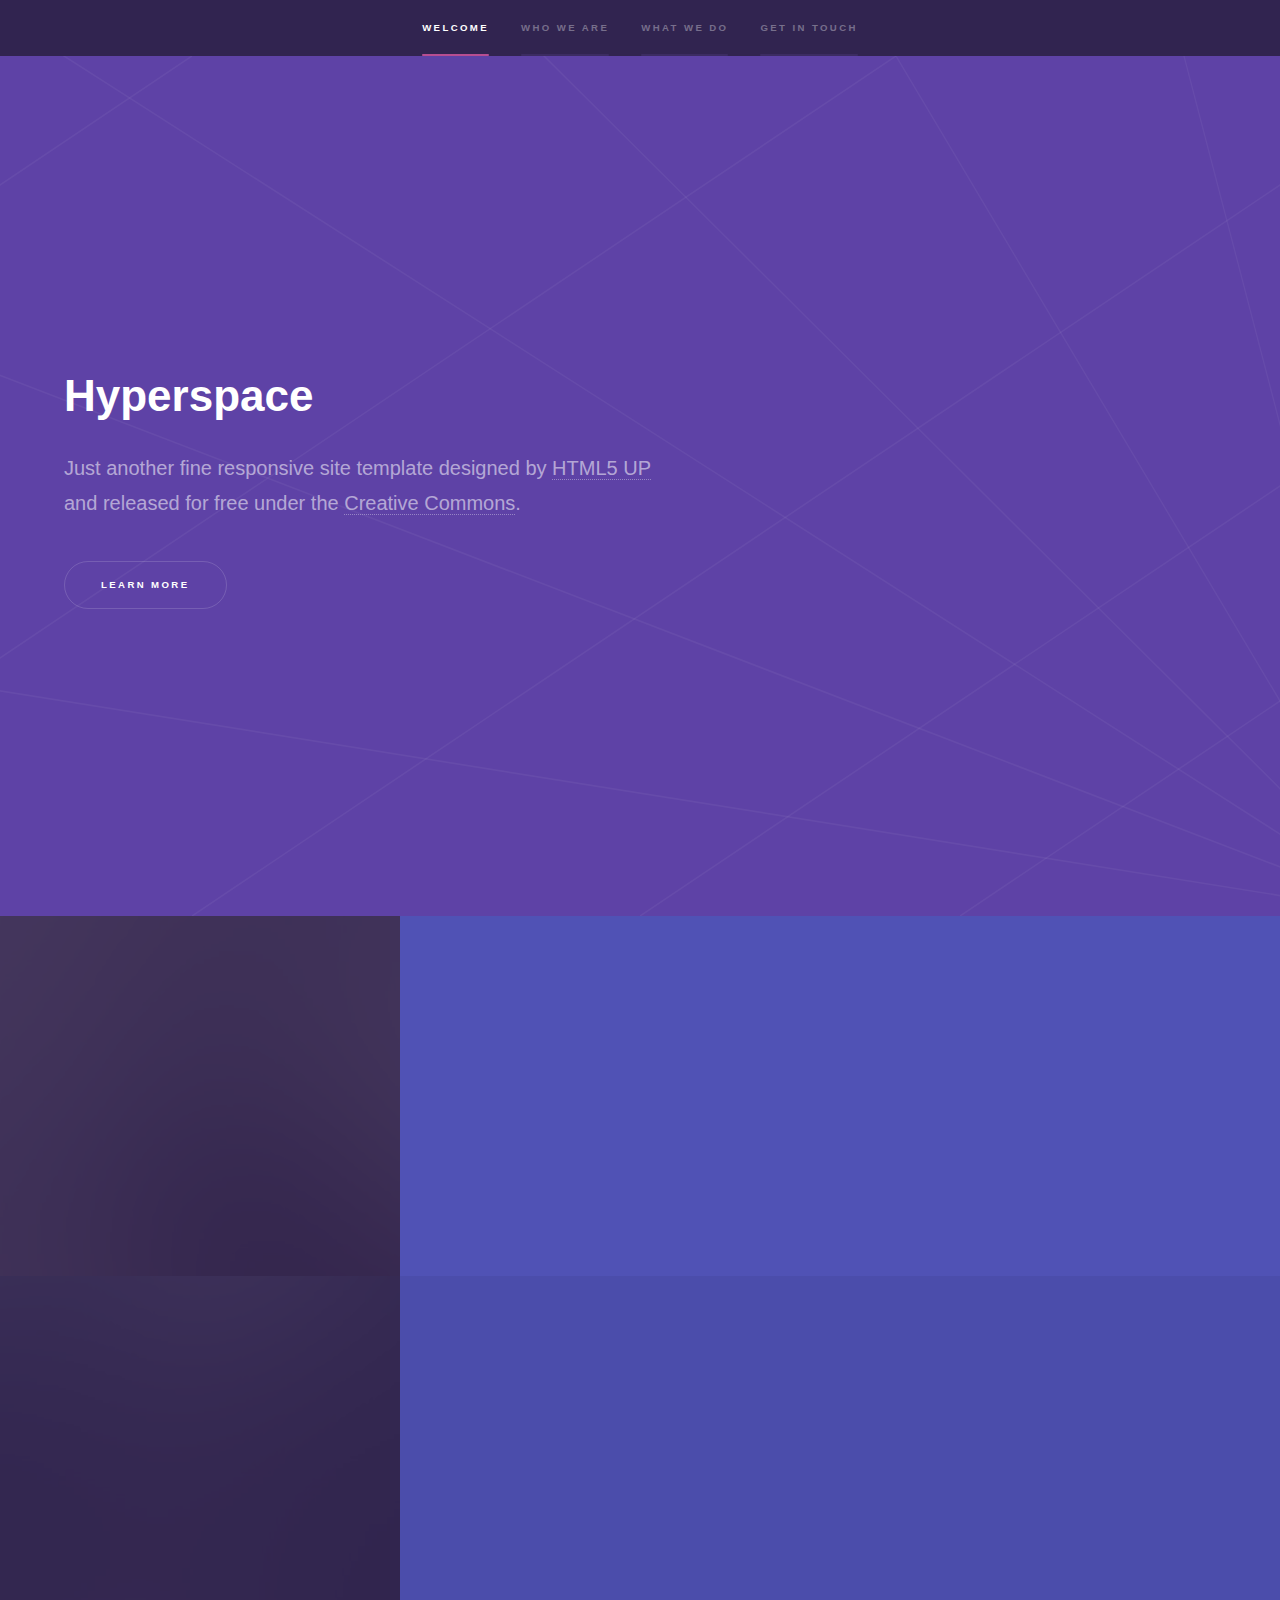
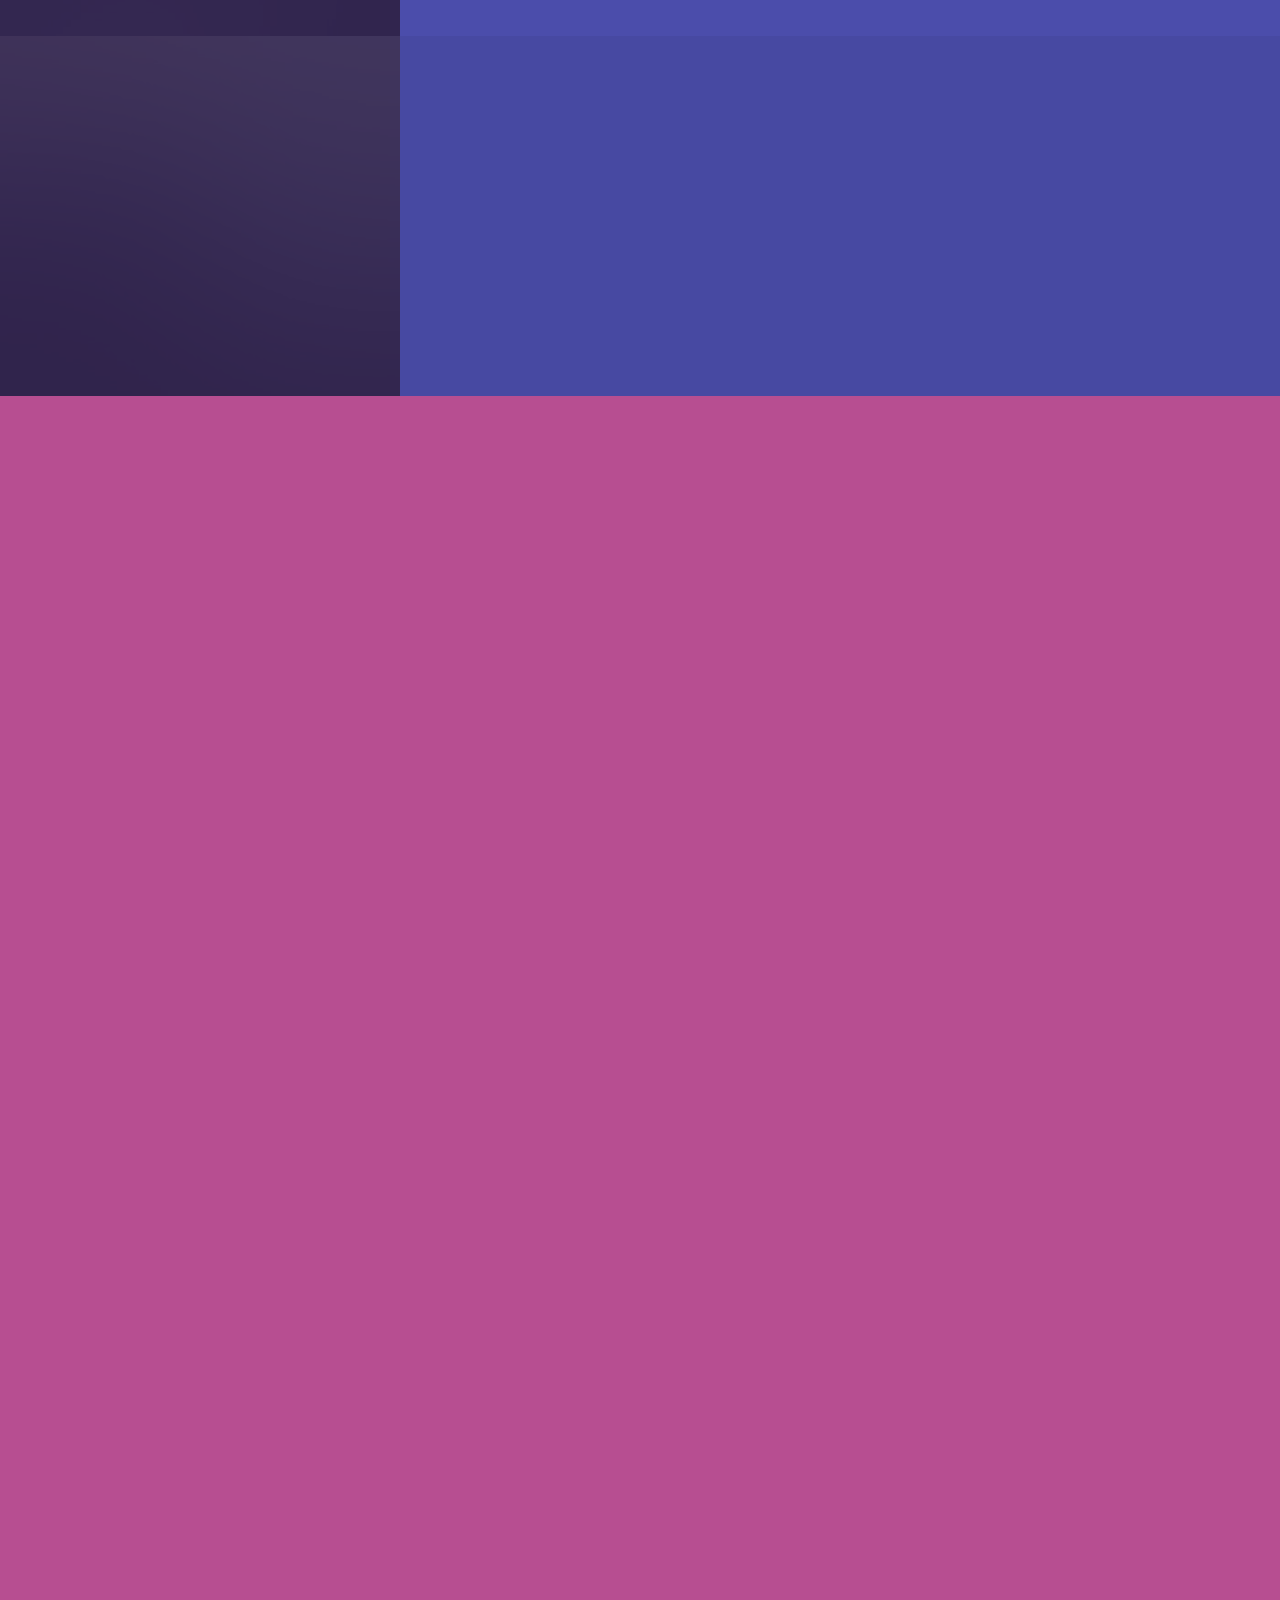
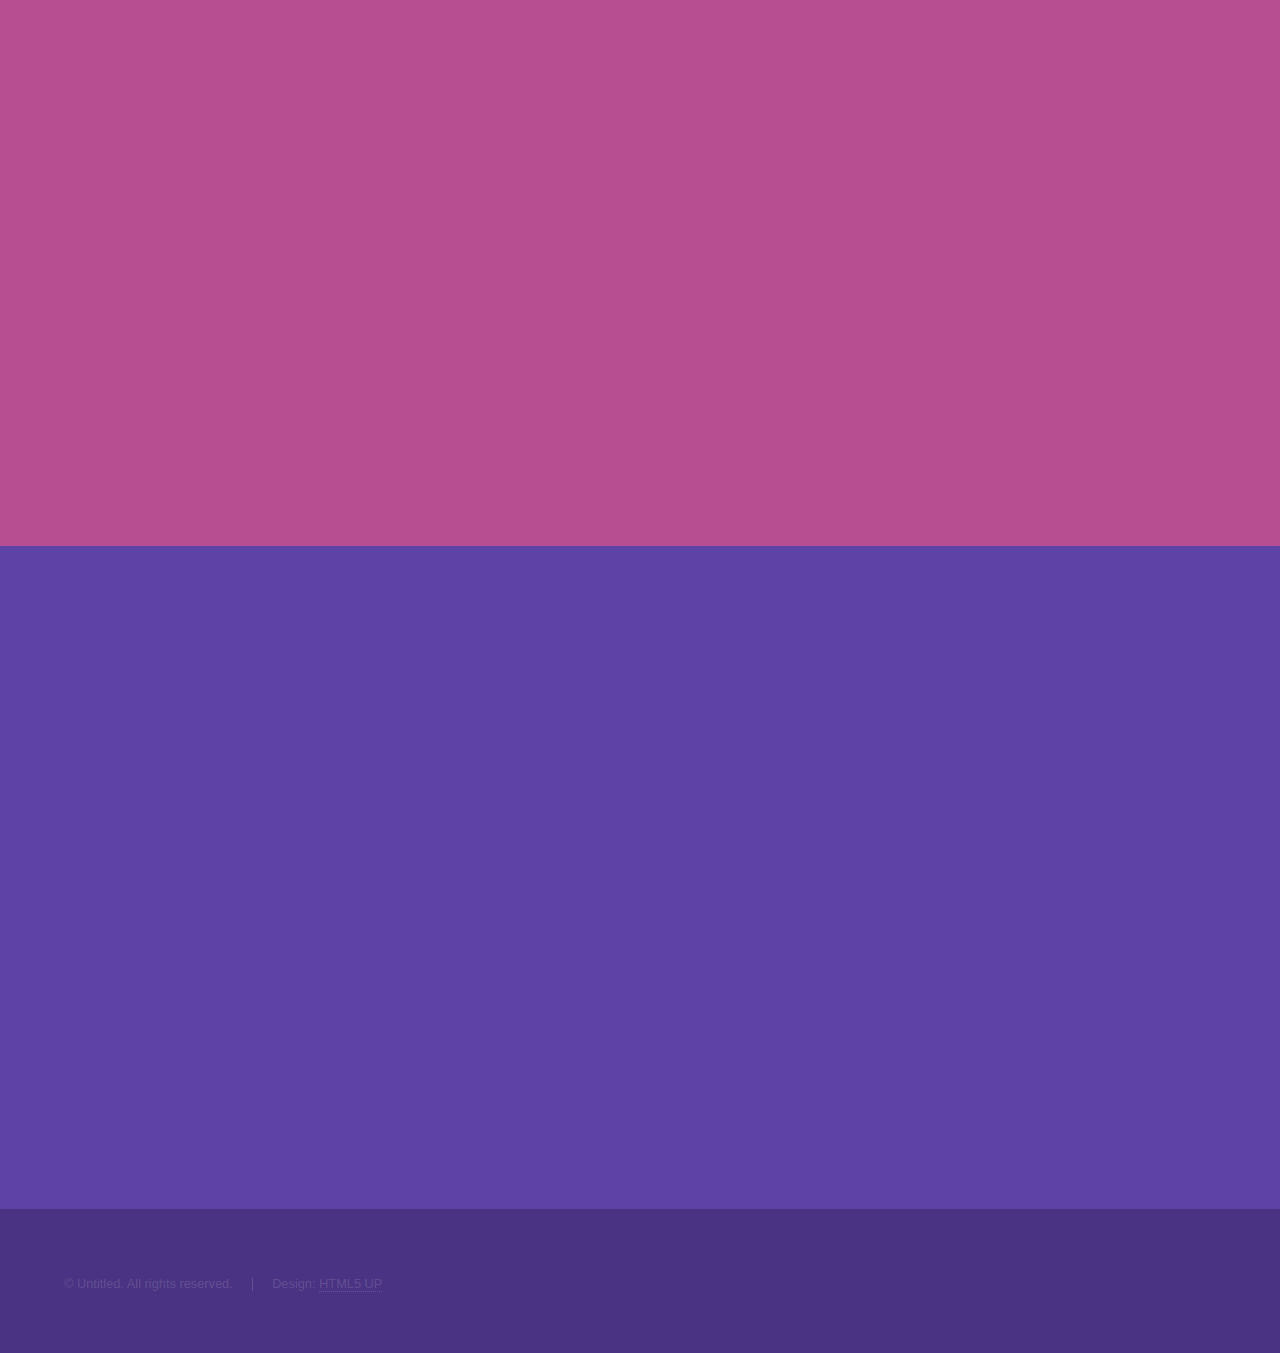
==== index.html @ 8314837f "init" ====
<!DOCTYPE HTML>
<!--
	Hyperspace by HTML5 UP
	html5up.net | @ajlkn
	Free for personal and commercial use under the CCA 3.0 license (html5up.net/license)
-->
<html>
	<head>
		<title>Hyperspace by HTML5 UP</title>
		<meta charset="utf-8" />
		<meta name="viewport" content="width=device-width, initial-scale=1, user-scalable=no" />
		<link rel="stylesheet" href="assets/css/main.css" />
		<noscript><link rel="stylesheet" href="assets/css/noscript.css" /></noscript>
	</head>
	<body class="is-preload">

		<!-- Sidebar -->
			<section id="sidebar">
				<div class="inner">
					<nav>
						<ul>
							<li><a href="#intro">Welcome</a></li>
							<li><a href="#one">Who we are</a></li>
							<li><a href="#two">What we do</a></li>
							<li><a href="#three">Get in touch</a></li>
						</ul>
					</nav>
				</div>
			</section>

		<!-- Wrapper -->
			<div id="wrapper">

				<!-- Intro -->
					<section id="intro" class="wrapper style1 fullscreen fade-up">
						<div class="inner">
							<h1>Hyperspace</h1>
							<p>Just another fine responsive site template designed by <a href="http://html5up.net">HTML5 UP</a><br />
							and released for free under the <a href="http://html5up.net/license">Creative Commons</a>.</p>
							<ul class="actions">
								<li><a href="#one" class="button scrolly">Learn more</a></li>
							</ul>
						</div>
					</section>

				<!-- One -->
					<section id="one" class="wrapper style2 spotlights">
						<section>
							<a href="#" class="image"><img src="images/pic01.jpg" alt="" data-position="center center" /></a>
							<div class="content">
								<div class="inner">
									<h2>Sed ipsum dolor</h2>
									<p>Phasellus convallis elit id ullamcorper pulvinar. Duis aliquam turpis mauris, eu ultricies erat malesuada quis. Aliquam dapibus.</p>
									<ul class="actions">
										<li><a href="generic.html" class="button">Learn more</a></li>
									</ul>
								</div>
							</div>
						</section>
						<section>
							<a href="#" class="image"><img src="images/pic02.jpg" alt="" data-position="top center" /></a>
							<div class="content">
								<div class="inner">
									<h2>Feugiat consequat</h2>
									<p>Phasellus convallis elit id ullamcorper pulvinar. Duis aliquam turpis mauris, eu ultricies erat malesuada quis. Aliquam dapibus.</p>
									<ul class="actions">
										<li><a href="generic.html" class="button">Learn more</a></li>
									</ul>
								</div>
							</div>
						</section>
						<section>
							<a href="#" class="image"><img src="images/pic03.jpg" alt="" data-position="25% 25%" /></a>
							<div class="content">
								<div class="inner">
									<h2>Ultricies aliquam</h2>
									<p>Phasellus convallis elit id ullamcorper pulvinar. Duis aliquam turpis mauris, eu ultricies erat malesuada quis. Aliquam dapibus.</p>
									<ul class="actions">
										<li><a href="generic.html" class="button">Learn more</a></li>
									</ul>
								</div>
							</div>
						</section>
					</section>

				<!-- Two -->
					<section id="two" class="wrapper style3 fade-up">

						<div class="inner">
							<h2>What we do</h2>
							<p>Phasellus convallis elit id ullamcorper pulvinar. Duis aliquam turpis mauris, eu ultricies erat malesuada quis. Aliquam dapibus, lacus eget hendrerit bibendum, urna est aliquam sem, sit amet imperdiet est velit quis lorem.</p>

							<iframe height="800" width="900" src="https://docs.google.com/document/d/e/2PACX-1vS1eN7bIe94E1QV0h5K6bO9Uxzx50GgYDRr_xEU417icMKMjq8u6ls8Ydh_TYJaxGNNdfI-uDJJi7a-/pub?embedded=true"></iframe>



							<div class="features">
								
								<section>
									<span class="icon solid major fa-code"></span>
									<h3>Lorem ipsum amet</h3>
									<p>Phasellus convallis elit id ullam corper amet et pulvinar. Duis aliquam turpis mauris, sed ultricies erat dapibus.</p>
								</section>
								<section>
									<span class="icon solid major fa-lock"></span>
									<h3>Aliquam sed nullam</h3>
									<p>Phasellus convallis elit id ullam corper amet et pulvinar. Duis aliquam turpis mauris, sed ultricies erat dapibus.</p>
								</section>
								<section>
									<span class="icon solid major fa-cog"></span>
									<h3>Sed erat ullam corper</h3>
									<p>Phasellus convallis elit id ullam corper amet et pulvinar. Duis aliquam turpis mauris, sed ultricies erat dapibus.</p>
								</section>
								<section>
									<span class="icon solid major fa-desktop"></span>
									<h3>Veroeros quis lorem</h3>
									<p>Phasellus convallis elit id ullam corper amet et pulvinar. Duis aliquam turpis mauris, sed ultricies erat dapibus.</p>
								</section>
								<section>
									<span class="icon solid major fa-link"></span>
									<h3>Urna quis bibendum</h3>
									<p>Phasellus convallis elit id ullam corper amet et pulvinar. Duis aliquam turpis mauris, sed ultricies erat dapibus.</p>
								</section>
								<section>
									<span class="icon major fa-gem"></span>
									<h3>Aliquam urna dapibus</h3>
									<p>Phasellus convallis elit id ullam corper amet et pulvinar. Duis aliquam turpis mauris, sed ultricies erat dapibus.</p>
								</section>
							</div>
							<ul class="actions">
								<li><a href="generic.html" class="button">Learn more</a></li>
							</ul>
						</div>
					</section>

				<!-- Three -->
					<section id="three" class="wrapper style1 fade-up">
						<div class="inner">
							<h2>Get in touch</h2>
							<p>Phasellus convallis elit id ullamcorper pulvinar. Duis aliquam turpis mauris, eu ultricies erat malesuada quis. Aliquam dapibus, lacus eget hendrerit bibendum, urna est aliquam sem, sit amet imperdiet est velit quis lorem.</p>
							<div class="split style1">
								<section>
									<form method="post" action="#">
										<div class="fields">
											<div class="field half">
												<label for="name">Name</label>
												<input type="text" name="name" id="name" />
											</div>
											<div class="field half">
												<label for="email">Email</label>
												<input type="text" name="email" id="email" />
											</div>
											<div class="field">
												<label for="message">Message</label>
												<textarea name="message" id="message" rows="5"></textarea>
											</div>
										</div>
										<ul class="actions">
											<li><a href="" class="button submit">Send Message</a></li>
										</ul>
									</form>
								</section>
								<section>
									<ul class="contact">
										<li>
											<h3>Address</h3>
											<span>12345 Somewhere Road #654<br />
											Nashville, TN 00000-0000<br />
											USA</span>
										</li>
										<li>
											<h3>Email</h3>
											<a href="#">user@untitled.tld</a>
										</li>
										<li>
											<h3>Phone</h3>
											<span>(000) 000-0000</span>
										</li>
										<li>
											<h3>Social</h3>
											<ul class="icons">
												<li><a href="#" class="icon brands fa-twitter"><span class="label">Twitter</span></a></li>
												<li><a href="#" class="icon brands fa-facebook-f"><span class="label">Facebook</span></a></li>
												<li><a href="#" class="icon brands fa-github"><span class="label">GitHub</span></a></li>
												<li><a href="#" class="icon brands fa-instagram"><span class="label">Instagram</span></a></li>
												<li><a href="#" class="icon brands fa-linkedin-in"><span class="label">LinkedIn</span></a></li>
											</ul>
										</li>
									</ul>
								</section>
							</div>
						</div>
					</section>

			</div>

		<!-- Footer -->
			<footer id="footer" class="wrapper style1-alt">
				<div class="inner">
					<ul class="menu">
						<li>&copy; Untitled. All rights reserved.</li><li>Design: <a href="http://html5up.net">HTML5 UP</a></li>
					</ul>
				</div>
			</footer>

		<!-- Scripts -->
			<script src="assets/js/jquery.min.js"></script>
			<script src="assets/js/jquery.scrollex.min.js"></script>
			<script src="assets/js/jquery.scrolly.min.js"></script>
			<script src="assets/js/browser.min.js"></script>
			<script src="assets/js/breakpoints.min.js"></script>
			<script src="assets/js/util.js"></script>
			<script src="assets/js/main.js"></script>

	</body>
</html>
---- assets/css/main.css ----
@import url(fontawesome-all.min.css);

/*
	Hyperspace by HTML5 UP
	html5up.net | @ajlkn
	Free for personal and commercial use under the CCA 3.0 license (html5up.net/license)
*/

html, body, div, span, applet, object,
iframe, h1, h2, h3, h4, h5, h6, p, blockquote,
pre, a, abbr, acronym, address, big, cite,
code, del, dfn, em, img, ins, kbd, q, s, samp,
small, strike, strong, sub, sup, tt, var, b,
u, i, center, dl, dt, dd, ol, ul, li, fieldset,
form, label, legend, table, caption, tbody,
tfoot, thead, tr, th, td, article, aside,
canvas, details, embed, figure, figcaption,
footer, header, hgroup, menu, nav, output, ruby,
section, summary, time, mark, audio, video {
	margin: 0;
	padding: 0;
	border: 0;
	font-size: 100%;
	font: inherit;
	vertical-align: baseline;}

article, aside, details, figcaption, figure,
footer, header, hgroup, menu, nav, section {
	display: block;}

body {
	line-height: 1;
}

ol, ul {
	list-style: none;
}

blockquote, q {
	quotes: none;
}

	blockquote:before, blockquote:after, q:before, q:after {
		content: '';
		content: none;
	}

table {
	border-collapse: collapse;
	border-spacing: 0;
}

body {
	-webkit-text-size-adjust: none;
}

mark {
	background-color: transparent;
	color: inherit;
}

input::-moz-focus-inner {
	border: 0;
	padding: 0;
}

input, select, textarea {
	-moz-appearance: none;
	-webkit-appearance: none;
	-ms-appearance: none;
	appearance: none;
}

/* Basic */

	@-ms-viewport {
		width: device-width;
	}

	body {
		-ms-overflow-style: scrollbar;
	}

	@media screen and (max-width: 480px) {

		html, body {
			min-width: 320px;
		}

	}

	html {
		box-sizing: border-box;
	}

	*, *:before, *:after {
		box-sizing: inherit;
	}

	body {
		background: #312450;
	}

		body.is-preload *, body.is-preload *:before, body.is-preload *:after {
			-moz-animation: none !important;
			-webkit-animation: none !important;
			-ms-animation: none !important;
			animation: none !important;
			-moz-transition: none !important;
			-webkit-transition: none !important;
			-ms-transition: none !important;
			transition: none !important;
		}

/* Type */

	body, input, select, textarea {
		color: rgba(255, 255, 255, 0.55);
		font-family: Arial, Helvetica, sans-serif;
		font-size: 16.5pt;
		font-weight: normal;
		line-height: 1.75;
	}

		@media screen and (max-width: 1680px) {

			body, input, select, textarea {
				font-size: 13pt;
			}

		}

		@media screen and (max-width: 1280px) {

			body, input, select, textarea {
				font-size: 12pt;
			}

		}

		@media screen and (max-width: 360px) {

			body, input, select, textarea {
				font-size: 11pt;
			}

		}

	a {
		-moz-transition: color 0.2s ease, border-bottom-color 0.2s ease;
		-webkit-transition: color 0.2s ease, border-bottom-color 0.2s ease;
		-ms-transition: color 0.2s ease, border-bottom-color 0.2s ease;
		transition: color 0.2s ease, border-bottom-color 0.2s ease;
		border-bottom: dotted 1px rgba(255, 255, 255, 0.35);
		color: inherit;
		text-decoration: none;
	}

		a:hover {
			border-bottom-color: transparent;
			color: #ffffff;
		}

	strong, b {
		color: #ffffff;
		font-weight: bold;
	}

	em, i {
		font-style: italic;
	}

	p {
		margin: 0 0 2em 0;
	}

	h1, h2, h3, h4, h5, h6 {
		color: #ffffff;
		font-weight: bold;
		line-height: 1.5;
		margin: 0 0 0.5em 0;
	}

		h1 a, h2 a, h3 a, h4 a, h5 a, h6 a {
			color: inherit;
			text-decoration: none;
		}

	h1 {
		font-size: 2.75em;
	}

		h1.major {
			margin: 0 0 1.3em 0;
			position: relative;
			padding-bottom: 0.35em;
		}

			h1.major:after {
				background-image: -moz-linear-gradient(to right, #5e42a6, #b74e91);
				background-image: -webkit-linear-gradient(to right, #5e42a6, #b74e91);
				background-image: -ms-linear-gradient(to right, #5e42a6, #b74e91);
				background-image: linear-gradient(to right, #5e42a6, #b74e91);
				-moz-transition: max-width 0.2s ease;
				-webkit-transition: max-width 0.2s ease;
				-ms-transition: max-width 0.2s ease;
				transition: max-width 0.2s ease;
				border-radius: 0.2em;
				bottom: 0;
				content: '';
				height: 0.05em;
				position: absolute;
				right: 0;
				width: 100%;
			}

	h2 {
		font-size: 1.75em;
	}

	h3 {
		font-size: 1.1em;
	}

	h4 {
		font-size: 1em;
	}

	h5 {
		font-size: 0.8em;
	}

	h6 {
		font-size: 0.6em;
	}

	@media screen and (max-width: 736px) {

		h1 {
			font-size: 2em;
		}

		h2 {
			font-size: 1.25em;
		}

		h3 {
			font-size: 1em;
		}

		h4 {
			font-size: 0.8em;
		}

		h5 {
			font-size: 0.6em;
		}

		h6 {
			font-size: 0.6em;
		}

	}

	sub {
		font-size: 0.8em;
		position: relative;
		top: 0.5em;
	}

	sup {
		font-size: 0.8em;
		position: relative;
		top: -0.5em;
	}

	blockquote {
		border-left: solid 4px rgba(255, 255, 255, 0.15);
		font-style: italic;
		margin: 0 0 2em 0;
		padding: 0.5em 0 0.5em 2em;
	}

	code {
		background: rgba(255, 255, 255, 0.05);
		border-radius: 0.25em;
		border: solid 1px rgba(255, 255, 255, 0.15);
		font-family: "Courier New", monospace;
		font-size: 0.9em;
		margin: 0 0.25em;
		padding: 0.25em 0.65em;
	}

	pre {
		-webkit-overflow-scrolling: touch;
		font-family: "Courier New", monospace;
		font-size: 0.9em;
		margin: 0 0 2em 0;
	}

		pre code {
			display: block;
			line-height: 1.75em;
			padding: 1em 1.5em;
			overflow-x: auto;
		}

	hr {
		border: 0;
		border-bottom: solid 1px rgba(255, 255, 255, 0.15);
		margin: 2em 0;
	}

		hr.major {
			margin: 3em 0;
		}

	.align-left {
		text-align: left;
	}

	.align-center {
		text-align: center;
	}

	.align-right {
		text-align: right;
	}

/* Row */

	.row {
		display: flex;
		flex-wrap: wrap;
		box-sizing: border-box;
		align-items: stretch;
	}

		.row > * {
			box-sizing: border-box;
		}

		.row.gtr-uniform > * > :last-child {
			margin-bottom: 0;
		}

		.row.aln-left {
			justify-content: flex-start;
		}

		.row.aln-center {
			justify-content: center;
		}

		.row.aln-right {
			justify-content: flex-end;
		}

		.row.aln-top {
			align-items: flex-start;
		}

		.row.aln-middle {
			align-items: center;
		}

		.row.aln-bottom {
			align-items: flex-end;
		}

		.row > .imp {
			order: -1;
		}

		.row > .col-1 {
			width: 8.33333%;
		}

		.row > .off-1 {
			margin-left: 8.33333%;
		}

		.row > .col-2 {
			width: 16.66667%;
		}

		.row > .off-2 {
			margin-left: 16.66667%;
		}

		.row > .col-3 {
			width: 25%;
		}

		.row > .off-3 {
			margin-left: 25%;
		}

		.row > .col-4 {
			width: 33.33333%;
		}

		.row > .off-4 {
			margin-left: 33.33333%;
		}

		.row > .col-5 {
			width: 41.66667%;
		}

		.row > .off-5 {
			margin-left: 41.66667%;
		}

		.row > .col-6 {
			width: 50%;
		}

		.row > .off-6 {
			margin-left: 50%;
		}

		.row > .col-7 {
			width: 58.33333%;
		}

		.row > .off-7 {
			margin-left: 58.33333%;
		}

		.row > .col-8 {
			width: 66.66667%;
		}

		.row > .off-8 {
			margin-left: 66.66667%;
		}

		.row > .col-9 {
			width: 75%;
		}

		.row > .off-9 {
			margin-left: 75%;
		}

		.row > .col-10 {
			width: 83.33333%;
		}

		.row > .off-10 {
			margin-left: 83.33333%;
		}

		.row > .col-11 {
			width: 91.66667%;
		}

		.row > .off-11 {
			margin-left: 91.66667%;
		}

		.row > .col-12 {
			width: 100%;
		}

		.row > .off-12 {
			margin-left: 100%;
		}

		.row.gtr-0 {
			margin-top: 0;
			margin-left: 0em;
		}

			.row.gtr-0 > * {
				padding: 0 0 0 0em;
			}

			.row.gtr-0.gtr-uniform {
				margin-top: 0em;
			}

				.row.gtr-0.gtr-uniform > * {
					padding-top: 0em;
				}

		.row.gtr-25 {
			margin-top: 0;
			margin-left: -0.375em;
		}

			.row.gtr-25 > * {
				padding: 0 0 0 0.375em;
			}

			.row.gtr-25.gtr-uniform {
				margin-top: -0.375em;
			}

				.row.gtr-25.gtr-uniform > * {
					padding-top: 0.375em;
				}

		.row.gtr-50 {
			margin-top: 0;
			margin-left: -0.75em;
		}

			.row.gtr-50 > * {
				padding: 0 0 0 0.75em;
			}

			.row.gtr-50.gtr-uniform {
				margin-top: -0.75em;
			}

				.row.gtr-50.gtr-uniform > * {
					padding-top: 0.75em;
				}

		.row {
			margin-top: 0;
			margin-left: -1.5em;
		}

			.row > * {
				padding: 0 0 0 1.5em;
			}

			.row.gtr-uniform {
				margin-top: -1.5em;
			}

				.row.gtr-uniform > * {
					padding-top: 1.5em;
				}

		.row.gtr-150 {
			margin-top: 0;
			margin-left: -2.25em;
		}

			.row.gtr-150 > * {
				padding: 0 0 0 2.25em;
			}

			.row.gtr-150.gtr-uniform {
				margin-top: -2.25em;
			}

				.row.gtr-150.gtr-uniform > * {
					padding-top: 2.25em;
				}

		.row.gtr-200 {
			margin-top: 0;
			margin-left: -3em;
		}

			.row.gtr-200 > * {
				padding: 0 0 0 3em;
			}

			.row.gtr-200.gtr-uniform {
				margin-top: -3em;
			}

				.row.gtr-200.gtr-uniform > * {
					padding-top: 3em;
				}

		@media screen and (max-width: 1680px) {

			.row {
				display: flex;
				flex-wrap: wrap;
				box-sizing: border-box;
				align-items: stretch;
			}

				.row > * {
					box-sizing: border-box;
				}

				.row.gtr-uniform > * > :last-child {
					margin-bottom: 0;
				}

				.row.aln-left {
					justify-content: flex-start;
				}

				.row.aln-center {
					justify-content: center;
				}

				.row.aln-right {
					justify-content: flex-end;
				}

				.row.aln-top {
					align-items: flex-start;
				}

				.row.aln-middle {
					align-items: center;
				}

				.row.aln-bottom {
					align-items: flex-end;
				}

				.row > .imp-xlarge {
					order: -1;
				}

				.row > .col-1-xlarge {
					width: 8.33333%;
				}

				.row > .off-1-xlarge {
					margin-left: 8.33333%;
				}

				.row > .col-2-xlarge {
					width: 16.66667%;
				}

				.row > .off-2-xlarge {
					margin-left: 16.66667%;
				}

				.row > .col-3-xlarge {
					width: 25%;
				}

				.row > .off-3-xlarge {
					margin-left: 25%;
				}

				.row > .col-4-xlarge {
					width: 33.33333%;
				}

				.row > .off-4-xlarge {
					margin-left: 33.33333%;
				}

				.row > .col-5-xlarge {
					width: 41.66667%;
				}

				.row > .off-5-xlarge {
					margin-left: 41.66667%;
				}

				.row > .col-6-xlarge {
					width: 50%;
				}

				.row > .off-6-xlarge {
					margin-left: 50%;
				}

				.row > .col-7-xlarge {
					width: 58.33333%;
				}

				.row > .off-7-xlarge {
					margin-left: 58.33333%;
				}

				.row > .col-8-xlarge {
					width: 66.66667%;
				}

				.row > .off-8-xlarge {
					margin-left: 66.66667%;
				}

				.row > .col-9-xlarge {
					width: 75%;
				}

				.row > .off-9-xlarge {
					margin-left: 75%;
				}

				.row > .col-10-xlarge {
					width: 83.33333%;
				}

				.row > .off-10-xlarge {
					margin-left: 83.33333%;
				}

				.row > .col-11-xlarge {
					width: 91.66667%;
				}

				.row > .off-11-xlarge {
					margin-left: 91.66667%;
				}

				.row > .col-12-xlarge {
					width: 100%;
				}

				.row > .off-12-xlarge {
					margin-left: 100%;
				}

				.row.gtr-0 {
					margin-top: 0;
					margin-left: 0em;
				}

					.row.gtr-0 > * {
						padding: 0 0 0 0em;
					}

					.row.gtr-0.gtr-uniform {
						margin-top: 0em;
					}

						.row.gtr-0.gtr-uniform > * {
							padding-top: 0em;
						}

				.row.gtr-25 {
					margin-top: 0;
					margin-left: -0.375em;
				}

					.row.gtr-25 > * {
						padding: 0 0 0 0.375em;
					}

					.row.gtr-25.gtr-uniform {
						margin-top: -0.375em;
					}

						.row.gtr-25.gtr-uniform > * {
							padding-top: 0.375em;
						}

				.row.gtr-50 {
					margin-top: 0;
					margin-left: -0.75em;
				}

					.row.gtr-50 > * {
						padding: 0 0 0 0.75em;
					}

					.row.gtr-50.gtr-uniform {
						margin-top: -0.75em;
					}

						.row.gtr-50.gtr-uniform > * {
							padding-top: 0.75em;
						}

				.row {
					margin-top: 0;
					margin-left: -1.5em;
				}

					.row > * {
						padding: 0 0 0 1.5em;
					}

					.row.gtr-uniform {
						margin-top: -1.5em;
					}

						.row.gtr-uniform > * {
							padding-top: 1.5em;
						}

				.row.gtr-150 {
					margin-top: 0;
					margin-left: -2.25em;
				}

					.row.gtr-150 > * {
						padding: 0 0 0 2.25em;
					}

					.row.gtr-150.gtr-uniform {
						margin-top: -2.25em;
					}

						.row.gtr-150.gtr-uniform > * {
							padding-top: 2.25em;
						}

				.row.gtr-200 {
					margin-top: 0;
					margin-left: -3em;
				}

					.row.gtr-200 > * {
						padding: 0 0 0 3em;
					}

					.row.gtr-200.gtr-uniform {
						margin-top: -3em;
					}

						.row.gtr-200.gtr-uniform > * {
							padding-top: 3em;
						}

		}

		@media screen and (max-width: 1280px) {

			.row {
				display: flex;
				flex-wrap: wrap;
				box-sizing: border-box;
				align-items: stretch;
			}

				.row > * {
					box-sizing: border-box;
				}

				.row.gtr-uniform > * > :last-child {
					margin-bottom: 0;
				}

				.row.aln-left {
					justify-content: flex-start;
				}

				.row.aln-center {
					justify-content: center;
				}

				.row.aln-right {
					justify-content: flex-end;
				}

				.row.aln-top {
					align-items: flex-start;
				}

				.row.aln-middle {
					align-items: center;
				}

				.row.aln-bottom {
					align-items: flex-end;
				}

				.row > .imp-large {
					order: -1;
				}

				.row > .col-1-large {
					width: 8.33333%;
				}

				.row > .off-1-large {
					margin-left: 8.33333%;
				}

				.row > .col-2-large {
					width: 16.66667%;
				}

				.row > .off-2-large {
					margin-left: 16.66667%;
				}

				.row > .col-3-large {
					width: 25%;
				}

				.row > .off-3-large {
					margin-left: 25%;
				}

				.row > .col-4-large {
					width: 33.33333%;
				}

				.row > .off-4-large {
					margin-left: 33.33333%;
				}

				.row > .col-5-large {
					width: 41.66667%;
				}

				.row > .off-5-large {
					margin-left: 41.66667%;
				}

				.row > .col-6-large {
					width: 50%;
				}

				.row > .off-6-large {
					margin-left: 50%;
				}

				.row > .col-7-large {
					width: 58.33333%;
				}

				.row > .off-7-large {
					margin-left: 58.33333%;
				}

				.row > .col-8-large {
					width: 66.66667%;
				}

				.row > .off-8-large {
					margin-left: 66.66667%;
				}

				.row > .col-9-large {
					width: 75%;
				}

				.row > .off-9-large {
					margin-left: 75%;
				}

				.row > .col-10-large {
					width: 83.33333%;
				}

				.row > .off-10-large {
					margin-left: 83.33333%;
				}

				.row > .col-11-large {
					width: 91.66667%;
				}

				.row > .off-11-large {
					margin-left: 91.66667%;
				}

				.row > .col-12-large {
					width: 100%;
				}

				.row > .off-12-large {
					margin-left: 100%;
				}

				.row.gtr-0 {
					margin-top: 0;
					margin-left: 0em;
				}

					.row.gtr-0 > * {
						padding: 0 0 0 0em;
					}

					.row.gtr-0.gtr-uniform {
						margin-top: 0em;
					}

						.row.gtr-0.gtr-uniform > * {
							padding-top: 0em;
						}

				.row.gtr-25 {
					margin-top: 0;
					margin-left: -0.375em;
				}

					.row.gtr-25 > * {
						padding: 0 0 0 0.375em;
					}

					.row.gtr-25.gtr-uniform {
						margin-top: -0.375em;
					}

						.row.gtr-25.gtr-uniform > * {
							padding-top: 0.375em;
						}

				.row.gtr-50 {
					margin-top: 0;
					margin-left: -0.75em;
				}

					.row.gtr-50 > * {
						padding: 0 0 0 0.75em;
					}

					.row.gtr-50.gtr-uniform {
						margin-top: -0.75em;
					}

						.row.gtr-50.gtr-uniform > * {
							padding-top: 0.75em;
						}

				.row {
					margin-top: 0;
					margin-left: -1.5em;
				}

					.row > * {
						padding: 0 0 0 1.5em;
					}

					.row.gtr-uniform {
						margin-top: -1.5em;
					}

						.row.gtr-uniform > * {
							padding-top: 1.5em;
						}

				.row.gtr-150 {
					margin-top: 0;
					margin-left: -2.25em;
				}

					.row.gtr-150 > * {
						padding: 0 0 0 2.25em;
					}

					.row.gtr-150.gtr-uniform {
						margin-top: -2.25em;
					}

						.row.gtr-150.gtr-uniform > * {
							padding-top: 2.25em;
						}

				.row.gtr-200 {
					margin-top: 0;
					margin-left: -3em;
				}

					.row.gtr-200 > * {
						padding: 0 0 0 3em;
					}

					.row.gtr-200.gtr-uniform {
						margin-top: -3em;
					}

						.row.gtr-200.gtr-uniform > * {
							padding-top: 3em;
						}

		}

		@media screen and (max-width: 980px) {

			.row {
				display: flex;
				flex-wrap: wrap;
				box-sizing: border-box;
				align-items: stretch;
			}

				.row > * {
					box-sizing: border-box;
				}

				.row.gtr-uniform > * > :last-child {
					margin-bottom: 0;
				}

				.row.aln-left {
					justify-content: flex-start;
				}

				.row.aln-center {
					justify-content: center;
				}

				.row.aln-right {
					justify-content: flex-end;
				}

				.row.aln-top {
					align-items: flex-start;
				}

				.row.aln-middle {
					align-items: center;
				}

				.row.aln-bottom {
					align-items: flex-end;
				}

				.row > .imp-medium {
					order: -1;
				}

				.row > .col-1-medium {
					width: 8.33333%;
				}

				.row > .off-1-medium {
					margin-left: 8.33333%;
				}

				.row > .col-2-medium {
					width: 16.66667%;
				}

				.row > .off-2-medium {
					margin-left: 16.66667%;
				}

				.row > .col-3-medium {
					width: 25%;
				}

				.row > .off-3-medium {
					margin-left: 25%;
				}

				.row > .col-4-medium {
					width: 33.33333%;
				}

				.row > .off-4-medium {
					margin-left: 33.33333%;
				}

				.row > .col-5-medium {
					width: 41.66667%;
				}

				.row > .off-5-medium {
					margin-left: 41.66667%;
				}

				.row > .col-6-medium {
					width: 50%;
				}

				.row > .off-6-medium {
					margin-left: 50%;
				}

				.row > .col-7-medium {
					width: 58.33333%;
				}

				.row > .off-7-medium {
					margin-left: 58.33333%;
				}

				.row > .col-8-medium {
					width: 66.66667%;
				}

				.row > .off-8-medium {
					margin-left: 66.66667%;
				}

				.row > .col-9-medium {
					width: 75%;
				}

				.row > .off-9-medium {
					margin-left: 75%;
				}

				.row > .col-10-medium {
					width: 83.33333%;
				}

				.row > .off-10-medium {
					margin-left: 83.33333%;
				}

				.row > .col-11-medium {
					width: 91.66667%;
				}

				.row > .off-11-medium {
					margin-left: 91.66667%;
				}

				.row > .col-12-medium {
					width: 100%;
				}

				.row > .off-12-medium {
					margin-left: 100%;
				}

				.row.gtr-0 {
					margin-top: 0;
					margin-left: 0em;
				}

					.row.gtr-0 > * {
						padding: 0 0 0 0em;
					}

					.row.gtr-0.gtr-uniform {
						margin-top: 0em;
					}

						.row.gtr-0.gtr-uniform > * {
							padding-top: 0em;
						}

				.row.gtr-25 {
					margin-top: 0;
					margin-left: -0.375em;
				}

					.row.gtr-25 > * {
						padding: 0 0 0 0.375em;
					}

					.row.gtr-25.gtr-uniform {
						margin-top: -0.375em;
					}

						.row.gtr-25.gtr-uniform > * {
							padding-top: 0.375em;
						}

				.row.gtr-50 {
					margin-top: 0;
					margin-left: -0.75em;
				}

					.row.gtr-50 > * {
						padding: 0 0 0 0.75em;
					}

					.row.gtr-50.gtr-uniform {
						margin-top: -0.75em;
					}

						.row.gtr-50.gtr-uniform > * {
							padding-top: 0.75em;
						}

				.row {
					margin-top: 0;
					margin-left: -1.5em;
				}

					.row > * {
						padding: 0 0 0 1.5em;
					}

					.row.gtr-uniform {
						margin-top: -1.5em;
					}

						.row.gtr-uniform > * {
							padding-top: 1.5em;
						}

				.row.gtr-150 {
					margin-top: 0;
					margin-left: -2.25em;
				}

					.row.gtr-150 > * {
						padding: 0 0 0 2.25em;
					}

					.row.gtr-150.gtr-uniform {
						margin-top: -2.25em;
					}

						.row.gtr-150.gtr-uniform > * {
							padding-top: 2.25em;
						}

				.row.gtr-200 {
					margin-top: 0;
					margin-left: -3em;
				}

					.row.gtr-200 > * {
						padding: 0 0 0 3em;
					}

					.row.gtr-200.gtr-uniform {
						margin-top: -3em;
					}

						.row.gtr-200.gtr-uniform > * {
							padding-top: 3em;
						}

		}

		@media screen and (max-width: 736px) {

			.row {
				display: flex;
				flex-wrap: wrap;
				box-sizing: border-box;
				align-items: stretch;
			}

				.row > * {
					box-sizing: border-box;
				}

				.row.gtr-uniform > * > :last-child {
					margin-bottom: 0;
				}

				.row.aln-left {
					justify-content: flex-start;
				}

				.row.aln-center {
					justify-content: center;
				}

				.row.aln-right {
					justify-content: flex-end;
				}

				.row.aln-top {
					align-items: flex-start;
				}

				.row.aln-middle {
					align-items: center;
				}

				.row.aln-bottom {
					align-items: flex-end;
				}

				.row > .imp-small {
					order: -1;
				}

				.row > .col-1-small {
					width: 8.33333%;
				}

				.row > .off-1-small {
					margin-left: 8.33333%;
				}

				.row > .col-2-small {
					width: 16.66667%;
				}

				.row > .off-2-small {
					margin-left: 16.66667%;
				}

				.row > .col-3-small {
					width: 25%;
				}

				.row > .off-3-small {
					margin-left: 25%;
				}

				.row > .col-4-small {
					width: 33.33333%;
				}

				.row > .off-4-small {
					margin-left: 33.33333%;
				}

				.row > .col-5-small {
					width: 41.66667%;
				}

				.row > .off-5-small {
					margin-left: 41.66667%;
				}

				.row > .col-6-small {
					width: 50%;
				}

				.row > .off-6-small {
					margin-left: 50%;
				}

				.row > .col-7-small {
					width: 58.33333%;
				}

				.row > .off-7-small {
					margin-left: 58.33333%;
				}

				.row > .col-8-small {
					width: 66.66667%;
				}

				.row > .off-8-small {
					margin-left: 66.66667%;
				}

				.row > .col-9-small {
					width: 75%;
				}

				.row > .off-9-small {
					margin-left: 75%;
				}

				.row > .col-10-small {
					width: 83.33333%;
				}

				.row > .off-10-small {
					margin-left: 83.33333%;
				}

				.row > .col-11-small {
					width: 91.66667%;
				}

				.row > .off-11-small {
					margin-left: 91.66667%;
				}

				.row > .col-12-small {
					width: 100%;
				}

				.row > .off-12-small {
					margin-left: 100%;
				}

				.row.gtr-0 {
					margin-top: 0;
					margin-left: 0em;
				}

					.row.gtr-0 > * {
						padding: 0 0 0 0em;
					}

					.row.gtr-0.gtr-uniform {
						margin-top: 0em;
					}

						.row.gtr-0.gtr-uniform > * {
							padding-top: 0em;
						}

				.row.gtr-25 {
					margin-top: 0;
					margin-left: -0.375em;
				}

					.row.gtr-25 > * {
						padding: 0 0 0 0.375em;
					}

					.row.gtr-25.gtr-uniform {
						margin-top: -0.375em;
					}

						.row.gtr-25.gtr-uniform > * {
							padding-top: 0.375em;
						}

				.row.gtr-50 {
					margin-top: 0;
					margin-left: -0.75em;
				}

					.row.gtr-50 > * {
						padding: 0 0 0 0.75em;
					}

					.row.gtr-50.gtr-uniform {
						margin-top: -0.75em;
					}

						.row.gtr-50.gtr-uniform > * {
							padding-top: 0.75em;
						}

				.row {
					margin-top: 0;
					margin-left: -1.5em;
				}

					.row > * {
						padding: 0 0 0 1.5em;
					}

					.row.gtr-uniform {
						margin-top: -1.5em;
					}

						.row.gtr-uniform > * {
							padding-top: 1.5em;
						}

				.row.gtr-150 {
					margin-top: 0;
					margin-left: -2.25em;
				}

					.row.gtr-150 > * {
						padding: 0 0 0 2.25em;
					}

					.row.gtr-150.gtr-uniform {
						margin-top: -2.25em;
					}

						.row.gtr-150.gtr-uniform > * {
							padding-top: 2.25em;
						}

				.row.gtr-200 {
					margin-top: 0;
					margin-left: -3em;
				}

					.row.gtr-200 > * {
						padding: 0 0 0 3em;
					}

					.row.gtr-200.gtr-uniform {
						margin-top: -3em;
					}

						.row.gtr-200.gtr-uniform > * {
							padding-top: 3em;
						}

		}

		@media screen and (max-width: 480px) {

			.row {
				display: flex;
				flex-wrap: wrap;
				box-sizing: border-box;
				align-items: stretch;
			}

				.row > * {
					box-sizing: border-box;
				}

				.row.gtr-uniform > * > :last-child {
					margin-bottom: 0;
				}

				.row.aln-left {
					justify-content: flex-start;
				}

				.row.aln-center {
					justify-content: center;
				}

				.row.aln-right {
					justify-content: flex-end;
				}

				.row.aln-top {
					align-items: flex-start;
				}

				.row.aln-middle {
					align-items: center;
				}

				.row.aln-bottom {
					align-items: flex-end;
				}

				.row > .imp-xsmall {
					order: -1;
				}

				.row > .col-1-xsmall {
					width: 8.33333%;
				}

				.row > .off-1-xsmall {
					margin-left: 8.33333%;
				}

				.row > .col-2-xsmall {
					width: 16.66667%;
				}

				.row > .off-2-xsmall {
					margin-left: 16.66667%;
				}

				.row > .col-3-xsmall {
					width: 25%;
				}

				.row > .off-3-xsmall {
					margin-left: 25%;
				}

				.row > .col-4-xsmall {
					width: 33.33333%;
				}

				.row > .off-4-xsmall {
					margin-left: 33.33333%;
				}

				.row > .col-5-xsmall {
					width: 41.66667%;
				}

				.row > .off-5-xsmall {
					margin-left: 41.66667%;
				}

				.row > .col-6-xsmall {
					width: 50%;
				}

				.row > .off-6-xsmall {
					margin-left: 50%;
				}

				.row > .col-7-xsmall {
					width: 58.33333%;
				}

				.row > .off-7-xsmall {
					margin-left: 58.33333%;
				}

				.row > .col-8-xsmall {
					width: 66.66667%;
				}

				.row > .off-8-xsmall {
					margin-left: 66.66667%;
				}

				.row > .col-9-xsmall {
					width: 75%;
				}

				.row > .off-9-xsmall {
					margin-left: 75%;
				}

				.row > .col-10-xsmall {
					width: 83.33333%;
				}

				.row > .off-10-xsmall {
					margin-left: 83.33333%;
				}

				.row > .col-11-xsmall {
					width: 91.66667%;
				}

				.row > .off-11-xsmall {
					margin-left: 91.66667%;
				}

				.row > .col-12-xsmall {
					width: 100%;
				}

				.row > .off-12-xsmall {
					margin-left: 100%;
				}

				.row.gtr-0 {
					margin-top: 0;
					margin-left: 0em;
				}

					.row.gtr-0 > * {
						padding: 0 0 0 0em;
					}

					.row.gtr-0.gtr-uniform {
						margin-top: 0em;
					}

						.row.gtr-0.gtr-uniform > * {
							padding-top: 0em;
						}

				.row.gtr-25 {
					margin-top: 0;
					margin-left: -0.375em;
				}

					.row.gtr-25 > * {
						padding: 0 0 0 0.375em;
					}

					.row.gtr-25.gtr-uniform {
						margin-top: -0.375em;
					}

						.row.gtr-25.gtr-uniform > * {
							padding-top: 0.375em;
						}

				.row.gtr-50 {
					margin-top: 0;
					margin-left: -0.75em;
				}

					.row.gtr-50 > * {
						padding: 0 0 0 0.75em;
					}

					.row.gtr-50.gtr-uniform {
						margin-top: -0.75em;
					}

						.row.gtr-50.gtr-uniform > * {
							padding-top: 0.75em;
						}

				.row {
					margin-top: 0;
					margin-left: -1.5em;
				}

					.row > * {
						padding: 0 0 0 1.5em;
					}

					.row.gtr-uniform {
						margin-top: -1.5em;
					}

						.row.gtr-uniform > * {
							padding-top: 1.5em;
						}

				.row.gtr-150 {
					margin-top: 0;
					margin-left: -2.25em;
				}

					.row.gtr-150 > * {
						padding: 0 0 0 2.25em;
					}

					.row.gtr-150.gtr-uniform {
						margin-top: -2.25em;
					}

						.row.gtr-150.gtr-uniform > * {
							padding-top: 2.25em;
						}

				.row.gtr-200 {
					margin-top: 0;
					margin-left: -3em;
				}

					.row.gtr-200 > * {
						padding: 0 0 0 3em;
					}

					.row.gtr-200.gtr-uniform {
						margin-top: -3em;
					}

						.row.gtr-200.gtr-uniform > * {
							padding-top: 3em;
						}

		}

/* Box */

	.box {
		border-radius: 0.25em;
		border: solid 1px rgba(255, 255, 255, 0.15);
		margin-bottom: 2em;
		padding: 1.5em;
	}

		.box > :last-child,
		.box > :last-child > :last-child,
		.box > :last-child > :last-child > :last-child {
			margin-bottom: 0;
		}

		.box.alt {
			border: 0;
			border-radius: 0;
			padding: 0;
		}

/* Button */

	input[type="submit"],
	input[type="reset"],
	input[type="button"],
	button,
	.button {
		-moz-appearance: none;
		-webkit-appearance: none;
		-ms-appearance: none;
		appearance: none;
		-moz-transition: border-color 0.2s ease;
		-webkit-transition: border-color 0.2s ease;
		-ms-transition: border-color 0.2s ease;
		transition: border-color 0.2s ease;
		background-color: transparent;
		border: solid 1px !important;
		border-color: rgba(255, 255, 255, 0.15) !important;
		border-radius: 3em;
		color: #ffffff !important;
		cursor: pointer;
		display: inline-block;
		font-size: 0.6em;
		font-weight: bold;
		height: calc(4.75em + 2px);
		letter-spacing: 0.25em;
		line-height: 4.75em;
		outline: 0;
		padding: 0 3.75em;
		position: relative;
		text-align: center;
		text-decoration: none;
		text-transform: uppercase;
		white-space: nowrap;
	}

		input[type="submit"]:after,
		input[type="reset"]:after,
		input[type="button"]:after,
		button:after,
		.button:after {
			-moz-transform: scale(0.25);
			-webkit-transform: scale(0.25);
			-ms-transform: scale(0.25);
			transform: scale(0.25);
			pointer-events: none;
			-moz-transition: opacity 0.2s ease, -moz-transform 0.2s ease;
			-webkit-transition: opacity 0.2s ease, -webkit-transform 0.2s ease;
			-ms-transition: opacity 0.2s ease, -ms-transform 0.2s ease;
			transition: opacity 0.2s ease, transform 0.2s ease;
			background: #ffffff;
			border-radius: 3em;
			content: '';
			height: 100%;
			left: 0;
			opacity: 0;
			position: absolute;
			top: 0;
			width: 100%;
		}

		input[type="submit"].icon:before,
		input[type="reset"].icon:before,
		input[type="button"].icon:before,
		button.icon:before,
		.button.icon:before {
			margin-right: 0.75em;
		}

		input[type="submit"].fit,
		input[type="reset"].fit,
		input[type="button"].fit,
		button.fit,
		.button.fit {
			width: 100%;
		}

		input[type="submit"].small,
		input[type="reset"].small,
		input[type="button"].small,
		button.small,
		.button.small {
			font-size: 0.4em;
		}

		input[type="submit"].large,
		input[type="reset"].large,
		input[type="button"].large,
		button.large,
		.button.large {
			font-size: 0.8em;
		}

		input[type="submit"].primary,
		input[type="reset"].primary,
		input[type="button"].primary,
		button.primary,
		.button.primary {
			background-color: #ffffff;
			color: #312450 !important;
		}

			input[type="submit"].primary:after,
			input[type="reset"].primary:after,
			input[type="button"].primary:after,
			button.primary:after,
			.button.primary:after {
				display: none;
			}

		input[type="submit"].disabled, input[type="submit"]:disabled,
		input[type="reset"].disabled,
		input[type="reset"]:disabled,
		input[type="button"].disabled,
		input[type="button"]:disabled,
		button.disabled,
		button:disabled,
		.button.disabled,
		.button:disabled {
			cursor: default;
			opacity: 0.5;
			pointer-events: none;
		}

		input[type="submit"]:hover,
		input[type="reset"]:hover,
		input[type="button"]:hover,
		button:hover,
		.button:hover {
			border-color: rgba(255, 255, 255, 0.55) !important;
		}

			input[type="submit"]:hover:after,
			input[type="reset"]:hover:after,
			input[type="button"]:hover:after,
			button:hover:after,
			.button:hover:after {
				opacity: 0.05;
				-moz-transform: scale(1);
				-webkit-transform: scale(1);
				-ms-transform: scale(1);
				transform: scale(1);
			}

			input[type="submit"]:hover:active,
			input[type="reset"]:hover:active,
			input[type="button"]:hover:active,
			button:hover:active,
			.button:hover:active {
				border-color: #ffffff !important;
			}

				input[type="submit"]:hover:active:after,
				input[type="reset"]:hover:active:after,
				input[type="button"]:hover:active:after,
				button:hover:active:after,
				.button:hover:active:after {
					opacity: 0.1;
				}

/* Features */

	.features {
		display: -moz-flex;
		display: -webkit-flex;
		display: -ms-flex;
		display: flex;
		-moz-flex-wrap: wrap;
		-webkit-flex-wrap: wrap;
		-ms-flex-wrap: wrap;
		flex-wrap: wrap;
		border-radius: 0.25em;
		border: solid 1px rgba(255, 255, 255, 0.15);
		background: rgba(255, 255, 255, 0.05);
		margin: 0 0 2em 0;
	}

		.features section {
			padding: 3.5em 3em 1em 7em ;
			width: 50%;
			border-top: solid 1px rgba(255, 255, 255, 0.15);
			position: relative;
		}

			.features section:nth-child(-n + 2) {
				border-top-width: 0;
			}

			.features section:nth-child(2n) {
				border-left: solid 1px rgba(255, 255, 255, 0.15);
			}

			.features section .icon {
				-moz-transition: opacity 0.5s ease, -moz-transform 0.5s ease;
				-webkit-transition: opacity 0.5s ease, -webkit-transform 0.5s ease;
				-ms-transition: opacity 0.5s ease, -ms-transform 0.5s ease;
				transition: opacity 0.5s ease, transform 0.5s ease;
				-moz-transition-delay: 1s;
				-webkit-transition-delay: 1s;
				-ms-transition-delay: 1s;
				transition-delay: 1s;
				-moz-transform: scale(1);
				-webkit-transform: scale(1);
				-ms-transform: scale(1);
				transform: scale(1);
				position: absolute;
				left: 3em;
				top: 3em;
				opacity: 1;
			}

			.features section:nth-child(1) .icon {
				-moz-transition-delay: 0.15s;
				-webkit-transition-delay: 0.15s;
				-ms-transition-delay: 0.15s;
				transition-delay: 0.15s;
			}

			.features section:nth-child(2) .icon {
				-moz-transition-delay: 0.3s;
				-webkit-transition-delay: 0.3s;
				-ms-transition-delay: 0.3s;
				transition-delay: 0.3s;
			}

			.features section:nth-child(3) .icon {
				-moz-transition-delay: 0.45s;
				-webkit-transition-delay: 0.45s;
				-ms-transition-delay: 0.45s;
				transition-delay: 0.45s;
			}

			.features section:nth-child(4) .icon {
				-moz-transition-delay: 0.6s;
				-webkit-transition-delay: 0.6s;
				-ms-transition-delay: 0.6s;
				transition-delay: 0.6s;
			}

			.features section:nth-child(5) .icon {
				-moz-transition-delay: 0.75s;
				-webkit-transition-delay: 0.75s;
				-ms-transition-delay: 0.75s;
				transition-delay: 0.75s;
			}

			.features section:nth-child(6) .icon {
				-moz-transition-delay: 0.9s;
				-webkit-transition-delay: 0.9s;
				-ms-transition-delay: 0.9s;
				transition-delay: 0.9s;
			}

			.features section:nth-child(7) .icon {
				-moz-transition-delay: 1.05s;
				-webkit-transition-delay: 1.05s;
				-ms-transition-delay: 1.05s;
				transition-delay: 1.05s;
			}

			.features section:nth-child(8) .icon {
				-moz-transition-delay: 1.2s;
				-webkit-transition-delay: 1.2s;
				-ms-transition-delay: 1.2s;
				transition-delay: 1.2s;
			}

			.features section:nth-child(9) .icon {
				-moz-transition-delay: 1.35s;
				-webkit-transition-delay: 1.35s;
				-ms-transition-delay: 1.35s;
				transition-delay: 1.35s;
			}

			.features section:nth-child(10) .icon {
				-moz-transition-delay: 1.5s;
				-webkit-transition-delay: 1.5s;
				-ms-transition-delay: 1.5s;
				transition-delay: 1.5s;
			}

			.features section:nth-child(11) .icon {
				-moz-transition-delay: 1.65s;
				-webkit-transition-delay: 1.65s;
				-ms-transition-delay: 1.65s;
				transition-delay: 1.65s;
			}

			.features section:nth-child(12) .icon {
				-moz-transition-delay: 1.8s;
				-webkit-transition-delay: 1.8s;
				-ms-transition-delay: 1.8s;
				transition-delay: 1.8s;
			}

			.features section:nth-child(13) .icon {
				-moz-transition-delay: 1.95s;
				-webkit-transition-delay: 1.95s;
				-ms-transition-delay: 1.95s;
				transition-delay: 1.95s;
			}

			.features section:nth-child(14) .icon {
				-moz-transition-delay: 2.1s;
				-webkit-transition-delay: 2.1s;
				-ms-transition-delay: 2.1s;
				transition-delay: 2.1s;
			}

			.features section:nth-child(15) .icon {
				-moz-transition-delay: 2.25s;
				-webkit-transition-delay: 2.25s;
				-ms-transition-delay: 2.25s;
				transition-delay: 2.25s;
			}

			.features section:nth-child(16) .icon {
				-moz-transition-delay: 2.4s;
				-webkit-transition-delay: 2.4s;
				-ms-transition-delay: 2.4s;
				transition-delay: 2.4s;
			}

			.features section:nth-child(17) .icon {
				-moz-transition-delay: 2.55s;
				-webkit-transition-delay: 2.55s;
				-ms-transition-delay: 2.55s;
				transition-delay: 2.55s;
			}

			.features section:nth-child(18) .icon {
				-moz-transition-delay: 2.7s;
				-webkit-transition-delay: 2.7s;
				-ms-transition-delay: 2.7s;
				transition-delay: 2.7s;
			}

			.features section:nth-child(19) .icon {
				-moz-transition-delay: 2.85s;
				-webkit-transition-delay: 2.85s;
				-ms-transition-delay: 2.85s;
				transition-delay: 2.85s;
			}

			.features section:nth-child(20) .icon {
				-moz-transition-delay: 3s;
				-webkit-transition-delay: 3s;
				-ms-transition-delay: 3s;
				transition-delay: 3s;
			}

		.features.inactive section .icon {
			-moz-transform: scale(0.5);
			-webkit-transform: scale(0.5);
			-ms-transform: scale(0.5);
			transform: scale(0.5);
			opacity: 0;
		}

		@media screen and (max-width: 980px) {

			.features {
				display: block;
			}

				.features section {
					border-top-width: 1px !important;
					border-left-width: 0 !important;
					width: 100%;
				}

					.features section:first-child {
						border-top-width: 0 !important;
					}

		}

		@media screen and (max-width: 736px) {

			.features section {
				padding: 2.5em 1.5em 0.1em 5.5em ;
			}

				.features section .icon {
					left: 1.5em;
					top: 2em;
				}

		}

		@media screen and (max-width: 480px) {

			.features section {
				padding: 2em 1.5em 0.1em 1.5em ;
			}

				.features section .icon {
					left: 0;
					position: relative;
					top: 0;
				}

		}

/* Form */

	form {
		margin: 0 0 2em 0;
	}

		form > :last-child {
			margin-bottom: 0;
		}

		form > .fields {
			display: -moz-flex;
			display: -webkit-flex;
			display: -ms-flex;
			display: flex;
			-moz-flex-wrap: wrap;
			-webkit-flex-wrap: wrap;
			-ms-flex-wrap: wrap;
			flex-wrap: wrap;
			width: calc(100% + 3em);
			margin: -1.5em 0 2em -1.5em;
		}

			form > .fields > .field {
				-moz-flex-grow: 0;
				-webkit-flex-grow: 0;
				-ms-flex-grow: 0;
				flex-grow: 0;
				-moz-flex-shrink: 0;
				-webkit-flex-shrink: 0;
				-ms-flex-shrink: 0;
				flex-shrink: 0;
				padding: 1.5em 0 0 1.5em;
				width: calc(100% - 1.5em);
			}

				form > .fields > .field.half {
					width: calc(50% - 0.75em);
				}

				form > .fields > .field.third {
					width: calc(100%/3 - 0.5em);
				}

				form > .fields > .field.quarter {
					width: calc(25% - 0.375em);
				}

		@media screen and (max-width: 480px) {

			form > .fields {
				width: calc(100% + 3em);
				margin: -1.5em 0 2em -1.5em;
			}

				form > .fields > .field {
					padding: 1.5em 0 0 1.5em;
					width: calc(100% - 1.5em);
				}

					form > .fields > .field.half {
						width: calc(100% - 1.5em);
					}

					form > .fields > .field.third {
						width: calc(100% - 1.5em);
					}

					form > .fields > .field.quarter {
						width: calc(100% - 1.5em);
					}

		}

	label {
		color: #ffffff;
		font-weight: bold;
		line-height: 1.5;
		margin: 0 0 0.7em 0;
		display: block;
		font-size: 1.1em;
	}

	input[type="text"],
	input[type="password"],
	input[type="email"],
	input[type="tel"],
	select,
	textarea {
		-moz-appearance: none;
		-webkit-appearance: none;
		-ms-appearance: none;
		appearance: none;
		background: rgba(255, 255, 255, 0.05);
		border-radius: 0.25em;
		border: none;
		border: solid 1px rgba(255, 255, 255, 0.15);
		color: inherit;
		display: block;
		outline: 0;
		padding: 0 1em;
		text-decoration: none;
		width: 100%;
	}

		input[type="text"]:invalid,
		input[type="password"]:invalid,
		input[type="email"]:invalid,
		input[type="tel"]:invalid,
		select:invalid,
		textarea:invalid {
			box-shadow: none;
		}

		input[type="text"]:focus,
		input[type="password"]:focus,
		input[type="email"]:focus,
		input[type="tel"]:focus,
		select:focus,
		textarea:focus {
			border-color: #ffffff;
			box-shadow: 0 0 0 1px #ffffff;
		}

	select {
		background-image: url("data:image/svg+xml;charset=utf8,%3Csvg xmlns='http://www.w3.org/2000/svg' width='40' height='40' preserveAspectRatio='none' viewBox='0 0 40 40'%3E%3Cpath d='M9.4,12.3l10.4,10.4l10.4-10.4c0.2-0.2,0.5-0.4,0.9-0.4c0.3,0,0.6,0.1,0.9,0.4l3.3,3.3c0.2,0.2,0.4,0.5,0.4,0.9 c0,0.4-0.1,0.6-0.4,0.9L20.7,31.9c-0.2,0.2-0.5,0.4-0.9,0.4c-0.3,0-0.6-0.1-0.9-0.4L4.3,17.3c-0.2-0.2-0.4-0.5-0.4-0.9 c0-0.4,0.1-0.6,0.4-0.9l3.3-3.3c0.2-0.2,0.5-0.4,0.9-0.4S9.1,12.1,9.4,12.3z' fill='rgba(255, 255, 255, 0.15)' /%3E%3C/svg%3E");
		background-size: 1.25rem;
		background-repeat: no-repeat;
		background-position: calc(100% - 1rem) center;
		height: 2.75em;
		padding-right: 2.75em;
		text-overflow: ellipsis;
	}

		select option {
			color: #ffffff;
			background: #312450;
		}

		select:focus::-ms-value {
			background-color: transparent;
		}

		select::-ms-expand {
			display: none;
		}

	input[type="text"],
	input[type="password"],
	input[type="email"],
	select {
		height: 2.75em;
	}

	textarea {
		padding: 0.75em 1em;
	}

		body.is-ie textarea {
			min-height: 10em;
		}

	input[type="checkbox"],
	input[type="radio"] {
		-moz-appearance: none;
		-webkit-appearance: none;
		-ms-appearance: none;
		appearance: none;
		display: block;
		float: left;
		margin-right: -2em;
		opacity: 0;
		width: 1em;
		z-index: -1;
	}

		input[type="checkbox"] + label,
		input[type="radio"] + label {
			text-decoration: none;
			color: rgba(255, 255, 255, 0.55);
			cursor: pointer;
			display: inline-block;
			font-size: 1em;
			font-weight: normal;
			padding-left: 2.4em;
			padding-right: 0.75em;
			position: relative;
		}

			input[type="checkbox"] + label:before,
			input[type="radio"] + label:before {
				-moz-osx-font-smoothing: grayscale;
				-webkit-font-smoothing: antialiased;
				display: inline-block;
				font-style: normal;
				font-variant: normal;
				text-rendering: auto;
				line-height: 1;
				text-transform: none !important;
				font-family: 'Font Awesome 5 Free';
				font-weight: 900;
			}

			input[type="checkbox"] + label:before,
			input[type="radio"] + label:before {
				background: rgba(255, 255, 255, 0.05);
				border-radius: 0.25em;
				border: solid 1px rgba(255, 255, 255, 0.15);
				content: '';
				display: inline-block;
				font-size: 0.8em;
				height: 2.0625em;
				left: 0;
				line-height: 2.0625em;
				position: absolute;
				text-align: center;
				top: 0;
				width: 2.0625em;
			}

		input[type="checkbox"]:checked + label:before,
		input[type="radio"]:checked + label:before {
			background: #ffffff;
			border-color: #ffffff;
			color: #b74e91;
			content: '\f00c';
		}

		input[type="checkbox"]:focus + label:before,
		input[type="radio"]:focus + label:before {
			border-color: #ffffff;
			box-shadow: 0 0 0 1px #ffffff;
		}

	input[type="checkbox"] + label:before {
		border-radius: 0.25em;
	}

	input[type="radio"] + label:before {
		border-radius: 100%;
	}

	::-webkit-input-placeholder {
		color: rgba(255, 255, 255, 0.35) !important;
		opacity: 1.0;
	}

	:-moz-placeholder {
		color: rgba(255, 255, 255, 0.35) !important;
		opacity: 1.0;
	}

	::-moz-placeholder {
		color: rgba(255, 255, 255, 0.35) !important;
		opacity: 1.0;
	}

	:-ms-input-placeholder {
		color: rgba(255, 255, 255, 0.35) !important;
		opacity: 1.0;
	}

/* Icon */

	.icon {
		text-decoration: none;
		border-bottom: none;
		position: relative;
	}

		.icon:before {
			-moz-osx-font-smoothing: grayscale;
			-webkit-font-smoothing: antialiased;
			display: inline-block;
			font-style: normal;
			font-variant: normal;
			text-rendering: auto;
			line-height: 1;
			text-transform: none !important;
			font-family: 'Font Awesome 5 Free';
			font-weight: 400;
		}

		.icon > .label {
			display: none;
		}

		.icon:before {
			line-height: inherit;
		}

		.icon.solid:before {
			font-weight: 900;
		}

		.icon.brands:before {
			font-family: 'Font Awesome 5 Brands';
		}

		.icon.major {
			width: 2.5em;
			height: 2.5em;
			display: block;
			background: #ffffff;
			border-radius: 100%;
			color: #312450;
			text-align: center;
			line-height: 2.5em;
			margin: 0 0 1.3em 0;
		}

			.icon.major:before {
				font-size: 1.25em;
			}

				.wrapper.style1 .icon.major:before {
					color: #5e42a6;
				}

				.wrapper.style1-alt .icon.major:before {
					color: #493382;
				}

				.wrapper.style2 .icon.major:before {
					color: #5052b5;
				}

				.wrapper.style2-alt .icon.major:before {
					color: #3e4094;
				}

				.wrapper.style3 .icon.major:before {
					color: #b74e91;
				}

				.wrapper.style3-alt .icon.major:before {
					color: #953d75;
				}

/* Image */

	.image {
		border-radius: 0.25em;
		border: 0;
		display: inline-block;
		position: relative;
	}

		.image img {
			border-radius: 0.25em;
			display: block;
		}

		.image.left, .image.right {
			max-width: 40%;
		}

			.image.left img, .image.right img {
				width: 100%;
			}

		.image.left {
			float: left;
			margin: 0 1.5em 1em 0;
			top: 0.25em;
		}

		.image.right {
			float: right;
			margin: 0 0 1em 1.5em;
			top: 0.25em;
		}

		.image.fit {
			display: block;
			margin: 0 0 2em 0;
			width: 100%;
		}

			.image.fit img {
				width: 100%;
			}

		.image.main {
			display: block;
			margin: 0 0 3em 0;
			width: 100%;
		}

			.image.main img {
				width: 100%;
			}

/* List */

	ol {
		list-style: decimal;
		margin: 0 0 2em 0;
		padding-left: 1.25em;
	}

		ol li {
			padding-left: 0.25em;
		}

	ul {
		list-style: disc;
		margin: 0 0 2em 0;
		padding-left: 1em;
	}

		ul li {
			padding-left: 0.5em;
		}

		ul.alt {
			list-style: none;
			padding-left: 0;
		}

			ul.alt li {
				border-top: solid 1px rgba(255, 255, 255, 0.15);
				padding: 0.5em 0;
			}

				ul.alt li:first-child {
					border-top: 0;
					padding-top: 0;
				}

	dl {
		margin: 0 0 2em 0;
	}

		dl dt {
			display: block;
			font-weight: bold;
			margin: 0 0 1em 0;
		}

		dl dd {
			margin-left: 2em;
		}

/* Actions */

	ul.actions {
		display: -moz-flex;
		display: -webkit-flex;
		display: -ms-flex;
		display: flex;
		cursor: default;
		list-style: none;
		margin-left: -1em;
		padding-left: 0;
	}

		ul.actions li {
			padding: 0 0 0 1em;
			vertical-align: middle;
		}

		ul.actions.special {
			-moz-justify-content: center;
			-webkit-justify-content: center;
			-ms-justify-content: center;
			justify-content: center;
			width: 100%;
			margin-left: 0;
		}

			ul.actions.special li:first-child {
				padding-left: 0;
			}

		ul.actions.stacked {
			-moz-flex-direction: column;
			-webkit-flex-direction: column;
			-ms-flex-direction: column;
			flex-direction: column;
			margin-left: 0;
		}

			ul.actions.stacked li {
				padding: 1.3em 0 0 0;
			}

				ul.actions.stacked li:first-child {
					padding-top: 0;
				}

		ul.actions.fit {
			width: calc(100% + 1em);
		}

			ul.actions.fit li {
				-moz-flex-grow: 1;
				-webkit-flex-grow: 1;
				-ms-flex-grow: 1;
				flex-grow: 1;
				-moz-flex-shrink: 1;
				-webkit-flex-shrink: 1;
				-ms-flex-shrink: 1;
				flex-shrink: 1;
				width: 100%;
			}

				ul.actions.fit li > * {
					width: 100%;
				}

			ul.actions.fit.stacked {
				width: 100%;
			}

		@media screen and (max-width: 480px) {

			ul.actions:not(.fixed) {
				-moz-flex-direction: column;
				-webkit-flex-direction: column;
				-ms-flex-direction: column;
				flex-direction: column;
				margin-left: 0;
				width: 100% !important;
			}

				ul.actions:not(.fixed) li {
					-moz-flex-grow: 1;
					-webkit-flex-grow: 1;
					-ms-flex-grow: 1;
					flex-grow: 1;
					-moz-flex-shrink: 1;
					-webkit-flex-shrink: 1;
					-ms-flex-shrink: 1;
					flex-shrink: 1;
					padding: 1em 0 0 0;
					text-align: center;
					width: 100%;
				}

					ul.actions:not(.fixed) li > * {
						width: 100%;
					}

					ul.actions:not(.fixed) li:first-child {
						padding-top: 0;
					}

					ul.actions:not(.fixed) li input[type="submit"],
					ul.actions:not(.fixed) li input[type="reset"],
					ul.actions:not(.fixed) li input[type="button"],
					ul.actions:not(.fixed) li button,
					ul.actions:not(.fixed) li .button {
						width: 100%;
					}

						ul.actions:not(.fixed) li input[type="submit"].icon:before,
						ul.actions:not(.fixed) li input[type="reset"].icon:before,
						ul.actions:not(.fixed) li input[type="button"].icon:before,
						ul.actions:not(.fixed) li button.icon:before,
						ul.actions:not(.fixed) li .button.icon:before {
							margin-left: -0.5rem;
						}

		}

/* Contact */

	ul.contact {
		list-style: none;
		padding: 0;
	}

		ul.contact > li {
			padding: 0;
			margin: 1.5em 0 0 0;
		}

			ul.contact > li:first-child {
				margin-top: 0;
			}

/* Icons */

	ul.icons {
		cursor: default;
		list-style: none;
		padding-left: 0;
	}

		ul.icons li {
			display: inline-block;
			padding: 0 0.75em 0 0;
		}

			ul.icons li:last-child {
				padding-right: 0;
			}

			ul.icons li > a, ul.icons li > span {
				border: 0;
			}

				ul.icons li > a .label, ul.icons li > span .label {
					display: none;
				}

/* Menu */

	ul.menu {
		list-style: none;
		padding: 0;
	}

		ul.menu > li {
			border-left: solid 1px rgba(255, 255, 255, 0.15);
			display: inline-block;
			line-height: 1;
			margin-left: 1.5em;
			padding: 0 0 0 1.5em;
		}

			ul.menu > li:first-child {
				border-left: 0;
				margin: 0;
				padding-left: 0;
			}

		@media screen and (max-width: 480px) {

			ul.menu > li {
				border-left: 0;
				display: block;
				line-height: inherit;
				margin: 0.5em 0 0 0;
				padding-left: 0;
			}

		}

/* Section/Article */

	section.special, article.special {
		text-align: center;
	}

	header p {
		color: rgba(255, 255, 255, 0.35);
		position: relative;
		margin: 0 0 1.5em 0;
	}

	header h2 + p {
		font-size: 1.25em;
		margin-top: -1em;
		line-height: 1.5em;
	}

	header h3 + p {
		font-size: 1.1em;
		margin-top: -0.8em;
		line-height: 1.5em;
	}

	header h4 + p,
	header h5 + p,
	header h6 + p {
		font-size: 0.9em;
		margin-top: -0.6em;
		line-height: 1.5em;
	}

/* Split */

	.split {
		display: -moz-flex;
		display: -webkit-flex;
		display: -ms-flex;
		display: flex;
	}

		.split > * {
			width: calc(50% - 2.5em);
		}

		.split > :nth-child(2n - 1) {
			padding-right: 2.5em;
			border-right: solid 1px rgba(255, 255, 255, 0.15);
		}

		.split > :nth-child(2n) {
			padding-left: 2.5em;
		}

		.split.style1 > :nth-child(2n - 1) {
			width: calc(66.66666% - 2.5em);
		}

		.split.style1 > :nth-child(2n) {
			width: calc(33.33333% - 2.5em);
		}

		@media screen and (max-width: 1680px) {

			.split > * {
				width: calc(50% - 2em);
			}

			.split > :nth-child(2n - 1) {
				padding-right: 2em;
			}

			.split > :nth-child(2n) {
				padding-left: 2em;
			}

			.split.style1 > :nth-child(2n - 1) {
				width: calc(66.66666% - 2em);
			}

			.split.style1 > :nth-child(2n) {
				width: calc(33.33333% - 2em);
			}

		}

		@media screen and (max-width: 980px) {

			.split {
				display: block;
			}

				.split > * {
					border-top: solid 1px rgba(255, 255, 255, 0.15);
					margin: 4em 0 0 0;
					padding: 4em 0 0 0;
					width: 100% !important;
				}

				.split > :nth-child(2n - 1) {
					border-right: 0;
					padding-right: 0;
				}

				.split > :nth-child(2n) {
					padding-left: 0;
				}

				.split > :first-child {
					border-top: 0;
					margin-top: 0;
					padding-top: 0;
				}

		}

		@media screen and (max-width: 736px) {

			.split > * {
				margin: 3em 0 0 0;
				padding: 3em 0 0 0;
			}

		}

/* Spotlights */

	.spotlights > section {
		display: -moz-flex;
		display: -webkit-flex;
		display: -ms-flex;
		display: flex;
		-moz-flex-direction: row;
		-webkit-flex-direction: row;
		-ms-flex-direction: row;
		flex-direction: row;
		min-height: 22.5em;
	}

		body.is-ie .spotlights > section {
			min-height: 0;
		}

		.spotlights > section > .image {
			background-position: center center;
			background-size: cover;
			border-radius: 0;
			display: block;
			position: relative;
			width: 25em;
		}

			.spotlights > section > .image img {
				border-radius: 0;
				display: block;
			}

			.spotlights > section > .image:before {
				-moz-transition: opacity 1s ease;
				-webkit-transition: opacity 1s ease;
				-ms-transition: opacity 1s ease;
				transition: opacity 1s ease;
				background: rgba(49, 36, 80, 0.9);
				content: '';
				display: block;
				height: 100%;
				left: 0;
				opacity: 0;
				position: absolute;
				top: 0;
				width: 100%;
			}

		.spotlights > section > .content {
			padding: 4em 5em 2em 5em ;
			display: -moz-flex;
			display: -webkit-flex;
			display: -ms-flex;
			display: flex;
			-moz-flex-direction: column;
			-webkit-flex-direction: column;
			-ms-flex-direction: column;
			flex-direction: column;
			-moz-justify-content: center;
			-webkit-justify-content: center;
			-ms-justify-content: center;
			justify-content: center;
			width: 50em;
			-ms-flex: 1;
		}

			.spotlights > section > .content > .inner {
				-moz-transform: translateX(0) translateY(0);
				-webkit-transform: translateX(0) translateY(0);
				-ms-transform: translateX(0) translateY(0);
				transform: translateX(0) translateY(0);
				-moz-transition: opacity 1s ease, -moz-transform 1s ease;
				-webkit-transition: opacity 1s ease, -webkit-transform 1s ease;
				-ms-transition: opacity 1s ease, -ms-transform 1s ease;
				transition: opacity 1s ease, transform 1s ease;
				opacity: 1;
			}

		.spotlights > section:nth-child(2) {
			background-color: rgba(0, 0, 0, 0.05);
		}

		.spotlights > section:nth-child(3) {
			background-color: rgba(0, 0, 0, 0.1);
		}

		.spotlights > section.inactive > .image:before,
		body.is-preload .spotlights > section > .image:before {
			opacity: 1;
		}

		.spotlights > section.inactive > .content > .inner,
		body.is-preload .spotlights > section > .content > .inner {
			-moz-transform: translateX(-1em);
			-webkit-transform: translateX(-1em);
			-ms-transform: translateX(-1em);
			transform: translateX(-1em);
			opacity: 0;
		}

		@media screen and (max-width: 1680px) {

			.spotlights > section > .content {
				padding: 4em 4em 2em 4em ;
			}

		}

		@media screen and (max-width: 980px) {

			.spotlights > section {
				display: block;
			}

				.spotlights > section > .image {
					width: 100%;
					height: 50vh;
				}

				.spotlights > section > .content {
					width: 100%;
				}

				.spotlights > section.inactive > .content > .inner,
				body.is-preload .spotlights > section > .content > .inner {
					-moz-transform: translateY(1em);
					-webkit-transform: translateY(1em);
					-ms-transform: translateY(1em);
					transform: translateY(1em);
				}

		}

		@media screen and (max-width: 736px) {

			.spotlights > section > .image {
				height: 50vh;
				min-height: 15em;
			}

			.spotlights > section > .content {
				padding: 3em 2em 1em 2em ;
			}

		}

/* Table */

	.table-wrapper {
		-webkit-overflow-scrolling: touch;
		overflow-x: auto;
	}

	table {
		margin: 0 0 2em 0;
		width: 100%;
	}

		table tbody tr {
			border: solid 1px rgba(255, 255, 255, 0.15);
			border-left: 0;
			border-right: 0;
		}

			table tbody tr:nth-child(2n + 1) {
				background-color: rgba(255, 255, 255, 0.05);
			}

		table td {
			padding: 0.75em 0.75em;
		}

		table th {
			color: #ffffff;
			font-size: 1em;
			font-weight: bold;
			padding: 0 0.75em 0.75em 0.75em;
			text-align: left;
		}

		table thead {
			border-bottom: solid 2px rgba(255, 255, 255, 0.15);
		}

		table tfoot {
			border-top: solid 2px rgba(255, 255, 255, 0.15);
		}

		table.alt {
			border-collapse: separate;
		}

			table.alt tbody tr td {
				border: solid 1px rgba(255, 255, 255, 0.15);
				border-left-width: 0;
				border-top-width: 0;
			}

				table.alt tbody tr td:first-child {
					border-left-width: 1px;
				}

			table.alt tbody tr:first-child td {
				border-top-width: 1px;
			}

			table.alt thead {
				border-bottom: 0;
			}

			table.alt tfoot {
				border-top: 0;
			}

/* Wrapper */

	.wrapper {
		position: relative;
	}

		.wrapper > .inner {
			padding: 5em 5em 3em 5em ;
			max-width: 100%;
			width: 75em;
		}

			@media screen and (max-width: 1680px) {

				.wrapper > .inner {
					padding: 4em 4em 2em 4em ;
				}

			}

			@media screen and (max-width: 1280px) {

				.wrapper > .inner {
					width: 100%;
				}

			}

			@media screen and (max-width: 736px) {

				.wrapper > .inner {
					padding: 3em 2em 1em 2em ;
				}

			}

		.wrapper.alt {
			background-color: #261c3e;
		}

		.wrapper.style1 {
			background-color: #5e42a6;
		}

		.wrapper.style1-alt {
			background-color: #493382;
		}

		.wrapper.style2 {
			background-color: #5052b5;
		}

		.wrapper.style2-alt {
			background-color: #3e4094;
		}

		.wrapper.style3 {
			background-color: #b74e91;
		}

		.wrapper.style3-alt {
			background-color: #953d75;
		}

		.wrapper.fullscreen {
			display: -moz-flex;
			display: -webkit-flex;
			display: -ms-flex;
			display: flex;
			-moz-flex-direction: column;
			-webkit-flex-direction: column;
			-ms-flex-direction: column;
			flex-direction: column;
			-moz-justify-content: center;
			-webkit-justify-content: center;
			-ms-justify-content: center;
			justify-content: center;
			min-height: 100vh;
		}

			body.is-ie .wrapper.fullscreen {
				height: 100vh;
			}

			@media screen and (max-width: 1280px) {

				.wrapper.fullscreen {
					min-height: calc(100vh - 2.5em);
				}

					body.is-ie .wrapper.fullscreen {
						height: calc(100vh - 2.5em);
					}

			}

			@media screen and (max-width: 736px) {

				.wrapper.fullscreen {
					padding: 2em 0;
					min-height: 0;
				}

					body.is-ie .wrapper.fullscreen {
						height: auto;
					}

			}

		.wrapper.fade-up > .inner {
			-moz-transform: translateY(0);
			-webkit-transform: translateY(0);
			-ms-transform: translateY(0);
			transform: translateY(0);
			-moz-transition: opacity 1s ease, -moz-transform 1s ease;
			-webkit-transition: opacity 1s ease, -webkit-transform 1s ease;
			-ms-transition: opacity 1s ease, -ms-transform 1s ease;
			transition: opacity 1s ease, transform 1s ease;
			opacity: 1.0;
		}

		.wrapper.fade-up.inactive > .inner,
		body.is-preload .wrapper.fade-up > .inner {
			opacity: 0;
			-moz-transform: translateY(1em);
			-webkit-transform: translateY(1em);
			-ms-transform: translateY(1em);
			transform: translateY(1em);
		}

		.wrapper.fade-down > .inner {
			-moz-transform: translateY(0);
			-webkit-transform: translateY(0);
			-ms-transform: translateY(0);
			transform: translateY(0);
			-moz-transition: opacity 1s ease, -moz-transform 1s ease;
			-webkit-transition: opacity 1s ease, -webkit-transform 1s ease;
			-ms-transition: opacity 1s ease, -ms-transform 1s ease;
			transition: opacity 1s ease, transform 1s ease;
			opacity: 1.0;
		}

		.wrapper.fade-down.inactive > .inner,
		body.is-preload .wrapper.fade-down > .inner {
			opacity: 0;
			-moz-transform: translateY(-1em);
			-webkit-transform: translateY(-1em);
			-ms-transform: translateY(-1em);
			transform: translateY(-1em);
		}

		.wrapper.fade > .inner {
			-moz-transition: opacity 1s ease;
			-webkit-transition: opacity 1s ease;
			-ms-transition: opacity 1s ease;
			transition: opacity 1s ease;
			opacity: 1.0;
		}

		.wrapper.fade.inactive > .inner,
		body.is-preload .wrapper.fade > .inner {
			opacity: 0;
		}

/* Header */

	#header {
		display: -moz-flex;
		display: -webkit-flex;
		display: -ms-flex;
		display: flex;
		background-color: #5e42a6;
		cursor: default;
		padding: 1.75em 2em;
	}

		#header > .title {
			border: 0;
			color: #ffffff;
			display: block;
			font-size: 1.25em;
			font-weight: bold;
		}

		#header > nav {
			-moz-flex: 1;
			-webkit-flex: 1;
			-ms-flex: 1;
			flex: 1;
			text-align: right;
		}

			#header > nav > ul {
				margin: 0;
				padding: 0;
			}

				#header > nav > ul > li {
					display: inline-block;
					margin-left: 1.75em;
					padding: 0;
					vertical-align: middle;
				}

					#header > nav > ul > li:first-child {
						margin-left: 0;
					}

					#header > nav > ul > li a {
						border: 0;
						color: rgba(255, 255, 255, 0.35);
						display: inline-block;
						font-size: 0.6em;
						font-weight: bold;
						letter-spacing: 0.25em;
						text-transform: uppercase;
					}

						#header > nav > ul > li a:hover {
							color: rgba(255, 255, 255, 0.55);
						}

						#header > nav > ul > li a.active {
							color: #ffffff;
						}

		@media screen and (max-width: 736px) {

			#header {
				padding: 1em 2em;
			}

		}

		@media screen and (max-width: 480px) {

			#header {
				display: block;
				padding: 0 2em;
				text-align: left;
			}

				#header .title {
					font-size: 1.25em;
					padding: 1em 0;
				}

				#header > nav {
					border-top: solid 1px rgba(255, 255, 255, 0.15);
					text-align: inherit;
				}

					#header > nav > ul > li {
						margin-left: 1.5em;
					}

						#header > nav > ul > li a {
							height: 6em;
							line-height: 6em;
						}

		}

/* Wrapper (main) */

	#sidebar + #wrapper {
		margin-left: 18em;
	}

		@media screen and (max-width: 1280px) {

			#sidebar + #wrapper {
				margin-left: 0;
				padding-top: 3.5em;
			}

		}

		@media screen and (max-width: 736px) {

			#sidebar + #wrapper {
				padding-top: 0;
			}

		}

	#header + #wrapper > .wrapper > .inner {
		margin: 0 auto;
	}

/* Footer */

	#sidebar + #wrapper + #footer {
		margin-left: 18em;
	}

		@media screen and (max-width: 1280px) {

			#sidebar + #wrapper + #footer {
				margin-left: 0;
			}

		}

	#footer > .inner a {
		border-bottom-color: rgba(255, 255, 255, 0.15);
	}

		#footer > .inner a:hover {
			border-bottom-color: transparent;
		}

	#footer > .inner .menu {
		font-size: 0.8em;
		color: rgba(255, 255, 255, 0.15);
	}

	#header + #wrapper + #footer > .inner {
		margin: 0 auto;
	}

/* Sidebar */

	#sidebar {
		padding: 2.5em 2.5em 0.5em 2.5em ;
		background: #312450;
		cursor: default;
		height: 100vh;
		left: 0;
		overflow-x: hidden;
		overflow-y: auto;
		position: fixed;
		text-align: right;
		top: 0;
		width: 18em;
		z-index: 10000;
	}

		#sidebar > .inner {
			display: -moz-flex;
			display: -webkit-flex;
			display: -ms-flex;
			display: flex;
			-moz-flex-direction: column;
			-webkit-flex-direction: column;
			-ms-flex-direction: column;
			flex-direction: column;
			-moz-justify-content: center;
			-webkit-justify-content: center;
			-ms-justify-content: center;
			justify-content: center;
			-moz-transform: translateY(0);
			-webkit-transform: translateY(0);
			-ms-transform: translateY(0);
			transform: translateY(0);
			-moz-transition: opacity 1s ease;
			-webkit-transition: opacity 1s ease;
			-ms-transition: opacity 1s ease;
			transition: opacity 1s ease;
			min-height: 100%;
			opacity: 1;
			width: 100%;
		}

			body.is-ie #sidebar > .inner {
				height: 100%;
			}

		#sidebar nav > ul {
			list-style: none;
			padding: 0;
		}

			#sidebar nav > ul > li {
				-moz-transform: translateY(0);
				-webkit-transform: translateY(0);
				-ms-transform: translateY(0);
				transform: translateY(0);
				-moz-transition: opacity 0.15s ease, -moz-transform 0.75s ease;
				-webkit-transition: opacity 0.15s ease, -webkit-transform 0.75s ease;
				-ms-transition: opacity 0.15s ease, -ms-transform 0.75s ease;
				transition: opacity 0.15s ease, transform 0.75s ease;
				margin: 1.5em 0 0 0;
				opacity: 1;
				padding: 0;
				position: relative;
			}

				#sidebar nav > ul > li:first-child {
					margin: 0;
				}

				#sidebar nav > ul > li:nth-child(1) {
					-moz-transition-delay: 0.45s;
					-webkit-transition-delay: 0.45s;
					-ms-transition-delay: 0.45s;
					transition-delay: 0.45s;
				}

				#sidebar nav > ul > li:nth-child(2) {
					-moz-transition-delay: 0.65s;
					-webkit-transition-delay: 0.65s;
					-ms-transition-delay: 0.65s;
					transition-delay: 0.65s;
				}

				#sidebar nav > ul > li:nth-child(3) {
					-moz-transition-delay: 0.85s;
					-webkit-transition-delay: 0.85s;
					-ms-transition-delay: 0.85s;
					transition-delay: 0.85s;
				}

				#sidebar nav > ul > li:nth-child(4) {
					-moz-transition-delay: 1.05s;
					-webkit-transition-delay: 1.05s;
					-ms-transition-delay: 1.05s;
					transition-delay: 1.05s;
				}

				#sidebar nav > ul > li:nth-child(5) {
					-moz-transition-delay: 1.25s;
					-webkit-transition-delay: 1.25s;
					-ms-transition-delay: 1.25s;
					transition-delay: 1.25s;
				}

				#sidebar nav > ul > li:nth-child(6) {
					-moz-transition-delay: 1.45s;
					-webkit-transition-delay: 1.45s;
					-ms-transition-delay: 1.45s;
					transition-delay: 1.45s;
				}

				#sidebar nav > ul > li:nth-child(7) {
					-moz-transition-delay: 1.65s;
					-webkit-transition-delay: 1.65s;
					-ms-transition-delay: 1.65s;
					transition-delay: 1.65s;
				}

				#sidebar nav > ul > li:nth-child(8) {
					-moz-transition-delay: 1.85s;
					-webkit-transition-delay: 1.85s;
					-ms-transition-delay: 1.85s;
					transition-delay: 1.85s;
				}

				#sidebar nav > ul > li:nth-child(9) {
					-moz-transition-delay: 2.05s;
					-webkit-transition-delay: 2.05s;
					-ms-transition-delay: 2.05s;
					transition-delay: 2.05s;
				}

				#sidebar nav > ul > li:nth-child(10) {
					-moz-transition-delay: 2.25s;
					-webkit-transition-delay: 2.25s;
					-ms-transition-delay: 2.25s;
					transition-delay: 2.25s;
				}

				#sidebar nav > ul > li:nth-child(11) {
					-moz-transition-delay: 2.45s;
					-webkit-transition-delay: 2.45s;
					-ms-transition-delay: 2.45s;
					transition-delay: 2.45s;
				}

				#sidebar nav > ul > li:nth-child(12) {
					-moz-transition-delay: 2.65s;
					-webkit-transition-delay: 2.65s;
					-ms-transition-delay: 2.65s;
					transition-delay: 2.65s;
				}

				#sidebar nav > ul > li:nth-child(13) {
					-moz-transition-delay: 2.85s;
					-webkit-transition-delay: 2.85s;
					-ms-transition-delay: 2.85s;
					transition-delay: 2.85s;
				}

				#sidebar nav > ul > li:nth-child(14) {
					-moz-transition-delay: 3.05s;
					-webkit-transition-delay: 3.05s;
					-ms-transition-delay: 3.05s;
					transition-delay: 3.05s;
				}

				#sidebar nav > ul > li:nth-child(15) {
					-moz-transition-delay: 3.25s;
					-webkit-transition-delay: 3.25s;
					-ms-transition-delay: 3.25s;
					transition-delay: 3.25s;
				}

				#sidebar nav > ul > li:nth-child(16) {
					-moz-transition-delay: 3.45s;
					-webkit-transition-delay: 3.45s;
					-ms-transition-delay: 3.45s;
					transition-delay: 3.45s;
				}

				#sidebar nav > ul > li:nth-child(17) {
					-moz-transition-delay: 3.65s;
					-webkit-transition-delay: 3.65s;
					-ms-transition-delay: 3.65s;
					transition-delay: 3.65s;
				}

				#sidebar nav > ul > li:nth-child(18) {
					-moz-transition-delay: 3.85s;
					-webkit-transition-delay: 3.85s;
					-ms-transition-delay: 3.85s;
					transition-delay: 3.85s;
				}

				#sidebar nav > ul > li:nth-child(19) {
					-moz-transition-delay: 4.05s;
					-webkit-transition-delay: 4.05s;
					-ms-transition-delay: 4.05s;
					transition-delay: 4.05s;
				}

				#sidebar nav > ul > li:nth-child(20) {
					-moz-transition-delay: 4.25s;
					-webkit-transition-delay: 4.25s;
					-ms-transition-delay: 4.25s;
					transition-delay: 4.25s;
				}

		#sidebar nav a {
			-moz-transition: color 0.2s ease;
			-webkit-transition: color 0.2s ease;
			-ms-transition: color 0.2s ease;
			transition: color 0.2s ease;
			border: 0;
			color: rgba(255, 255, 255, 0.35);
			display: block;
			font-size: 0.6em;
			font-weight: bold;
			letter-spacing: 0.25em;
			line-height: 1.75;
			outline: 0;
			padding: 1.35em 0;
			position: relative;
			text-decoration: none;
			text-transform: uppercase;
		}

			#sidebar nav a:before, #sidebar nav a:after {
				border-radius: 0.2em;
				bottom: 0;
				content: '';
				height: 0.2em;
				position: absolute;
				right: 0;
				width: 100%;
			}

			#sidebar nav a:before {
				background: #3c2c62;
			}

			#sidebar nav a:after {
				background-image: -moz-linear-gradient(to right, #5e42a6, #b74e91);
				background-image: -webkit-linear-gradient(to right, #5e42a6, #b74e91);
				background-image: -ms-linear-gradient(to right, #5e42a6, #b74e91);
				background-image: linear-gradient(to right, #5e42a6, #b74e91);
				-moz-transition: max-width 0.2s ease;
				-webkit-transition: max-width 0.2s ease;
				-ms-transition: max-width 0.2s ease;
				transition: max-width 0.2s ease;
				max-width: 0;
			}

			#sidebar nav a:hover {
				color: rgba(255, 255, 255, 0.55);
			}

			#sidebar nav a.active {
				color: #ffffff;
			}

				#sidebar nav a.active:after {
					max-width: 100%;
				}

		body.is-preload #sidebar > .inner {
			opacity: 0;
		}

		body.is-preload #sidebar nav ul li {
			-moz-transform: translateY(2em);
			-webkit-transform: translateY(2em);
			-ms-transform: translateY(2em);
			transform: translateY(2em);
			opacity: 0;
		}

		@media screen and (max-width: 1280px) {

			#sidebar {
				height: 3.5em;
				left: 0;
				line-height: 3.5em;
				overflow: hidden;
				padding: 0;
				text-align: center;
				top: 0;
				width: 100%;
			}

				#sidebar > .inner {
					-moz-flex-direction: row;
					-webkit-flex-direction: row;
					-ms-flex-direction: row;
					flex-direction: row;
					-moz-align-items: -moz-stretch;
					-webkit-align-items: -webkit-stretch;
					-ms-align-items: -ms-stretch;
					align-items: stretch;
					height: inherit;
					line-height: inherit;
				}

				#sidebar nav {
					height: inherit;
					line-height: inherit;
				}

					#sidebar nav ul {
						display: -moz-flex;
						display: -webkit-flex;
						display: -ms-flex;
						display: flex;
						height: inherit;
						line-height: inherit;
						margin: 0;
					}

						#sidebar nav ul li {
							display: block;
							height: inherit;
							line-height: inherit;
							margin: 0 0 0 2em;
							padding: 0;
						}

					#sidebar nav a {
						height: inherit;
						line-height: inherit;
						padding: 0;
					}

						#sidebar nav a:after {
							background-image: none;
							background-color: #b74e91;
						}

		}

		@media screen and (max-width: 736px) {

			#sidebar {
				display: none;
			}

		}

/* Intro */

	#intro {
		background-attachment: fixed;
		background-image: url("images/intro.svg");
		background-position: top right;
		background-repeat: no-repeat;
		background-size: 100% 100%;
	}

		#intro p {
			font-size: 1.25em;
		}

			@media screen and (max-width: 980px) {

				#intro p br {
					display: none;
				}

			}

			@media screen and (max-width: 736px) {

				#intro p {
					font-size: 1em;
				}

			}

		@media screen and (max-width: 1280px) {

			#intro {
				background-attachment: scroll;
			}

		}
---- assets/css/noscript.css ----
/*
	Hyperspace by HTML5 UP
	html5up.net | @ajlkn
	Free for personal and commercial use under the CCA 3.0 license (html5up.net/license)
*/

/* Spotlights */

	.spotlights > section > .image:before {
		opacity: 0 !important;
	}

	.spotlights > section > .content > .inner {
		-moz-transform: none !important;
		-webkit-transform: none !important;
		-ms-transform: none !important;
		transform: none !important;
		opacity: 1 !important;
	}

/* Wrapper */

	.wrapper > .inner {
		opacity: 1 !important;
		-moz-transform: none !important;
		-webkit-transform: none !important;
		-ms-transform: none !important;
		transform: none !important;
	}

/* Sidebar */

	#sidebar > .inner {
		opacity: 1 !important;
	}

	#sidebar nav > ul > li {
		-moz-transform: none !important;
		-webkit-transform: none !important;
		-ms-transform: none !important;
		transform: none !important;
		opacity: 1 !important;
	}
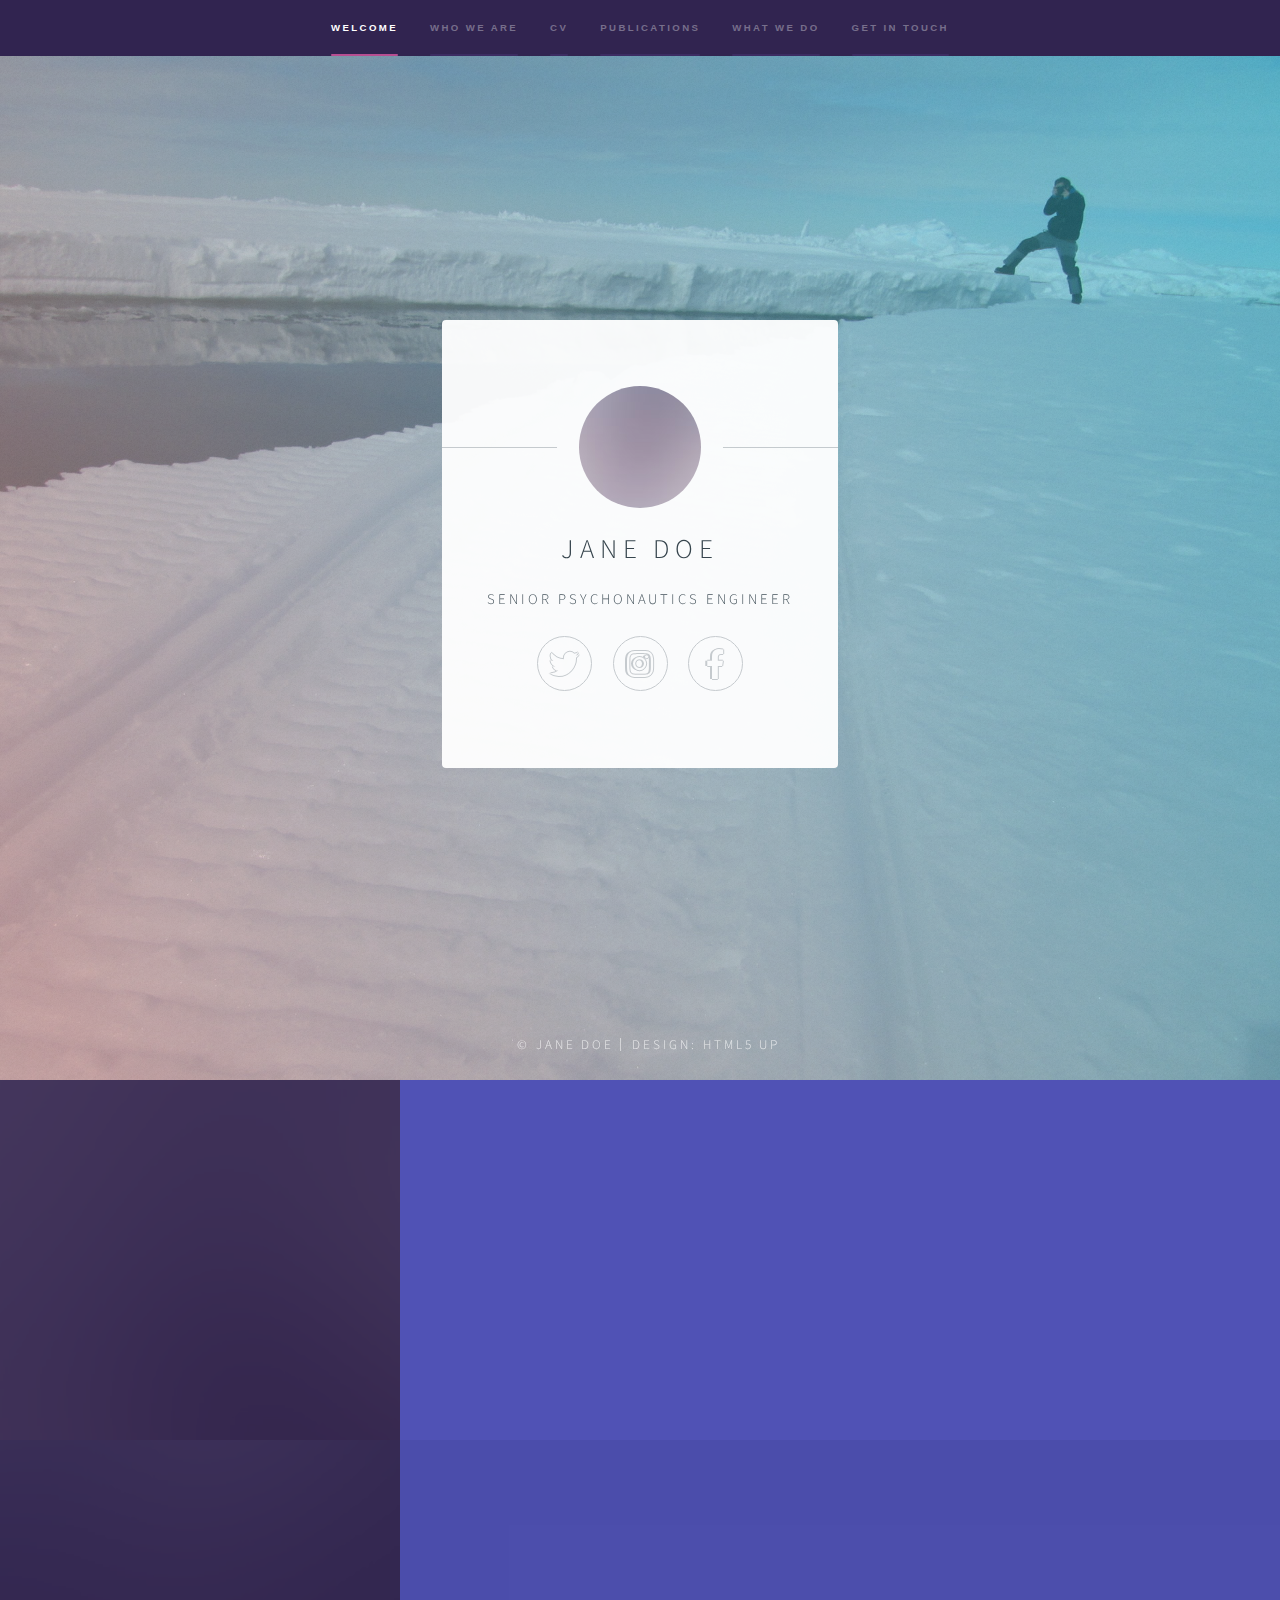
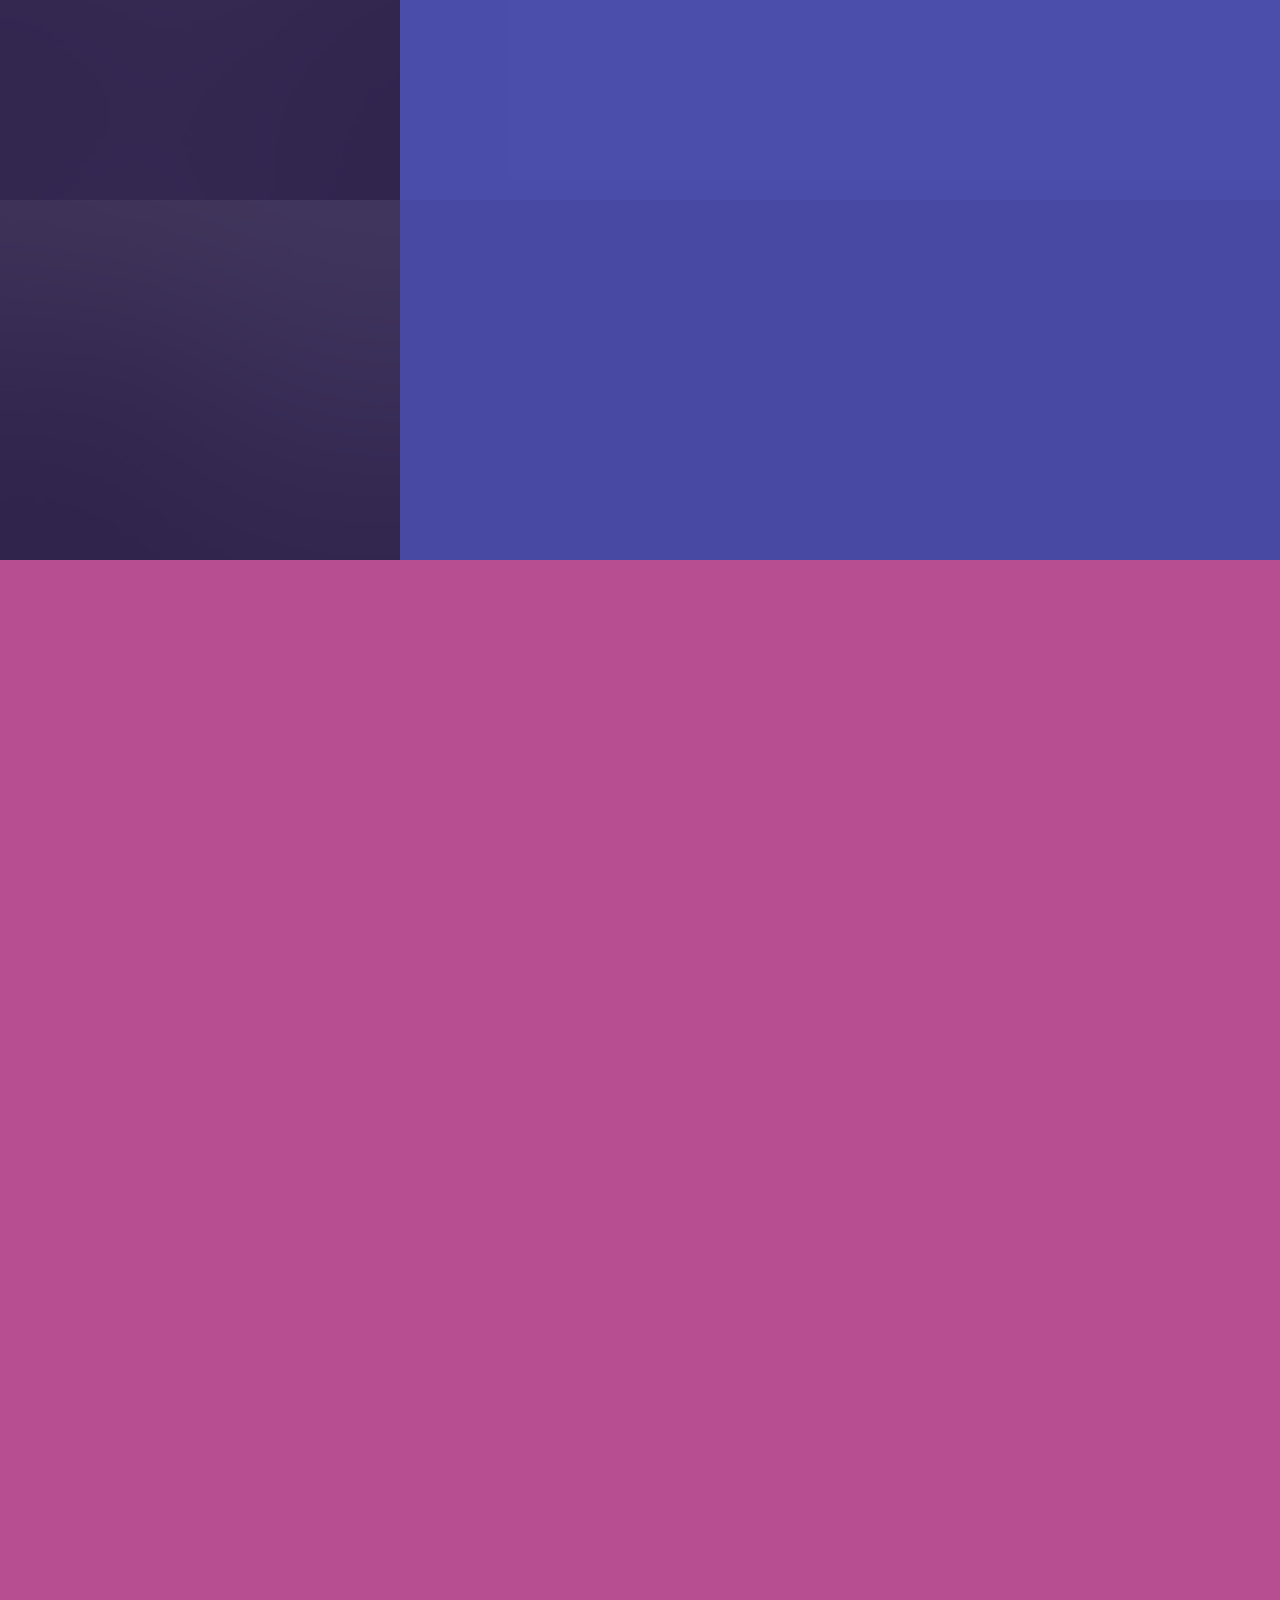
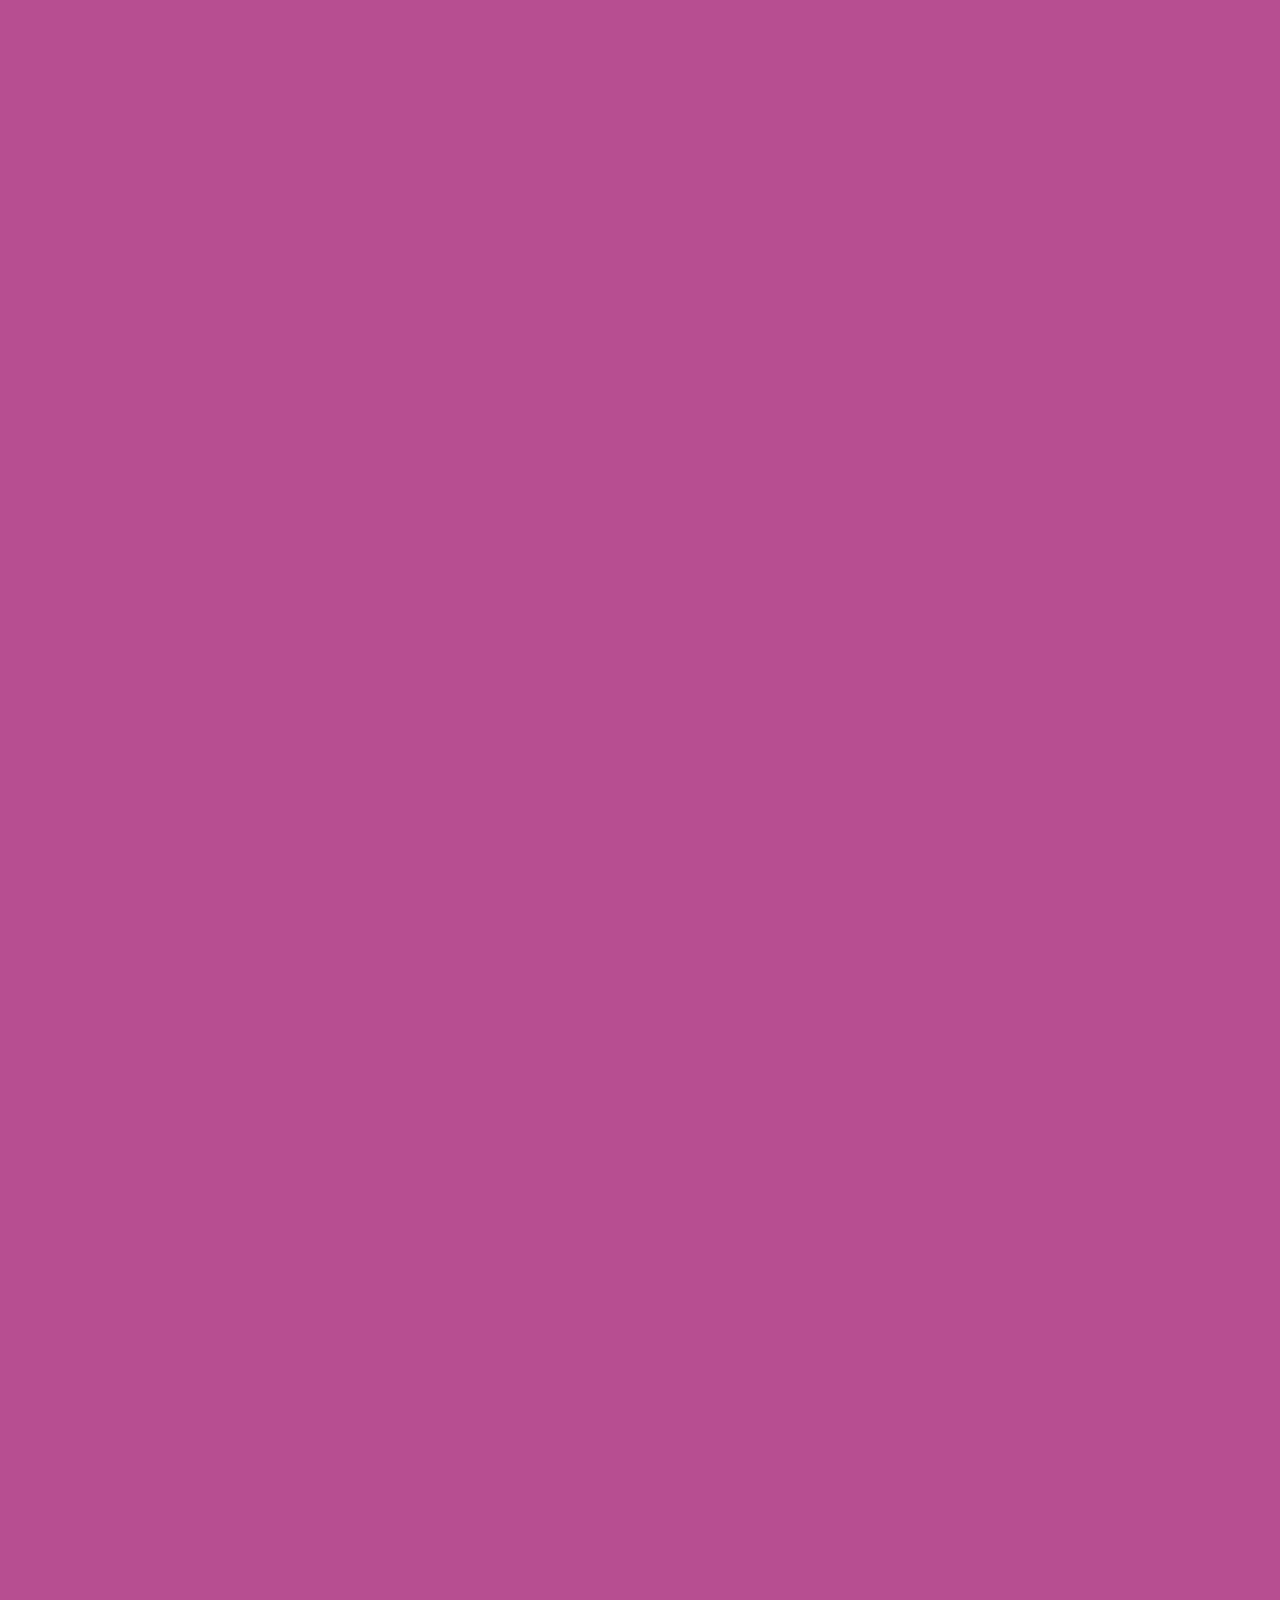
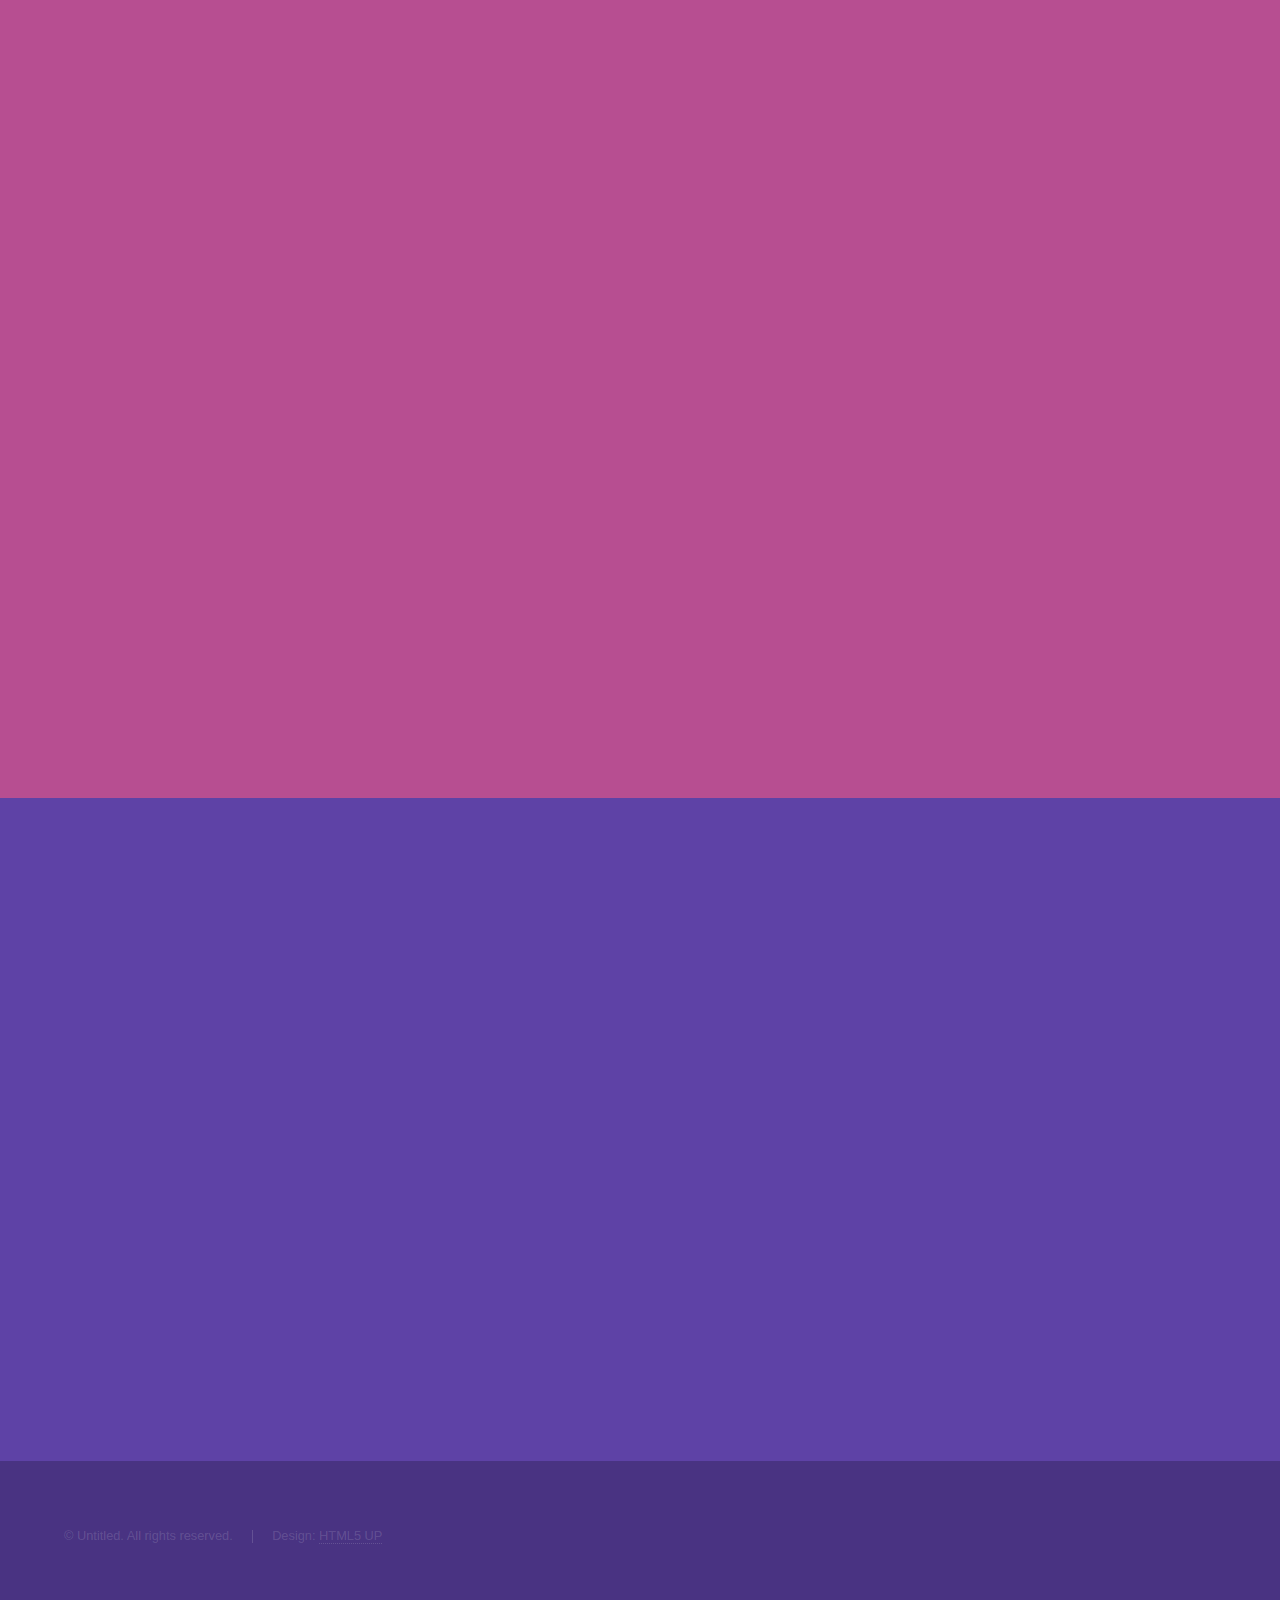
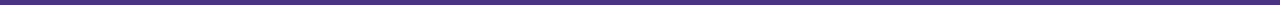
==== commit f617f077: "pl" ====
--- a/index.html
+++ b/index.html
@@ -21,6 +21,8 @@
 						<ul>
 							<li><a href="#intro">Welcome</a></li>
 							<li><a href="#one">Who we are</a></li>
+							<li><a href="#cv">CV</a></li>
+							<li><a href="#pubs">Publications</a></li>
 							<li><a href="#two">What we do</a></li>
 							<li><a href="#three">Get in touch</a></li>
 						</ul>
@@ -30,17 +32,26 @@
 
 		<!-- Wrapper -->
 			<div id="wrapper">
+				 
 
 				<!-- Intro -->
 					<section id="intro" class="wrapper style1 fullscreen fade-up">
-						<div class="inner">
+						<div class="containerZ">
+  					<iframe class="responsive-iframe" src="identity/identity.html"></iframe>
+						</div> 
+						<!--<div class="inner">
+							
+							<iframe src="identity/identity.html" width="800" height="900" frameborder="0"></iframe>
+							
 							<h1>Hyperspace</h1>
 							<p>Just another fine responsive site template designed by <a href="http://html5up.net">HTML5 UP</a><br />
 							and released for free under the <a href="http://html5up.net/license">Creative Commons</a>.</p>
 							<ul class="actions">
 								<li><a href="#one" class="button scrolly">Learn more</a></li>
 							</ul>
-						</div>
+						
+						</div>
+							-->
 					</section>
 
 				<!-- One -->
@@ -83,19 +94,60 @@
 						</section>
 					</section>
 
+					<!-- Two -->
+					<section id="cv" class="wrapper style3 fade-up">
+
+						<div class="inner">
+							<h2>CV</h2>
+							<p>Phasellus convallis elit id ullamcorper pulvinar. Duis aliquam turpis mauris, eu ultricies erat malesuada quis. Aliquam dapibus, lacus eget hendrerit bibendum, urna est aliquam sem, sit amet imperdiet est velit quis lorem.</p>
+
+							<!--
+							<iframe height="800" width="900" src="https://docs.google.com/document/d/e/2PACX-1vS1eN7bIe94E1QV0h5K6bO9Uxzx50GgYDRr_xEU417icMKMjq8u6ls8Ydh_TYJaxGNNdfI-uDJJi7a-/pub?embedded=true"></iframe>
+							-->
+							<div style="padding:10px;background:#000;webkit-border-radius: 15px;-moz-border-radius: 15px;border-radius: 15px;width:820px;margin:0 auto;overflow:hidden;">
+   								<iframe src="https://docs.google.com/document/d/e/2PACX-1vS5lyL0cdxFzVLL5TnpN-v8waXXbo-I_ApURs2HNUp16GmsdEZLNUved43pO_anMfXZ8dlKs23qKuER/pub?embedded=true" width="800" height="900" frameborder="0"></iframe>
+							</div>
+
+							<ul class="actions">
+								<li><a href="generic.html" class="button">Learn more</a></li>
+							</ul>
+						</div>
+					</section>
+
 				<!-- Two -->
+					<section id="pubs" class="wrapper style3 fade-up">
+
+						<div class="inner">
+							<h2>Publications</h2>
+							<p>Phasellus convallis elit id ullamcorper pulvinar. Duis aliquam turpis mauris, eu ultricies erat malesuada quis. Aliquam dapibus, lacus eget hendrerit bibendum, urna est aliquam sem, sit amet imperdiet est velit quis lorem.</p>
+
+							<!--
+							<iframe height="800" width="900" src="https://docs.google.com/document/d/e/2PACX-1vS1eN7bIe94E1QV0h5K6bO9Uxzx50GgYDRr_xEU417icMKMjq8u6ls8Ydh_TYJaxGNNdfI-uDJJi7a-/pub?embedded=true"></iframe>
+							-->
+							<div style="padding:10px;background:#000;webkit-border-radius: 15px;-moz-border-radius: 15px;border-radius: 15px;width:820px;margin:0 auto;overflow:hidden;">
+   								<iframe src="https://docs.google.com/document/d/e/2PACX-1vS1eN7bIe94E1QV0h5K6bO9Uxzx50GgYDRr_xEU417icMKMjq8u6ls8Ydh_TYJaxGNNdfI-uDJJi7a-/pub?embedded=true" width="800" height="900" frameborder="0"></iframe>
+							</div>
+
+
+							<ul class="actions">
+								<li><a href="generic.html" class="button">Learn more</a></li>
+							</ul>
+						</div>
+					</section>
+
+
+
+
+
+					<!-- Two -->
 					<section id="two" class="wrapper style3 fade-up">
 
 						<div class="inner">
 							<h2>What we do</h2>
 							<p>Phasellus convallis elit id ullamcorper pulvinar. Duis aliquam turpis mauris, eu ultricies erat malesuada quis. Aliquam dapibus, lacus eget hendrerit bibendum, urna est aliquam sem, sit amet imperdiet est velit quis lorem.</p>
 
-							<iframe height="800" width="900" src="https://docs.google.com/document/d/e/2PACX-1vS1eN7bIe94E1QV0h5K6bO9Uxzx50GgYDRr_xEU417icMKMjq8u6ls8Ydh_TYJaxGNNdfI-uDJJi7a-/pub?embedded=true"></iframe>
-
-
-
 							<div class="features">
-								
+
 								<section>
 									<span class="icon solid major fa-code"></span>
 									<h3>Lorem ipsum amet</h3>
--- a/assets/css/main.css
+++ b/assets/css/main.css
@@ -3906,4 +3906,44 @@
 				background-attachment: scroll;
 			}
 
-		}+		}
+
+/* iframe corners */
+
+#cv-wrapper{
+    border-radius:50%;  
+    border:solid 1px #999;
+    width:360px;
+    height:360px;
+    overflow:hidden;
+    position:absolute;
+    left:50%;
+    top:90px;
+    margin-left:-130px;
+    z-index:10;
+}
+#cv-wrapper iframe{
+    position:absolute;
+    left:50%;
+    margin-left:-320px; 
+    z-index:9;
+}
+
+
+.containerZ {
+  position: relative;
+  overflow: hidden;
+  width: 100%;
+  padding-top: 80%; /* 16:9 Aspect Ratio (divide 9 by 16 = 0.5625) */
+}
+
+/* Then style the iframe to fit in the container div with full height and width */
+.responsive-iframe {
+  position: absolute;
+  top: 0;
+  left: 0;
+  bottom: 0;
+  right: 0;
+  width: 100%;
+  height: 100%;
+}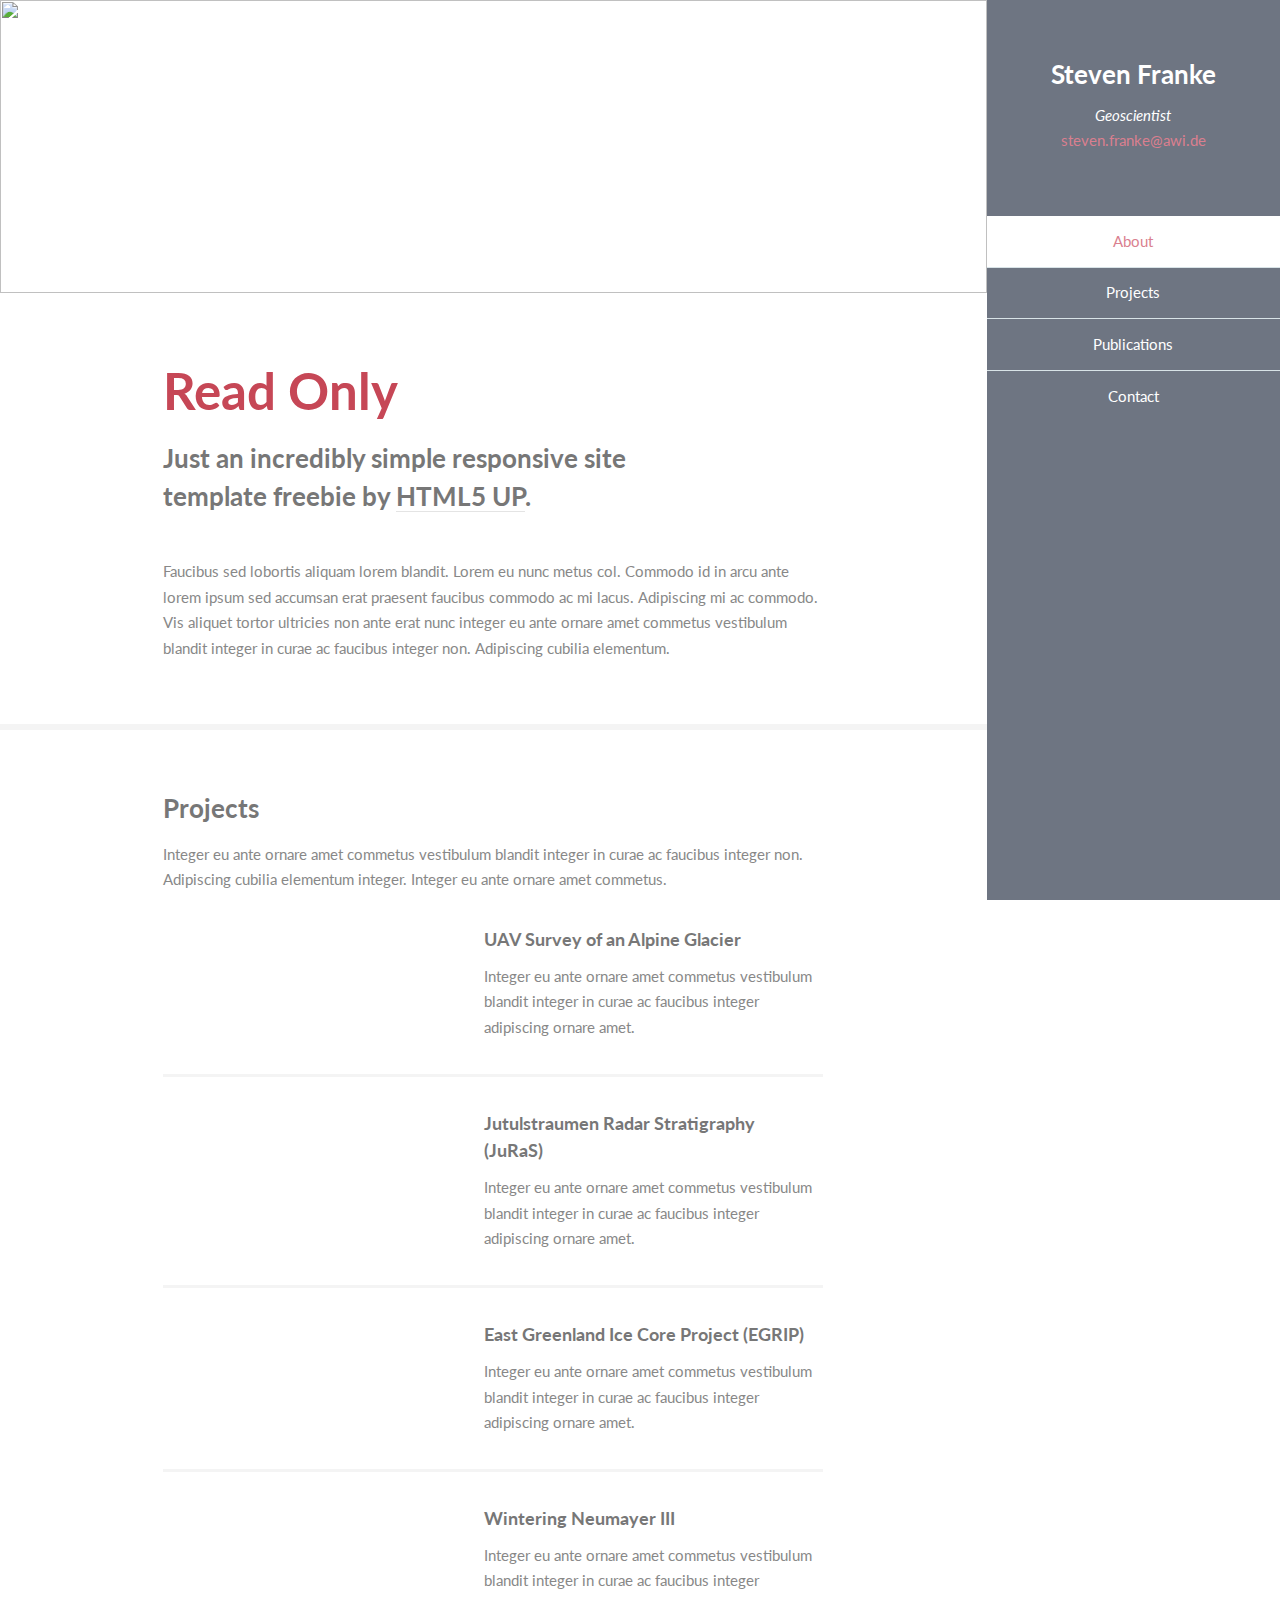
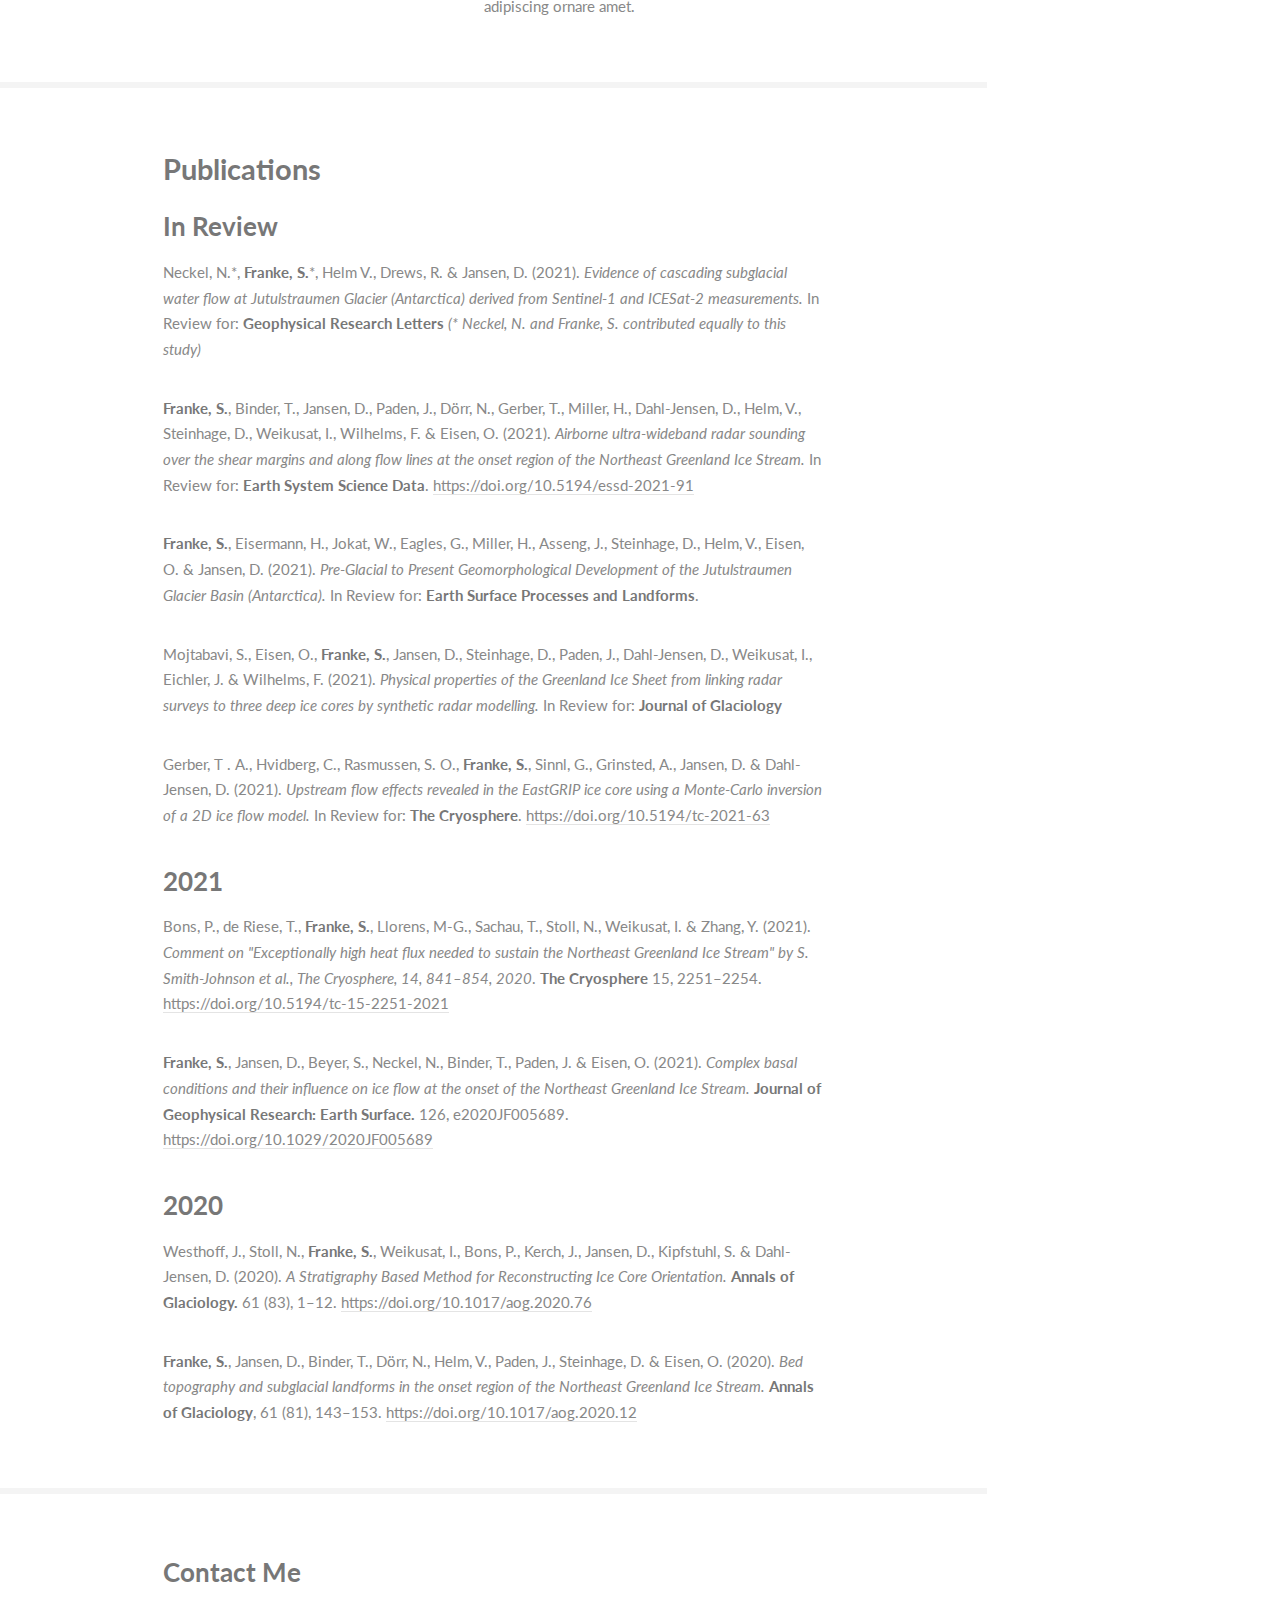
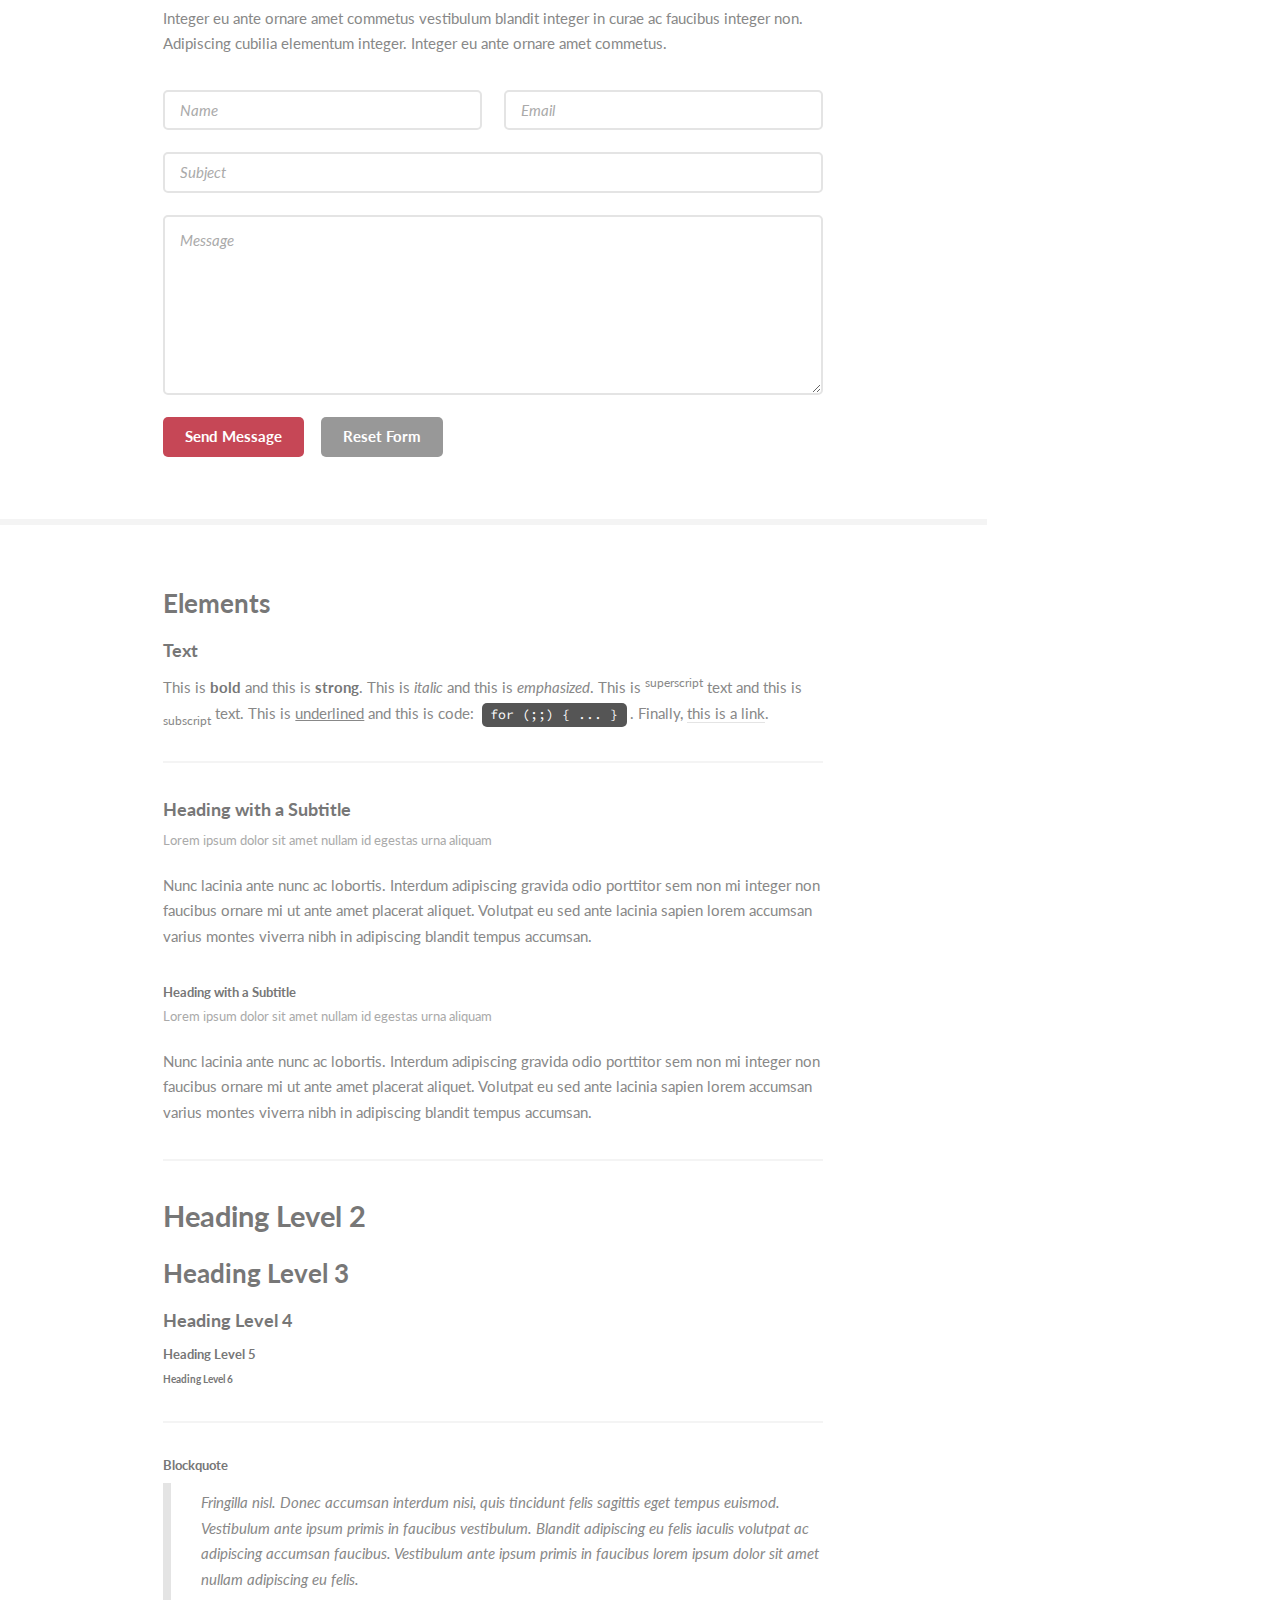
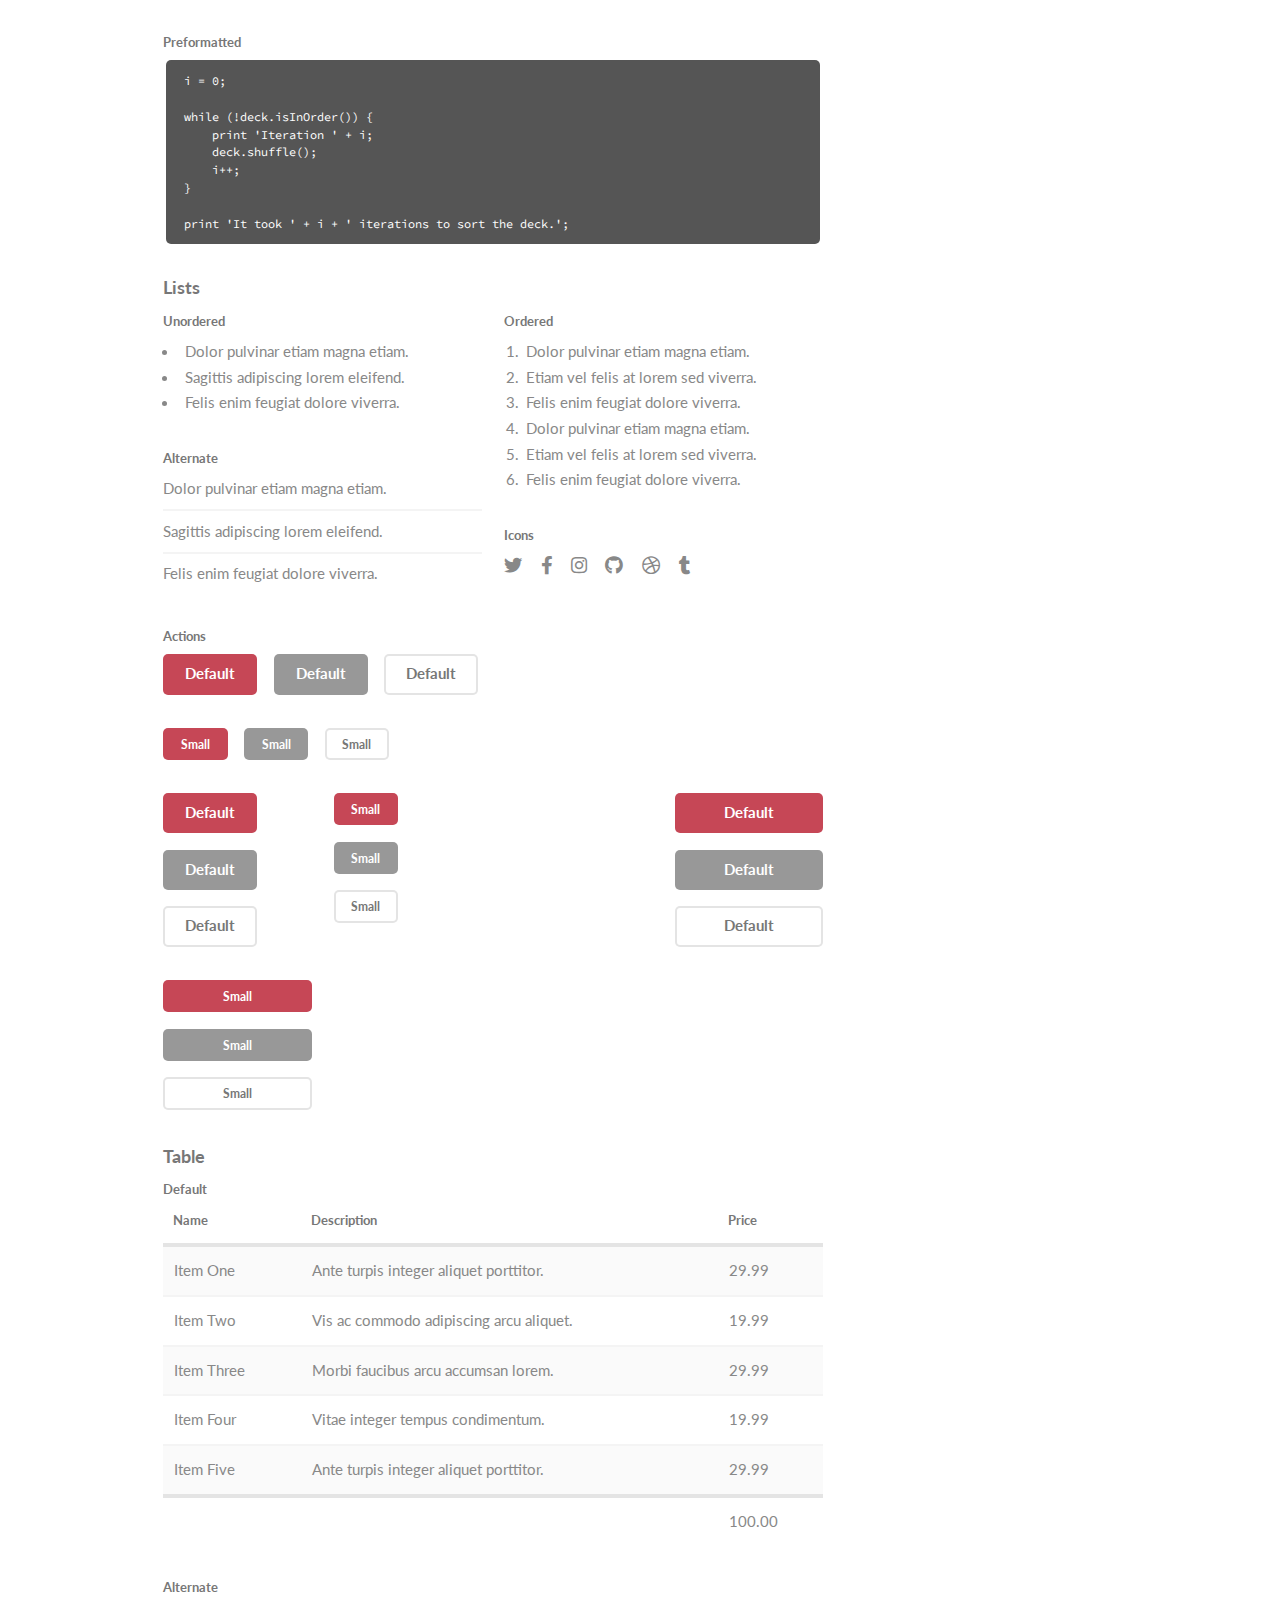
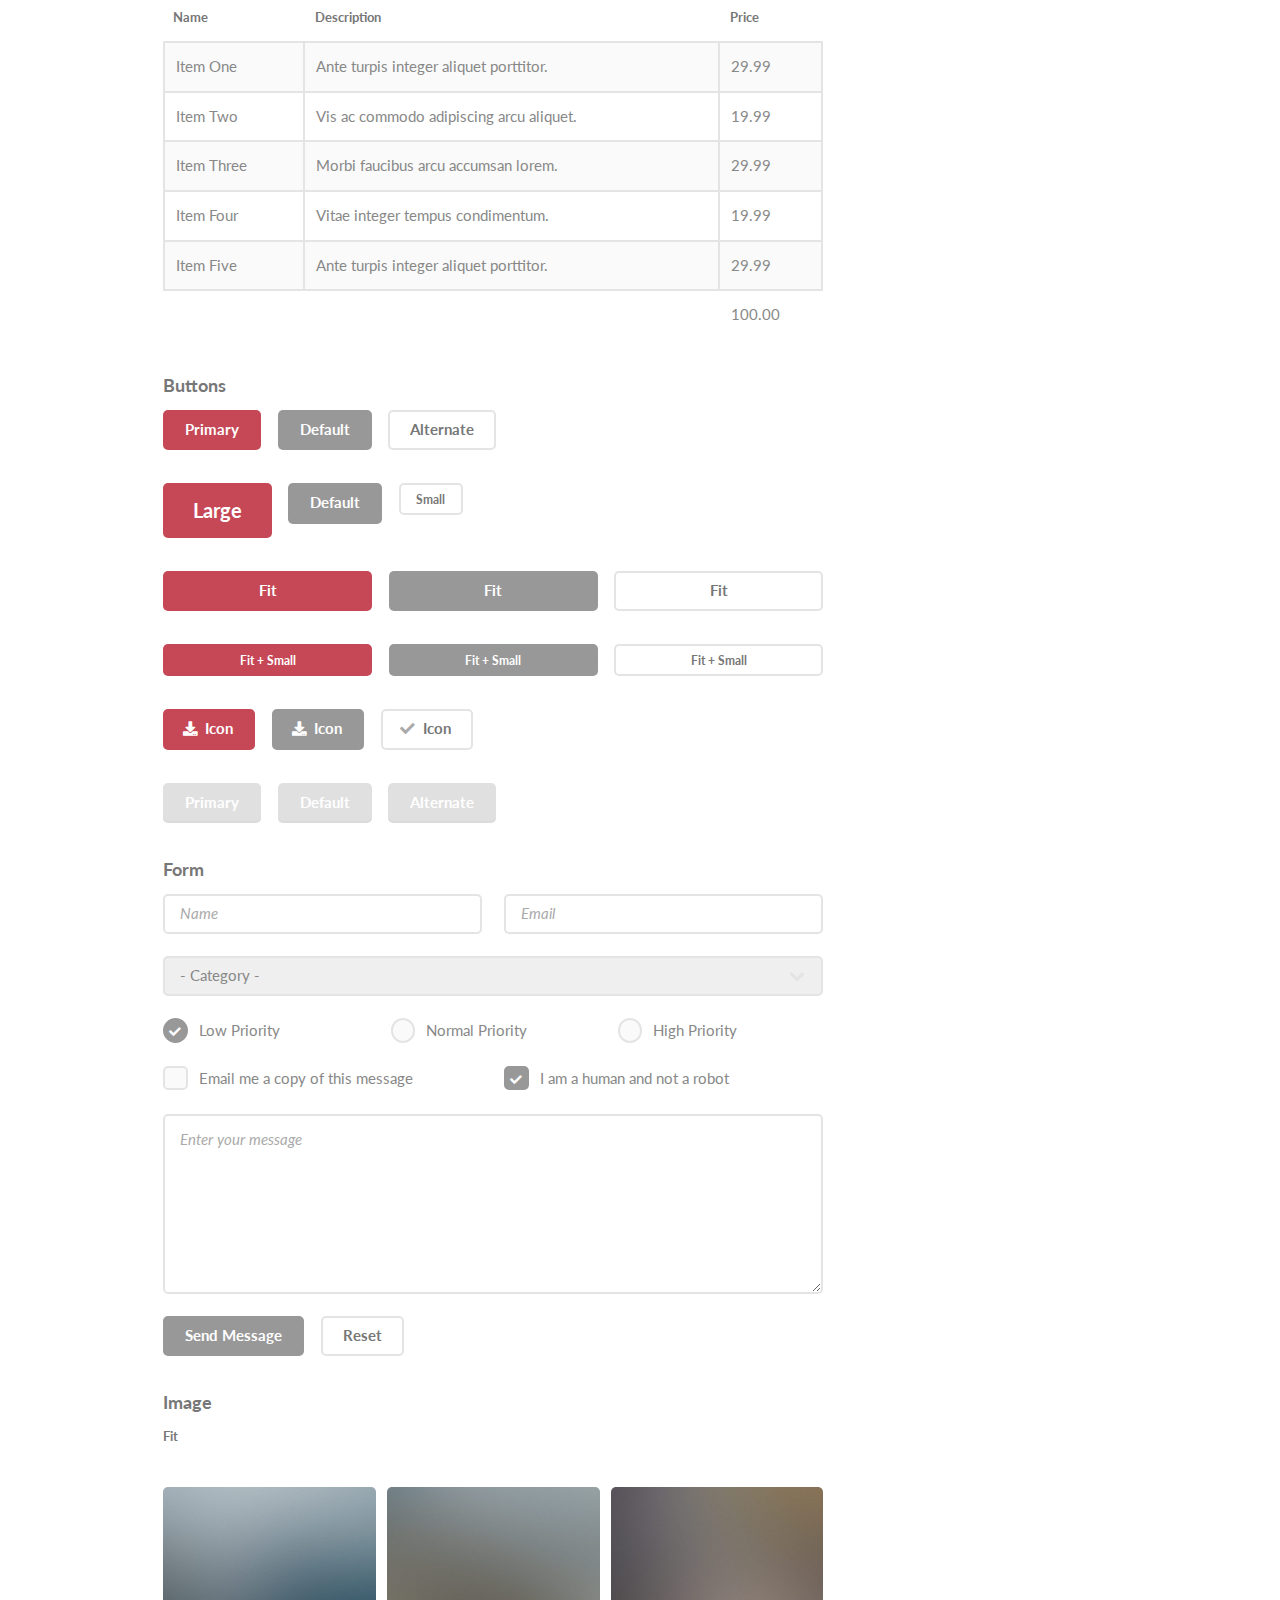
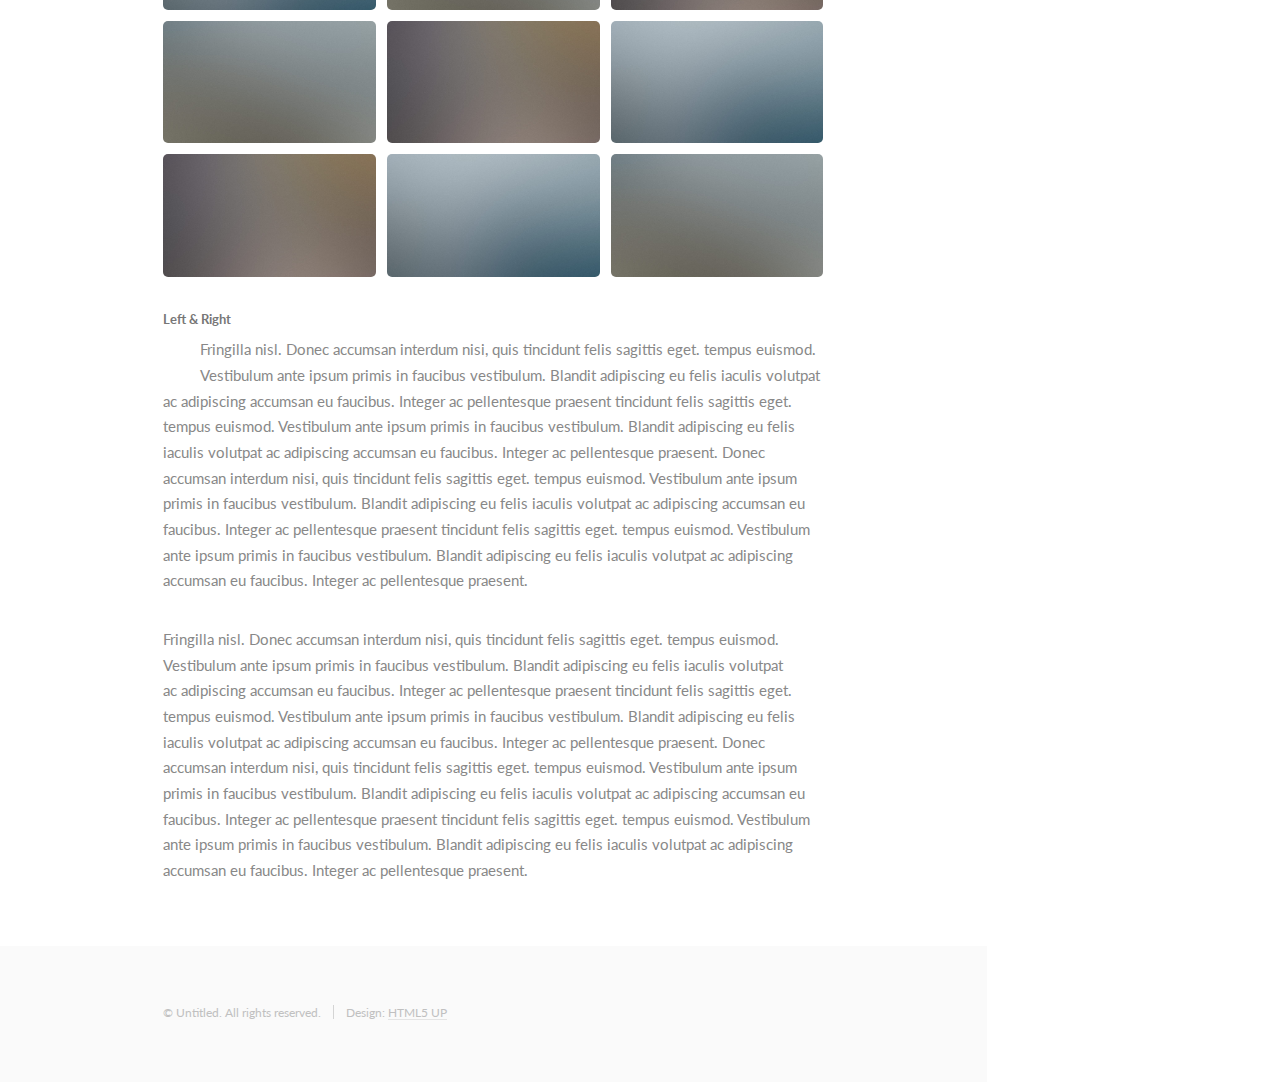
==== commit 34dce429: "wp init" ====
--- a/index.html
+++ b/index.html
@@ -1,268 +1,539 @@
-<!DOCTYPE HTML>
-<!--
-	Hyperspace by HTML5 UP
-	html5up.net | @ajlkn
-	Free for personal and commercial use under the CCA 3.0 license (html5up.net/license)
--->
-<html>
-	<head>
-		<title>Hyperspace by HTML5 UP</title>
-		<meta charset="utf-8" />
-		<meta name="viewport" content="width=device-width, initial-scale=1, user-scalable=no" />
-		<link rel="stylesheet" href="assets/css/main.css" />
-		<noscript><link rel="stylesheet" href="assets/css/noscript.css" /></noscript>
-	</head>
-	<body class="is-preload">
-
-		<!-- Sidebar -->
-			<section id="sidebar">
-				<div class="inner">
-					<nav>
-						<ul>
-							<li><a href="#intro">Welcome</a></li>
-							<li><a href="#one">Who we are</a></li>
-							<li><a href="#cv">CV</a></li>
-							<li><a href="#pubs">Publications</a></li>
-							<li><a href="#two">What we do</a></li>
-							<li><a href="#three">Get in touch</a></li>
-						</ul>
-					</nav>
-				</div>
-			</section>
-
-		<!-- Wrapper -->
-			<div id="wrapper">
-				 
-
-				<!-- Intro -->
-					<section id="intro" class="wrapper style1 fullscreen fade-up">
-						<div class="containerZ">
-  					<iframe class="responsive-iframe" src="identity/identity.html"></iframe>
-						</div> 
-						<!--<div class="inner">
-							
-							<iframe src="identity/identity.html" width="800" height="900" frameborder="0"></iframe>
-							
-							<h1>Hyperspace</h1>
-							<p>Just another fine responsive site template designed by <a href="http://html5up.net">HTML5 UP</a><br />
-							and released for free under the <a href="http://html5up.net/license">Creative Commons</a>.</p>
-							<ul class="actions">
-								<li><a href="#one" class="button scrolly">Learn more</a></li>
-							</ul>
-						
-						</div>
-							-->
-					</section>
-
-				<!-- One -->
-					<section id="one" class="wrapper style2 spotlights">
-						<section>
-							<a href="#" class="image"><img src="images/pic01.jpg" alt="" data-position="center center" /></a>
-							<div class="content">
-								<div class="inner">
-									<h2>Sed ipsum dolor</h2>
-									<p>Phasellus convallis elit id ullamcorper pulvinar. Duis aliquam turpis mauris, eu ultricies erat malesuada quis. Aliquam dapibus.</p>
-									<ul class="actions">
-										<li><a href="generic.html" class="button">Learn more</a></li>
-									</ul>
-								</div>
-							</div>
-						</section>
-						<section>
-							<a href="#" class="image"><img src="images/pic02.jpg" alt="" data-position="top center" /></a>
-							<div class="content">
-								<div class="inner">
-									<h2>Feugiat consequat</h2>
-									<p>Phasellus convallis elit id ullamcorper pulvinar. Duis aliquam turpis mauris, eu ultricies erat malesuada quis. Aliquam dapibus.</p>
-									<ul class="actions">
-										<li><a href="generic.html" class="button">Learn more</a></li>
-									</ul>
-								</div>
-							</div>
-						</section>
-						<section>
-							<a href="#" class="image"><img src="images/pic03.jpg" alt="" data-position="25% 25%" /></a>
-							<div class="content">
-								<div class="inner">
-									<h2>Ultricies aliquam</h2>
-									<p>Phasellus convallis elit id ullamcorper pulvinar. Duis aliquam turpis mauris, eu ultricies erat malesuada quis. Aliquam dapibus.</p>
-									<ul class="actions">
-										<li><a href="generic.html" class="button">Learn more</a></li>
-									</ul>
-								</div>
-							</div>
-						</section>
-					</section>
-
-					<!-- Two -->
-					<section id="cv" class="wrapper style3 fade-up">
-
-						<div class="inner">
-							<h2>CV</h2>
-							<p>Phasellus convallis elit id ullamcorper pulvinar. Duis aliquam turpis mauris, eu ultricies erat malesuada quis. Aliquam dapibus, lacus eget hendrerit bibendum, urna est aliquam sem, sit amet imperdiet est velit quis lorem.</p>
-
-							<!--
-							<iframe height="800" width="900" src="https://docs.google.com/document/d/e/2PACX-1vS1eN7bIe94E1QV0h5K6bO9Uxzx50GgYDRr_xEU417icMKMjq8u6ls8Ydh_TYJaxGNNdfI-uDJJi7a-/pub?embedded=true"></iframe>
-							-->
-							<div style="padding:10px;background:#000;webkit-border-radius: 15px;-moz-border-radius: 15px;border-radius: 15px;width:820px;margin:0 auto;overflow:hidden;">
-   								<iframe src="https://docs.google.com/document/d/e/2PACX-1vS5lyL0cdxFzVLL5TnpN-v8waXXbo-I_ApURs2HNUp16GmsdEZLNUved43pO_anMfXZ8dlKs23qKuER/pub?embedded=true" width="800" height="900" frameborder="0"></iframe>
-							</div>
-
-							<ul class="actions">
-								<li><a href="generic.html" class="button">Learn more</a></li>
-							</ul>
-						</div>
-					</section>
-
-				<!-- Two -->
-					<section id="pubs" class="wrapper style3 fade-up">
-
-						<div class="inner">
-							<h2>Publications</h2>
-							<p>Phasellus convallis elit id ullamcorper pulvinar. Duis aliquam turpis mauris, eu ultricies erat malesuada quis. Aliquam dapibus, lacus eget hendrerit bibendum, urna est aliquam sem, sit amet imperdiet est velit quis lorem.</p>
-
-							<!--
-							<iframe height="800" width="900" src="https://docs.google.com/document/d/e/2PACX-1vS1eN7bIe94E1QV0h5K6bO9Uxzx50GgYDRr_xEU417icMKMjq8u6ls8Ydh_TYJaxGNNdfI-uDJJi7a-/pub?embedded=true"></iframe>
-							-->
-							<div style="padding:10px;background:#000;webkit-border-radius: 15px;-moz-border-radius: 15px;border-radius: 15px;width:820px;margin:0 auto;overflow:hidden;">
-   								<iframe src="https://docs.google.com/document/d/e/2PACX-1vS1eN7bIe94E1QV0h5K6bO9Uxzx50GgYDRr_xEU417icMKMjq8u6ls8Ydh_TYJaxGNNdfI-uDJJi7a-/pub?embedded=true" width="800" height="900" frameborder="0"></iframe>
-							</div>
-
-
-							<ul class="actions">
-								<li><a href="generic.html" class="button">Learn more</a></li>
-							</ul>
-						</div>
-					</section>
-
-
-
-
-
-					<!-- Two -->
-					<section id="two" class="wrapper style3 fade-up">
-
-						<div class="inner">
-							<h2>What we do</h2>
-							<p>Phasellus convallis elit id ullamcorper pulvinar. Duis aliquam turpis mauris, eu ultricies erat malesuada quis. Aliquam dapibus, lacus eget hendrerit bibendum, urna est aliquam sem, sit amet imperdiet est velit quis lorem.</p>
-
-							<div class="features">
-
-								<section>
-									<span class="icon solid major fa-code"></span>
-									<h3>Lorem ipsum amet</h3>
-									<p>Phasellus convallis elit id ullam corper amet et pulvinar. Duis aliquam turpis mauris, sed ultricies erat dapibus.</p>
-								</section>
-								<section>
-									<span class="icon solid major fa-lock"></span>
-									<h3>Aliquam sed nullam</h3>
-									<p>Phasellus convallis elit id ullam corper amet et pulvinar. Duis aliquam turpis mauris, sed ultricies erat dapibus.</p>
-								</section>
-								<section>
-									<span class="icon solid major fa-cog"></span>
-									<h3>Sed erat ullam corper</h3>
-									<p>Phasellus convallis elit id ullam corper amet et pulvinar. Duis aliquam turpis mauris, sed ultricies erat dapibus.</p>
-								</section>
-								<section>
-									<span class="icon solid major fa-desktop"></span>
-									<h3>Veroeros quis lorem</h3>
-									<p>Phasellus convallis elit id ullam corper amet et pulvinar. Duis aliquam turpis mauris, sed ultricies erat dapibus.</p>
-								</section>
-								<section>
-									<span class="icon solid major fa-link"></span>
-									<h3>Urna quis bibendum</h3>
-									<p>Phasellus convallis elit id ullam corper amet et pulvinar. Duis aliquam turpis mauris, sed ultricies erat dapibus.</p>
-								</section>
-								<section>
-									<span class="icon major fa-gem"></span>
-									<h3>Aliquam urna dapibus</h3>
-									<p>Phasellus convallis elit id ullam corper amet et pulvinar. Duis aliquam turpis mauris, sed ultricies erat dapibus.</p>
-								</section>
-							</div>
-							<ul class="actions">
-								<li><a href="generic.html" class="button">Learn more</a></li>
-							</ul>
-						</div>
-					</section>
-
-				<!-- Three -->
-					<section id="three" class="wrapper style1 fade-up">
-						<div class="inner">
-							<h2>Get in touch</h2>
-							<p>Phasellus convallis elit id ullamcorper pulvinar. Duis aliquam turpis mauris, eu ultricies erat malesuada quis. Aliquam dapibus, lacus eget hendrerit bibendum, urna est aliquam sem, sit amet imperdiet est velit quis lorem.</p>
-							<div class="split style1">
-								<section>
-									<form method="post" action="#">
-										<div class="fields">
-											<div class="field half">
-												<label for="name">Name</label>
-												<input type="text" name="name" id="name" />
-											</div>
-											<div class="field half">
-												<label for="email">Email</label>
-												<input type="text" name="email" id="email" />
-											</div>
-											<div class="field">
-												<label for="message">Message</label>
-												<textarea name="message" id="message" rows="5"></textarea>
-											</div>
-										</div>
-										<ul class="actions">
-											<li><a href="" class="button submit">Send Message</a></li>
-										</ul>
-									</form>
-								</section>
-								<section>
-									<ul class="contact">
-										<li>
-											<h3>Address</h3>
-											<span>12345 Somewhere Road #654<br />
-											Nashville, TN 00000-0000<br />
-											USA</span>
-										</li>
-										<li>
-											<h3>Email</h3>
-											<a href="#">user@untitled.tld</a>
-										</li>
-										<li>
-											<h3>Phone</h3>
-											<span>(000) 000-0000</span>
-										</li>
-										<li>
-											<h3>Social</h3>
-											<ul class="icons">
-												<li><a href="#" class="icon brands fa-twitter"><span class="label">Twitter</span></a></li>
-												<li><a href="#" class="icon brands fa-facebook-f"><span class="label">Facebook</span></a></li>
-												<li><a href="#" class="icon brands fa-github"><span class="label">GitHub</span></a></li>
-												<li><a href="#" class="icon brands fa-instagram"><span class="label">Instagram</span></a></li>
-												<li><a href="#" class="icon brands fa-linkedin-in"><span class="label">LinkedIn</span></a></li>
-											</ul>
-										</li>
-									</ul>
-								</section>
-							</div>
-						</div>
-					</section>
-
-			</div>
-
-		<!-- Footer -->
-			<footer id="footer" class="wrapper style1-alt">
-				<div class="inner">
-					<ul class="menu">
-						<li>&copy; Untitled. All rights reserved.</li><li>Design: <a href="http://html5up.net">HTML5 UP</a></li>
-					</ul>
-				</div>
-			</footer>
-
-		<!-- Scripts -->
-			<script src="assets/js/jquery.min.js"></script>
-			<script src="assets/js/jquery.scrollex.min.js"></script>
-			<script src="assets/js/jquery.scrolly.min.js"></script>
-			<script src="assets/js/browser.min.js"></script>
-			<script src="assets/js/breakpoints.min.js"></script>
-			<script src="assets/js/util.js"></script>
-			<script src="assets/js/main.js"></script>
-
-	</body>
+<!DOCTYPE HTML>
+<!--
+	Read Only by HTML5 UP
+	html5up.net | @ajlkn
+	Free for personal and commercial use under the CCA 3.0 license (html5up.net/license)
+-->
+<html>
+	<head>
+		<title>Read Only by HTML5 UP</title>
+		<meta charset="utf-8" />
+		<meta name="viewport" content="width=device-width, initial-scale=1, user-scalable=no" />
+		<link rel="stylesheet" href="assets/css/main.css" />
+	</head>
+	<body class="is-preload">
+
+		<!-- Header -->
+			<section id="header">
+				<header>
+					<span class="image avatar"><img src="images/stevo_round.png" alt="" /></span>
+					<h1 id="logo"><a href="#">Steven Franke</a></h1>
+					<p>Geoscientist</p>
+					<ul class="icons">
+						<li><a href="mailto:steven.franke@awi.de" class="image">steven.franke@awi.de</a></li>
+					</ul>
+				</header>
+				<nav id="nav">
+					<ul>
+						<li><a href="#one" class="active">About</a></li>
+						<li><a href="#two">Projects</a></li>
+						<li><a href="#three">Publications</a></li>
+						<li><a href="#four">Contact</a></li>
+					</ul>
+				</nav>
+				<footer>
+					<ul class="icons">
+						<li><a href="#" class="image"><img src="images/orcid.png" width="35px" alt="" data-position="center center" /></a></li>
+							<li><a href="#" class="image"><img src="images/scopus.png" width="35px" alt="" data-position="center center" /></a></li>
+							<li><a href="#" class="image"><img src="images/rg.png" width="35px" alt="" data-position="center center" /></a></li>
+							<li><a href="#" class="image"><img src="images/github.png" width="35px" alt="" data-position="center center" /></a></li>
+					</ul>
+				</footer>
+			</section>
+
+		<!-- Wrapper -->
+			<div id="wrapper">
+
+				<!-- Main -->
+					<div id="main">
+
+						<!-- One -->
+							<section id="one">
+								<div class="image main" data-position="center">
+									<img src="images/banner.jpg" alt="" />
+								</div>
+								<div class="container">
+									<header class="major">
+										<h2>Read Only</h2>
+										<p>Just an incredibly simple responsive site<br />
+										template freebie by <a href="http://html5up.net">HTML5 UP</a>.</p>
+									</header>
+									<p>Faucibus sed lobortis aliquam lorem blandit. Lorem eu nunc metus col. Commodo id in arcu ante lorem ipsum sed accumsan erat praesent faucibus commodo ac mi lacus. Adipiscing mi ac commodo. Vis aliquet tortor ultricies non ante erat nunc integer eu ante ornare amet commetus vestibulum blandit integer in curae ac faucibus integer non. Adipiscing cubilia elementum.</p>
+								</div>
+							</section>
+
+
+						<!-- Three -->
+							<section id="two">
+								<div class="container">
+									<h3>Projects</h3>
+									<p>Integer eu ante ornare amet commetus vestibulum blandit integer in curae ac faucibus integer non. Adipiscing cubilia elementum integer. Integer eu ante ornare amet commetus.</p>
+									<div class="features">
+										<article>
+											<a href="#" class="image"><img src="images/uav.jpg" alt="" /></a>
+											<div class="inner">
+												<h4>UAV Survey of an Alpine Glacier</h4>
+												<p>Integer eu ante ornare amet commetus vestibulum blandit integer in curae ac faucibus integer adipiscing ornare amet.</p>
+											</div>
+										</article>
+										<article>
+											<a href="#" class="image"><img src="images/juras.jpg" alt="" /></a>
+											<div class="inner">
+												<h4>Jutulstraumen Radar Stratigraphy (JuRaS)</h4>
+												<p>Integer eu ante ornare amet commetus vestibulum blandit integer in curae ac faucibus integer adipiscing ornare amet.</p>
+											</div>
+										</article>
+										<article>
+											<a href="#" class="image"><img src="images/egrip.jpg" alt="" /></a>
+											<div class="inner">
+												<h4>East Greenland Ice Core Project (EGRIP)</h4>
+												<p>Integer eu ante ornare amet commetus vestibulum blandit integer in curae ac faucibus integer adipiscing ornare amet.</p>
+											</div>
+										</article>
+										<article>
+											<a href="#" class="image"><img src="images/nm3.jpg" alt="" /></a>
+											<div class="inner">
+												<h4>Wintering Neumayer III</h4>
+												<p>Integer eu ante ornare amet commetus vestibulum blandit integer in curae ac faucibus integer adipiscing ornare amet.</p>
+											</div>
+										</article>
+									</div>
+								</div>
+							</section>
+
+						<!-- Two -->
+							<section id="three">
+								<div class="container">
+
+
+									<h2>Publications</h2>
+
+									<h3>In Review</h3>
+
+									<p>
+										Neckel, N.*, <strong>Franke, S.</strong>*, Helm V., Drews, R. & Jansen, D. (2021). <em>Evidence of cascading subglacial water flow at Jutulstraumen Glacier (Antarctica) derived from Sentinel-1 and ICESat-2 measurements.</em>
+									In Review for: <strong>Geophysical Research Letters</strong>
+									<i>(* Neckel, N. and Franke, S. contributed equally to this study)</i>
+									</p>
+
+									<p>
+										<strong>Franke, S.</strong>, Binder, T., Jansen, D., Paden, J., Dörr, N., Gerber, T., Miller, H., Dahl-Jensen, D., Helm, V., Steinhage, D., Weikusat, I., Wilhelms, F. & Eisen, O. (2021). <em>Airborne ultra-wideband radar sounding over the shear margins and along flow lines at the onset region of the Northeast Greenland Ice Stream.</em>
+										In Review for: <strong>Earth System Science Data</strong>. <a href="https://doi.org/10.5194/essd-2021-91" target="blank">https://doi.org/10.5194/essd-2021-91</a>
+									</p>
+
+									<p>
+										<strong>Franke, S.</strong>, Eisermann, H., Jokat, W., Eagles, G., Miller, H., Asseng, J., Steinhage, D., Helm, V., Eisen, O. & Jansen, D. (2021). <em>Pre-Glacial to Present Geomorphological Development of the Jutulstraumen Glacier Basin (Antarctica). </em>In Review for: <strong>Earth Surface Processes and Landforms</strong>.
+									</p>
+
+									<p>
+										Mojtabavi, S., Eisen, O., <strong>Franke, S.</strong>, Jansen, D., Steinhage, D., Paden, J., Dahl-Jensen, D., Weikusat, I., Eichler, J. & Wilhelms, F. (2021). <em>Physical properties of the Greenland Ice Sheet from linking radar surveys to three deep ice cores by synthetic radar modelling.</em> In Review for: <strong>Journal of Glaciology</strong>
+									</p>
+
+									<p>
+										Gerber, T . A., Hvidberg, C., Rasmussen, S. O., <strong>Franke, S.</strong>, Sinnl, G., Grinsted, A., Jansen, D. & Dahl-Jensen, D. (2021). <em>Upstream flow effects revealed in the EastGRIP ice core using a Monte-Carlo inversion of a 2D ice flow model.</em> In Review for: <strong>The Cryosphere</strong>. <a href="https://doi.org/10.5194/tc-2021-63" target="blank">https://doi.org/10.5194/tc-2021-63</a>
+									</p>
+
+									<h3>2021</h3>
+									<p>
+										Bons, P., de Riese, T., <strong>Franke, S.</strong>, Llorens, M-G., Sachau, T., Stoll, N., Weikusat, I. & Zhang, Y. (2021). <em>Comment on "Exceptionally high heat flux needed to sustain the Northeast Greenland Ice Stream" by S. Smith-Johnson et al., The Cryosphere, 14, 841–854, 2020</em>. <b>The Cryosphere</b> 15, 2251–2254. <a href="https://doi.org/10.5194/tc-15-2251-2021" target="blank">https://doi.org/10.5194/tc-15-2251-2021</a>
+									</p>
+
+									<p>
+										<strong>Franke, S.</strong>, Jansen, D., Beyer, S., Neckel, N., Binder, T., Paden, J. & Eisen, O. (2021). <em>Complex basal conditions and their influence on ice flow at the onset of the Northeast Greenland Ice Stream.</em> <b>Journal of Geophysical Research: Earth Surface.</b> 126, e2020JF005689.  <a href="https://doi.org/10.1029/2020JF005689" target="blank">https://doi.org/10.1029/2020JF005689</a>
+									</p>							
+
+									<h3>2020</h3>
+
+									<p>
+										Westhoff, J., Stoll, N., <strong>Franke, S.</strong>, Weikusat, I., Bons, P., Kerch, J., Jansen, D., Kipfstuhl, S. & Dahl-Jensen, D. (2020). <em>A Stratigraphy Based Method for Reconstructing Ice Core Orientation.</em> <strong>Annals of Glaciology.</strong> 61 (83), 1–12. <a href="https://doi.org/10.1017/aog.2020.76" target="blank">https://doi.org/10.1017/aog.2020.76</a>
+									</p>
+
+									<p>
+										<strong>Franke, S.</strong>, Jansen, D., Binder, T., Dörr, N., Helm, V., Paden, J., Steinhage, D. & Eisen, O. (2020). <em> Bed topography and subglacial landforms in the onset region of the Northeast Greenland Ice Stream.</em> <strong>Annals of Glaciology</strong>, 61 (81), 143–153. <a href="https://doi.org/10.1017/aog.2020.12" target="blank">https://doi.org/10.1017/aog.2020.12</a>
+									</p>
+
+
+
+								
+								</div>
+							</section>
+
+						
+
+						<!-- Four -->
+							<section id="four">
+								<div class="container">
+									<h3>Contact Me</h3>
+									<p>Integer eu ante ornare amet commetus vestibulum blandit integer in curae ac faucibus integer non. Adipiscing cubilia elementum integer. Integer eu ante ornare amet commetus.</p>
+									<form method="post" action="#">
+										<div class="row gtr-uniform">
+											<div class="col-6 col-12-xsmall"><input type="text" name="name" id="name" placeholder="Name" /></div>
+											<div class="col-6 col-12-xsmall"><input type="email" name="email" id="email" placeholder="Email" /></div>
+											<div class="col-12"><input type="text" name="subject" id="subject" placeholder="Subject" /></div>
+											<div class="col-12"><textarea name="message" id="message" placeholder="Message" rows="6"></textarea></div>
+											<div class="col-12">
+												<ul class="actions">
+													<li><input type="submit" class="primary" value="Send Message" /></li>
+													<li><input type="reset" value="Reset Form" /></li>
+												</ul>
+											</div>
+										</div>
+									</form>
+								</div>
+							</section>
+
+						<!-- Five -->
+						
+							<section id="five">
+								<div class="container">
+									<h3>Elements</h3>
+
+									<section>
+										<h4>Text</h4>
+										<p>This is <b>bold</b> and this is <strong>strong</strong>. This is <i>italic</i> and this is <em>emphasized</em>.
+										This is <sup>superscript</sup> text and this is <sub>subscript</sub> text.
+										This is <u>underlined</u> and this is code: <code>for (;;) { ... }</code>. Finally, <a href="#">this is a link</a>.</p>
+										<hr />
+										<header>
+											<h4>Heading with a Subtitle</h4>
+											<p>Lorem ipsum dolor sit amet nullam id egestas urna aliquam</p>
+										</header>
+										<p>Nunc lacinia ante nunc ac lobortis. Interdum adipiscing gravida odio porttitor sem non mi integer non faucibus ornare mi ut ante amet placerat aliquet. Volutpat eu sed ante lacinia sapien lorem accumsan varius montes viverra nibh in adipiscing blandit tempus accumsan.</p>
+										<header>
+											<h5>Heading with a Subtitle</h5>
+											<p>Lorem ipsum dolor sit amet nullam id egestas urna aliquam</p>
+										</header>
+										<p>Nunc lacinia ante nunc ac lobortis. Interdum adipiscing gravida odio porttitor sem non mi integer non faucibus ornare mi ut ante amet placerat aliquet. Volutpat eu sed ante lacinia sapien lorem accumsan varius montes viverra nibh in adipiscing blandit tempus accumsan.</p>
+										<hr />
+										<h2>Heading Level 2</h2>
+										<h3>Heading Level 3</h3>
+										<h4>Heading Level 4</h4>
+										<h5>Heading Level 5</h5>
+										<h6>Heading Level 6</h6>
+										<hr />
+										<h5>Blockquote</h5>
+										<blockquote>Fringilla nisl. Donec accumsan interdum nisi, quis tincidunt felis sagittis eget tempus euismod. Vestibulum ante ipsum primis in faucibus vestibulum. Blandit adipiscing eu felis iaculis volutpat ac adipiscing accumsan faucibus. Vestibulum ante ipsum primis in faucibus lorem ipsum dolor sit amet nullam adipiscing eu felis.</blockquote>
+										<h5>Preformatted</h5>
+										<pre><code>i = 0;
+
+while (!deck.isInOrder()) {
+    print 'Iteration ' + i;
+    deck.shuffle();
+    i++;
+}
+
+print 'It took ' + i + ' iterations to sort the deck.';</code></pre>
+									</section>
+
+									<section>
+										<h4>Lists</h4>
+										<div class="row">
+											<div class="col-6 col-12-xsmall">
+												<h5>Unordered</h5>
+												<ul>
+													<li>Dolor pulvinar etiam magna etiam.</li>
+													<li>Sagittis adipiscing lorem eleifend.</li>
+													<li>Felis enim feugiat dolore viverra.</li>
+												</ul>
+												<h5>Alternate</h5>
+												<ul class="alt">
+													<li>Dolor pulvinar etiam magna etiam.</li>
+													<li>Sagittis adipiscing lorem eleifend.</li>
+													<li>Felis enim feugiat dolore viverra.</li>
+												</ul>
+											</div>
+											<div class="col-6 col-12-xsmall">
+												<h5>Ordered</h5>
+												<ol>
+													<li>Dolor pulvinar etiam magna etiam.</li>
+													<li>Etiam vel felis at lorem sed viverra.</li>
+													<li>Felis enim feugiat dolore viverra.</li>
+													<li>Dolor pulvinar etiam magna etiam.</li>
+													<li>Etiam vel felis at lorem sed viverra.</li>
+													<li>Felis enim feugiat dolore viverra.</li>
+												</ol>
+												<h5>Icons</h5>
+												<ul class="icons">
+													<li><a href="#" class="icon brands fa-twitter"><span class="label">Twitter</span></a></li>
+													<li><a href="#" class="icon brands fa-facebook-f"><span class="label">Facebook</span></a></li>
+													<li><a href="#" class="icon brands fa-instagram"><span class="label">Instagram</span></a></li>
+													<li><a href="#" class="icon brands fa-github"><span class="label">Github</span></a></li>
+													<li><a href="#" class="icon brands fa-dribbble"><span class="label">Dribbble</span></a></li>
+													<li><a href="#" class="icon brands fa-tumblr"><span class="label">Tumblr</span></a></li>
+												</ul>
+											</div>
+										</div>
+										<h5>Actions</h5>
+										<ul class="actions">
+											<li><a href="#" class="button primary">Default</a></li>
+											<li><a href="#" class="button">Default</a></li>
+											<li><a href="#" class="button alt">Default</a></li>
+										</ul>
+										<ul class="actions small">
+											<li><a href="#" class="button primary small">Small</a></li>
+											<li><a href="#" class="button small">Small</a></li>
+											<li><a href="#" class="button alt small">Small</a></li>
+										</ul>
+										<div class="row">
+											<div class="col-3 col-6-medium col-12-xsmall">
+												<ul class="actions stacked">
+													<li><a href="#" class="button primary">Default</a></li>
+													<li><a href="#" class="button">Default</a></li>
+													<li><a href="#" class="button alt">Default</a></li>
+												</ul>
+											</div>
+											<div class="col-3 col-6 col-12-xsmall">
+												<ul class="actions stacked">
+													<li><a href="#" class="button primary small">Small</a></li>
+													<li><a href="#" class="button small">Small</a></li>
+													<li><a href="#" class="button alt small">Small</a></li>
+												</ul>
+											</div>
+											<div class="col-3 col-6-medium col-12-xsmall">
+												<ul class="actions stacked">
+													<li><a href="#" class="button primary fit">Default</a></li>
+													<li><a href="#" class="button fit">Default</a></li>
+													<li><a href="#" class="button alt fit">Default</a></li>
+												</ul>
+											</div>
+											<div class="col-3 col-6-medium col-12-xsmall">
+												<ul class="actions stacked">
+													<li><a href="#" class="button primary small fit">Small</a></li>
+													<li><a href="#" class="button small fit">Small</a></li>
+													<li><a href="#" class="button alt small fit">Small</a></li>
+												</ul>
+											</div>
+										</div>
+									</section>
+
+									<section>
+										<h4>Table</h4>
+										<h5>Default</h5>
+										<div class="table-wrapper">
+											<table>
+												<thead>
+													<tr>
+														<th>Name</th>
+														<th>Description</th>
+														<th>Price</th>
+													</tr>
+												</thead>
+												<tbody>
+													<tr>
+														<td>Item One</td>
+														<td>Ante turpis integer aliquet porttitor.</td>
+														<td>29.99</td>
+													</tr>
+													<tr>
+														<td>Item Two</td>
+														<td>Vis ac commodo adipiscing arcu aliquet.</td>
+														<td>19.99</td>
+													</tr>
+													<tr>
+														<td>Item Three</td>
+														<td> Morbi faucibus arcu accumsan lorem.</td>
+														<td>29.99</td>
+													</tr>
+													<tr>
+														<td>Item Four</td>
+														<td>Vitae integer tempus condimentum.</td>
+														<td>19.99</td>
+													</tr>
+													<tr>
+														<td>Item Five</td>
+														<td>Ante turpis integer aliquet porttitor.</td>
+														<td>29.99</td>
+													</tr>
+												</tbody>
+												<tfoot>
+													<tr>
+														<td colspan="2"></td>
+														<td>100.00</td>
+													</tr>
+												</tfoot>
+											</table>
+										</div>
+
+										<h5>Alternate</h5>
+										<div class="table-wrapper">
+											<table class="alt">
+												<thead>
+													<tr>
+														<th>Name</th>
+														<th>Description</th>
+														<th>Price</th>
+													</tr>
+												</thead>
+												<tbody>
+													<tr>
+														<td>Item One</td>
+														<td>Ante turpis integer aliquet porttitor.</td>
+														<td>29.99</td>
+													</tr>
+													<tr>
+														<td>Item Two</td>
+														<td>Vis ac commodo adipiscing arcu aliquet.</td>
+														<td>19.99</td>
+													</tr>
+													<tr>
+														<td>Item Three</td>
+														<td> Morbi faucibus arcu accumsan lorem.</td>
+														<td>29.99</td>
+													</tr>
+													<tr>
+														<td>Item Four</td>
+														<td>Vitae integer tempus condimentum.</td>
+														<td>19.99</td>
+													</tr>
+													<tr>
+														<td>Item Five</td>
+														<td>Ante turpis integer aliquet porttitor.</td>
+														<td>29.99</td>
+													</tr>
+												</tbody>
+												<tfoot>
+													<tr>
+														<td colspan="2"></td>
+														<td>100.00</td>
+													</tr>
+												</tfoot>
+											</table>
+										</div>
+									</section>
+
+									<section>
+										<h4>Buttons</h4>
+										<ul class="actions">
+											<li><a href="#" class="button primary">Primary</a></li>
+											<li><a href="#" class="button">Default</a></li>
+											<li><a href="#" class="button alt">Alternate</a></li>
+										</ul>
+										<ul class="actions">
+											<li><a href="#" class="button primary large">Large</a></li>
+											<li><a href="#" class="button">Default</a></li>
+											<li><a href="#" class="button alt small">Small</a></li>
+										</ul>
+										<ul class="actions fit">
+											<li><a href="#" class="button primary fit">Fit</a></li>
+											<li><a href="#" class="button fit">Fit</a></li>
+											<li><a href="#" class="button alt fit">Fit</a></li>
+										</ul>
+										<ul class="actions fit small">
+											<li><a href="#" class="button primary fit small">Fit + Small</a></li>
+											<li><a href="#" class="button fit small">Fit + Small</a></li>
+											<li><a href="#" class="button alt fit small">Fit + Small</a></li>
+										</ul>
+										<ul class="actions">
+											<li><a href="#" class="button primary icon solid fa-download">Icon</a></li>
+											<li><a href="#" class="button icon solid fa-download">Icon</a></li>
+											<li><a href="#" class="button alt icon solid fa-check">Icon</a></li>
+										</ul>
+										<ul class="actions">
+											<li><span class="button primary disabled">Primary</span></li>
+											<li><span class="button disabled">Default</span></li>
+											<li><span class="button alt disabled">Alternate</span></li>
+										</ul>
+									</section>
+
+									<section>
+										<h4>Form</h4>
+										<form method="post" action="#">
+											<div class="row gtr-uniform">
+												<div class="col-6 col-12-xsmall">
+													<input type="text" name="demo-name" id="demo-name" value="" placeholder="Name" />
+												</div>
+												<div class="col-6 col-12-xsmall">
+													<input type="email" name="demo-email" id="demo-email" value="" placeholder="Email" />
+												</div>
+												<div class="col-12">
+													<select name="demo-category" id="demo-category">
+														<option value="">- Category -</option>
+														<option value="1">Manufacturing</option>
+														<option value="1">Shipping</option>
+														<option value="1">Administration</option>
+														<option value="1">Human Resources</option>
+													</select>
+												</div>
+												<div class="col-4 col-12-medium">
+													<input type="radio" id="demo-priority-low" name="demo-priority" checked>
+													<label for="demo-priority-low">Low Priority</label>
+												</div>
+												<div class="col-4 col-12-medium">
+													<input type="radio" id="demo-priority-normal" name="demo-priority">
+													<label for="demo-priority-normal">Normal Priority</label>
+												</div>
+												<div class="col-4 col-12-medium">
+													<input type="radio" id="demo-priority-high" name="demo-priority">
+													<label for="demo-priority-high">High Priority</label>
+												</div>
+												<div class="col-6 col-12-medium">
+													<input type="checkbox" id="demo-copy" name="demo-copy">
+													<label for="demo-copy">Email me a copy of this message</label>
+												</div>
+												<div class="col-6 col-12-medium">
+													<input type="checkbox" id="demo-human" name="demo-human" checked>
+													<label for="demo-human">I am a human and not a robot</label>
+												</div>
+												<div class="col-12">
+													<textarea name="demo-message" id="demo-message" placeholder="Enter your message" rows="6"></textarea>
+												</div>
+												<div class="col-12">
+													<ul class="actions">
+														<li><input type="submit" value="Send Message" /></li>
+														<li><input type="reset" value="Reset" class="alt" /></li>
+													</ul>
+												</div>
+											</div>
+										</form>
+									</section>
+
+									<section>
+										<h4>Image</h4>
+										<h5>Fit</h5>
+										<span class="image fit"><img src="images/banner.jpg" alt="" /></span>
+										<div class="box alt">
+											<div class="row gtr-50 gtr-uniform">
+												<div class="col-4"><span class="image fit"><img src="images/pic01.jpg" alt="" /></span></div>
+												<div class="col-4"><span class="image fit"><img src="images/pic02.jpg" alt="" /></span></div>
+												<div class="col-4"><span class="image fit"><img src="images/pic03.jpg" alt="" /></span></div>
+												<div class="col-4"><span class="image fit"><img src="images/pic02.jpg" alt="" /></span></div>
+												<div class="col-4"><span class="image fit"><img src="images/pic03.jpg" alt="" /></span></div>
+												<div class="col-4"><span class="image fit"><img src="images/pic01.jpg" alt="" /></span></div>
+												<div class="col-4"><span class="image fit"><img src="images/pic03.jpg" alt="" /></span></div>
+												<div class="col-4"><span class="image fit"><img src="images/pic01.jpg" alt="" /></span></div>
+												<div class="col-4"><span class="image fit"><img src="images/pic02.jpg" alt="" /></span></div>
+											</div>
+										</div>
+										<h5>Left &amp; Right</h5>
+										<p><span class="image left"><img src="images/avatar.jpg" alt="" /></span>Fringilla nisl. Donec accumsan interdum nisi, quis tincidunt felis sagittis eget. tempus euismod. Vestibulum ante ipsum primis in faucibus vestibulum. Blandit adipiscing eu felis iaculis volutpat ac adipiscing accumsan eu faucibus. Integer ac pellentesque praesent tincidunt felis sagittis eget. tempus euismod. Vestibulum ante ipsum primis in faucibus vestibulum. Blandit adipiscing eu felis iaculis volutpat ac adipiscing accumsan eu faucibus. Integer ac pellentesque praesent. Donec accumsan interdum nisi, quis tincidunt felis sagittis eget. tempus euismod. Vestibulum ante ipsum primis in faucibus vestibulum. Blandit adipiscing eu felis iaculis volutpat ac adipiscing accumsan eu faucibus. Integer ac pellentesque praesent tincidunt felis sagittis eget. tempus euismod. Vestibulum ante ipsum primis in faucibus vestibulum. Blandit adipiscing eu felis iaculis volutpat ac adipiscing accumsan eu faucibus. Integer ac pellentesque praesent.</p>
+										<p><span class="image right"><img src="images/avatar.jpg" alt="" /></span>Fringilla nisl. Donec accumsan interdum nisi, quis tincidunt felis sagittis eget. tempus euismod. Vestibulum ante ipsum primis in faucibus vestibulum. Blandit adipiscing eu felis iaculis volutpat ac adipiscing accumsan eu faucibus. Integer ac pellentesque praesent tincidunt felis sagittis eget. tempus euismod. Vestibulum ante ipsum primis in faucibus vestibulum. Blandit adipiscing eu felis iaculis volutpat ac adipiscing accumsan eu faucibus. Integer ac pellentesque praesent. Donec accumsan interdum nisi, quis tincidunt felis sagittis eget. tempus euismod. Vestibulum ante ipsum primis in faucibus vestibulum. Blandit adipiscing eu felis iaculis volutpat ac adipiscing accumsan eu faucibus. Integer ac pellentesque praesent tincidunt felis sagittis eget. tempus euismod. Vestibulum ante ipsum primis in faucibus vestibulum. Blandit adipiscing eu felis iaculis volutpat ac adipiscing accumsan eu faucibus. Integer ac pellentesque praesent.</p>
+									</section>
+
+								</div>
+							</section>
+						
+
+					</div>
+
+				<!-- Footer -->
+					<section id="footer">
+						<div class="container">
+							<ul class="copyright">
+								<li>&copy; Untitled. All rights reserved.</li><li>Design: <a href="http://html5up.net">HTML5 UP</a></li>
+							</ul>
+						</div>
+					</section>
+
+			</div>
+
+		<!-- Scripts -->
+			<script src="assets/js/jquery.min.js"></script>
+			<script src="assets/js/jquery.scrollex.min.js"></script>
+			<script src="assets/js/jquery.scrolly.min.js"></script>
+			<script src="assets/js/browser.min.js"></script>
+			<script src="assets/js/breakpoints.min.js"></script>
+			<script src="assets/js/util.js"></script>
+			<script src="assets/js/main.js"></script>
+
+	</body>
 </html>--- a/assets/css/main.css
+++ b/assets/css/main.css
@@ -1,7 +1,8 @@
-@import url(fontawesome-all.min.css);
+@import url("fontawesome-all.min.css");
+@import url("https://fonts.googleapis.com/css?family=Lato:400,400italic,700,700italic|Source+Code+Pro:400");
 
 /*
-	Hyperspace by HTML5 UP
+	Read Only by HTML5 UP
 	html5up.net | @ajlkn
 	Free for personal and commercial use under the CCA 3.0 license (html5up.net/license)
 */
@@ -73,22 +74,6 @@
 
 /* Basic */
 
-	@-ms-viewport {
-		width: device-width;
-	}
-
-	body {
-		-ms-overflow-style: scrollbar;
-	}
-
-	@media screen and (max-width: 480px) {
-
-		html, body {
-			min-width: 320px;
-		}
-
-	}
-
 	html {
 		box-sizing: border-box;
 	}
@@ -98,7 +83,7 @@
 	}
 
 	body {
-		background: #312450;
+		background: #fff;
 	}
 
 		body.is-preload *, body.is-preload *:before, body.is-preload *:after {
@@ -112,58 +97,32 @@
 			transition: none !important;
 		}
 
-/* Type */
-
 	body, input, select, textarea {
-		color: rgba(255, 255, 255, 0.55);
-		font-family: Arial, Helvetica, sans-serif;
-		font-size: 16.5pt;
-		font-weight: normal;
-		line-height: 1.75;
-	}
-
-		@media screen and (max-width: 1680px) {
-
-			body, input, select, textarea {
-				font-size: 13pt;
-			}
-
-		}
-
-		@media screen and (max-width: 1280px) {
-
-			body, input, select, textarea {
-				font-size: 12pt;
-			}
-
-		}
-
-		@media screen and (max-width: 360px) {
-
-			body, input, select, textarea {
-				font-size: 11pt;
-			}
-
-		}
+		color: #888;
+		font-family: "Lato", sans-serif;
+		font-size: 16pt;
+		font-weight: 400;
+		line-height: 1.75em;
+	}
 
 	a {
-		-moz-transition: color 0.2s ease, border-bottom-color 0.2s ease;
-		-webkit-transition: color 0.2s ease, border-bottom-color 0.2s ease;
-		-ms-transition: color 0.2s ease, border-bottom-color 0.2s ease;
-		transition: color 0.2s ease, border-bottom-color 0.2s ease;
-		border-bottom: dotted 1px rgba(255, 255, 255, 0.35);
+		-moz-transition: color 0.2s ease-in-out, border-color 0.2s ease-in-out;
+		-webkit-transition: color 0.2s ease-in-out, border-color 0.2s ease-in-out;
+		-ms-transition: color 0.2s ease-in-out, border-color 0.2s ease-in-out;
+		transition: color 0.2s ease-in-out, border-color 0.2s ease-in-out;
+		border-bottom: solid 1px #e4e4e4;
 		color: inherit;
 		text-decoration: none;
 	}
 
 		a:hover {
 			border-bottom-color: transparent;
-			color: #ffffff;
+			color: #C64756 !important;
 		}
 
 	strong, b {
-		color: #ffffff;
-		font-weight: bold;
+		color: #777;
+		font-weight: 700;
 	}
 
 	em, i {
@@ -171,95 +130,45 @@
 	}
 
 	p {
-		margin: 0 0 2em 0;
+		margin: 0 0 2.25em 0;
 	}
 
 	h1, h2, h3, h4, h5, h6 {
-		color: #ffffff;
-		font-weight: bold;
-		line-height: 1.5;
-		margin: 0 0 0.5em 0;
+		color: #777;
+		font-weight: 700;
+		line-height: 1em;
+		margin: 0 0 0.5625em 0;
 	}
 
 		h1 a, h2 a, h3 a, h4 a, h5 a, h6 a {
+			border: 0;
 			color: inherit;
 			text-decoration: none;
 		}
 
-	h1 {
-		font-size: 2.75em;
-	}
-
-		h1.major {
-			margin: 0 0 1.3em 0;
-			position: relative;
-			padding-bottom: 0.35em;
-		}
-
-			h1.major:after {
-				background-image: -moz-linear-gradient(to right, #5e42a6, #b74e91);
-				background-image: -webkit-linear-gradient(to right, #5e42a6, #b74e91);
-				background-image: -ms-linear-gradient(to right, #5e42a6, #b74e91);
-				background-image: linear-gradient(to right, #5e42a6, #b74e91);
-				-moz-transition: max-width 0.2s ease;
-				-webkit-transition: max-width 0.2s ease;
-				-ms-transition: max-width 0.2s ease;
-				transition: max-width 0.2s ease;
-				border-radius: 0.2em;
-				bottom: 0;
-				content: '';
-				height: 0.05em;
-				position: absolute;
-				right: 0;
-				width: 100%;
-			}
-
 	h2 {
+		font-size: 2em;
+		line-height: 1.5em;
+	}
+
+	h3 {
 		font-size: 1.75em;
-	}
-
-	h3 {
-		font-size: 1.1em;
+		line-height: 1.5em;
 	}
 
 	h4 {
-		font-size: 1em;
+		font-size: 1.25em;
+		line-height: 1.5em;
 	}
 
 	h5 {
-		font-size: 0.8em;
+		font-size: 0.9em;
+		line-height: 1.5em;
 	}
 
 	h6 {
-		font-size: 0.6em;
-	}
-
-	@media screen and (max-width: 736px) {
-
-		h1 {
-			font-size: 2em;
-		}
-
-		h2 {
-			font-size: 1.25em;
-		}
-
-		h3 {
-			font-size: 1em;
-		}
-
-		h4 {
-			font-size: 0.8em;
-		}
-
-		h5 {
-			font-size: 0.6em;
-		}
-
-		h6 {
-			font-size: 0.6em;
-		}
-
+		font-size: 0.7em;
+		line-height: 1.5em;
 	}
 
 	sub {
@@ -274,45 +183,45 @@
 		top: -0.5em;
 	}
 
+	hr {
+		border: 0;
+		border-bottom: solid 2px #f4f4f4;
+		margin: 2.25em 0;
+	}
+
+		hr.major {
+			margin: 3.375em 0;
+		}
+
 	blockquote {
-		border-left: solid 4px rgba(255, 255, 255, 0.15);
+		border-left: solid 8px #e4e4e4;
 		font-style: italic;
-		margin: 0 0 2em 0;
+		margin: 0 0 2.25em 0;
 		padding: 0.5em 0 0.5em 2em;
 	}
 
 	code {
-		background: rgba(255, 255, 255, 0.05);
-		border-radius: 0.25em;
-		border: solid 1px rgba(255, 255, 255, 0.15);
-		font-family: "Courier New", monospace;
+		background: #555;
+		border-radius: 5px;
+		color: #fff;
+		font-family: "Source Code Pro", monospace;
 		font-size: 0.9em;
 		margin: 0 0.25em;
 		padding: 0.25em 0.65em;
 	}
 
 	pre {
-		-webkit-overflow-scrolling: touch;
-		font-family: "Courier New", monospace;
+		font-family: "Source Code Pro", monospace;
 		font-size: 0.9em;
-		margin: 0 0 2em 0;
+		margin: 0 0 2.25em 0;
 	}
 
 		pre code {
+			-webkit-overflow-scrolling: touch;
 			display: block;
-			line-height: 1.75em;
+			line-height: 1.5em;
+			overflow-x: auto;
 			padding: 1em 1.5em;
-			overflow-x: auto;
-		}
-
-	hr {
-		border: 0;
-		border-bottom: solid 1px rgba(255, 255, 255, 0.15);
-		margin: 2em 0;
-	}
-
-		hr.major {
-			margin: 3em 0;
 		}
 
 	.align-left {
@@ -487,87 +396,87 @@
 
 		.row.gtr-25 {
 			margin-top: 0;
-			margin-left: -0.375em;
+			margin-left: -0.5em;
 		}
 
 			.row.gtr-25 > * {
-				padding: 0 0 0 0.375em;
+				padding: 0 0 0 0.5em;
 			}
 
 			.row.gtr-25.gtr-uniform {
-				margin-top: -0.375em;
+				margin-top: -0.5em;
 			}
 
 				.row.gtr-25.gtr-uniform > * {
-					padding-top: 0.375em;
+					padding-top: 0.5em;
 				}
 
 		.row.gtr-50 {
 			margin-top: 0;
-			margin-left: -0.75em;
+			margin-left: -1em;
 		}
 
 			.row.gtr-50 > * {
-				padding: 0 0 0 0.75em;
+				padding: 0 0 0 1em;
 			}
 
 			.row.gtr-50.gtr-uniform {
-				margin-top: -0.75em;
+				margin-top: -1em;
 			}
 
 				.row.gtr-50.gtr-uniform > * {
-					padding-top: 0.75em;
+					padding-top: 1em;
 				}
 
 		.row {
 			margin-top: 0;
-			margin-left: -1.5em;
+			margin-left: -2em;
 		}
 
 			.row > * {
-				padding: 0 0 0 1.5em;
+				padding: 0 0 0 2em;
 			}
 
 			.row.gtr-uniform {
-				margin-top: -1.5em;
+				margin-top: -2em;
 			}
 
 				.row.gtr-uniform > * {
-					padding-top: 1.5em;
+					padding-top: 2em;
 				}
 
 		.row.gtr-150 {
 			margin-top: 0;
-			margin-left: -2.25em;
+			margin-left: -3em;
 		}
 
 			.row.gtr-150 > * {
-				padding: 0 0 0 2.25em;
+				padding: 0 0 0 3em;
 			}
 
 			.row.gtr-150.gtr-uniform {
-				margin-top: -2.25em;
+				margin-top: -3em;
 			}
 
 				.row.gtr-150.gtr-uniform > * {
-					padding-top: 2.25em;
+					padding-top: 3em;
 				}
 
 		.row.gtr-200 {
 			margin-top: 0;
-			margin-left: -3em;
+			margin-left: -4em;
 		}
 
 			.row.gtr-200 > * {
-				padding: 0 0 0 3em;
+				padding: 0 0 0 4em;
 			}
 
 			.row.gtr-200.gtr-uniform {
-				margin-top: -3em;
+				margin-top: -4em;
 			}
 
 				.row.gtr-200.gtr-uniform > * {
-					padding-top: 3em;
+					padding-top: 4em;
 				}
 
 		@media screen and (max-width: 1680px) {
@@ -730,87 +639,87 @@
 
 				.row.gtr-25 {
 					margin-top: 0;
-					margin-left: -0.375em;
+					margin-left: -0.5em;
 				}
 
 					.row.gtr-25 > * {
-						padding: 0 0 0 0.375em;
+						padding: 0 0 0 0.5em;
 					}
 
 					.row.gtr-25.gtr-uniform {
-						margin-top: -0.375em;
+						margin-top: -0.5em;
 					}
 
 						.row.gtr-25.gtr-uniform > * {
-							padding-top: 0.375em;
+							padding-top: 0.5em;
 						}
 
 				.row.gtr-50 {
 					margin-top: 0;
-					margin-left: -0.75em;
+					margin-left: -1em;
 				}
 
 					.row.gtr-50 > * {
-						padding: 0 0 0 0.75em;
+						padding: 0 0 0 1em;
 					}
 
 					.row.gtr-50.gtr-uniform {
-						margin-top: -0.75em;
+						margin-top: -1em;
 					}
 
 						.row.gtr-50.gtr-uniform > * {
-							padding-top: 0.75em;
+							padding-top: 1em;
 						}
 
 				.row {
 					margin-top: 0;
-					margin-left: -1.5em;
+					margin-left: -2em;
 				}
 
 					.row > * {
-						padding: 0 0 0 1.5em;
+						padding: 0 0 0 2em;
 					}
 
 					.row.gtr-uniform {
-						margin-top: -1.5em;
+						margin-top: -2em;
 					}
 
 						.row.gtr-uniform > * {
-							padding-top: 1.5em;
+							padding-top: 2em;
 						}
 
 				.row.gtr-150 {
 					margin-top: 0;
-					margin-left: -2.25em;
+					margin-left: -3em;
 				}
 
 					.row.gtr-150 > * {
-						padding: 0 0 0 2.25em;
+						padding: 0 0 0 3em;
 					}
 
 					.row.gtr-150.gtr-uniform {
-						margin-top: -2.25em;
+						margin-top: -3em;
 					}
 
 						.row.gtr-150.gtr-uniform > * {
-							padding-top: 2.25em;
+							padding-top: 3em;
 						}
 
 				.row.gtr-200 {
 					margin-top: 0;
-					margin-left: -3em;
+					margin-left: -4em;
 				}
 
 					.row.gtr-200 > * {
-						padding: 0 0 0 3em;
+						padding: 0 0 0 4em;
 					}
 
 					.row.gtr-200.gtr-uniform {
-						margin-top: -3em;
+						margin-top: -4em;
 					}
 
 						.row.gtr-200.gtr-uniform > * {
-							padding-top: 3em;
+							padding-top: 4em;
 						}
 
 		}
@@ -1060,7 +969,7 @@
 
 		}
 
-		@media screen and (max-width: 980px) {
+		@media screen and (max-width: 1024px) {
 
 			.row {
 				display: flex;
@@ -1465,87 +1374,87 @@
 
 				.row.gtr-25 {
 					margin-top: 0;
-					margin-left: -0.375em;
+					margin-left: -0.3125em;
 				}
 
 					.row.gtr-25 > * {
-						padding: 0 0 0 0.375em;
+						padding: 0 0 0 0.3125em;
 					}
 
 					.row.gtr-25.gtr-uniform {
-						margin-top: -0.375em;
+						margin-top: -0.3125em;
 					}
 
 						.row.gtr-25.gtr-uniform > * {
-							padding-top: 0.375em;
+							padding-top: 0.3125em;
 						}
 
 				.row.gtr-50 {
 					margin-top: 0;
-					margin-left: -0.75em;
+					margin-left: -0.625em;
 				}
 
 					.row.gtr-50 > * {
-						padding: 0 0 0 0.75em;
+						padding: 0 0 0 0.625em;
 					}
 
 					.row.gtr-50.gtr-uniform {
-						margin-top: -0.75em;
+						margin-top: -0.625em;
 					}
 
 						.row.gtr-50.gtr-uniform > * {
-							padding-top: 0.75em;
+							padding-top: 0.625em;
 						}
 
 				.row {
 					margin-top: 0;
-					margin-left: -1.5em;
+					margin-left: -1.25em;
 				}
 
 					.row > * {
-						padding: 0 0 0 1.5em;
+						padding: 0 0 0 1.25em;
 					}
 
 					.row.gtr-uniform {
-						margin-top: -1.5em;
+						margin-top: -1.25em;
 					}
 
 						.row.gtr-uniform > * {
-							padding-top: 1.5em;
+							padding-top: 1.25em;
 						}
 
 				.row.gtr-150 {
 					margin-top: 0;
-					margin-left: -2.25em;
+					margin-left: -1.875em;
 				}
 
 					.row.gtr-150 > * {
-						padding: 0 0 0 2.25em;
+						padding: 0 0 0 1.875em;
 					}
 
 					.row.gtr-150.gtr-uniform {
-						margin-top: -2.25em;
+						margin-top: -1.875em;
 					}
 
 						.row.gtr-150.gtr-uniform > * {
-							padding-top: 2.25em;
+							padding-top: 1.875em;
 						}
 
 				.row.gtr-200 {
 					margin-top: 0;
-					margin-left: -3em;
+					margin-left: -2.5em;
 				}
 
 					.row.gtr-200 > * {
-						padding: 0 0 0 3em;
+						padding: 0 0 0 2.5em;
 					}
 
 					.row.gtr-200.gtr-uniform {
-						margin-top: -3em;
+						margin-top: -2.5em;
 					}
 
 						.row.gtr-200.gtr-uniform > * {
-							padding-top: 3em;
+							padding-top: 2.5em;
 						}
 
 		}
@@ -1710,613 +1619,214 @@
 
 				.row.gtr-25 {
 					margin-top: 0;
-					margin-left: -0.375em;
+					margin-left: -0.3125em;
 				}
 
 					.row.gtr-25 > * {
-						padding: 0 0 0 0.375em;
+						padding: 0 0 0 0.3125em;
 					}
 
 					.row.gtr-25.gtr-uniform {
-						margin-top: -0.375em;
+						margin-top: -0.3125em;
 					}
 
 						.row.gtr-25.gtr-uniform > * {
-							padding-top: 0.375em;
+							padding-top: 0.3125em;
 						}
 
 				.row.gtr-50 {
 					margin-top: 0;
-					margin-left: -0.75em;
+					margin-left: -0.625em;
 				}
 
 					.row.gtr-50 > * {
-						padding: 0 0 0 0.75em;
+						padding: 0 0 0 0.625em;
 					}
 
 					.row.gtr-50.gtr-uniform {
-						margin-top: -0.75em;
+						margin-top: -0.625em;
 					}
 
 						.row.gtr-50.gtr-uniform > * {
-							padding-top: 0.75em;
+							padding-top: 0.625em;
 						}
 
 				.row {
 					margin-top: 0;
-					margin-left: -1.5em;
+					margin-left: -1.25em;
 				}
 
 					.row > * {
-						padding: 0 0 0 1.5em;
+						padding: 0 0 0 1.25em;
 					}
 
 					.row.gtr-uniform {
-						margin-top: -1.5em;
+						margin-top: -1.25em;
 					}
 
 						.row.gtr-uniform > * {
-							padding-top: 1.5em;
+							padding-top: 1.25em;
 						}
 
 				.row.gtr-150 {
 					margin-top: 0;
-					margin-left: -2.25em;
+					margin-left: -1.875em;
 				}
 
 					.row.gtr-150 > * {
-						padding: 0 0 0 2.25em;
+						padding: 0 0 0 1.875em;
 					}
 
 					.row.gtr-150.gtr-uniform {
-						margin-top: -2.25em;
+						margin-top: -1.875em;
 					}
 
 						.row.gtr-150.gtr-uniform > * {
-							padding-top: 2.25em;
+							padding-top: 1.875em;
 						}
 
 				.row.gtr-200 {
 					margin-top: 0;
-					margin-left: -3em;
+					margin-left: -2.5em;
 				}
 
 					.row.gtr-200 > * {
-						padding: 0 0 0 3em;
+						padding: 0 0 0 2.5em;
 					}
 
 					.row.gtr-200.gtr-uniform {
-						margin-top: -3em;
+						margin-top: -2.5em;
 					}
 
 						.row.gtr-200.gtr-uniform > * {
-							padding-top: 3em;
+							padding-top: 2.5em;
 						}
 
 		}
 
-/* Box */
-
-	.box {
-		border-radius: 0.25em;
-		border: solid 1px rgba(255, 255, 255, 0.15);
-		margin-bottom: 2em;
-		padding: 1.5em;
-	}
-
-		.box > :last-child,
-		.box > :last-child > :last-child,
-		.box > :last-child > :last-child > :last-child {
-			margin-bottom: 0;
-		}
-
-		.box.alt {
-			border: 0;
-			border-radius: 0;
-			padding: 0;
-		}
-
-/* Button */
-
-	input[type="submit"],
-	input[type="reset"],
-	input[type="button"],
-	button,
-	.button {
-		-moz-appearance: none;
-		-webkit-appearance: none;
-		-ms-appearance: none;
-		appearance: none;
-		-moz-transition: border-color 0.2s ease;
-		-webkit-transition: border-color 0.2s ease;
-		-ms-transition: border-color 0.2s ease;
-		transition: border-color 0.2s ease;
-		background-color: transparent;
-		border: solid 1px !important;
-		border-color: rgba(255, 255, 255, 0.15) !important;
-		border-radius: 3em;
-		color: #ffffff !important;
-		cursor: pointer;
-		display: inline-block;
-		font-size: 0.6em;
-		font-weight: bold;
-		height: calc(4.75em + 2px);
-		letter-spacing: 0.25em;
-		line-height: 4.75em;
-		outline: 0;
-		padding: 0 3.75em;
+/* Container */
+
+	.container {
+		margin: 0 auto;
+		max-width: calc(100% - 4.5em);
+		width: 45em;
+	}
+
+		.container.xsmall {
+			width: 11.25em;
+		}
+
+		.container.small {
+			width: 22.5em;
+		}
+
+		.container.medium {
+			width: 33.75em;
+		}
+
+		.container.large {
+			width: 56.25em;
+		}
+
+		.container.xlarge {
+			width: 67.5em;
+		}
+
+		.container.max {
+			width: 100%;
+		}
+
+		@media screen and (max-width: 1024px) {
+
+			.container {
+				width: 100% !important;
+			}
+
+		}
+
+		@media screen and (max-width: 480px) {
+
+			.container {
+				max-width: calc(100% - 3.375em);
+			}
+
+		}
+
+/* Section/Article */
+
+	section.special, article.special {
+		text-align: center;
+	}
+
+	header p {
+		color: #aaa;
 		position: relative;
-		text-align: center;
-		text-decoration: none;
-		text-transform: uppercase;
-		white-space: nowrap;
-	}
-
-		input[type="submit"]:after,
-		input[type="reset"]:after,
-		input[type="button"]:after,
-		button:after,
-		.button:after {
-			-moz-transform: scale(0.25);
-			-webkit-transform: scale(0.25);
-			-ms-transform: scale(0.25);
-			transform: scale(0.25);
-			pointer-events: none;
-			-moz-transition: opacity 0.2s ease, -moz-transform 0.2s ease;
-			-webkit-transition: opacity 0.2s ease, -webkit-transform 0.2s ease;
-			-ms-transition: opacity 0.2s ease, -ms-transform 0.2s ease;
-			transition: opacity 0.2s ease, transform 0.2s ease;
-			background: #ffffff;
-			border-radius: 3em;
-			content: '';
-			height: 100%;
-			left: 0;
-			opacity: 0;
-			position: absolute;
-			top: 0;
-			width: 100%;
-		}
-
-		input[type="submit"].icon:before,
-		input[type="reset"].icon:before,
-		input[type="button"].icon:before,
-		button.icon:before,
-		.button.icon:before {
-			margin-right: 0.75em;
-		}
-
-		input[type="submit"].fit,
-		input[type="reset"].fit,
-		input[type="button"].fit,
-		button.fit,
-		.button.fit {
-			width: 100%;
-		}
-
-		input[type="submit"].small,
-		input[type="reset"].small,
-		input[type="button"].small,
-		button.small,
-		.button.small {
-			font-size: 0.4em;
-		}
-
-		input[type="submit"].large,
-		input[type="reset"].large,
-		input[type="button"].large,
-		button.large,
-		.button.large {
-			font-size: 0.8em;
-		}
-
-		input[type="submit"].primary,
-		input[type="reset"].primary,
-		input[type="button"].primary,
-		button.primary,
-		.button.primary {
-			background-color: #ffffff;
-			color: #312450 !important;
-		}
-
-			input[type="submit"].primary:after,
-			input[type="reset"].primary:after,
-			input[type="button"].primary:after,
-			button.primary:after,
-			.button.primary:after {
-				display: none;
-			}
-
-		input[type="submit"].disabled, input[type="submit"]:disabled,
-		input[type="reset"].disabled,
-		input[type="reset"]:disabled,
-		input[type="button"].disabled,
-		input[type="button"]:disabled,
-		button.disabled,
-		button:disabled,
-		.button.disabled,
-		.button:disabled {
-			cursor: default;
-			opacity: 0.5;
-			pointer-events: none;
-		}
-
-		input[type="submit"]:hover,
-		input[type="reset"]:hover,
-		input[type="button"]:hover,
-		button:hover,
-		.button:hover {
-			border-color: rgba(255, 255, 255, 0.55) !important;
-		}
-
-			input[type="submit"]:hover:after,
-			input[type="reset"]:hover:after,
-			input[type="button"]:hover:after,
-			button:hover:after,
-			.button:hover:after {
-				opacity: 0.05;
-				-moz-transform: scale(1);
-				-webkit-transform: scale(1);
-				-ms-transform: scale(1);
-				transform: scale(1);
-			}
-
-			input[type="submit"]:hover:active,
-			input[type="reset"]:hover:active,
-			input[type="button"]:hover:active,
-			button:hover:active,
-			.button:hover:active {
-				border-color: #ffffff !important;
-			}
-
-				input[type="submit"]:hover:active:after,
-				input[type="reset"]:hover:active:after,
-				input[type="button"]:hover:active:after,
-				button:hover:active:after,
-				.button:hover:active:after {
-					opacity: 0.1;
-				}
-
-/* Features */
-
-	.features {
-		display: -moz-flex;
-		display: -webkit-flex;
-		display: -ms-flex;
-		display: flex;
-		-moz-flex-wrap: wrap;
-		-webkit-flex-wrap: wrap;
-		-ms-flex-wrap: wrap;
-		flex-wrap: wrap;
-		border-radius: 0.25em;
-		border: solid 1px rgba(255, 255, 255, 0.15);
-		background: rgba(255, 255, 255, 0.05);
-		margin: 0 0 2em 0;
-	}
-
-		.features section {
-			padding: 3.5em 3em 1em 7em ;
-			width: 50%;
-			border-top: solid 1px rgba(255, 255, 255, 0.15);
-			position: relative;
-		}
-
-			.features section:nth-child(-n + 2) {
-				border-top-width: 0;
-			}
-
-			.features section:nth-child(2n) {
-				border-left: solid 1px rgba(255, 255, 255, 0.15);
-			}
-
-			.features section .icon {
-				-moz-transition: opacity 0.5s ease, -moz-transform 0.5s ease;
-				-webkit-transition: opacity 0.5s ease, -webkit-transform 0.5s ease;
-				-ms-transition: opacity 0.5s ease, -ms-transform 0.5s ease;
-				transition: opacity 0.5s ease, transform 0.5s ease;
-				-moz-transition-delay: 1s;
-				-webkit-transition-delay: 1s;
-				-ms-transition-delay: 1s;
-				transition-delay: 1s;
-				-moz-transform: scale(1);
-				-webkit-transform: scale(1);
-				-ms-transform: scale(1);
-				transform: scale(1);
-				position: absolute;
-				left: 3em;
-				top: 3em;
-				opacity: 1;
-			}
-
-			.features section:nth-child(1) .icon {
-				-moz-transition-delay: 0.15s;
-				-webkit-transition-delay: 0.15s;
-				-ms-transition-delay: 0.15s;
-				transition-delay: 0.15s;
-			}
-
-			.features section:nth-child(2) .icon {
-				-moz-transition-delay: 0.3s;
-				-webkit-transition-delay: 0.3s;
-				-ms-transition-delay: 0.3s;
-				transition-delay: 0.3s;
-			}
-
-			.features section:nth-child(3) .icon {
-				-moz-transition-delay: 0.45s;
-				-webkit-transition-delay: 0.45s;
-				-ms-transition-delay: 0.45s;
-				transition-delay: 0.45s;
-			}
-
-			.features section:nth-child(4) .icon {
-				-moz-transition-delay: 0.6s;
-				-webkit-transition-delay: 0.6s;
-				-ms-transition-delay: 0.6s;
-				transition-delay: 0.6s;
-			}
-
-			.features section:nth-child(5) .icon {
-				-moz-transition-delay: 0.75s;
-				-webkit-transition-delay: 0.75s;
-				-ms-transition-delay: 0.75s;
-				transition-delay: 0.75s;
-			}
-
-			.features section:nth-child(6) .icon {
-				-moz-transition-delay: 0.9s;
-				-webkit-transition-delay: 0.9s;
-				-ms-transition-delay: 0.9s;
-				transition-delay: 0.9s;
-			}
-
-			.features section:nth-child(7) .icon {
-				-moz-transition-delay: 1.05s;
-				-webkit-transition-delay: 1.05s;
-				-ms-transition-delay: 1.05s;
-				transition-delay: 1.05s;
-			}
-
-			.features section:nth-child(8) .icon {
-				-moz-transition-delay: 1.2s;
-				-webkit-transition-delay: 1.2s;
-				-ms-transition-delay: 1.2s;
-				transition-delay: 1.2s;
-			}
-
-			.features section:nth-child(9) .icon {
-				-moz-transition-delay: 1.35s;
-				-webkit-transition-delay: 1.35s;
-				-ms-transition-delay: 1.35s;
-				transition-delay: 1.35s;
-			}
-
-			.features section:nth-child(10) .icon {
-				-moz-transition-delay: 1.5s;
-				-webkit-transition-delay: 1.5s;
-				-ms-transition-delay: 1.5s;
-				transition-delay: 1.5s;
-			}
-
-			.features section:nth-child(11) .icon {
-				-moz-transition-delay: 1.65s;
-				-webkit-transition-delay: 1.65s;
-				-ms-transition-delay: 1.65s;
-				transition-delay: 1.65s;
-			}
-
-			.features section:nth-child(12) .icon {
-				-moz-transition-delay: 1.8s;
-				-webkit-transition-delay: 1.8s;
-				-ms-transition-delay: 1.8s;
-				transition-delay: 1.8s;
-			}
-
-			.features section:nth-child(13) .icon {
-				-moz-transition-delay: 1.95s;
-				-webkit-transition-delay: 1.95s;
-				-ms-transition-delay: 1.95s;
-				transition-delay: 1.95s;
-			}
-
-			.features section:nth-child(14) .icon {
-				-moz-transition-delay: 2.1s;
-				-webkit-transition-delay: 2.1s;
-				-ms-transition-delay: 2.1s;
-				transition-delay: 2.1s;
-			}
-
-			.features section:nth-child(15) .icon {
-				-moz-transition-delay: 2.25s;
-				-webkit-transition-delay: 2.25s;
-				-ms-transition-delay: 2.25s;
-				transition-delay: 2.25s;
-			}
-
-			.features section:nth-child(16) .icon {
-				-moz-transition-delay: 2.4s;
-				-webkit-transition-delay: 2.4s;
-				-ms-transition-delay: 2.4s;
-				transition-delay: 2.4s;
-			}
-
-			.features section:nth-child(17) .icon {
-				-moz-transition-delay: 2.55s;
-				-webkit-transition-delay: 2.55s;
-				-ms-transition-delay: 2.55s;
-				transition-delay: 2.55s;
-			}
-
-			.features section:nth-child(18) .icon {
-				-moz-transition-delay: 2.7s;
-				-webkit-transition-delay: 2.7s;
-				-ms-transition-delay: 2.7s;
-				transition-delay: 2.7s;
-			}
-
-			.features section:nth-child(19) .icon {
-				-moz-transition-delay: 2.85s;
-				-webkit-transition-delay: 2.85s;
-				-ms-transition-delay: 2.85s;
-				transition-delay: 2.85s;
-			}
-
-			.features section:nth-child(20) .icon {
-				-moz-transition-delay: 3s;
-				-webkit-transition-delay: 3s;
-				-ms-transition-delay: 3s;
-				transition-delay: 3s;
-			}
-
-		.features.inactive section .icon {
-			-moz-transform: scale(0.5);
-			-webkit-transform: scale(0.5);
-			-ms-transform: scale(0.5);
-			transform: scale(0.5);
-			opacity: 0;
-		}
-
-		@media screen and (max-width: 980px) {
-
-			.features {
-				display: block;
-			}
-
-				.features section {
-					border-top-width: 1px !important;
-					border-left-width: 0 !important;
-					width: 100%;
-				}
-
-					.features section:first-child {
-						border-top-width: 0 !important;
-					}
-
-		}
-
-		@media screen and (max-width: 736px) {
-
-			.features section {
-				padding: 2.5em 1.5em 0.1em 5.5em ;
-			}
-
-				.features section .icon {
-					left: 1.5em;
-					top: 2em;
-				}
-
-		}
-
-		@media screen and (max-width: 480px) {
-
-			.features section {
-				padding: 2em 1.5em 0.1em 1.5em ;
-			}
-
-				.features section .icon {
-					left: 0;
-					position: relative;
-					top: 0;
-				}
-
+		margin: 0 0 1.6875em 0;
+	}
+
+	header h2 + p {
+		font-size: 1.25em;
+		margin-top: -0.5em;
+		line-height: 1.5em;
+	}
+
+	header h3 + p {
+		font-size: 1.1em;
+		margin-top: -0.35em;
+		line-height: 1.5em;
+	}
+
+	header h4 + p,
+	header h5 + p,
+	header h6 + p {
+		font-size: 0.9em;
+		margin-top: -0.25em;
+		line-height: 1.5em;
+	}
+
+	header.major h2 {
+		color: #C64756;
+		font-size: 3.5em;
+	}
+
+		header.major h2 + p {
+			color: #777;
+			font-size: 1.75em;
+			font-weight: 700;
+			margin-top: -0.75em;
 		}
 
 /* Form */
 
 	form {
-		margin: 0 0 2em 0;
-	}
-
-		form > :last-child {
-			margin-bottom: 0;
-		}
-
-		form > .fields {
-			display: -moz-flex;
-			display: -webkit-flex;
-			display: -ms-flex;
-			display: flex;
-			-moz-flex-wrap: wrap;
-			-webkit-flex-wrap: wrap;
-			-ms-flex-wrap: wrap;
-			flex-wrap: wrap;
-			width: calc(100% + 3em);
-			margin: -1.5em 0 2em -1.5em;
-		}
-
-			form > .fields > .field {
-				-moz-flex-grow: 0;
-				-webkit-flex-grow: 0;
-				-ms-flex-grow: 0;
-				flex-grow: 0;
-				-moz-flex-shrink: 0;
-				-webkit-flex-shrink: 0;
-				-ms-flex-shrink: 0;
-				flex-shrink: 0;
-				padding: 1.5em 0 0 1.5em;
-				width: calc(100% - 1.5em);
-			}
-
-				form > .fields > .field.half {
-					width: calc(50% - 0.75em);
-				}
-
-				form > .fields > .field.third {
-					width: calc(100%/3 - 0.5em);
-				}
-
-				form > .fields > .field.quarter {
-					width: calc(25% - 0.375em);
-				}
-
-		@media screen and (max-width: 480px) {
-
-			form > .fields {
-				width: calc(100% + 3em);
-				margin: -1.5em 0 2em -1.5em;
-			}
-
-				form > .fields > .field {
-					padding: 1.5em 0 0 1.5em;
-					width: calc(100% - 1.5em);
-				}
-
-					form > .fields > .field.half {
-						width: calc(100% - 1.5em);
-					}
-
-					form > .fields > .field.third {
-						width: calc(100% - 1.5em);
-					}
-
-					form > .fields > .field.quarter {
-						width: calc(100% - 1.5em);
-					}
-
-		}
+		margin: 0 0 2.25em 0;
+	}
 
 	label {
-		color: #ffffff;
-		font-weight: bold;
-		line-height: 1.5;
-		margin: 0 0 0.7em 0;
+		color: #777;
 		display: block;
-		font-size: 1.1em;
+		font-size: 0.9em;
+		font-weight: 700;
+		margin: 0 0 1.125em 0;
+	}
+
+	input::-moz-focus-inner {
+		border: 0;
+		padding: 0;
 	}
 
 	input[type="text"],
 	input[type="password"],
 	input[type="email"],
-	input[type="tel"],
 	select,
 	textarea {
 		-moz-appearance: none;
 		-webkit-appearance: none;
 		-ms-appearance: none;
 		appearance: none;
-		background: rgba(255, 255, 255, 0.05);
-		border-radius: 0.25em;
+		border-radius: 5px;
 		border: none;
-		border: solid 1px rgba(255, 255, 255, 0.15);
+		border: solid 2px #e4e4e4;
 		color: inherit;
 		display: block;
 		outline: 0;
@@ -2328,7 +1838,6 @@
 		input[type="text"]:invalid,
 		input[type="password"]:invalid,
 		input[type="email"]:invalid,
-		input[type="tel"]:invalid,
 		select:invalid,
 		textarea:invalid {
 			box-shadow: none;
@@ -2337,26 +1846,24 @@
 		input[type="text"]:focus,
 		input[type="password"]:focus,
 		input[type="email"]:focus,
-		input[type="tel"]:focus,
 		select:focus,
 		textarea:focus {
-			border-color: #ffffff;
-			box-shadow: 0 0 0 1px #ffffff;
+			border-color: #C64756;
 		}
 
 	select {
-		background-image: url("data:image/svg+xml;charset=utf8,%3Csvg xmlns='http://www.w3.org/2000/svg' width='40' height='40' preserveAspectRatio='none' viewBox='0 0 40 40'%3E%3Cpath d='M9.4,12.3l10.4,10.4l10.4-10.4c0.2-0.2,0.5-0.4,0.9-0.4c0.3,0,0.6,0.1,0.9,0.4l3.3,3.3c0.2,0.2,0.4,0.5,0.4,0.9 c0,0.4-0.1,0.6-0.4,0.9L20.7,31.9c-0.2,0.2-0.5,0.4-0.9,0.4c-0.3,0-0.6-0.1-0.9-0.4L4.3,17.3c-0.2-0.2-0.4-0.5-0.4-0.9 c0-0.4,0.1-0.6,0.4-0.9l3.3-3.3c0.2-0.2,0.5-0.4,0.9-0.4S9.1,12.1,9.4,12.3z' fill='rgba(255, 255, 255, 0.15)' /%3E%3C/svg%3E");
-		background-size: 1.25rem;
+		background-image: url("data:image/svg+xml;charset=utf8,%3Csvg xmlns='http://www.w3.org/2000/svg' width='40' height='40' preserveAspectRatio='none' viewBox='0 0 40 40'%3E%3Cpath d='M9.4,12.3l10.4,10.4l10.4-10.4c0.2-0.2,0.5-0.4,0.9-0.4c0.3,0,0.6,0.1,0.9,0.4l3.3,3.3c0.2,0.2,0.4,0.5,0.4,0.9 c0,0.4-0.1,0.6-0.4,0.9L20.7,31.9c-0.2,0.2-0.5,0.4-0.9,0.4c-0.3,0-0.6-0.1-0.9-0.4L4.3,17.3c-0.2-0.2-0.4-0.5-0.4-0.9 c0-0.4,0.1-0.6,0.4-0.9l3.3-3.3c0.2-0.2,0.5-0.4,0.9-0.4S9.1,12.1,9.4,12.3z' fill='%23e4e4e4' /%3E%3C/svg%3E");
+		background-size: 1.25em;
 		background-repeat: no-repeat;
-		background-position: calc(100% - 1rem) center;
+		background-position: calc(100% - 1em) center;
 		height: 2.75em;
 		padding-right: 2.75em;
 		text-overflow: ellipsis;
 	}
 
 		select option {
-			color: #ffffff;
-			background: #312450;
+			color: #777;
+			background: #fff;
 		}
 
 		select:focus::-ms-value {
@@ -2377,10 +1884,6 @@
 	textarea {
 		padding: 0.75em 1em;
 	}
-
-		body.is-ie textarea {
-			min-height: 10em;
-		}
 
 	input[type="checkbox"],
 	input[type="radio"] {
@@ -2399,11 +1902,11 @@
 		input[type="checkbox"] + label,
 		input[type="radio"] + label {
 			text-decoration: none;
-			color: rgba(255, 255, 255, 0.55);
+			color: #888;
 			cursor: pointer;
 			display: inline-block;
 			font-size: 1em;
-			font-weight: normal;
+			font-weight: 400;
 			padding-left: 2.4em;
 			padding-right: 0.75em;
 			position: relative;
@@ -2425,9 +1928,9 @@
 
 			input[type="checkbox"] + label:before,
 			input[type="radio"] + label:before {
-				background: rgba(255, 255, 255, 0.05);
-				border-radius: 0.25em;
-				border: solid 1px rgba(255, 255, 255, 0.15);
+				background: #fafafa;
+				border-radius: 5px;
+				border: solid 2px #e4e4e4;
 				content: '';
 				display: inline-block;
 				font-size: 0.8em;
@@ -2442,20 +1945,19 @@
 
 		input[type="checkbox"]:checked + label:before,
 		input[type="radio"]:checked + label:before {
-			background: #ffffff;
-			border-color: #ffffff;
-			color: #b74e91;
+			background: #989898;
+			border-color: #989898;
+			color: #ffffff;
 			content: '\f00c';
 		}
 
 		input[type="checkbox"]:focus + label:before,
 		input[type="radio"]:focus + label:before {
-			border-color: #ffffff;
-			box-shadow: 0 0 0 1px #ffffff;
+			border-color: #C64756;
 		}
 
 	input[type="checkbox"] + label:before {
-		border-radius: 0.25em;
+		border-radius: 5px;
 	}
 
 	input[type="radio"] + label:before {
@@ -2463,24 +1965,49 @@
 	}
 
 	::-webkit-input-placeholder {
-		color: rgba(255, 255, 255, 0.35) !important;
+		color: #aaa !important;
+		font-style: italic;
 		opacity: 1.0;
 	}
 
 	:-moz-placeholder {
-		color: rgba(255, 255, 255, 0.35) !important;
+		color: #aaa !important;
+		font-style: italic;
 		opacity: 1.0;
 	}
 
 	::-moz-placeholder {
-		color: rgba(255, 255, 255, 0.35) !important;
+		color: #aaa !important;
+		font-style: italic;
 		opacity: 1.0;
 	}
 
 	:-ms-input-placeholder {
-		color: rgba(255, 255, 255, 0.35) !important;
+		color: #aaa !important;
+		font-style: italic;
 		opacity: 1.0;
 	}
+
+/* Box */
+
+	.box {
+		border-radius: 5px;
+		border: solid 2px #e4e4e4;
+		margin-bottom: 2.25em;
+		padding: 1.5em;
+	}
+
+		.box > :last-child,
+		.box > :last-child > :last-child,
+		.box > :last-child > :last-child > :last-child {
+			margin-bottom: 0;
+		}
+
+		.box.alt {
+			border: 0;
+			border-radius: 0;
+			padding: 0;
+		}
 
 /* Icon */
 
@@ -2519,105 +2046,173 @@
 			font-family: 'Font Awesome 5 Brands';
 		}
 
-		.icon.major {
-			width: 2.5em;
-			height: 2.5em;
-			display: block;
-			background: #ffffff;
-			border-radius: 100%;
-			color: #312450;
-			text-align: center;
-			line-height: 2.5em;
-			margin: 0 0 1.3em 0;
-		}
-
-			.icon.major:before {
-				font-size: 1.25em;
-			}
-
-				.wrapper.style1 .icon.major:before {
-					color: #5e42a6;
-				}
-
-				.wrapper.style1-alt .icon.major:before {
-					color: #493382;
-				}
-
-				.wrapper.style2 .icon.major:before {
-					color: #5052b5;
-				}
-
-				.wrapper.style2-alt .icon.major:before {
-					color: #3e4094;
-				}
-
-				.wrapper.style3 .icon.major:before {
-					color: #b74e91;
-				}
-
-				.wrapper.style3-alt .icon.major:before {
-					color: #953d75;
-				}
-
 /* Image */
 
 	.image {
-		border-radius: 0.25em;
+		border-radius: 5px;
 		border: 0;
 		display: inline-block;
 		position: relative;
 	}
 
+		.image[data-position] img {
+			-moz-object-fit: cover;
+			-webkit-object-fit: cover;
+			-ms-object-fit: cover;
+			object-fit: cover;
+			display: block;
+			position: absolute;
+			top: 0;
+			left: 0;
+			width: 100%;
+			height: 100%;
+		}
+
+		.image[data-position="top left"] img {
+			-moz-object-position: top left;
+			-webkit-object-position: top left;
+			-ms-object-position: top left;
+			object-position: top left;
+		}
+
+		.image[data-position="top"] img {
+			-moz-object-position: top;
+			-webkit-object-position: top;
+			-ms-object-position: top;
+			object-position: top;
+		}
+
+		.image[data-position="top right"] img {
+			-moz-object-position: top right;
+			-webkit-object-position: top right;
+			-ms-object-position: top right;
+			object-position: top right;
+		}
+
+		.image[data-position="right"] img {
+			-moz-object-position: right;
+			-webkit-object-position: right;
+			-ms-object-position: right;
+			object-position: right;
+		}
+
+		.image[data-position="bottom right"] img {
+			-moz-object-position: bottom right;
+			-webkit-object-position: bottom right;
+			-ms-object-position: bottom right;
+			object-position: bottom right;
+		}
+
+		.image[data-position="bottom"] img {
+			-moz-object-position: bottom;
+			-webkit-object-position: bottom;
+			-ms-object-position: bottom;
+			object-position: bottom;
+		}
+
+		.image[data-position="bottom left"] img {
+			-moz-object-position: bottom left;
+			-webkit-object-position: bottom left;
+			-ms-object-position: bottom left;
+			object-position: bottom left;
+		}
+
+		.image[data-position="left"] img {
+			-moz-object-position: left;
+			-webkit-object-position: left;
+			-ms-object-position: left;
+			object-position: left;
+		}
+
+		.image[data-position="center"] img {
+			-moz-object-position: center;
+			-webkit-object-position: center;
+			-ms-object-position: center;
+			object-position: center;
+		}
+
+		.image[data-position="25% 25%"] img {
+			-moz-object-position: 25% 25%;
+			-webkit-object-position: 25% 25%;
+			-ms-object-position: 25% 25%;
+			object-position: 25% 25%;
+		}
+
+		.image[data-position="75% 25%"] img {
+			-moz-object-position: 75% 25%;
+			-webkit-object-position: 75% 25%;
+			-ms-object-position: 75% 25%;
+			object-position: 75% 25%;
+		}
+
+		.image[data-position="75% 75%"] img {
+			-moz-object-position: 75% 75%;
+			-webkit-object-position: 75% 75%;
+			-ms-object-position: 75% 75%;
+			object-position: 75% 75%;
+		}
+
+		.image[data-position="25% 75%"] img {
+			-moz-object-position: 25% 75%;
+			-webkit-object-position: 25% 75%;
+			-ms-object-position: 25% 75%;
+			object-position: 25% 75%;
+		}
+
 		.image img {
-			border-radius: 0.25em;
+			border-radius: 5px;
 			display: block;
 		}
-
-		.image.left, .image.right {
-			max-width: 40%;
-		}
-
-			.image.left img, .image.right img {
-				width: 100%;
-			}
 
 		.image.left {
 			float: left;
-			margin: 0 1.5em 1em 0;
+			margin: 0 2.5em 2em 0;
 			top: 0.25em;
 		}
 
 		.image.right {
 			float: right;
-			margin: 0 0 1em 1.5em;
+			margin: 0 0 2em 2.5em;
 			top: 0.25em;
 		}
 
 		.image.fit {
 			display: block;
-			margin: 0 0 2em 0;
+			margin: 0 0 2.25em 0;
 			width: 100%;
 		}
 
 			.image.fit img {
+				display: block;
+				width: 100%;
+			}
+
+		.image.avatar {
+			border-radius: 100%;
+			overflow: hidden;
+		}
+
+			.image.avatar img {
+				border-radius: 100%;
+				display: block;
 				width: 100%;
 			}
 
 		.image.main {
 			display: block;
-			margin: 0 0 3em 0;
-			width: 100%;
+			height: 20em;
+			border-radius: 0;
 		}
 
 			.image.main img {
-				width: 100%;
+				border-radius: 0;
 			}
 
 /* List */
 
 	ol {
 		list-style: decimal;
-		margin: 0 0 2em 0;
+		margin: 0 0 2.25em 0;
 		padding-left: 1.25em;
 	}
 
@@ -2627,7 +2222,7 @@
 
 	ul {
 		list-style: disc;
-		margin: 0 0 2em 0;
+		margin: 0 0 2.25em 0;
 		padding-left: 1em;
 	}
 
@@ -2641,7 +2236,7 @@
 		}
 
 			ul.alt li {
-				border-top: solid 1px rgba(255, 255, 255, 0.15);
+				border-top: solid 2px #f4f4f4;
 				padding: 0.5em 0;
 			}
 
@@ -2651,18 +2246,8 @@
 				}
 
 	dl {
-		margin: 0 0 2em 0;
-	}
-
-		dl dt {
-			display: block;
-			font-weight: bold;
-			margin: 0 0 1em 0;
-		}
-
-		dl dd {
-			margin-left: 2em;
-		}
+		margin: 0 0 2.25em 0;
+	}
 
 /* Actions */
 
@@ -2673,12 +2258,12 @@
 		display: flex;
 		cursor: default;
 		list-style: none;
-		margin-left: -1em;
+		margin-left: -1.125em;
 		padding-left: 0;
 	}
 
 		ul.actions li {
-			padding: 0 0 0 1em;
+			padding: 0 0 0 1.125em;
 			vertical-align: middle;
 		}
 
@@ -2704,7 +2289,7 @@
 		}
 
 			ul.actions.stacked li {
-				padding: 1.3em 0 0 0;
+				padding: 1.125em 0 0 0;
 			}
 
 				ul.actions.stacked li:first-child {
@@ -2712,7 +2297,7 @@
 				}
 
 		ul.actions.fit {
-			width: calc(100% + 1em);
+			width: calc(100% + 1.125em);
 		}
 
 			ul.actions.fit li {
@@ -2755,7 +2340,7 @@
 					-webkit-flex-shrink: 1;
 					-ms-flex-shrink: 1;
 					flex-shrink: 1;
-					padding: 1em 0 0 0;
+					padding: 1.125em 0 0 0;
 					text-align: center;
 					width: 100%;
 				}
@@ -2786,20 +2371,48 @@
 
 		}
 
-/* Contact */
-
-	ul.contact {
+/* Feature Icons */
+
+	ul.feature-icons {
 		list-style: none;
-		padding: 0;
-	}
-
-		ul.contact > li {
-			padding: 0;
-			margin: 1.5em 0 0 0;
-		}
-
-			ul.contact > li:first-child {
-				margin-top: 0;
+		padding-left: 0;
+	}
+
+		ul.feature-icons li {
+			text-decoration: none;
+			display: inline-block;
+			margin: 0 0 1.6875em 0;
+			padding: 0.35em 0 0 3.5em;
+			position: relative;
+			vertical-align: top;
+			width: 48%;
+		}
+
+			ul.feature-icons li:before {
+				-moz-osx-font-smoothing: grayscale;
+				-webkit-font-smoothing: antialiased;
+				display: inline-block;
+				font-style: normal;
+				font-variant: normal;
+				text-rendering: auto;
+				line-height: 1;
+				text-transform: none !important;
+				font-family: 'Font Awesome 5 Free';
+				font-weight: 400;
+			}
+
+			ul.feature-icons li:before {
+				background: #C64756;
+				border-radius: 100%;
+				color: #ffffff;
+				display: block;
+				height: 2.5em;
+				left: 0;
+				line-height: 2.5em;
+				position: absolute;
+				text-align: center;
+				top: 0;
+				width: 2.5em;
 			}
 
 /* Icons */
@@ -2812,324 +2425,16 @@
 
 		ul.icons li {
 			display: inline-block;
-			padding: 0 0.75em 0 0;
+			padding: 0 1em 0 0;
 		}
 
 			ul.icons li:last-child {
-				padding-right: 0;
-			}
-
-			ul.icons li > a, ul.icons li > span {
-				border: 0;
-			}
-
-				ul.icons li > a .label, ul.icons li > span .label {
-					display: none;
-				}
-
-/* Menu */
-
-	ul.menu {
-		list-style: none;
-		padding: 0;
-	}
-
-		ul.menu > li {
-			border-left: solid 1px rgba(255, 255, 255, 0.15);
-			display: inline-block;
-			line-height: 1;
-			margin-left: 1.5em;
-			padding: 0 0 0 1.5em;
-		}
-
-			ul.menu > li:first-child {
-				border-left: 0;
-				margin: 0;
-				padding-left: 0;
-			}
-
-		@media screen and (max-width: 480px) {
-
-			ul.menu > li {
-				border-left: 0;
-				display: block;
-				line-height: inherit;
-				margin: 0.5em 0 0 0;
-				padding-left: 0;
-			}
-
-		}
-
-/* Section/Article */
-
-	section.special, article.special {
-		text-align: center;
-	}
-
-	header p {
-		color: rgba(255, 255, 255, 0.35);
-		position: relative;
-		margin: 0 0 1.5em 0;
-	}
-
-	header h2 + p {
-		font-size: 1.25em;
-		margin-top: -1em;
-		line-height: 1.5em;
-	}
-
-	header h3 + p {
-		font-size: 1.1em;
-		margin-top: -0.8em;
-		line-height: 1.5em;
-	}
-
-	header h4 + p,
-	header h5 + p,
-	header h6 + p {
-		font-size: 0.9em;
-		margin-top: -0.6em;
-		line-height: 1.5em;
-	}
-
-/* Split */
-
-	.split {
-		display: -moz-flex;
-		display: -webkit-flex;
-		display: -ms-flex;
-		display: flex;
-	}
-
-		.split > * {
-			width: calc(50% - 2.5em);
-		}
-
-		.split > :nth-child(2n - 1) {
-			padding-right: 2.5em;
-			border-right: solid 1px rgba(255, 255, 255, 0.15);
-		}
-
-		.split > :nth-child(2n) {
-			padding-left: 2.5em;
-		}
-
-		.split.style1 > :nth-child(2n - 1) {
-			width: calc(66.66666% - 2.5em);
-		}
-
-		.split.style1 > :nth-child(2n) {
-			width: calc(33.33333% - 2.5em);
-		}
-
-		@media screen and (max-width: 1680px) {
-
-			.split > * {
-				width: calc(50% - 2em);
-			}
-
-			.split > :nth-child(2n - 1) {
-				padding-right: 2em;
-			}
-
-			.split > :nth-child(2n) {
-				padding-left: 2em;
-			}
-
-			.split.style1 > :nth-child(2n - 1) {
-				width: calc(66.66666% - 2em);
-			}
-
-			.split.style1 > :nth-child(2n) {
-				width: calc(33.33333% - 2em);
-			}
-
-		}
-
-		@media screen and (max-width: 980px) {
-
-			.split {
-				display: block;
-			}
-
-				.split > * {
-					border-top: solid 1px rgba(255, 255, 255, 0.15);
-					margin: 4em 0 0 0;
-					padding: 4em 0 0 0;
-					width: 100% !important;
-				}
-
-				.split > :nth-child(2n - 1) {
-					border-right: 0;
-					padding-right: 0;
-				}
-
-				.split > :nth-child(2n) {
-					padding-left: 0;
-				}
-
-				.split > :first-child {
-					border-top: 0;
-					margin-top: 0;
-					padding-top: 0;
-				}
-
-		}
-
-		@media screen and (max-width: 736px) {
-
-			.split > * {
-				margin: 3em 0 0 0;
-				padding: 3em 0 0 0;
-			}
-
-		}
-
-/* Spotlights */
-
-	.spotlights > section {
-		display: -moz-flex;
-		display: -webkit-flex;
-		display: -ms-flex;
-		display: flex;
-		-moz-flex-direction: row;
-		-webkit-flex-direction: row;
-		-ms-flex-direction: row;
-		flex-direction: row;
-		min-height: 22.5em;
-	}
-
-		body.is-ie .spotlights > section {
-			min-height: 0;
-		}
-
-		.spotlights > section > .image {
-			background-position: center center;
-			background-size: cover;
-			border-radius: 0;
-			display: block;
-			position: relative;
-			width: 25em;
-		}
-
-			.spotlights > section > .image img {
-				border-radius: 0;
-				display: block;
-			}
-
-			.spotlights > section > .image:before {
-				-moz-transition: opacity 1s ease;
-				-webkit-transition: opacity 1s ease;
-				-ms-transition: opacity 1s ease;
-				transition: opacity 1s ease;
-				background: rgba(49, 36, 80, 0.9);
-				content: '';
-				display: block;
-				height: 100%;
-				left: 0;
-				opacity: 0;
-				position: absolute;
-				top: 0;
-				width: 100%;
-			}
-
-		.spotlights > section > .content {
-			padding: 4em 5em 2em 5em ;
-			display: -moz-flex;
-			display: -webkit-flex;
-			display: -ms-flex;
-			display: flex;
-			-moz-flex-direction: column;
-			-webkit-flex-direction: column;
-			-ms-flex-direction: column;
-			flex-direction: column;
-			-moz-justify-content: center;
-			-webkit-justify-content: center;
-			-ms-justify-content: center;
-			justify-content: center;
-			width: 50em;
-			-ms-flex: 1;
-		}
-
-			.spotlights > section > .content > .inner {
-				-moz-transform: translateX(0) translateY(0);
-				-webkit-transform: translateX(0) translateY(0);
-				-ms-transform: translateX(0) translateY(0);
-				transform: translateX(0) translateY(0);
-				-moz-transition: opacity 1s ease, -moz-transform 1s ease;
-				-webkit-transition: opacity 1s ease, -webkit-transform 1s ease;
-				-ms-transition: opacity 1s ease, -ms-transform 1s ease;
-				transition: opacity 1s ease, transform 1s ease;
-				opacity: 1;
-			}
-
-		.spotlights > section:nth-child(2) {
-			background-color: rgba(0, 0, 0, 0.05);
-		}
-
-		.spotlights > section:nth-child(3) {
-			background-color: rgba(0, 0, 0, 0.1);
-		}
-
-		.spotlights > section.inactive > .image:before,
-		body.is-preload .spotlights > section > .image:before {
-			opacity: 1;
-		}
-
-		.spotlights > section.inactive > .content > .inner,
-		body.is-preload .spotlights > section > .content > .inner {
-			-moz-transform: translateX(-1em);
-			-webkit-transform: translateX(-1em);
-			-ms-transform: translateX(-1em);
-			transform: translateX(-1em);
-			opacity: 0;
-		}
-
-		@media screen and (max-width: 1680px) {
-
-			.spotlights > section > .content {
-				padding: 4em 4em 2em 4em ;
-			}
-
-		}
-
-		@media screen and (max-width: 980px) {
-
-			.spotlights > section {
-				display: block;
-			}
-
-				.spotlights > section > .image {
-					width: 100%;
-					height: 50vh;
-				}
-
-				.spotlights > section > .content {
-					width: 100%;
-				}
-
-				.spotlights > section.inactive > .content > .inner,
-				body.is-preload .spotlights > section > .content > .inner {
-					-moz-transform: translateY(1em);
-					-webkit-transform: translateY(1em);
-					-ms-transform: translateY(1em);
-					transform: translateY(1em);
-				}
-
-		}
-
-		@media screen and (max-width: 736px) {
-
-			.spotlights > section > .image {
-				height: 50vh;
-				min-height: 15em;
-			}
-
-			.spotlights > section > .content {
-				padding: 3em 2em 1em 2em ;
-			}
-
-		}
+				padding-right: 0 !important;
+			}
+
+			ul.icons li .icon:before {
+				font-size: 1.25em;
+			}
 
 /* Table */
 
@@ -3139,18 +2444,18 @@
 	}
 
 	table {
-		margin: 0 0 2em 0;
+		margin: 0 0 2.25em 0;
 		width: 100%;
 	}
 
 		table tbody tr {
-			border: solid 1px rgba(255, 255, 255, 0.15);
+			border: solid 2px #f4f4f4;
 			border-left: 0;
 			border-right: 0;
 		}
 
 			table tbody tr:nth-child(2n + 1) {
-				background-color: rgba(255, 255, 255, 0.05);
+				background-color: #fafafa;
 			}
 
 		table td {
@@ -3158,19 +2463,19 @@
 		}
 
 		table th {
-			color: #ffffff;
-			font-size: 1em;
-			font-weight: bold;
+			color: #777;
+			font-size: 0.9em;
+			font-weight: 700;
 			padding: 0 0.75em 0.75em 0.75em;
 			text-align: left;
 		}
 
 		table thead {
-			border-bottom: solid 2px rgba(255, 255, 255, 0.15);
+			border-bottom: solid 4px #e4e4e4;
 		}
 
 		table tfoot {
-			border-top: solid 2px rgba(255, 255, 255, 0.15);
+			border-top: solid 4px #e4e4e4;
 		}
 
 		table.alt {
@@ -3178,17 +2483,17 @@
 		}
 
 			table.alt tbody tr td {
-				border: solid 1px rgba(255, 255, 255, 0.15);
+				border: solid 2px #e4e4e4;
 				border-left-width: 0;
 				border-top-width: 0;
 			}
 
 				table.alt tbody tr td:first-child {
-					border-left-width: 1px;
+					border-left-width: 2px;
 				}
 
 			table.alt tbody tr:first-child td {
-				border-top-width: 1px;
+				border-top-width: 2px;
 			}
 
 			table.alt thead {
@@ -3199,169 +2504,186 @@
 				border-top: 0;
 			}
 
-/* Wrapper */
-
-	.wrapper {
-		position: relative;
-	}
-
-		.wrapper > .inner {
-			padding: 5em 5em 3em 5em ;
-			max-width: 100%;
-			width: 75em;
-		}
-
-			@media screen and (max-width: 1680px) {
-
-				.wrapper > .inner {
-					padding: 4em 4em 2em 4em ;
-				}
-
-			}
-
-			@media screen and (max-width: 1280px) {
-
-				.wrapper > .inner {
-					width: 100%;
-				}
-
-			}
-
-			@media screen and (max-width: 736px) {
-
-				.wrapper > .inner {
-					padding: 3em 2em 1em 2em ;
-				}
-
-			}
-
-		.wrapper.alt {
-			background-color: #261c3e;
-		}
-
-		.wrapper.style1 {
-			background-color: #5e42a6;
-		}
-
-		.wrapper.style1-alt {
-			background-color: #493382;
-		}
-
-		.wrapper.style2 {
-			background-color: #5052b5;
-		}
-
-		.wrapper.style2-alt {
-			background-color: #3e4094;
-		}
-
-		.wrapper.style3 {
-			background-color: #b74e91;
-		}
-
-		.wrapper.style3-alt {
-			background-color: #953d75;
-		}
-
-		.wrapper.fullscreen {
-			display: -moz-flex;
-			display: -webkit-flex;
-			display: -ms-flex;
-			display: flex;
-			-moz-flex-direction: column;
-			-webkit-flex-direction: column;
-			-ms-flex-direction: column;
-			flex-direction: column;
-			-moz-justify-content: center;
-			-webkit-justify-content: center;
-			-ms-justify-content: center;
-			justify-content: center;
-			min-height: 100vh;
-		}
-
-			body.is-ie .wrapper.fullscreen {
-				height: 100vh;
-			}
-
-			@media screen and (max-width: 1280px) {
-
-				.wrapper.fullscreen {
-					min-height: calc(100vh - 2.5em);
-				}
-
-					body.is-ie .wrapper.fullscreen {
-						height: calc(100vh - 2.5em);
-					}
-
-			}
-
-			@media screen and (max-width: 736px) {
-
-				.wrapper.fullscreen {
-					padding: 2em 0;
-					min-height: 0;
-				}
-
-					body.is-ie .wrapper.fullscreen {
-						height: auto;
-					}
-
-			}
-
-		.wrapper.fade-up > .inner {
-			-moz-transform: translateY(0);
-			-webkit-transform: translateY(0);
-			-ms-transform: translateY(0);
-			transform: translateY(0);
-			-moz-transition: opacity 1s ease, -moz-transform 1s ease;
-			-webkit-transition: opacity 1s ease, -webkit-transform 1s ease;
-			-ms-transition: opacity 1s ease, -ms-transform 1s ease;
-			transition: opacity 1s ease, transform 1s ease;
-			opacity: 1.0;
-		}
-
-		.wrapper.fade-up.inactive > .inner,
-		body.is-preload .wrapper.fade-up > .inner {
-			opacity: 0;
-			-moz-transform: translateY(1em);
-			-webkit-transform: translateY(1em);
-			-ms-transform: translateY(1em);
-			transform: translateY(1em);
-		}
-
-		.wrapper.fade-down > .inner {
-			-moz-transform: translateY(0);
-			-webkit-transform: translateY(0);
-			-ms-transform: translateY(0);
-			transform: translateY(0);
-			-moz-transition: opacity 1s ease, -moz-transform 1s ease;
-			-webkit-transition: opacity 1s ease, -webkit-transform 1s ease;
-			-ms-transition: opacity 1s ease, -ms-transform 1s ease;
-			transition: opacity 1s ease, transform 1s ease;
-			opacity: 1.0;
-		}
-
-		.wrapper.fade-down.inactive > .inner,
-		body.is-preload .wrapper.fade-down > .inner {
-			opacity: 0;
-			-moz-transform: translateY(-1em);
-			-webkit-transform: translateY(-1em);
-			-ms-transform: translateY(-1em);
-			transform: translateY(-1em);
-		}
-
-		.wrapper.fade > .inner {
-			-moz-transition: opacity 1s ease;
-			-webkit-transition: opacity 1s ease;
-			-ms-transition: opacity 1s ease;
-			transition: opacity 1s ease;
-			opacity: 1.0;
-		}
-
-		.wrapper.fade.inactive > .inner,
-		body.is-preload .wrapper.fade > .inner {
-			opacity: 0;
-		}
+/* Button */
+
+	input[type="submit"],
+	input[type="reset"],
+	input[type="button"],
+	.button {
+		-moz-appearance: none;
+		-webkit-appearance: none;
+		-ms-appearance: none;
+		appearance: none;
+		-moz-transition: background-color 0.2s ease-in-out, color 0.2s ease-in-out;
+		-webkit-transition: background-color 0.2s ease-in-out, color 0.2s ease-in-out;
+		-ms-transition: background-color 0.2s ease-in-out, color 0.2s ease-in-out;
+		transition: background-color 0.2s ease-in-out, color 0.2s ease-in-out;
+		background-color: #989898;
+		border-radius: 5px;
+		border: 0;
+		color: #ffffff !important;
+		cursor: pointer;
+		display: inline-block;
+		font-weight: 700;
+		height: 2.75em;
+		line-height: 2.75em;
+		padding: 0 1.5em;
+		text-align: center;
+		text-decoration: none;
+		white-space: nowrap;
+	}
+
+		input[type="submit"]:hover,
+		input[type="reset"]:hover,
+		input[type="button"]:hover,
+		.button:hover {
+			background-color: #a5a5a5;
+			color: #ffffff !important;
+		}
+
+		input[type="submit"]:active,
+		input[type="reset"]:active,
+		input[type="button"]:active,
+		.button:active {
+			background-color: #8b8b8b;
+		}
+
+		input[type="submit"].icon,
+		input[type="reset"].icon,
+		input[type="button"].icon,
+		.button.icon {
+			padding-left: 1.35em;
+		}
+
+			input[type="submit"].icon:before,
+			input[type="reset"].icon:before,
+			input[type="button"].icon:before,
+			.button.icon:before {
+				margin-right: 0.5em;
+			}
+
+		input[type="submit"].fit,
+		input[type="reset"].fit,
+		input[type="button"].fit,
+		.button.fit {
+			width: 100%;
+		}
+
+		input[type="submit"].small,
+		input[type="reset"].small,
+		input[type="button"].small,
+		.button.small {
+			font-size: 0.8em;
+		}
+
+		input[type="submit"].large,
+		input[type="reset"].large,
+		input[type="button"].large,
+		.button.large {
+			font-size: 1.35em;
+		}
+
+		input[type="submit"].alt,
+		input[type="reset"].alt,
+		input[type="button"].alt,
+		.button.alt {
+			background-color: transparent;
+			box-shadow: inset 0 0 0 2px #e4e4e4;
+			color: #777 !important;
+		}
+
+			input[type="submit"].alt:hover,
+			input[type="reset"].alt:hover,
+			input[type="button"].alt:hover,
+			.button.alt:hover {
+				background-color: #f4f4f4;
+				color: #777 !important;
+			}
+
+			input[type="submit"].alt:active,
+			input[type="reset"].alt:active,
+			input[type="button"].alt:active,
+			.button.alt:active {
+				background-color: #eaeaea;
+			}
+
+			input[type="submit"].alt.icon:before,
+			input[type="reset"].alt.icon:before,
+			input[type="button"].alt.icon:before,
+			.button.alt.icon:before {
+				color: #aaa;
+			}
+
+		input[type="submit"].primary,
+		input[type="reset"].primary,
+		input[type="button"].primary,
+		.button.primary {
+			background-color: #C64756;
+			color: #ffffff !important;
+		}
+
+			input[type="submit"].primary:hover,
+			input[type="reset"].primary:hover,
+			input[type="button"].primary:hover,
+			.button.primary:hover {
+				background-color: #5ed0b1;
+			}
+
+			input[type="submit"].primary:active,
+			input[type="reset"].primary:active,
+			input[type="button"].primary:active,
+			.button.primary:active {
+				background-color: #39c29d;
+			}
+
+		input[type="submit"].disabled, input[type="submit"]:disabled,
+		input[type="reset"].disabled,
+		input[type="reset"]:disabled,
+		input[type="button"].disabled,
+		input[type="button"]:disabled,
+		.button.disabled,
+		.button:disabled {
+			background-color: #888 !important;
+			box-shadow: inset 0 -0.15em 0 0 rgba(0, 0, 0, 0.15);
+			color: #fff !important;
+			cursor: default;
+			opacity: 0.25;
+		}
+
+/* Features */
+
+	.features article {
+		border-top: solid 3px #f4f4f4;
+		margin-bottom: 2.25em;
+		padding-top: 2.25em;
+	}
+
+		.features article:first-child {
+			border-top: 0;
+			padding-top: 0;
+		}
+
+		.features article .image {
+			display: inline-block;
+			padding-right: 2.5em;
+			vertical-align: middle;
+			width: 48%;
+		}
+
+			.features article .image img {
+				display: block;
+				width: 100%;
+			}
+
+		.features article .inner {
+			display: inline-block;
+			vertical-align: middle;
+			width: 50%;
+		}
+
+			.features article .inner > :last-child {
+				margin-bottom: 0;
+			}
 
 /* Header */
 
@@ -3370,580 +2692,625 @@
 		display: -webkit-flex;
 		display: -ms-flex;
 		display: flex;
-		background-color: #5e42a6;
-		cursor: default;
-		padding: 1.75em 2em;
-	}
-
-		#header > .title {
-			border: 0;
+		-moz-flex-direction: column;
+		-webkit-flex-direction: column;
+		-ms-flex-direction: column;
+		flex-direction: column;
+		-moz-justify-content: space-between;
+		-webkit-justify-content: space-between;
+		-ms-justify-content: space-between;
+		justify-content: space-between;
+		background: #6E7582;
+		color: #DA7F8F;
+		height: 100%;
+		overflow-y: auto;
+		position: fixed;
+		text-align: center;
+		top: 0;
+		width: 23em;
+		right: 0;
+	}
+
+		#header h1, #header h2, #header h3, #header h4, #header h5, #header h6 {
 			color: #ffffff;
-			display: block;
-			font-size: 1.25em;
-			font-weight: bold;
-		}
+		}
+
+			#header h1 a, #header h2 a, #header h3 a, #header h4 a, #header h5 a, #header h6 a {
+				color: #ffffff;
+			}
+
+		#header header p {
+			color: #DA7F8F;
+		}
+
+		#header a {
+			color: #DA7F8F;
+		}
+
+			#header a:hover {
+				color: #ffffff !important;
+			}
+
+		#header > header {
+			-moz-flex-shrink: 0;
+			-webkit-flex-shrink: 0;
+			-ms-flex-shrink: 0;
+			flex-shrink: 0;
+			padding: 3em;
+		}
+
+			#header > header .avatar {
+				display: block;
+				margin: 0 auto 2.25em auto;
+				width: 8em;
+			}
+
+			#header > header h1 {
+				font-size: 1.75em;
+				margin: 0;
+			}
+
+			#header > header p {
+				color: #ffffff;
+				font-style: italic;
+				margin: 1em 0 0 0;
+			}
+
+		#header > footer {
+			-moz-flex-shrink: 0;
+			-webkit-flex-shrink: 0;
+			-ms-flex-shrink: 0;
+			flex-shrink: 0;
+			bottom: 0;
+			left: 0;
+			padding: 2em;
+			width: 100%;
+		}
+
+			#header > footer .icons {
+				margin: 0;
+			}
+
+				#header > footer .icons li a {
+					color: #b7eadc;
+				}
 
 		#header > nav {
-			-moz-flex: 1;
-			-webkit-flex: 1;
-			-ms-flex: 1;
-			flex: 1;
-			text-align: right;
-		}
-
-			#header > nav > ul {
+			-moz-flex-grow: 1;
+			-webkit-flex-grow: 1;
+			-ms-flex-grow: 1;
+			flex-grow: 1;
+		}
+
+			#header > nav ul {
+				list-style: none;
 				margin: 0;
 				padding: 0;
 			}
 
-				#header > nav > ul > li {
-					display: inline-block;
-					margin-left: 1.75em;
+				#header > nav ul li {
+					border-top: solid 1px #D8E3E7;
+					display: block;
 					padding: 0;
-					vertical-align: middle;
-				}
-
-					#header > nav > ul > li:first-child {
-						margin-left: 0;
-					}
-
-					#header > nav > ul > li a {
+				}
+
+					#header > nav ul li a {
+						-moz-transition: none;
+						-webkit-transition: none;
+						-ms-transition: none;
+						transition: none;
 						border: 0;
-						color: rgba(255, 255, 255, 0.35);
-						display: inline-block;
-						font-size: 0.6em;
-						font-weight: bold;
-						letter-spacing: 0.25em;
-						text-transform: uppercase;
-					}
-
-						#header > nav > ul > li a:hover {
-							color: rgba(255, 255, 255, 0.55);
+						color: #ffffff !important;
+						display: block;
+						padding: 0.85em 0;
+						text-decoration: none;
+					}
+
+						#header > nav ul li a.active {
+							background: #fff;
+							color: #DA7F8F !important;
 						}
 
-						#header > nav > ul > li a.active {
-							color: #ffffff;
-						}
-
-		@media screen and (max-width: 736px) {
-
-			#header {
-				padding: 1em 2em;
-			}
-
-		}
-
-		@media screen and (max-width: 480px) {
-
-			#header {
-				display: block;
-				padding: 0 2em;
-				text-align: left;
-			}
-
-				#header .title {
-					font-size: 1.25em;
-					padding: 1em 0;
-				}
-
-				#header > nav {
-					border-top: solid 1px rgba(255, 255, 255, 0.15);
-					text-align: inherit;
-				}
-
-					#header > nav > ul > li {
-						margin-left: 1.5em;
-					}
-
-						#header > nav > ul > li a {
-							height: 6em;
-							line-height: 6em;
-						}
-
-		}
-
-/* Wrapper (main) */
-
-	#sidebar + #wrapper {
-		margin-left: 18em;
-	}
-
-		@media screen and (max-width: 1280px) {
-
-			#sidebar + #wrapper {
-				margin-left: 0;
-				padding-top: 3.5em;
-			}
-
-		}
-
-		@media screen and (max-width: 736px) {
-
-			#sidebar + #wrapper {
-				padding-top: 0;
-			}
-
-		}
-
-	#header + #wrapper > .wrapper > .inner {
-		margin: 0 auto;
-	}
+					#header > nav ul li:first-child {
+						border-top: 0;
+					}
+
+/* Wrapper */
+
+	#wrapper {
+		background: #fff;
+		padding-right: 23em;
+	}
+
+/* Main */
+
+	#main > section {
+		border-top: solid 6px #f4f4f4;
+	}
+
+		#main > section > .container {
+			padding: 6em 0 4em 0;
+		}
+
+		#main > section:first-child {
+			border-top: 0;
+		}
 
 /* Footer */
 
-	#sidebar + #wrapper + #footer {
-		margin-left: 18em;
-	}
-
-		@media screen and (max-width: 1280px) {
-
-			#sidebar + #wrapper + #footer {
-				margin-left: 0;
-			}
-
-		}
-
-	#footer > .inner a {
-		border-bottom-color: rgba(255, 255, 255, 0.15);
-	}
-
-		#footer > .inner a:hover {
-			border-bottom-color: transparent;
-		}
-
-	#footer > .inner .menu {
-		font-size: 0.8em;
-		color: rgba(255, 255, 255, 0.15);
-	}
-
-	#header + #wrapper + #footer > .inner {
-		margin: 0 auto;
-	}
-
-/* Sidebar */
-
-	#sidebar {
-		padding: 2.5em 2.5em 0.5em 2.5em ;
-		background: #312450;
-		cursor: default;
-		height: 100vh;
-		left: 0;
-		overflow-x: hidden;
-		overflow-y: auto;
-		position: fixed;
-		text-align: right;
-		top: 0;
-		width: 18em;
-		z-index: 10000;
-	}
-
-		#sidebar > .inner {
-			display: -moz-flex;
-			display: -webkit-flex;
-			display: -ms-flex;
-			display: flex;
-			-moz-flex-direction: column;
-			-webkit-flex-direction: column;
-			-ms-flex-direction: column;
-			flex-direction: column;
-			-moz-justify-content: center;
-			-webkit-justify-content: center;
-			-ms-justify-content: center;
-			justify-content: center;
-			-moz-transform: translateY(0);
-			-webkit-transform: translateY(0);
-			-ms-transform: translateY(0);
-			transform: translateY(0);
-			-moz-transition: opacity 1s ease;
-			-webkit-transition: opacity 1s ease;
-			-ms-transition: opacity 1s ease;
-			transition: opacity 1s ease;
-			min-height: 100%;
-			opacity: 1;
-			width: 100%;
-		}
-
-			body.is-ie #sidebar > .inner {
-				height: 100%;
-			}
-
-		#sidebar nav > ul {
+	#footer {
+		background: #fafafa;
+		border-top: 0;
+		color: #c0c0c0;
+		overflow: hidden;
+		padding: 4em 0 2em 0;
+	}
+
+		#footer .copyright {
+			line-height: 1em;
 			list-style: none;
 			padding: 0;
 		}
 
-			#sidebar nav > ul > li {
-				-moz-transform: translateY(0);
-				-webkit-transform: translateY(0);
-				-ms-transform: translateY(0);
-				transform: translateY(0);
-				-moz-transition: opacity 0.15s ease, -moz-transform 0.75s ease;
-				-webkit-transition: opacity 0.15s ease, -webkit-transform 0.75s ease;
-				-ms-transition: opacity 0.15s ease, -ms-transform 0.75s ease;
-				transition: opacity 0.15s ease, transform 0.75s ease;
-				margin: 1.5em 0 0 0;
-				opacity: 1;
-				padding: 0;
-				position: relative;
-			}
-
-				#sidebar nav > ul > li:first-child {
-					margin: 0;
-				}
-
-				#sidebar nav > ul > li:nth-child(1) {
-					-moz-transition-delay: 0.45s;
-					-webkit-transition-delay: 0.45s;
-					-ms-transition-delay: 0.45s;
-					transition-delay: 0.45s;
-				}
-
-				#sidebar nav > ul > li:nth-child(2) {
-					-moz-transition-delay: 0.65s;
-					-webkit-transition-delay: 0.65s;
-					-ms-transition-delay: 0.65s;
-					transition-delay: 0.65s;
-				}
-
-				#sidebar nav > ul > li:nth-child(3) {
-					-moz-transition-delay: 0.85s;
-					-webkit-transition-delay: 0.85s;
-					-ms-transition-delay: 0.85s;
-					transition-delay: 0.85s;
-				}
-
-				#sidebar nav > ul > li:nth-child(4) {
-					-moz-transition-delay: 1.05s;
-					-webkit-transition-delay: 1.05s;
-					-ms-transition-delay: 1.05s;
-					transition-delay: 1.05s;
-				}
-
-				#sidebar nav > ul > li:nth-child(5) {
-					-moz-transition-delay: 1.25s;
-					-webkit-transition-delay: 1.25s;
-					-ms-transition-delay: 1.25s;
-					transition-delay: 1.25s;
-				}
-
-				#sidebar nav > ul > li:nth-child(6) {
-					-moz-transition-delay: 1.45s;
-					-webkit-transition-delay: 1.45s;
-					-ms-transition-delay: 1.45s;
-					transition-delay: 1.45s;
-				}
-
-				#sidebar nav > ul > li:nth-child(7) {
-					-moz-transition-delay: 1.65s;
-					-webkit-transition-delay: 1.65s;
-					-ms-transition-delay: 1.65s;
-					transition-delay: 1.65s;
-				}
-
-				#sidebar nav > ul > li:nth-child(8) {
-					-moz-transition-delay: 1.85s;
-					-webkit-transition-delay: 1.85s;
-					-ms-transition-delay: 1.85s;
-					transition-delay: 1.85s;
-				}
-
-				#sidebar nav > ul > li:nth-child(9) {
-					-moz-transition-delay: 2.05s;
-					-webkit-transition-delay: 2.05s;
-					-ms-transition-delay: 2.05s;
-					transition-delay: 2.05s;
-				}
-
-				#sidebar nav > ul > li:nth-child(10) {
-					-moz-transition-delay: 2.25s;
-					-webkit-transition-delay: 2.25s;
-					-ms-transition-delay: 2.25s;
-					transition-delay: 2.25s;
-				}
-
-				#sidebar nav > ul > li:nth-child(11) {
-					-moz-transition-delay: 2.45s;
-					-webkit-transition-delay: 2.45s;
-					-ms-transition-delay: 2.45s;
-					transition-delay: 2.45s;
-				}
-
-				#sidebar nav > ul > li:nth-child(12) {
-					-moz-transition-delay: 2.65s;
-					-webkit-transition-delay: 2.65s;
-					-ms-transition-delay: 2.65s;
-					transition-delay: 2.65s;
-				}
-
-				#sidebar nav > ul > li:nth-child(13) {
-					-moz-transition-delay: 2.85s;
-					-webkit-transition-delay: 2.85s;
-					-ms-transition-delay: 2.85s;
-					transition-delay: 2.85s;
-				}
-
-				#sidebar nav > ul > li:nth-child(14) {
-					-moz-transition-delay: 3.05s;
-					-webkit-transition-delay: 3.05s;
-					-ms-transition-delay: 3.05s;
-					transition-delay: 3.05s;
-				}
-
-				#sidebar nav > ul > li:nth-child(15) {
-					-moz-transition-delay: 3.25s;
-					-webkit-transition-delay: 3.25s;
-					-ms-transition-delay: 3.25s;
-					transition-delay: 3.25s;
-				}
-
-				#sidebar nav > ul > li:nth-child(16) {
-					-moz-transition-delay: 3.45s;
-					-webkit-transition-delay: 3.45s;
-					-ms-transition-delay: 3.45s;
-					transition-delay: 3.45s;
-				}
-
-				#sidebar nav > ul > li:nth-child(17) {
-					-moz-transition-delay: 3.65s;
-					-webkit-transition-delay: 3.65s;
-					-ms-transition-delay: 3.65s;
-					transition-delay: 3.65s;
-				}
-
-				#sidebar nav > ul > li:nth-child(18) {
-					-moz-transition-delay: 3.85s;
-					-webkit-transition-delay: 3.85s;
-					-ms-transition-delay: 3.85s;
-					transition-delay: 3.85s;
-				}
-
-				#sidebar nav > ul > li:nth-child(19) {
-					-moz-transition-delay: 4.05s;
-					-webkit-transition-delay: 4.05s;
-					-ms-transition-delay: 4.05s;
-					transition-delay: 4.05s;
-				}
-
-				#sidebar nav > ul > li:nth-child(20) {
-					-moz-transition-delay: 4.25s;
-					-webkit-transition-delay: 4.25s;
-					-ms-transition-delay: 4.25s;
-					transition-delay: 4.25s;
-				}
-
-		#sidebar nav a {
-			-moz-transition: color 0.2s ease;
-			-webkit-transition: color 0.2s ease;
-			-ms-transition: color 0.2s ease;
-			transition: color 0.2s ease;
-			border: 0;
-			color: rgba(255, 255, 255, 0.35);
-			display: block;
-			font-size: 0.6em;
-			font-weight: bold;
-			letter-spacing: 0.25em;
-			line-height: 1.75;
-			outline: 0;
-			padding: 1.35em 0;
-			position: relative;
-			text-decoration: none;
-			text-transform: uppercase;
-		}
-
-			#sidebar nav a:before, #sidebar nav a:after {
-				border-radius: 0.2em;
-				bottom: 0;
-				content: '';
-				height: 0.2em;
-				position: absolute;
+			#footer .copyright li {
+				border-left: solid 1px #d4d4d4;
+				display: inline-block;
+				font-size: 0.8em;
+				margin-left: 1em;
+				padding-left: 1em;
+			}
+
+				#footer .copyright li:first-child {
+					border-left: 0;
+					margin-left: 0;
+					padding-left: 0;
+				}
+
+				#footer .copyright li a {
+					color: inherit;
+				}
+
+/* XLarge */
+
+	@media screen and (max-width: 1680px) {
+
+		/* Basic */
+
+			body, input, select, textarea {
+				font-size: 13pt;
+			}
+
+		/* Header */
+
+			#header {
+				width: 21em;
+			}
+
+				#header > header {
+					padding: 2em;
+				}
+
+				#header > footer {
+					padding: 1.5em;
+				}
+
+		/* Wrapper */
+
+			#wrapper {
+				padding-right: 21em;
+			}
+
+		/* Main */
+
+			#main > section > .container {
+				padding: 4em 0 2em 0;
+			}
+
+	}
+
+/* Large */
+
+	@media screen and (max-width: 1280px) {
+
+		/* Basic */
+
+			body, input, select, textarea {
+				font-size: 11pt;
+			}
+
+		/* Header */
+
+			#header {
+				width: 20em;
+			}
+
+		/* Wrapper */
+
+			#wrapper {
+				padding-right: 20em;
+			}
+
+	}
+
+/* Medium */
+
+	#titleBar {
+		display: none;
+	}
+
+	@media screen and (max-width: 1024px) {
+
+		/* Basic */
+
+			html, body {
+				overflow-x: hidden;
+			}
+
+			body, input, select, textarea {
+				font-size: 12pt;
+			}
+
+		/* Image */
+
+			.image.left, .image.right {
+				max-width: 40%;
+			}
+
+				.image.left img, .image.right img {
+					width: 100%;
+				}
+
+			.image.main {
+				height: 20em;
+			}
+
+		/* Header */
+
+			#header {
+				-moz-backface-visibility: hidden;
+				-webkit-backface-visibility: hidden;
+				-ms-backface-visibility: hidden;
+				backface-visibility: hidden;
+				-moz-transition: -moz-transform 0.5s ease;
+				-webkit-transition: -webkit-transform 0.5s ease;
+				-ms-transition: -ms-transform 0.5s ease;
+				transition: transform 0.5s ease;
+				display: block;
+				height: 100%;
+				overflow-y: auto;
+				position: fixed;
+				top: 0;
+				width: 23em;
+				z-index: 10002;
+				-moz-transform: translateX(23em);
+				-webkit-transform: translateX(23em);
+				-ms-transform: translateX(23em);
+				transform: translateX(23em);
 				right: 0;
-				width: 100%;
-			}
-
-			#sidebar nav a:before {
-				background: #3c2c62;
-			}
-
-			#sidebar nav a:after {
-				background-image: -moz-linear-gradient(to right, #5e42a6, #b74e91);
-				background-image: -webkit-linear-gradient(to right, #5e42a6, #b74e91);
-				background-image: -ms-linear-gradient(to right, #5e42a6, #b74e91);
-				background-image: linear-gradient(to right, #5e42a6, #b74e91);
-				-moz-transition: max-width 0.2s ease;
-				-webkit-transition: max-width 0.2s ease;
-				-ms-transition: max-width 0.2s ease;
-				transition: max-width 0.2s ease;
-				max-width: 0;
-			}
-
-			#sidebar nav a:hover {
-				color: rgba(255, 255, 255, 0.55);
-			}
-
-			#sidebar nav a.active {
-				color: #ffffff;
-			}
-
-				#sidebar nav a.active:after {
-					max-width: 100%;
-				}
-
-		body.is-preload #sidebar > .inner {
-			opacity: 0;
-		}
-
-		body.is-preload #sidebar nav ul li {
-			-moz-transform: translateY(2em);
-			-webkit-transform: translateY(2em);
-			-ms-transform: translateY(2em);
-			transform: translateY(2em);
-			opacity: 0;
-		}
-
-		@media screen and (max-width: 1280px) {
-
-			#sidebar {
-				height: 3.5em;
+			}
+
+				#header > footer {
+					bottom: auto;
+					left: auto;
+					margin: 0.5em 0 0 0;
+					position: relative;
+					right: auto;
+					top: auto;
+				}
+
+		/* Wrapper */
+
+			#wrapper {
+				-moz-backface-visibility: hidden;
+				-webkit-backface-visibility: hidden;
+				-ms-backface-visibility: hidden;
+				backface-visibility: hidden;
+				-moz-transition: -moz-transform 0.5s ease;
+				-webkit-transition: -webkit-transform 0.5s ease;
+				-ms-transition: -ms-transform 0.5s ease;
+				transition: transform 0.5s ease;
+				padding: 44px 0 1px 0;
+			}
+
+		/* Header Panel */
+
+			#titleBar {
+				-moz-backface-visibility: hidden;
+				-webkit-backface-visibility: hidden;
+				-ms-backface-visibility: hidden;
+				backface-visibility: hidden;
+				-moz-transition: -moz-transform 0.5s ease;
+				-webkit-transition: -webkit-transform 0.5s ease;
+				-ms-transition: -ms-transform 0.5s ease;
+				transition: transform 0.5s ease;
+				display: block;
+				height: 44px;
 				left: 0;
-				line-height: 3.5em;
-				overflow: hidden;
-				padding: 0;
-				text-align: center;
+				position: fixed;
 				top: 0;
 				width: 100%;
-			}
-
-				#sidebar > .inner {
-					-moz-flex-direction: row;
-					-webkit-flex-direction: row;
-					-ms-flex-direction: row;
-					flex-direction: row;
-					-moz-align-items: -moz-stretch;
-					-webkit-align-items: -webkit-stretch;
-					-ms-align-items: -ms-stretch;
-					align-items: stretch;
-					height: inherit;
-					line-height: inherit;
-				}
-
-				#sidebar nav {
-					height: inherit;
-					line-height: inherit;
-				}
-
-					#sidebar nav ul {
-						display: -moz-flex;
-						display: -webkit-flex;
-						display: -ms-flex;
-						display: flex;
-						height: inherit;
-						line-height: inherit;
-						margin: 0;
-					}
-
-						#sidebar nav ul li {
-							display: block;
-							height: inherit;
-							line-height: inherit;
-							margin: 0 0 0 2em;
-							padding: 0;
+				z-index: 10001;
+				background: #222;
+				color: #fff;
+				min-width: 320px;
+			}
+
+				#titleBar .title {
+					color: #fff;
+					display: block;
+					font-weight: 700;
+					height: 44px;
+					line-height: 44px;
+					padding: 0 1em;
+					width: 100%;
+					text-align: left;
+				}
+
+					#titleBar .title a {
+						border: 0;
+						text-decoration: none;
+					}
+
+				#titleBar .toggle {
+					text-decoration: none;
+					height: 4em;
+					position: absolute;
+					top: 0;
+					width: 6em;
+					border: 0;
+					outline: 0;
+					right: 0;
+				}
+
+					#titleBar .toggle:before {
+						-moz-osx-font-smoothing: grayscale;
+						-webkit-font-smoothing: antialiased;
+						display: inline-block;
+						font-style: normal;
+						font-variant: normal;
+						text-rendering: auto;
+						line-height: 1;
+						text-transform: none !important;
+						font-family: 'Font Awesome 5 Free';
+						font-weight: 900;
+					}
+
+					#titleBar .toggle:before {
+						background: #C64756;
+						color: #ffffff;
+						content: '\f0c9';
+						display: block;
+						font-size: 18px;
+						height: 44px;
+						line-height: 44px;
+						position: absolute;
+						text-align: center;
+						top: 0;
+						width: 64px;
+						right: 0;
+					}
+
+			body.header-visible #wrapper, body.header-visible #titleBar {
+				-moz-transform: translateX(-23em);
+				-webkit-transform: translateX(-23em);
+				-ms-transform: translateX(-23em);
+				transform: translateX(-23em);
+			}
+
+			body.header-visible #header {
+				-moz-transform: translateX(0);
+				-webkit-transform: translateX(0);
+				-ms-transform: translateX(0);
+				transform: translateX(0);
+			}
+
+	}
+
+/* Small */
+
+	@media screen and (max-width: 736px) {
+
+		/* Basic */
+
+			body, input, select, textarea {
+				font-size: 12pt;
+			}
+
+			h1 br, h2 br, h3 br, h4 br, h5 br, h6 br {
+				display: none;
+			}
+
+			h2 {
+				font-size: 1.75em;
+			}
+
+			h3 {
+				font-size: 1.5em;
+			}
+
+			h4 {
+				font-size: 1em;
+			}
+
+		/* Image */
+
+			.image.left {
+				margin: 0 1.5em 1em 0;
+			}
+
+			.image.right {
+				margin: 0 0 1em 1.5em;
+			}
+
+			.image.main {
+				height: 12em;
+			}
+
+		/* Section/Article */
+
+			header br {
+				display: none;
+			}
+
+			header.major h2 {
+				font-size: 2.5em;
+			}
+
+				header.major h2 + p {
+					font-size: 1.5em;
+				}
+
+		/* Features */
+
+			.features article .image {
+				display: block;
+				margin: 0 0 2.25em 0;
+				padding-right: 0;
+				width: 100%;
+			}
+
+			.features article .inner {
+				display: block;
+				width: 100%;
+			}
+
+		/* Header */
+
+			#header {
+				width: 17em;
+				-moz-transform: translateX(17em);
+				-webkit-transform: translateX(17em);
+				-ms-transform: translateX(17em);
+				transform: translateX(17em);
+				right: 0;
+			}
+
+				#header > header {
+					padding: 2em;
+				}
+
+					#header > header .avatar {
+						margin: 0 auto 1.6875em auto;
+						width: 6em;
+					}
+
+					#header > header h1 {
+						font-size: 1.5em;
+					}
+
+					#header > header p {
+						margin: 1em 0 0 0;
+					}
+
+				#header > footer {
+					padding: 1.5em;
+				}
+
+		/* Main */
+
+			#main > section > .container {
+				padding: 2em 0 0 0;
+			}
+
+		/* Footer */
+
+			#footer {
+				text-align: center;
+			}
+
+				#footer .copyright li {
+					border-left: 0;
+					display: block;
+					line-height: 1.75em;
+					margin: 0.75em 0 0 0;
+					padding-left: 0;
+				}
+
+					#footer .copyright li:first-child {
+						margin-top: 0;
+					}
+
+		/* Header Panel */
+
+			#titleBar .toggle {
+				height: 4em;
+				width: 6em;
+			}
+
+				#titleBar .toggle:before {
+					font-size: 14px;
+					width: 44px;
+				}
+
+			body.header-visible #wrapper, body.header-visible #titleBar {
+				-moz-transform: translateX(-17em);
+				-webkit-transform: translateX(-17em);
+				-ms-transform: translateX(-17em);
+				transform: translateX(-17em);
+			}
+
+	}
+
+/* XSmall */
+
+	@media screen and (max-width: 480px) {
+
+		/* Basic */
+
+			html, body {
+				min-width: 320px;
+			}
+
+			body, input, select, textarea {
+				font-size: 12pt;
+			}
+
+		/* List */
+
+			ul.actions {
+				margin: 0 0 2.25em 0;
+			}
+
+				ul.actions li {
+					display: block;
+					padding: 1.125em 0 0 0;
+					text-align: center;
+					width: 100%;
+				}
+
+					ul.actions li:first-child {
+						padding-top: 0;
+					}
+
+					ul.actions li > * {
+						width: 100%;
+						margin: 0 !important;
+					}
+
+						ul.actions li > *.icon:before {
+							margin-left: -2em;
 						}
 
-					#sidebar nav a {
-						height: inherit;
-						line-height: inherit;
-						padding: 0;
-					}
-
-						#sidebar nav a:after {
-							background-image: none;
-							background-color: #b74e91;
-						}
-
-		}
-
-		@media screen and (max-width: 736px) {
-
-			#sidebar {
-				display: none;
-			}
-
-		}
-
-/* Intro */
-
-	#intro {
-		background-attachment: fixed;
-		background-image: url("images/intro.svg");
-		background-position: top right;
-		background-repeat: no-repeat;
-		background-size: 100% 100%;
-	}
-
-		#intro p {
-			font-size: 1.25em;
-		}
-
-			@media screen and (max-width: 980px) {
-
-				#intro p br {
-					display: none;
-				}
-
-			}
-
-			@media screen and (max-width: 736px) {
-
-				#intro p {
-					font-size: 1em;
-				}
-
-			}
-
-		@media screen and (max-width: 1280px) {
-
-			#intro {
-				background-attachment: scroll;
-			}
-
-		}
-
-/* iframe corners */
-
-#cv-wrapper{
-    border-radius:50%;  
-    border:solid 1px #999;
-    width:360px;
-    height:360px;
-    overflow:hidden;
-    position:absolute;
-    left:50%;
-    top:90px;
-    margin-left:-130px;
-    z-index:10;
-}
-#cv-wrapper iframe{
-    position:absolute;
-    left:50%;
-    margin-left:-320px; 
-    z-index:9;
-}
-
-
-.containerZ {
-  position: relative;
-  overflow: hidden;
-  width: 100%;
-  padding-top: 80%; /* 16:9 Aspect Ratio (divide 9 by 16 = 0.5625) */
-}
-
-/* Then style the iframe to fit in the container div with full height and width */
-.responsive-iframe {
-  position: absolute;
-  top: 0;
-  left: 0;
-  bottom: 0;
-  right: 0;
-  width: 100%;
-  height: 100%;
-}+				ul.actions.small li {
+					padding: 0.5625em 0 0 0;
+				}
+
+					ul.actions.small li:first-child {
+						padding-top: 0;
+					}
+
+			ul.feature-icons li {
+				display: block;
+				width: 100%;
+			}
+
+		/* Button */
+
+			input[type="submit"],
+			input[type="reset"],
+			input[type="button"],
+			.button {
+				padding: 0;
+			}
+
+	}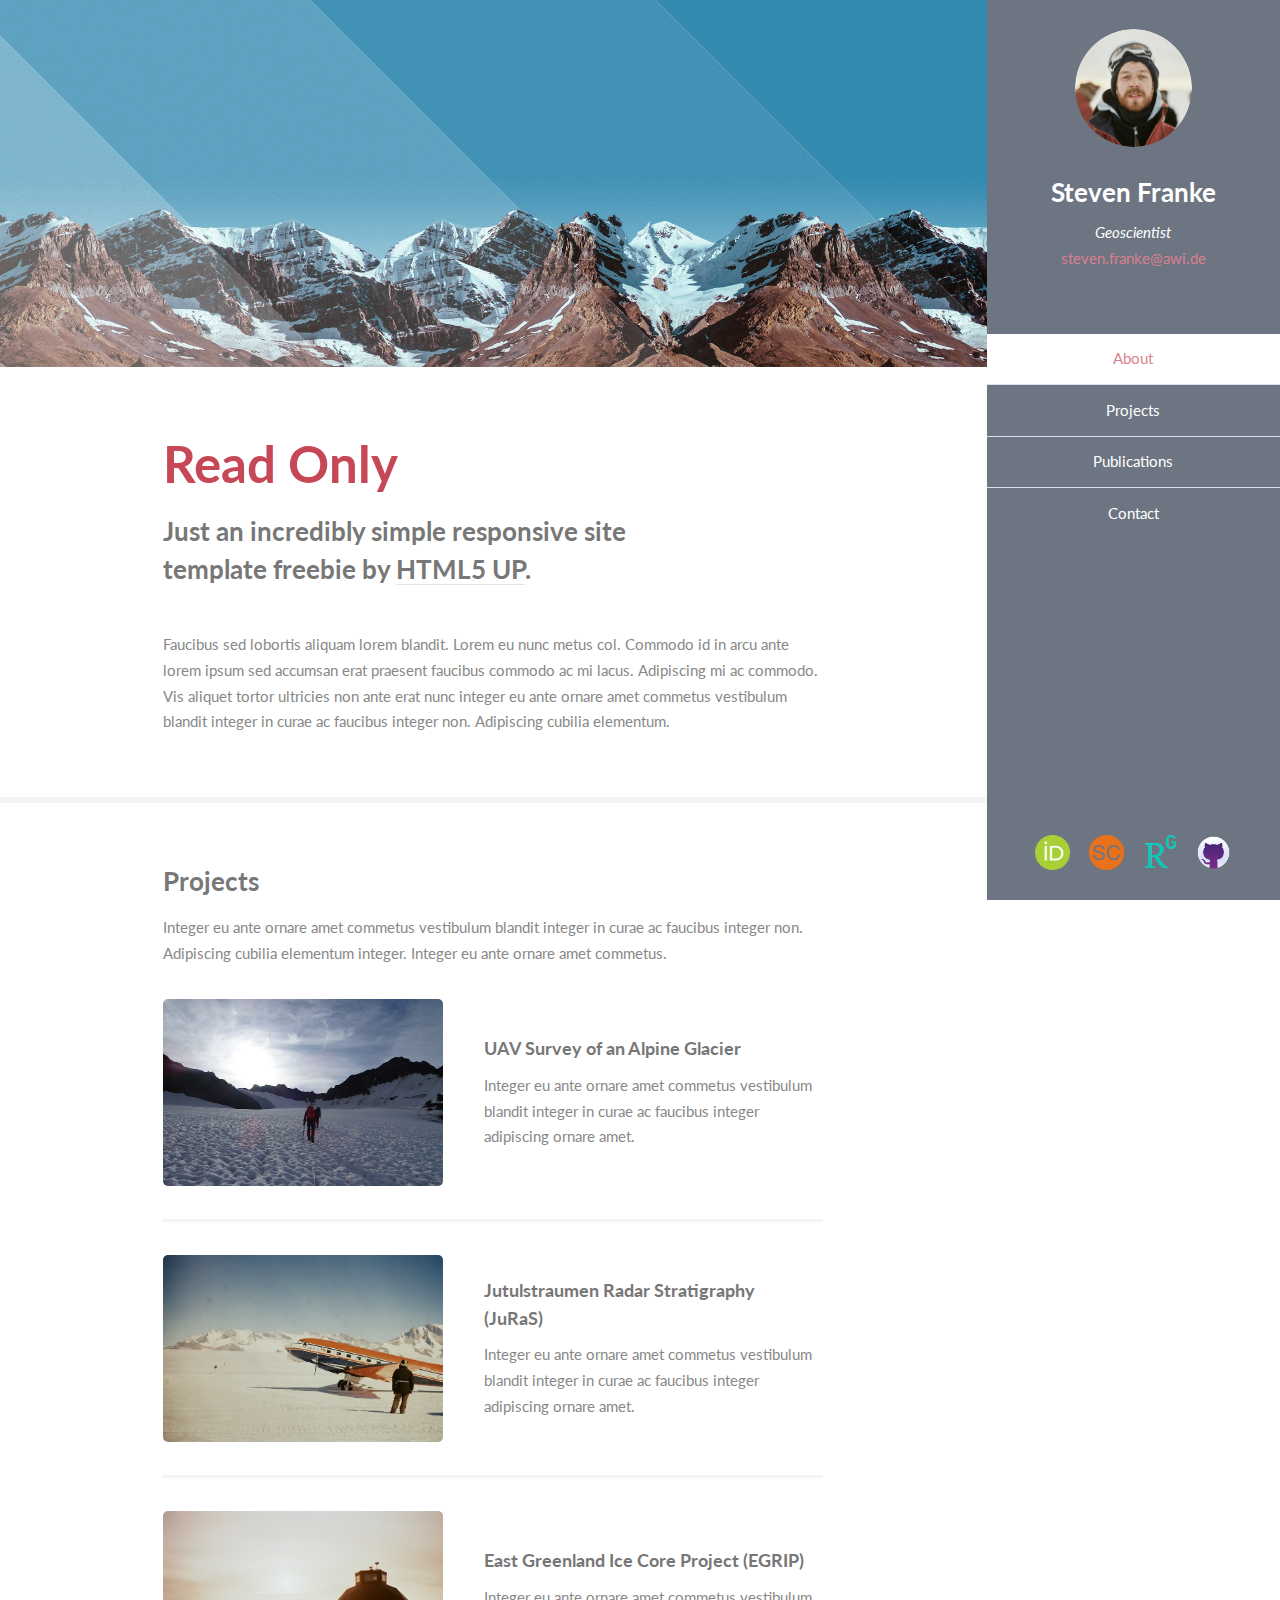
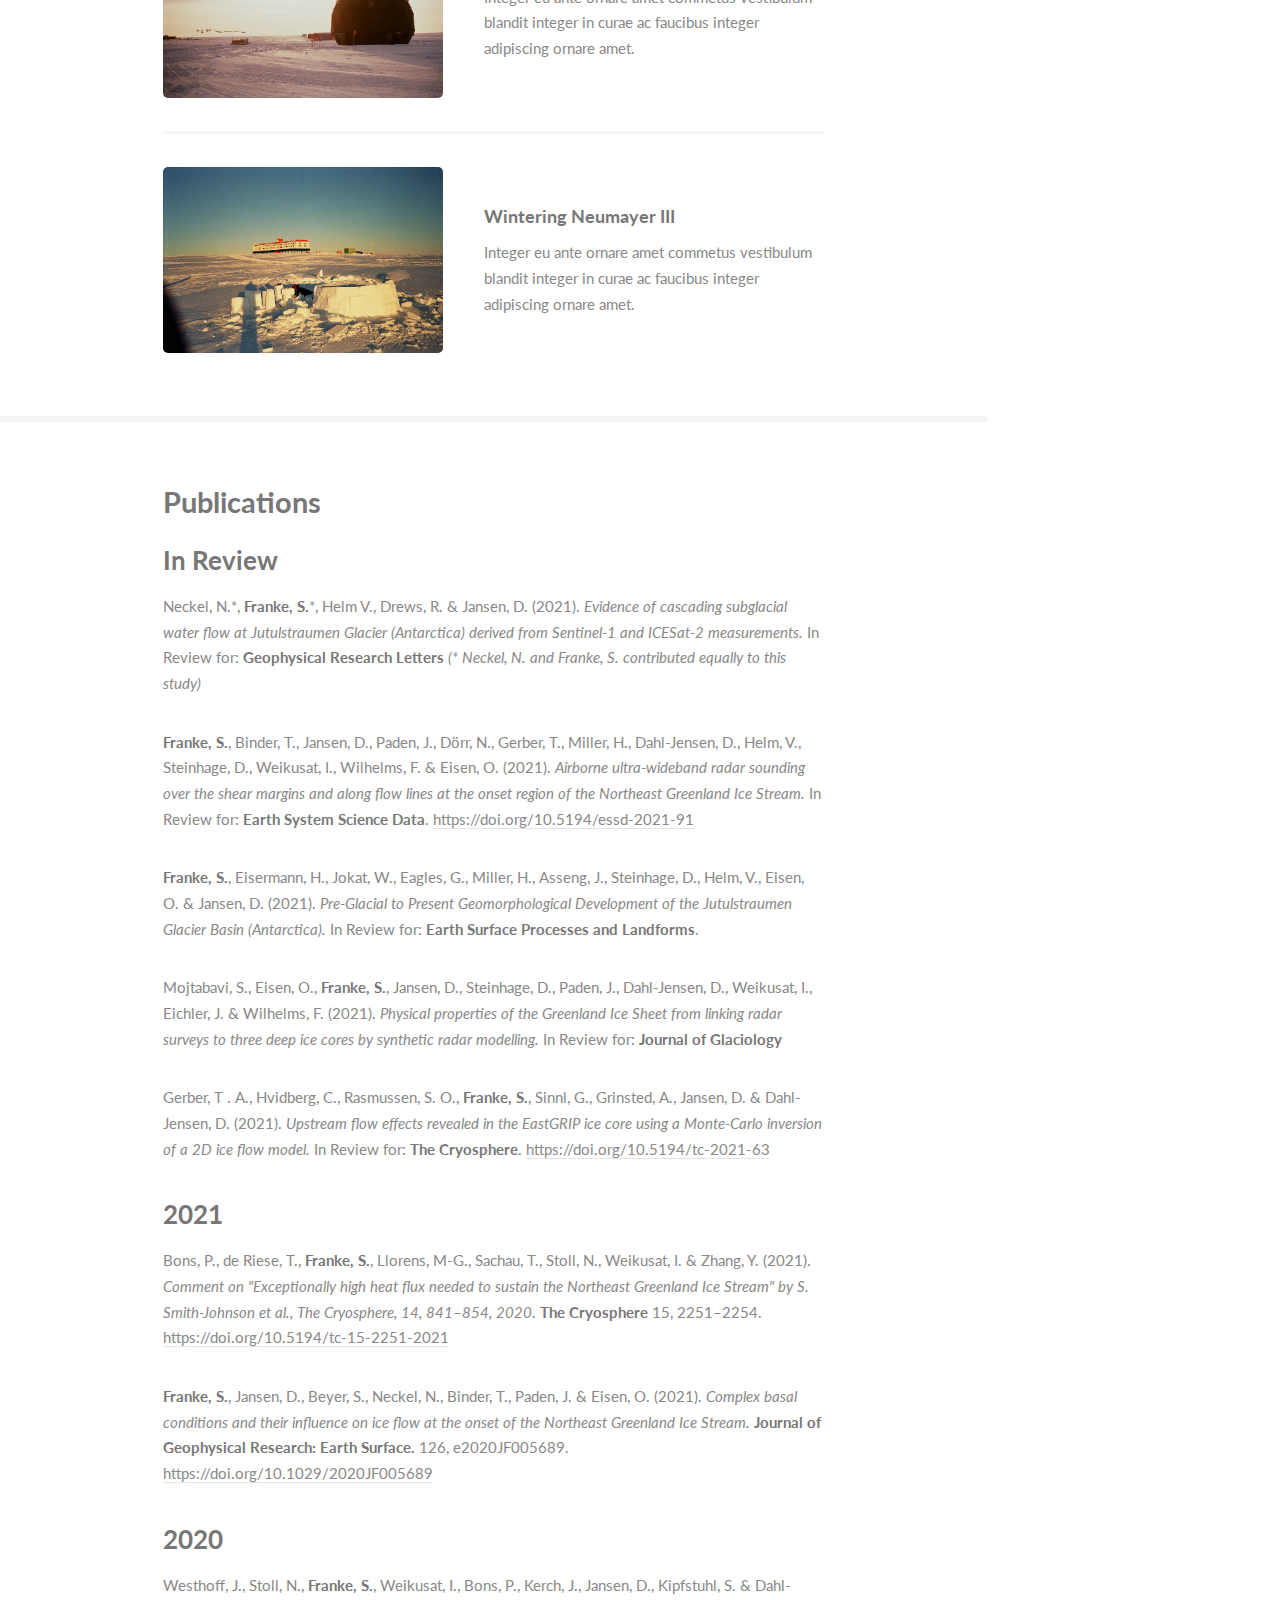
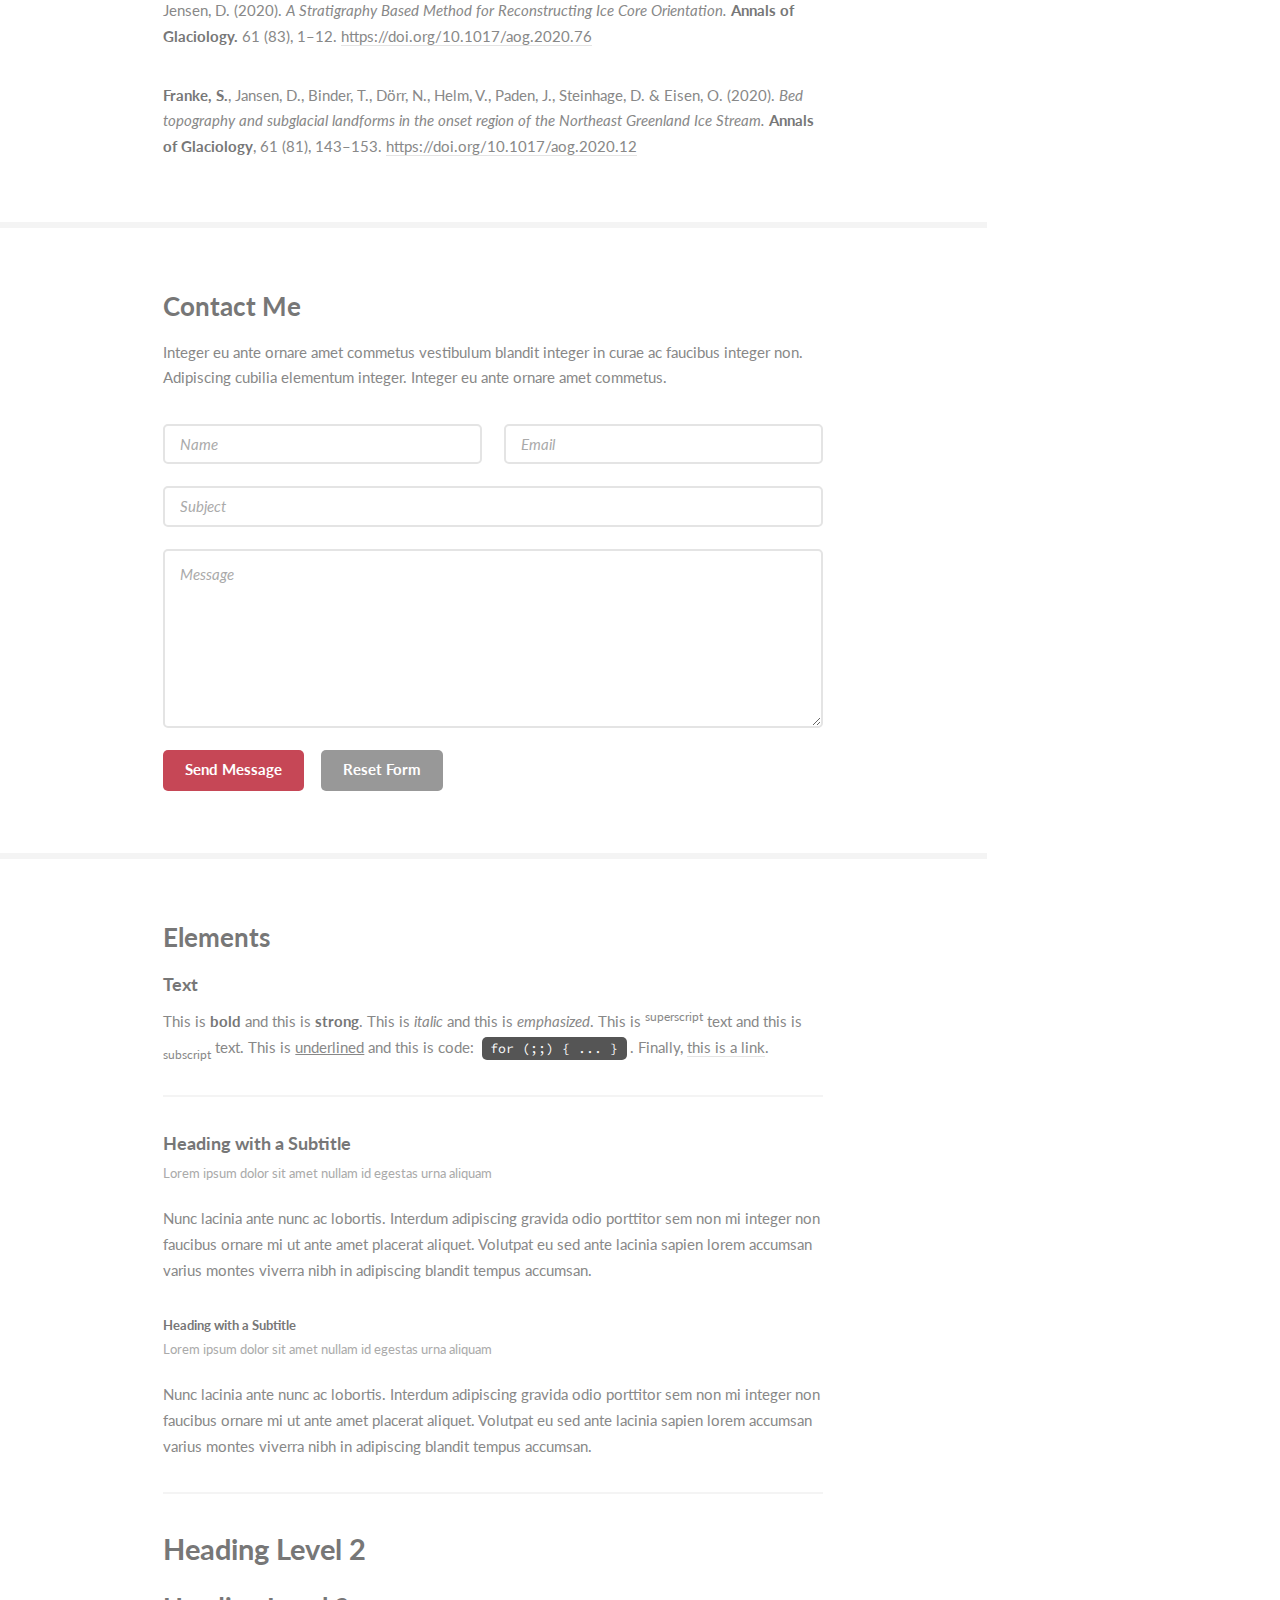
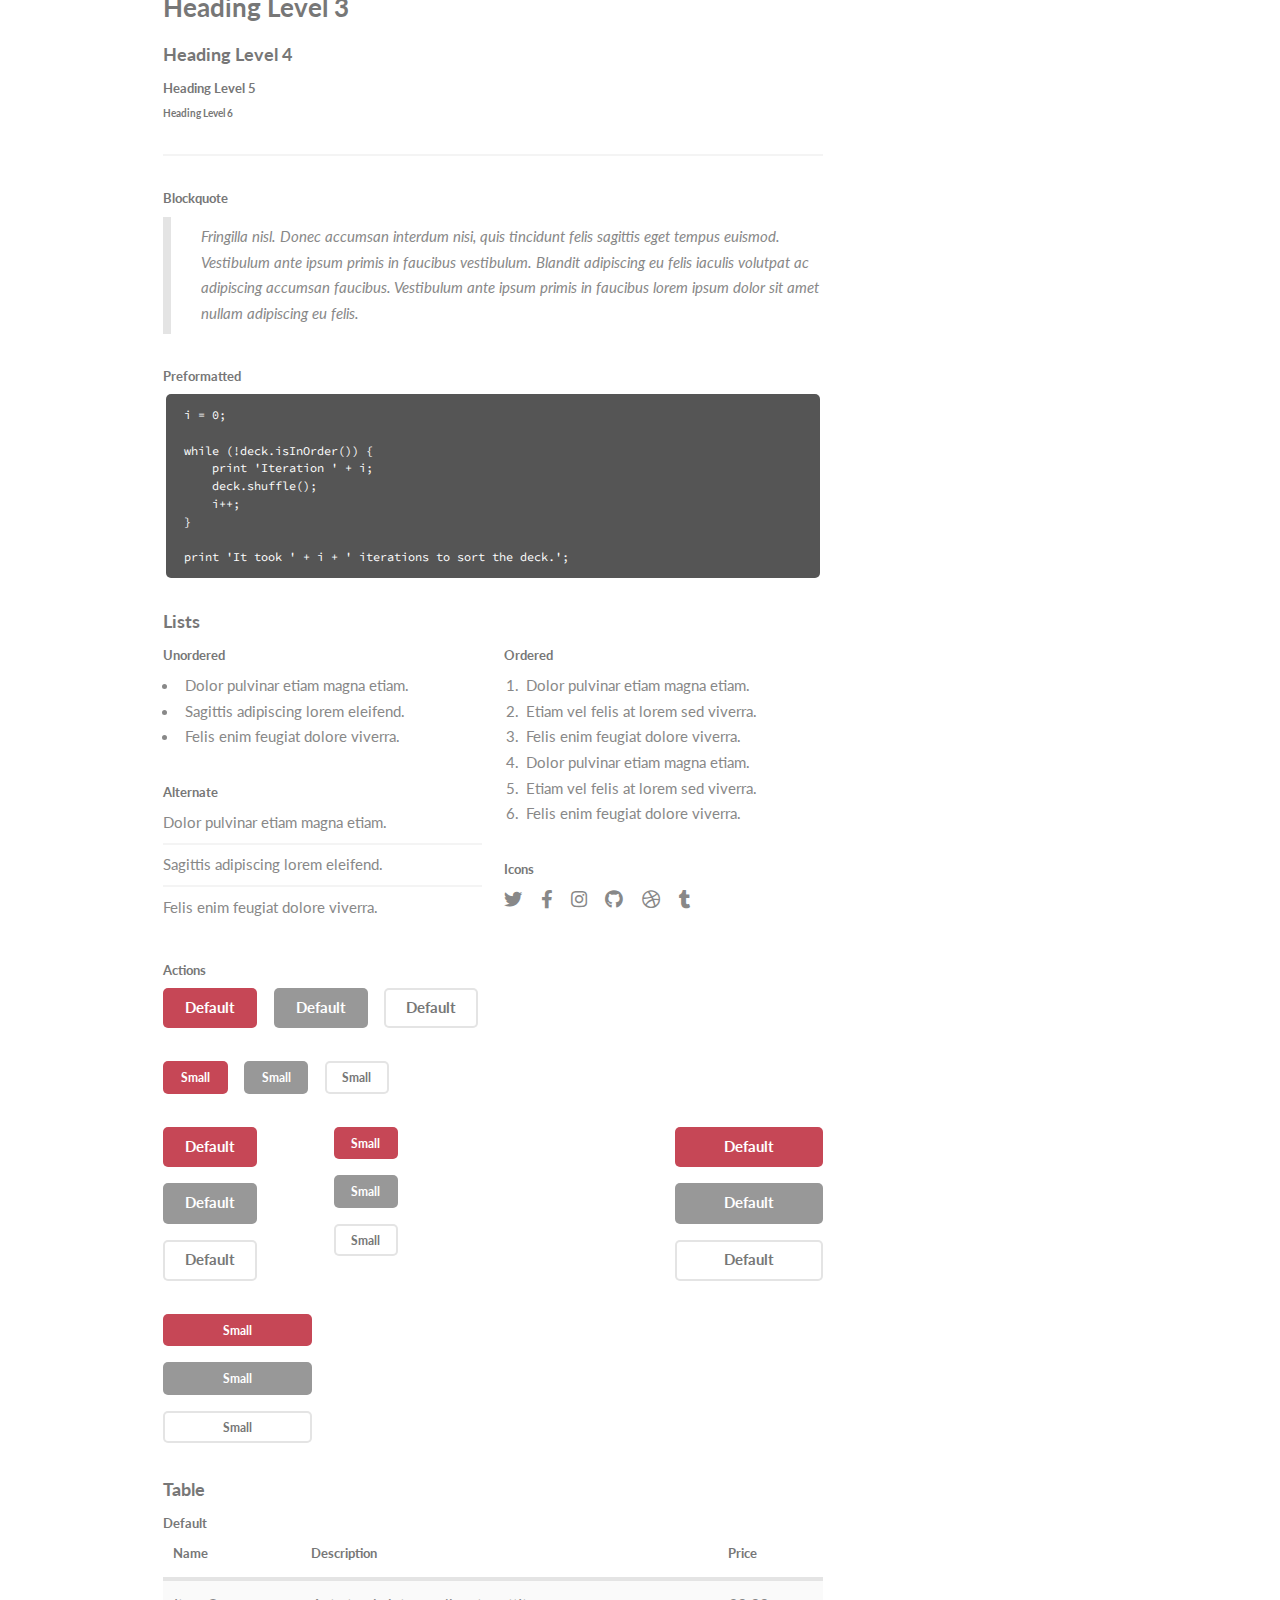
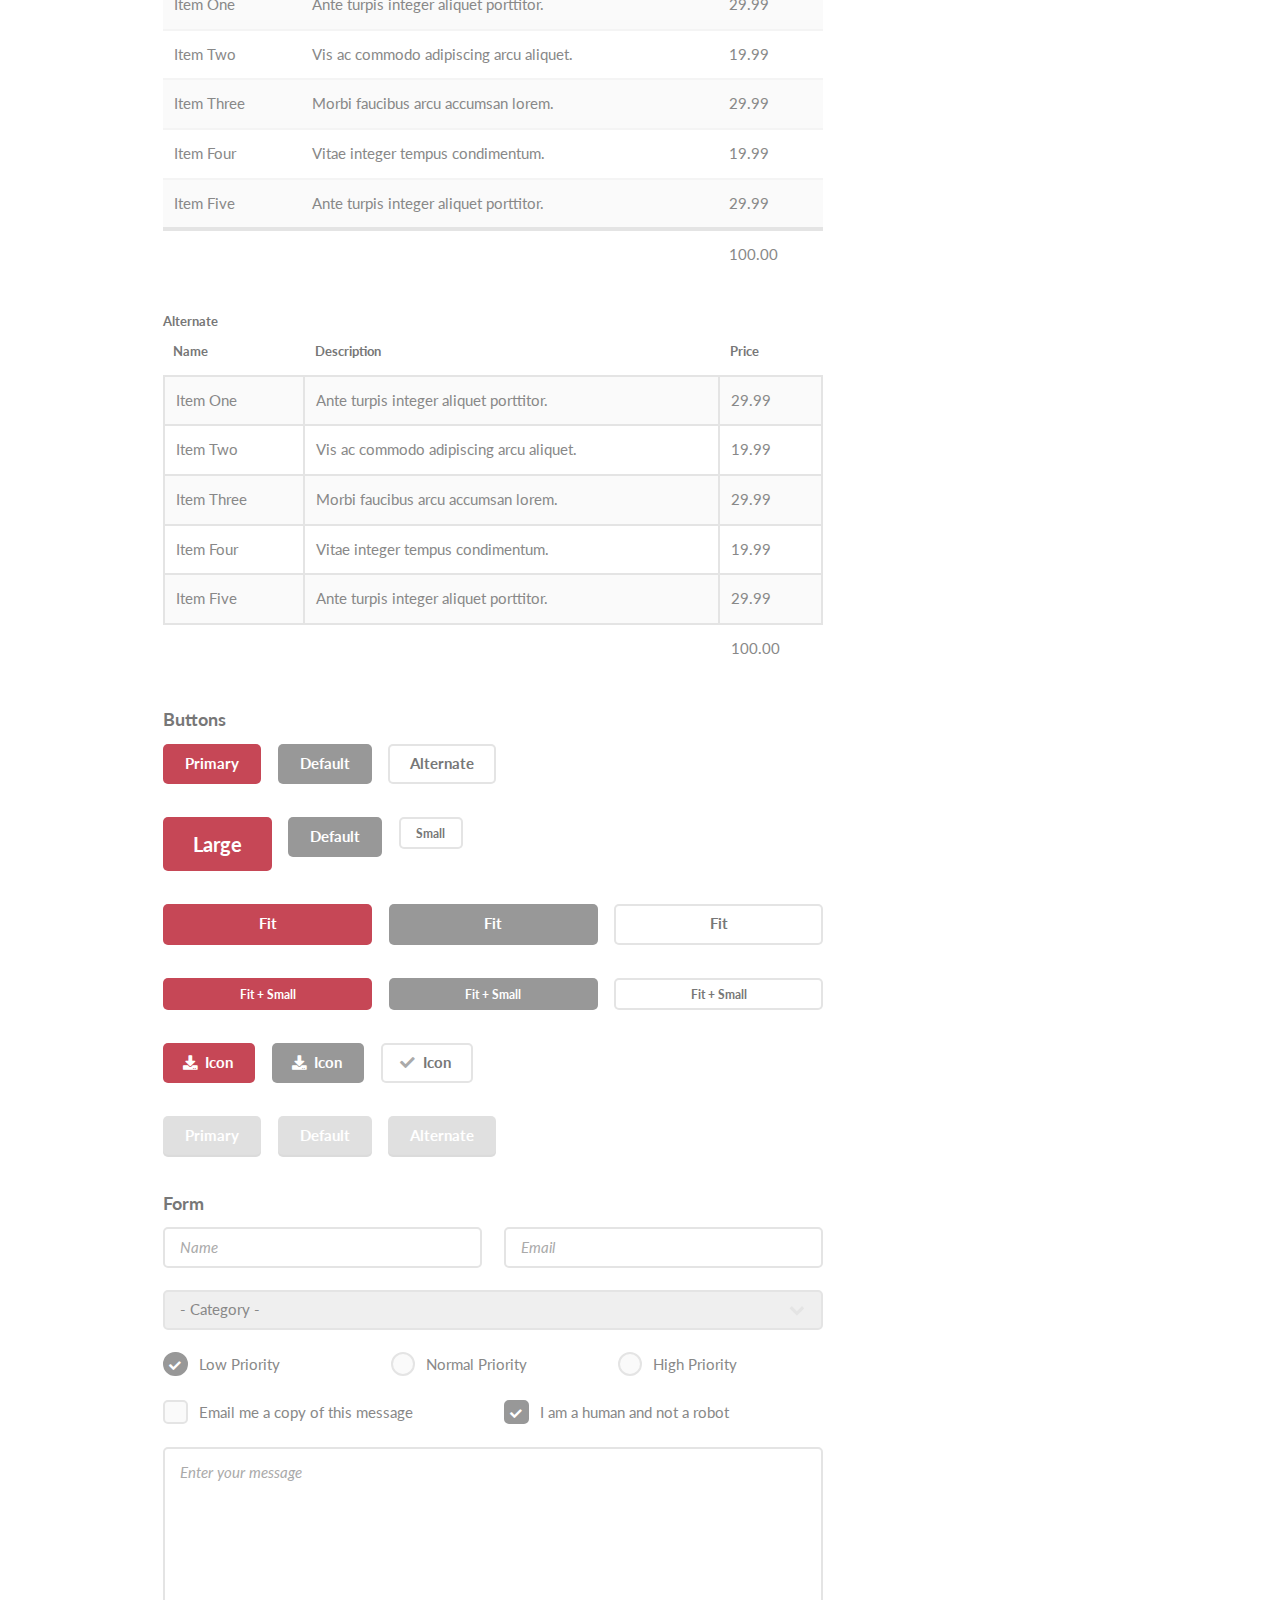
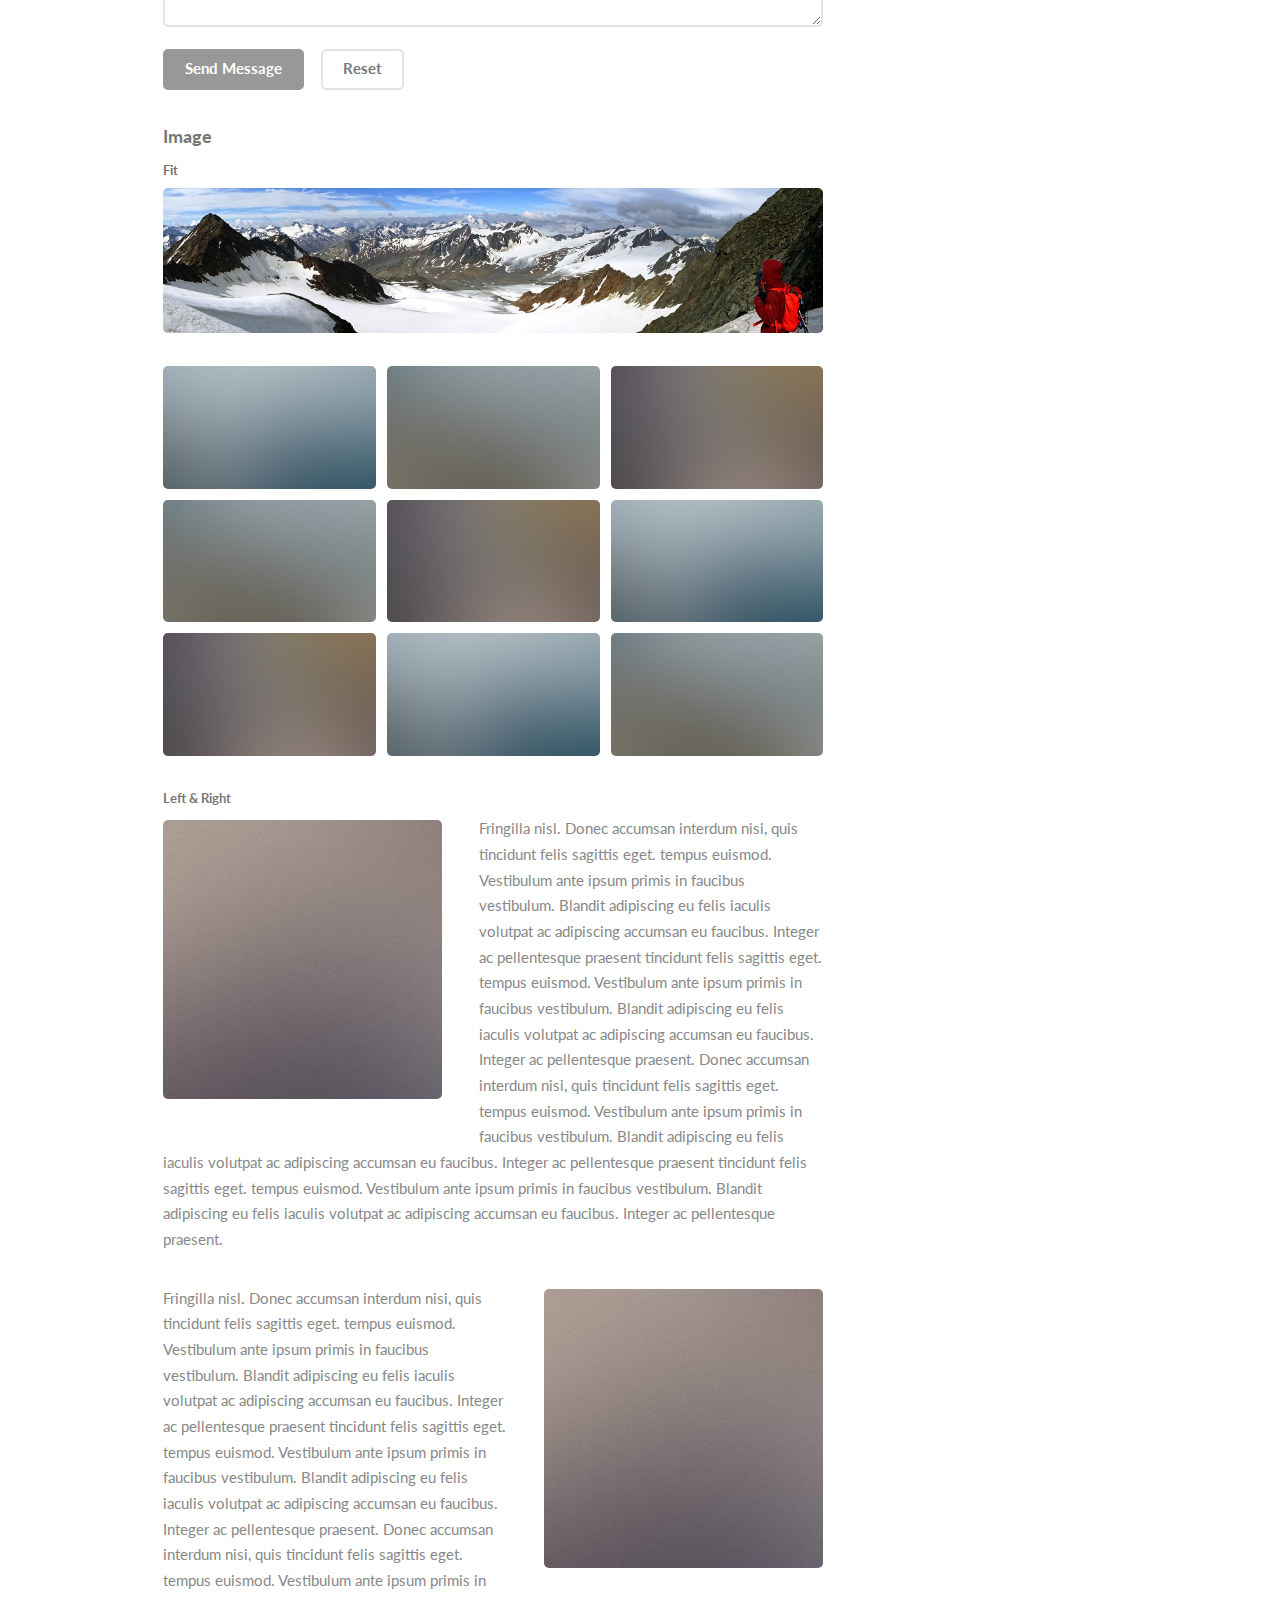
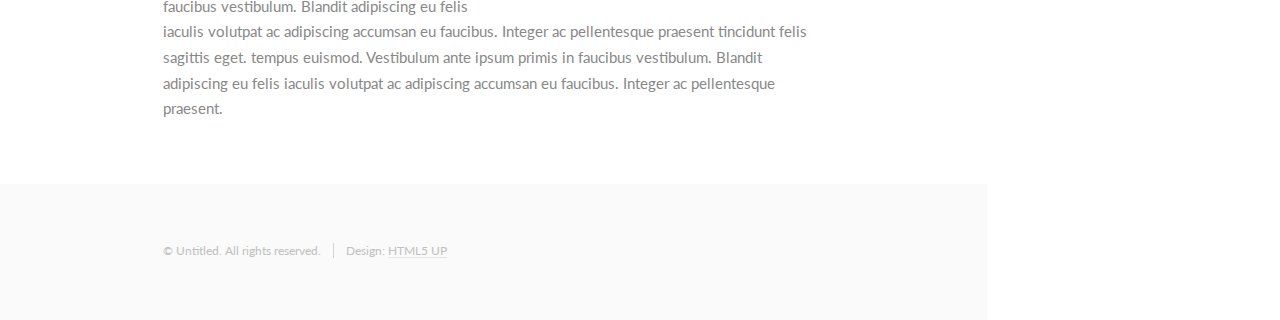
==== commit 804e4903: "aerial added" ====
--- a/index.html
+++ b/index.html
@@ -49,8 +49,10 @@
 
 						<!-- One -->
 							<section id="one">
-								<div class="image main" data-position="center">
-									<img src="images/banner.jpg" alt="" />
+								<div class="container_x">
+									 <iframe class="resp-iframe" src="./aerial/aerial.html" title=""></iframe> 
+
+									<!-- <img src="images/banner.jpg" alt="" /> -->
 								</div>
 								<div class="container">
 									<header class="major">
--- a/assets/css/main.css
+++ b/assets/css/main.css
@@ -1710,6 +1710,13 @@
 		margin: 0 auto;
 		max-width: calc(100% - 4.5em);
 		width: 45em;
+	}
+
+	.container_x {
+		margin: 0 auto;
+		max-width: 100%;
+		width: 100%;
+		height:  25em;
 	}
 
 		.container.xsmall {
@@ -3313,4 +3320,19 @@
 				padding: 0;
 			}
 
-	}+	}
+
+.resp-container {
+    position: relative;
+    overflow: hidden;
+    width:  100%;
+}
+
+.resp-iframe {
+    position: relative;
+    top: 0;
+    left: 0;
+    width: 100%;
+    height: 100%;
+    border: 0;
+}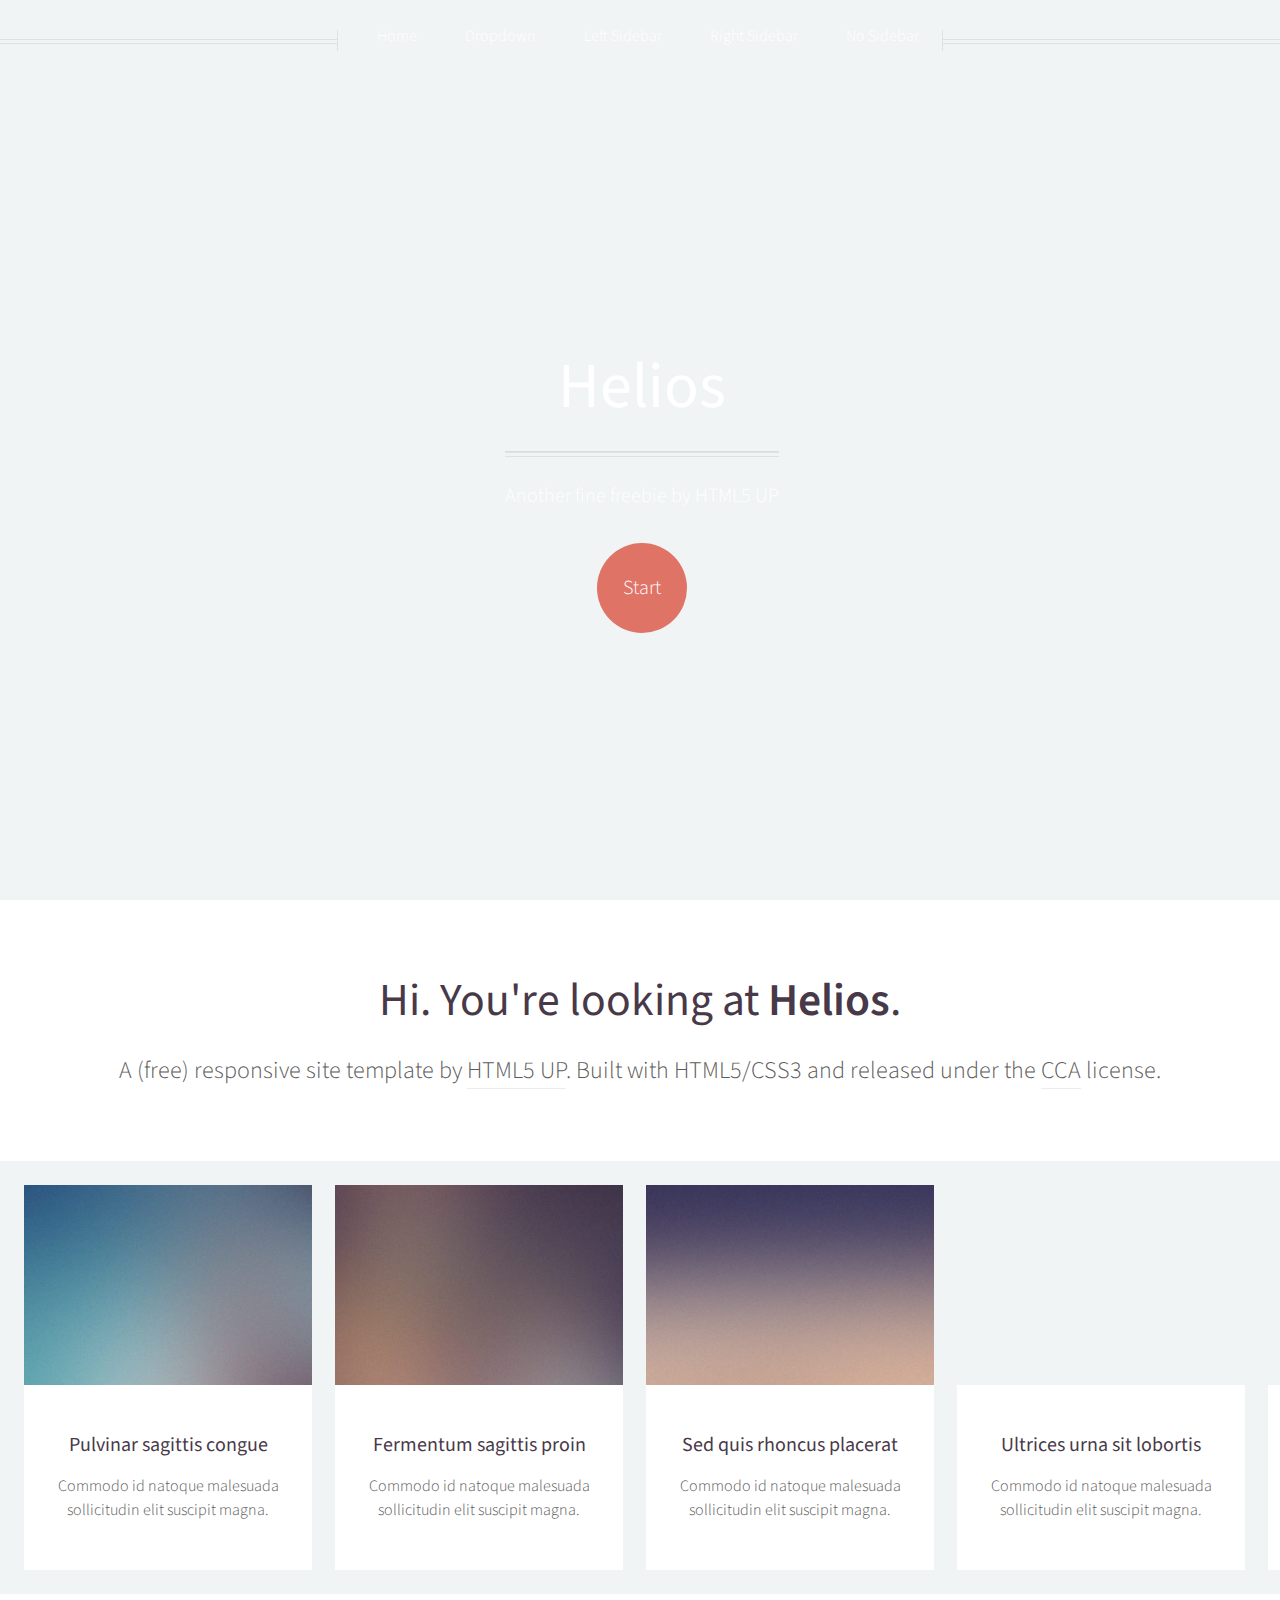
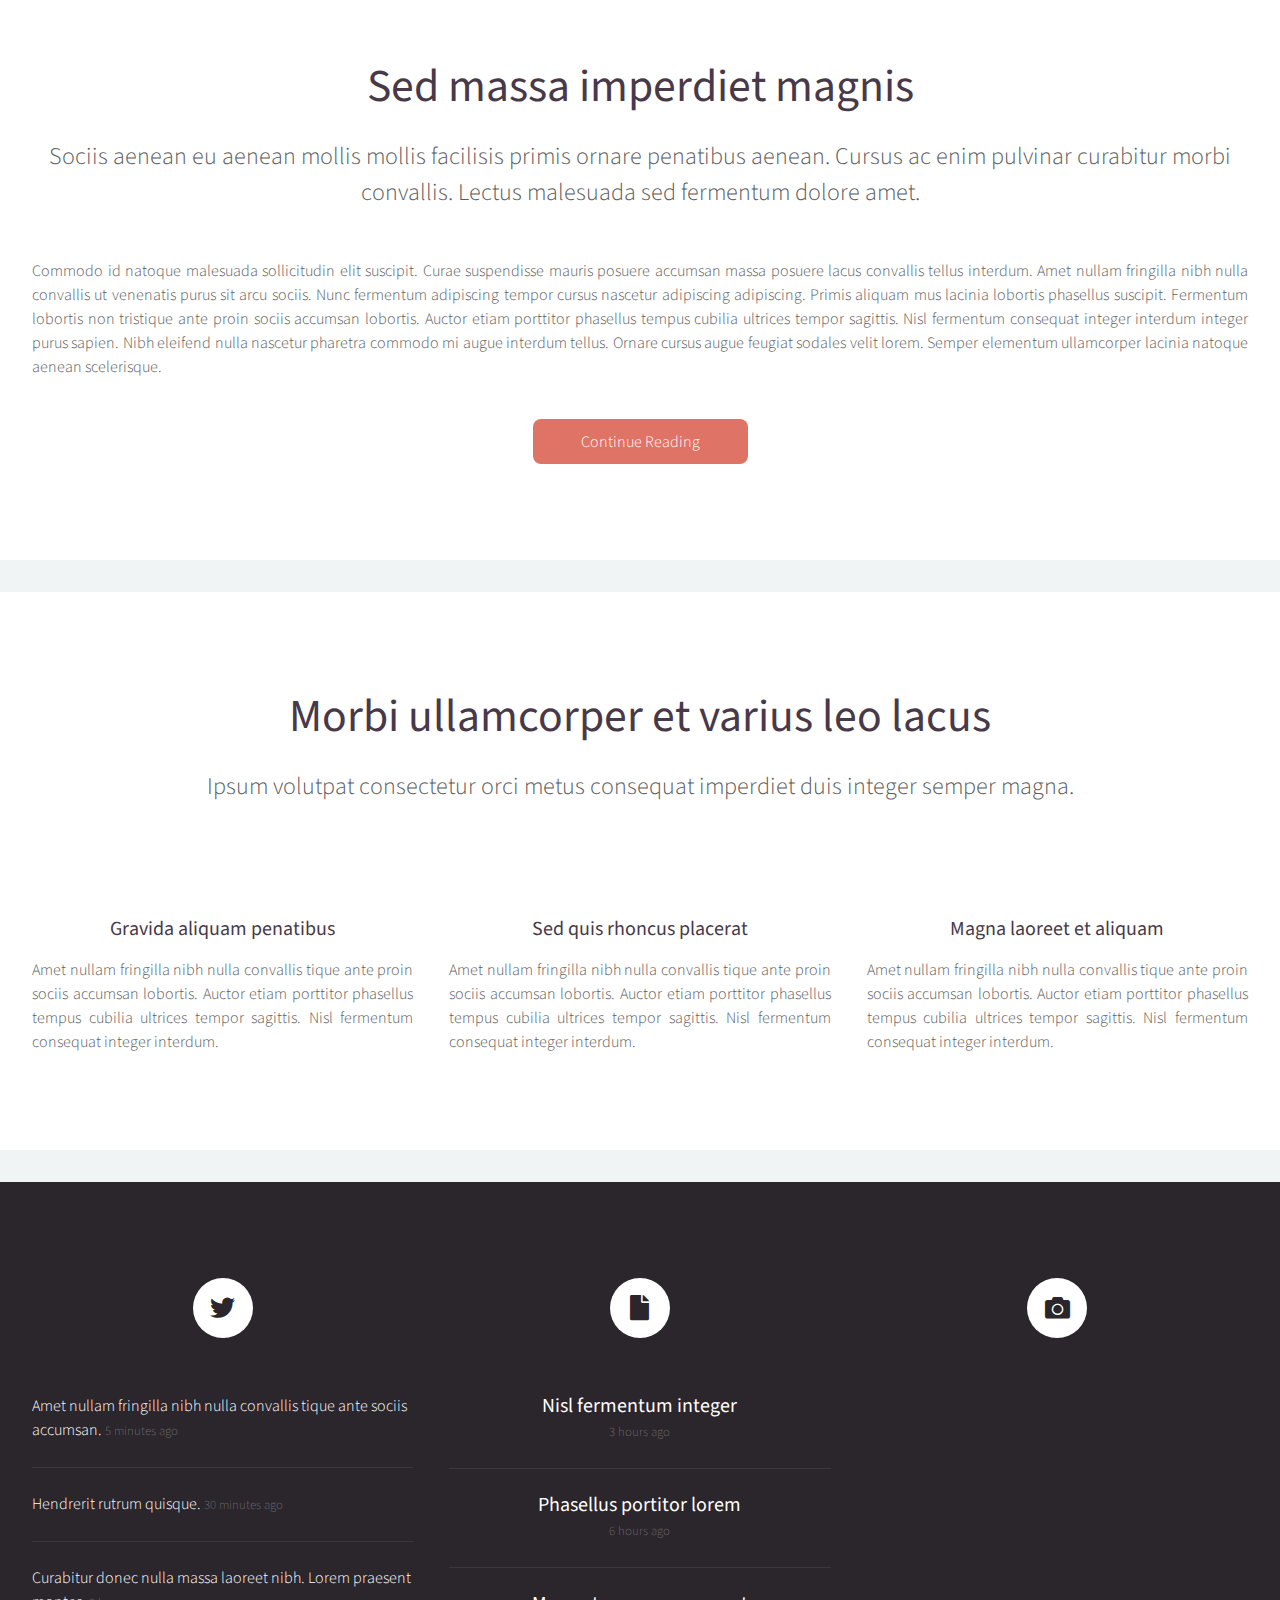
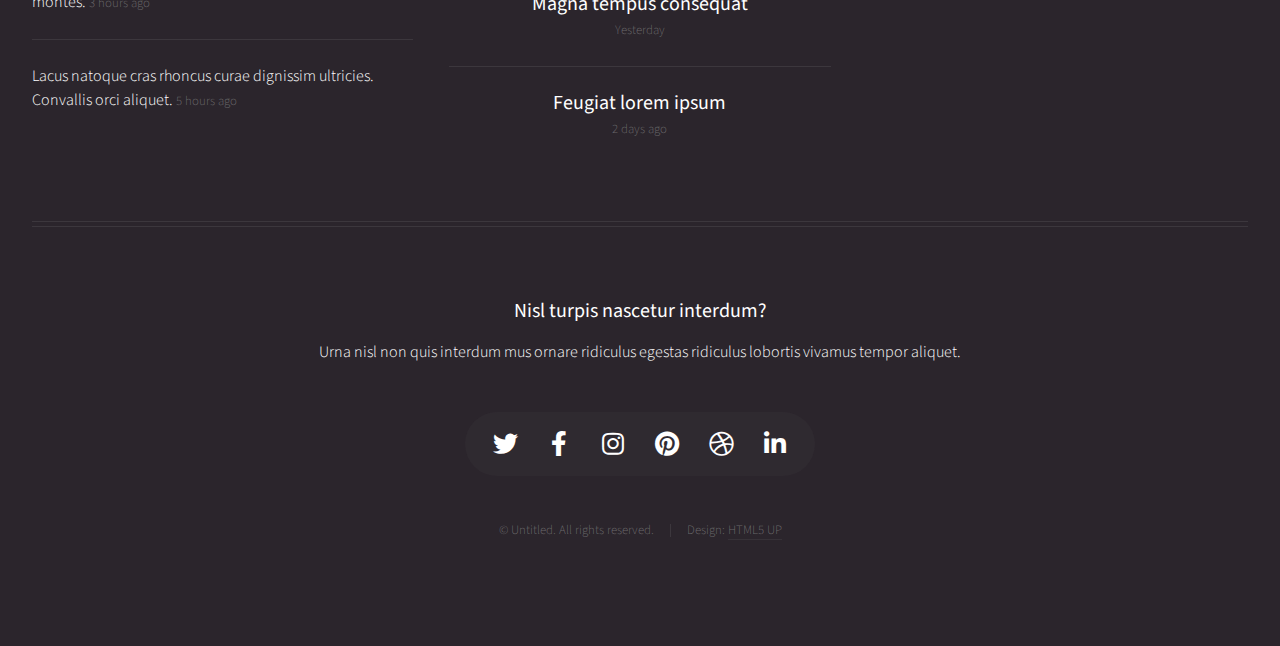
==== commit 0172b3de: "full makeover" ====
--- a/index.html
+++ b/index.html
@@ -1,537 +1,383 @@
 <!DOCTYPE HTML>
 <!--
-	Read Only by HTML5 UP
+	Helios by HTML5 UP
 	html5up.net | @ajlkn
 	Free for personal and commercial use under the CCA 3.0 license (html5up.net/license)
 -->
 <html>
 	<head>
-		<title>Read Only by HTML5 UP</title>
+		<title>Helios by HTML5 UP</title>
 		<meta charset="utf-8" />
 		<meta name="viewport" content="width=device-width, initial-scale=1, user-scalable=no" />
 		<link rel="stylesheet" href="assets/css/main.css" />
+		<noscript><link rel="stylesheet" href="assets/css/noscript.css" /></noscript>
 	</head>
-	<body class="is-preload">
-
-		<!-- Header -->
-			<section id="header">
-				<header>
-					<span class="image avatar"><img src="images/stevo_round.png" alt="" /></span>
-					<h1 id="logo"><a href="#">Steven Franke</a></h1>
-					<p>Geoscientist</p>
-					<ul class="icons">
-						<li><a href="mailto:steven.franke@awi.de" class="image">steven.franke@awi.de</a></li>
-					</ul>
-				</header>
-				<nav id="nav">
-					<ul>
-						<li><a href="#one" class="active">About</a></li>
-						<li><a href="#two">Projects</a></li>
-						<li><a href="#three">Publications</a></li>
-						<li><a href="#four">Contact</a></li>
-					</ul>
-				</nav>
-				<footer>
-					<ul class="icons">
-						<li><a href="#" class="image"><img src="images/orcid.png" width="35px" alt="" data-position="center center" /></a></li>
-							<li><a href="#" class="image"><img src="images/scopus.png" width="35px" alt="" data-position="center center" /></a></li>
-							<li><a href="#" class="image"><img src="images/rg.png" width="35px" alt="" data-position="center center" /></a></li>
-							<li><a href="#" class="image"><img src="images/github.png" width="35px" alt="" data-position="center center" /></a></li>
-					</ul>
-				</footer>
-			</section>
-
-		<!-- Wrapper -->
-			<div id="wrapper">
-
-				<!-- Main -->
-					<div id="main">
-
-						<!-- One -->
-							<section id="one">
-								<div class="container_x">
-									 <iframe class="resp-iframe" src="./aerial/aerial.html" title=""></iframe> 
-
-									<!-- <img src="images/banner.jpg" alt="" /> -->
-								</div>
-								<div class="container">
-									<header class="major">
-										<h2>Read Only</h2>
-										<p>Just an incredibly simple responsive site<br />
-										template freebie by <a href="http://html5up.net">HTML5 UP</a>.</p>
+	<body class="homepage is-preload">
+		<div id="page-wrapper">
+
+			<!-- Header -->
+				<div id="header">
+
+					<!-- Inner -->
+						<div class="inner">
+							<header>
+								<h1><a href="index.html" id="logo">Helios</a></h1>
+								<hr />
+								<p>Another fine freebie by HTML5 UP</p>
+							</header>
+							<footer>
+								<a href="#banner" class="button circled scrolly">Start</a>
+							</footer>
+						</div>
+
+					<!-- Nav -->
+						<nav id="nav">
+							<ul>
+								<li><a href="index.html">Home</a></li>
+								<li>
+									<a href="#">Dropdown</a>
+									<ul>
+										<li><a href="#">Lorem ipsum dolor</a></li>
+										<li><a href="#">Magna phasellus</a></li>
+										<li><a href="#">Etiam dolore nisl</a></li>
+										<li>
+											<a href="#">And a submenu &hellip;</a>
+											<ul>
+												<li><a href="#">Lorem ipsum dolor</a></li>
+												<li><a href="#">Phasellus consequat</a></li>
+												<li><a href="#">Magna phasellus</a></li>
+												<li><a href="#">Etiam dolore nisl</a></li>
+											</ul>
+										</li>
+										<li><a href="#">Veroeros feugiat</a></li>
+									</ul>
+								</li>
+								<li><a href="left-sidebar.html">Left Sidebar</a></li>
+								<li><a href="right-sidebar.html">Right Sidebar</a></li>
+								<li><a href="no-sidebar.html">No Sidebar</a></li>
+							</ul>
+						</nav>
+
+				</div>
+
+			<!-- Banner -->
+				<section id="banner">
+					<header>
+						<h2>Hi. You're looking at <strong>Helios</strong>.</h2>
+						<p>
+							A (free) responsive site template by <a href="http://html5up.net">HTML5 UP</a>.
+							Built with HTML5/CSS3 and released under the <a href="http://html5up.net/license">CCA</a> license.
+						</p>
+					</header>
+				</section>
+
+			<!-- Carousel -->
+				<section class="carousel">
+					<div class="reel">
+
+						<article>
+							<a href="#" class="image featured"><img src="images/pic01.jpg" alt="" /></a>
+							<header>
+								<h3><a href="#">Pulvinar sagittis congue</a></h3>
+							</header>
+							<p>Commodo id natoque malesuada sollicitudin elit suscipit magna.</p>
+						</article>
+
+						<article>
+							<a href="#" class="image featured"><img src="images/pic02.jpg" alt="" /></a>
+							<header>
+								<h3><a href="#">Fermentum sagittis proin</a></h3>
+							</header>
+							<p>Commodo id natoque malesuada sollicitudin elit suscipit magna.</p>
+						</article>
+
+						<article>
+							<a href="#" class="image featured"><img src="images/pic03.jpg" alt="" /></a>
+							<header>
+								<h3><a href="#">Sed quis rhoncus placerat</a></h3>
+							</header>
+							<p>Commodo id natoque malesuada sollicitudin elit suscipit magna.</p>
+						</article>
+
+						<article>
+							<a href="#" class="image featured"><img src="images/pic04.jpg" alt="" /></a>
+							<header>
+								<h3><a href="#">Ultrices urna sit lobortis</a></h3>
+							</header>
+							<p>Commodo id natoque malesuada sollicitudin elit suscipit magna.</p>
+						</article>
+
+						<article>
+							<a href="#" class="image featured"><img src="images/pic05.jpg" alt="" /></a>
+							<header>
+								<h3><a href="#">Varius magnis sollicitudin</a></h3>
+							</header>
+							<p>Commodo id natoque malesuada sollicitudin elit suscipit magna.</p>
+						</article>
+
+						<article>
+							<a href="#" class="image featured"><img src="images/pic01.jpg" alt="" /></a>
+							<header>
+								<h3><a href="#">Pulvinar sagittis congue</a></h3>
+							</header>
+							<p>Commodo id natoque malesuada sollicitudin elit suscipit magna.</p>
+						</article>
+
+						<article>
+							<a href="#" class="image featured"><img src="images/pic02.jpg" alt="" /></a>
+							<header>
+								<h3><a href="#">Fermentum sagittis proin</a></h3>
+							</header>
+							<p>Commodo id natoque malesuada sollicitudin elit suscipit magna.</p>
+						</article>
+
+						<article>
+							<a href="#" class="image featured"><img src="images/pic03.jpg" alt="" /></a>
+							<header>
+								<h3><a href="#">Sed quis rhoncus placerat</a></h3>
+							</header>
+							<p>Commodo id natoque malesuada sollicitudin elit suscipit magna.</p>
+						</article>
+
+						<article>
+							<a href="#" class="image featured"><img src="images/pic04.jpg" alt="" /></a>
+							<header>
+								<h3><a href="#">Ultrices urna sit lobortis</a></h3>
+							</header>
+							<p>Commodo id natoque malesuada sollicitudin elit suscipit magna.</p>
+						</article>
+
+						<article>
+							<a href="#" class="image featured"><img src="images/pic05.jpg" alt="" /></a>
+							<header>
+								<h3><a href="#">Varius magnis sollicitudin</a></h3>
+							</header>
+							<p>Commodo id natoque malesuada sollicitudin elit suscipit magna.</p>
+						</article>
+
+					</div>
+				</section>
+
+			<!-- Main -->
+				<div class="wrapper style2">
+
+					<article id="main" class="container special">
+						<a href="#" class="image featured"><img src="images/pic06.jpg" alt="" /></a>
+						<header>
+							<h2><a href="#">Sed massa imperdiet magnis</a></h2>
+							<p>
+								Sociis aenean eu aenean mollis mollis facilisis primis ornare penatibus aenean. Cursus ac enim
+								pulvinar curabitur morbi convallis. Lectus malesuada sed fermentum dolore amet.
+							</p>
+						</header>
+						<p>
+							Commodo id natoque malesuada sollicitudin elit suscipit. Curae suspendisse mauris posuere accumsan massa
+							posuere lacus convallis tellus interdum. Amet nullam fringilla nibh nulla convallis ut venenatis purus
+							sit arcu sociis. Nunc fermentum adipiscing tempor cursus nascetur adipiscing adipiscing. Primis aliquam
+							mus lacinia lobortis phasellus suscipit. Fermentum lobortis non tristique ante proin sociis accumsan
+							lobortis. Auctor etiam porttitor phasellus tempus cubilia ultrices tempor sagittis. Nisl fermentum
+							consequat integer interdum integer purus sapien. Nibh eleifend nulla nascetur pharetra commodo mi augue
+							interdum tellus. Ornare cursus augue feugiat sodales velit lorem. Semper elementum ullamcorper lacinia
+							natoque aenean scelerisque.
+						</p>
+						<footer>
+							<a href="#" class="button">Continue Reading</a>
+						</footer>
+					</article>
+
+				</div>
+
+			<!-- Features -->
+				<div class="wrapper style1">
+
+					<section id="features" class="container special">
+						<header>
+							<h2>Morbi ullamcorper et varius leo lacus</h2>
+							<p>Ipsum volutpat consectetur orci metus consequat imperdiet duis integer semper magna.</p>
+						</header>
+						<div class="row">
+							<article class="col-4 col-12-mobile special">
+								<a href="#" class="image featured"><img src="images/pic07.jpg" alt="" /></a>
+								<header>
+									<h3><a href="#">Gravida aliquam penatibus</a></h3>
+								</header>
+								<p>
+									Amet nullam fringilla nibh nulla convallis tique ante proin sociis accumsan lobortis. Auctor etiam
+									porttitor phasellus tempus cubilia ultrices tempor sagittis. Nisl fermentum consequat integer interdum.
+								</p>
+							</article>
+							<article class="col-4 col-12-mobile special">
+								<a href="#" class="image featured"><img src="images/pic08.jpg" alt="" /></a>
+								<header>
+									<h3><a href="#">Sed quis rhoncus placerat</a></h3>
+								</header>
+								<p>
+									Amet nullam fringilla nibh nulla convallis tique ante proin sociis accumsan lobortis. Auctor etiam
+									porttitor phasellus tempus cubilia ultrices tempor sagittis. Nisl fermentum consequat integer interdum.
+								</p>
+							</article>
+							<article class="col-4 col-12-mobile special">
+								<a href="#" class="image featured"><img src="images/pic09.jpg" alt="" /></a>
+								<header>
+									<h3><a href="#">Magna laoreet et aliquam</a></h3>
+								</header>
+								<p>
+									Amet nullam fringilla nibh nulla convallis tique ante proin sociis accumsan lobortis. Auctor etiam
+									porttitor phasellus tempus cubilia ultrices tempor sagittis. Nisl fermentum consequat integer interdum.
+								</p>
+							</article>
+						</div>
+					</section>
+
+				</div>
+
+			<!-- Footer -->
+				<div id="footer">
+					<div class="container">
+						<div class="row">
+
+							<!-- Tweets -->
+								<section class="col-4 col-12-mobile">
+									<header>
+										<h2 class="icon brands fa-twitter circled"><span class="label">Tweets</span></h2>
 									</header>
-									<p>Faucibus sed lobortis aliquam lorem blandit. Lorem eu nunc metus col. Commodo id in arcu ante lorem ipsum sed accumsan erat praesent faucibus commodo ac mi lacus. Adipiscing mi ac commodo. Vis aliquet tortor ultricies non ante erat nunc integer eu ante ornare amet commetus vestibulum blandit integer in curae ac faucibus integer non. Adipiscing cubilia elementum.</p>
-								</div>
-							</section>
-
-
-						<!-- Three -->
-							<section id="two">
-								<div class="container">
-									<h3>Projects</h3>
-									<p>Integer eu ante ornare amet commetus vestibulum blandit integer in curae ac faucibus integer non. Adipiscing cubilia elementum integer. Integer eu ante ornare amet commetus.</p>
-									<div class="features">
-										<article>
-											<a href="#" class="image"><img src="images/uav.jpg" alt="" /></a>
-											<div class="inner">
-												<h4>UAV Survey of an Alpine Glacier</h4>
-												<p>Integer eu ante ornare amet commetus vestibulum blandit integer in curae ac faucibus integer adipiscing ornare amet.</p>
-											</div>
-										</article>
-										<article>
-											<a href="#" class="image"><img src="images/juras.jpg" alt="" /></a>
-											<div class="inner">
-												<h4>Jutulstraumen Radar Stratigraphy (JuRaS)</h4>
-												<p>Integer eu ante ornare amet commetus vestibulum blandit integer in curae ac faucibus integer adipiscing ornare amet.</p>
-											</div>
-										</article>
-										<article>
-											<a href="#" class="image"><img src="images/egrip.jpg" alt="" /></a>
-											<div class="inner">
-												<h4>East Greenland Ice Core Project (EGRIP)</h4>
-												<p>Integer eu ante ornare amet commetus vestibulum blandit integer in curae ac faucibus integer adipiscing ornare amet.</p>
-											</div>
-										</article>
-										<article>
-											<a href="#" class="image"><img src="images/nm3.jpg" alt="" /></a>
-											<div class="inner">
-												<h4>Wintering Neumayer III</h4>
-												<p>Integer eu ante ornare amet commetus vestibulum blandit integer in curae ac faucibus integer adipiscing ornare amet.</p>
-											</div>
-										</article>
+									<ul class="divided">
+										<li>
+											<article class="tweet">
+												Amet nullam fringilla nibh nulla convallis tique ante sociis accumsan.
+												<span class="timestamp">5 minutes ago</span>
+											</article>
+										</li>
+										<li>
+											<article class="tweet">
+												Hendrerit rutrum quisque.
+												<span class="timestamp">30 minutes ago</span>
+											</article>
+										</li>
+										<li>
+											<article class="tweet">
+												Curabitur donec nulla massa laoreet nibh. Lorem praesent montes.
+												<span class="timestamp">3 hours ago</span>
+											</article>
+										</li>
+										<li>
+											<article class="tweet">
+												Lacus natoque cras rhoncus curae dignissim ultricies. Convallis orci aliquet.
+												<span class="timestamp">5 hours ago</span>
+											</article>
+										</li>
+									</ul>
+								</section>
+
+							<!-- Posts -->
+								<section class="col-4 col-12-mobile">
+									<header>
+										<h2 class="icon solid fa-file circled"><span class="label">Posts</span></h2>
+									</header>
+									<ul class="divided">
+										<li>
+											<article class="post stub">
+												<header>
+													<h3><a href="#">Nisl fermentum integer</a></h3>
+												</header>
+												<span class="timestamp">3 hours ago</span>
+											</article>
+										</li>
+										<li>
+											<article class="post stub">
+												<header>
+													<h3><a href="#">Phasellus portitor lorem</a></h3>
+												</header>
+												<span class="timestamp">6 hours ago</span>
+											</article>
+										</li>
+										<li>
+											<article class="post stub">
+												<header>
+													<h3><a href="#">Magna tempus consequat</a></h3>
+												</header>
+												<span class="timestamp">Yesterday</span>
+											</article>
+										</li>
+										<li>
+											<article class="post stub">
+												<header>
+													<h3><a href="#">Feugiat lorem ipsum</a></h3>
+												</header>
+												<span class="timestamp">2 days ago</span>
+											</article>
+										</li>
+									</ul>
+								</section>
+
+							<!-- Photos -->
+								<section class="col-4 col-12-mobile">
+									<header>
+										<h2 class="icon solid fa-camera circled"><span class="label">Photos</span></h2>
+									</header>
+									<div class="row gtr-25">
+										<div class="col-6">
+											<a href="#" class="image fit"><img src="images/pic10.jpg" alt="" /></a>
+										</div>
+										<div class="col-6">
+											<a href="#" class="image fit"><img src="images/pic11.jpg" alt="" /></a>
+										</div>
+										<div class="col-6">
+											<a href="#" class="image fit"><img src="images/pic12.jpg" alt="" /></a>
+										</div>
+										<div class="col-6">
+											<a href="#" class="image fit"><img src="images/pic13.jpg" alt="" /></a>
+										</div>
+										<div class="col-6">
+											<a href="#" class="image fit"><img src="images/pic14.jpg" alt="" /></a>
+										</div>
+										<div class="col-6">
+											<a href="#" class="image fit"><img src="images/pic15.jpg" alt="" /></a>
+										</div>
 									</div>
-								</div>
-							</section>
-
-						<!-- Two -->
-							<section id="three">
-								<div class="container">
-
-
-									<h2>Publications</h2>
-
-									<h3>In Review</h3>
-
-									<p>
-										Neckel, N.*, <strong>Franke, S.</strong>*, Helm V., Drews, R. & Jansen, D. (2021). <em>Evidence of cascading subglacial water flow at Jutulstraumen Glacier (Antarctica) derived from Sentinel-1 and ICESat-2 measurements.</em>
-									In Review for: <strong>Geophysical Research Letters</strong>
-									<i>(* Neckel, N. and Franke, S. contributed equally to this study)</i>
-									</p>
-
-									<p>
-										<strong>Franke, S.</strong>, Binder, T., Jansen, D., Paden, J., Dörr, N., Gerber, T., Miller, H., Dahl-Jensen, D., Helm, V., Steinhage, D., Weikusat, I., Wilhelms, F. & Eisen, O. (2021). <em>Airborne ultra-wideband radar sounding over the shear margins and along flow lines at the onset region of the Northeast Greenland Ice Stream.</em>
-										In Review for: <strong>Earth System Science Data</strong>. <a href="https://doi.org/10.5194/essd-2021-91" target="blank">https://doi.org/10.5194/essd-2021-91</a>
-									</p>
-
-									<p>
-										<strong>Franke, S.</strong>, Eisermann, H., Jokat, W., Eagles, G., Miller, H., Asseng, J., Steinhage, D., Helm, V., Eisen, O. & Jansen, D. (2021). <em>Pre-Glacial to Present Geomorphological Development of the Jutulstraumen Glacier Basin (Antarctica). </em>In Review for: <strong>Earth Surface Processes and Landforms</strong>.
-									</p>
-
-									<p>
-										Mojtabavi, S., Eisen, O., <strong>Franke, S.</strong>, Jansen, D., Steinhage, D., Paden, J., Dahl-Jensen, D., Weikusat, I., Eichler, J. & Wilhelms, F. (2021). <em>Physical properties of the Greenland Ice Sheet from linking radar surveys to three deep ice cores by synthetic radar modelling.</em> In Review for: <strong>Journal of Glaciology</strong>
-									</p>
-
-									<p>
-										Gerber, T . A., Hvidberg, C., Rasmussen, S. O., <strong>Franke, S.</strong>, Sinnl, G., Grinsted, A., Jansen, D. & Dahl-Jensen, D. (2021). <em>Upstream flow effects revealed in the EastGRIP ice core using a Monte-Carlo inversion of a 2D ice flow model.</em> In Review for: <strong>The Cryosphere</strong>. <a href="https://doi.org/10.5194/tc-2021-63" target="blank">https://doi.org/10.5194/tc-2021-63</a>
-									</p>
-
-									<h3>2021</h3>
-									<p>
-										Bons, P., de Riese, T., <strong>Franke, S.</strong>, Llorens, M-G., Sachau, T., Stoll, N., Weikusat, I. & Zhang, Y. (2021). <em>Comment on "Exceptionally high heat flux needed to sustain the Northeast Greenland Ice Stream" by S. Smith-Johnson et al., The Cryosphere, 14, 841–854, 2020</em>. <b>The Cryosphere</b> 15, 2251–2254. <a href="https://doi.org/10.5194/tc-15-2251-2021" target="blank">https://doi.org/10.5194/tc-15-2251-2021</a>
-									</p>
-
-									<p>
-										<strong>Franke, S.</strong>, Jansen, D., Beyer, S., Neckel, N., Binder, T., Paden, J. & Eisen, O. (2021). <em>Complex basal conditions and their influence on ice flow at the onset of the Northeast Greenland Ice Stream.</em> <b>Journal of Geophysical Research: Earth Surface.</b> 126, e2020JF005689.  <a href="https://doi.org/10.1029/2020JF005689" target="blank">https://doi.org/10.1029/2020JF005689</a>
-									</p>							
-
-									<h3>2020</h3>
-
-									<p>
-										Westhoff, J., Stoll, N., <strong>Franke, S.</strong>, Weikusat, I., Bons, P., Kerch, J., Jansen, D., Kipfstuhl, S. & Dahl-Jensen, D. (2020). <em>A Stratigraphy Based Method for Reconstructing Ice Core Orientation.</em> <strong>Annals of Glaciology.</strong> 61 (83), 1–12. <a href="https://doi.org/10.1017/aog.2020.76" target="blank">https://doi.org/10.1017/aog.2020.76</a>
-									</p>
-
-									<p>
-										<strong>Franke, S.</strong>, Jansen, D., Binder, T., Dörr, N., Helm, V., Paden, J., Steinhage, D. & Eisen, O. (2020). <em> Bed topography and subglacial landforms in the onset region of the Northeast Greenland Ice Stream.</em> <strong>Annals of Glaciology</strong>, 61 (81), 143–153. <a href="https://doi.org/10.1017/aog.2020.12" target="blank">https://doi.org/10.1017/aog.2020.12</a>
-									</p>
-
-
-
-								
-								</div>
-							</section>
-
-						
-
-						<!-- Four -->
-							<section id="four">
-								<div class="container">
-									<h3>Contact Me</h3>
-									<p>Integer eu ante ornare amet commetus vestibulum blandit integer in curae ac faucibus integer non. Adipiscing cubilia elementum integer. Integer eu ante ornare amet commetus.</p>
-									<form method="post" action="#">
-										<div class="row gtr-uniform">
-											<div class="col-6 col-12-xsmall"><input type="text" name="name" id="name" placeholder="Name" /></div>
-											<div class="col-6 col-12-xsmall"><input type="email" name="email" id="email" placeholder="Email" /></div>
-											<div class="col-12"><input type="text" name="subject" id="subject" placeholder="Subject" /></div>
-											<div class="col-12"><textarea name="message" id="message" placeholder="Message" rows="6"></textarea></div>
-											<div class="col-12">
-												<ul class="actions">
-													<li><input type="submit" class="primary" value="Send Message" /></li>
-													<li><input type="reset" value="Reset Form" /></li>
-												</ul>
-											</div>
-										</div>
-									</form>
-								</div>
-							</section>
-
-						<!-- Five -->
-						
-							<section id="five">
-								<div class="container">
-									<h3>Elements</h3>
-
-									<section>
-										<h4>Text</h4>
-										<p>This is <b>bold</b> and this is <strong>strong</strong>. This is <i>italic</i> and this is <em>emphasized</em>.
-										This is <sup>superscript</sup> text and this is <sub>subscript</sub> text.
-										This is <u>underlined</u> and this is code: <code>for (;;) { ... }</code>. Finally, <a href="#">this is a link</a>.</p>
-										<hr />
+								</section>
+
+						</div>
+						<hr />
+						<div class="row">
+							<div class="col-12">
+
+								<!-- Contact -->
+									<section class="contact">
 										<header>
-											<h4>Heading with a Subtitle</h4>
-											<p>Lorem ipsum dolor sit amet nullam id egestas urna aliquam</p>
+											<h3>Nisl turpis nascetur interdum?</h3>
 										</header>
-										<p>Nunc lacinia ante nunc ac lobortis. Interdum adipiscing gravida odio porttitor sem non mi integer non faucibus ornare mi ut ante amet placerat aliquet. Volutpat eu sed ante lacinia sapien lorem accumsan varius montes viverra nibh in adipiscing blandit tempus accumsan.</p>
-										<header>
-											<h5>Heading with a Subtitle</h5>
-											<p>Lorem ipsum dolor sit amet nullam id egestas urna aliquam</p>
-										</header>
-										<p>Nunc lacinia ante nunc ac lobortis. Interdum adipiscing gravida odio porttitor sem non mi integer non faucibus ornare mi ut ante amet placerat aliquet. Volutpat eu sed ante lacinia sapien lorem accumsan varius montes viverra nibh in adipiscing blandit tempus accumsan.</p>
-										<hr />
-										<h2>Heading Level 2</h2>
-										<h3>Heading Level 3</h3>
-										<h4>Heading Level 4</h4>
-										<h5>Heading Level 5</h5>
-										<h6>Heading Level 6</h6>
-										<hr />
-										<h5>Blockquote</h5>
-										<blockquote>Fringilla nisl. Donec accumsan interdum nisi, quis tincidunt felis sagittis eget tempus euismod. Vestibulum ante ipsum primis in faucibus vestibulum. Blandit adipiscing eu felis iaculis volutpat ac adipiscing accumsan faucibus. Vestibulum ante ipsum primis in faucibus lorem ipsum dolor sit amet nullam adipiscing eu felis.</blockquote>
-										<h5>Preformatted</h5>
-										<pre><code>i = 0;
-
-while (!deck.isInOrder()) {
-    print 'Iteration ' + i;
-    deck.shuffle();
-    i++;
-}
-
-print 'It took ' + i + ' iterations to sort the deck.';</code></pre>
-									</section>
-
-									<section>
-										<h4>Lists</h4>
-										<div class="row">
-											<div class="col-6 col-12-xsmall">
-												<h5>Unordered</h5>
-												<ul>
-													<li>Dolor pulvinar etiam magna etiam.</li>
-													<li>Sagittis adipiscing lorem eleifend.</li>
-													<li>Felis enim feugiat dolore viverra.</li>
-												</ul>
-												<h5>Alternate</h5>
-												<ul class="alt">
-													<li>Dolor pulvinar etiam magna etiam.</li>
-													<li>Sagittis adipiscing lorem eleifend.</li>
-													<li>Felis enim feugiat dolore viverra.</li>
-												</ul>
-											</div>
-											<div class="col-6 col-12-xsmall">
-												<h5>Ordered</h5>
-												<ol>
-													<li>Dolor pulvinar etiam magna etiam.</li>
-													<li>Etiam vel felis at lorem sed viverra.</li>
-													<li>Felis enim feugiat dolore viverra.</li>
-													<li>Dolor pulvinar etiam magna etiam.</li>
-													<li>Etiam vel felis at lorem sed viverra.</li>
-													<li>Felis enim feugiat dolore viverra.</li>
-												</ol>
-												<h5>Icons</h5>
-												<ul class="icons">
-													<li><a href="#" class="icon brands fa-twitter"><span class="label">Twitter</span></a></li>
-													<li><a href="#" class="icon brands fa-facebook-f"><span class="label">Facebook</span></a></li>
-													<li><a href="#" class="icon brands fa-instagram"><span class="label">Instagram</span></a></li>
-													<li><a href="#" class="icon brands fa-github"><span class="label">Github</span></a></li>
-													<li><a href="#" class="icon brands fa-dribbble"><span class="label">Dribbble</span></a></li>
-													<li><a href="#" class="icon brands fa-tumblr"><span class="label">Tumblr</span></a></li>
-												</ul>
-											</div>
-										</div>
-										<h5>Actions</h5>
-										<ul class="actions">
-											<li><a href="#" class="button primary">Default</a></li>
-											<li><a href="#" class="button">Default</a></li>
-											<li><a href="#" class="button alt">Default</a></li>
-										</ul>
-										<ul class="actions small">
-											<li><a href="#" class="button primary small">Small</a></li>
-											<li><a href="#" class="button small">Small</a></li>
-											<li><a href="#" class="button alt small">Small</a></li>
-										</ul>
-										<div class="row">
-											<div class="col-3 col-6-medium col-12-xsmall">
-												<ul class="actions stacked">
-													<li><a href="#" class="button primary">Default</a></li>
-													<li><a href="#" class="button">Default</a></li>
-													<li><a href="#" class="button alt">Default</a></li>
-												</ul>
-											</div>
-											<div class="col-3 col-6 col-12-xsmall">
-												<ul class="actions stacked">
-													<li><a href="#" class="button primary small">Small</a></li>
-													<li><a href="#" class="button small">Small</a></li>
-													<li><a href="#" class="button alt small">Small</a></li>
-												</ul>
-											</div>
-											<div class="col-3 col-6-medium col-12-xsmall">
-												<ul class="actions stacked">
-													<li><a href="#" class="button primary fit">Default</a></li>
-													<li><a href="#" class="button fit">Default</a></li>
-													<li><a href="#" class="button alt fit">Default</a></li>
-												</ul>
-											</div>
-											<div class="col-3 col-6-medium col-12-xsmall">
-												<ul class="actions stacked">
-													<li><a href="#" class="button primary small fit">Small</a></li>
-													<li><a href="#" class="button small fit">Small</a></li>
-													<li><a href="#" class="button alt small fit">Small</a></li>
-												</ul>
-											</div>
-										</div>
-									</section>
-
-									<section>
-										<h4>Table</h4>
-										<h5>Default</h5>
-										<div class="table-wrapper">
-											<table>
-												<thead>
-													<tr>
-														<th>Name</th>
-														<th>Description</th>
-														<th>Price</th>
-													</tr>
-												</thead>
-												<tbody>
-													<tr>
-														<td>Item One</td>
-														<td>Ante turpis integer aliquet porttitor.</td>
-														<td>29.99</td>
-													</tr>
-													<tr>
-														<td>Item Two</td>
-														<td>Vis ac commodo adipiscing arcu aliquet.</td>
-														<td>19.99</td>
-													</tr>
-													<tr>
-														<td>Item Three</td>
-														<td> Morbi faucibus arcu accumsan lorem.</td>
-														<td>29.99</td>
-													</tr>
-													<tr>
-														<td>Item Four</td>
-														<td>Vitae integer tempus condimentum.</td>
-														<td>19.99</td>
-													</tr>
-													<tr>
-														<td>Item Five</td>
-														<td>Ante turpis integer aliquet porttitor.</td>
-														<td>29.99</td>
-													</tr>
-												</tbody>
-												<tfoot>
-													<tr>
-														<td colspan="2"></td>
-														<td>100.00</td>
-													</tr>
-												</tfoot>
-											</table>
-										</div>
-
-										<h5>Alternate</h5>
-										<div class="table-wrapper">
-											<table class="alt">
-												<thead>
-													<tr>
-														<th>Name</th>
-														<th>Description</th>
-														<th>Price</th>
-													</tr>
-												</thead>
-												<tbody>
-													<tr>
-														<td>Item One</td>
-														<td>Ante turpis integer aliquet porttitor.</td>
-														<td>29.99</td>
-													</tr>
-													<tr>
-														<td>Item Two</td>
-														<td>Vis ac commodo adipiscing arcu aliquet.</td>
-														<td>19.99</td>
-													</tr>
-													<tr>
-														<td>Item Three</td>
-														<td> Morbi faucibus arcu accumsan lorem.</td>
-														<td>29.99</td>
-													</tr>
-													<tr>
-														<td>Item Four</td>
-														<td>Vitae integer tempus condimentum.</td>
-														<td>19.99</td>
-													</tr>
-													<tr>
-														<td>Item Five</td>
-														<td>Ante turpis integer aliquet porttitor.</td>
-														<td>29.99</td>
-													</tr>
-												</tbody>
-												<tfoot>
-													<tr>
-														<td colspan="2"></td>
-														<td>100.00</td>
-													</tr>
-												</tfoot>
-											</table>
-										</div>
-									</section>
-
-									<section>
-										<h4>Buttons</h4>
-										<ul class="actions">
-											<li><a href="#" class="button primary">Primary</a></li>
-											<li><a href="#" class="button">Default</a></li>
-											<li><a href="#" class="button alt">Alternate</a></li>
-										</ul>
-										<ul class="actions">
-											<li><a href="#" class="button primary large">Large</a></li>
-											<li><a href="#" class="button">Default</a></li>
-											<li><a href="#" class="button alt small">Small</a></li>
-										</ul>
-										<ul class="actions fit">
-											<li><a href="#" class="button primary fit">Fit</a></li>
-											<li><a href="#" class="button fit">Fit</a></li>
-											<li><a href="#" class="button alt fit">Fit</a></li>
-										</ul>
-										<ul class="actions fit small">
-											<li><a href="#" class="button primary fit small">Fit + Small</a></li>
-											<li><a href="#" class="button fit small">Fit + Small</a></li>
-											<li><a href="#" class="button alt fit small">Fit + Small</a></li>
-										</ul>
-										<ul class="actions">
-											<li><a href="#" class="button primary icon solid fa-download">Icon</a></li>
-											<li><a href="#" class="button icon solid fa-download">Icon</a></li>
-											<li><a href="#" class="button alt icon solid fa-check">Icon</a></li>
-										</ul>
-										<ul class="actions">
-											<li><span class="button primary disabled">Primary</span></li>
-											<li><span class="button disabled">Default</span></li>
-											<li><span class="button alt disabled">Alternate</span></li>
+										<p>Urna nisl non quis interdum mus ornare ridiculus egestas ridiculus lobortis vivamus tempor aliquet.</p>
+										<ul class="icons">
+											<li><a href="#" class="icon brands fa-twitter"><span class="label">Twitter</span></a></li>
+											<li><a href="#" class="icon brands fa-facebook-f"><span class="label">Facebook</span></a></li>
+											<li><a href="#" class="icon brands fa-instagram"><span class="label">Instagram</span></a></li>
+											<li><a href="#" class="icon brands fa-pinterest"><span class="label">Pinterest</span></a></li>
+											<li><a href="#" class="icon brands fa-dribbble"><span class="label">Dribbble</span></a></li>
+											<li><a href="#" class="icon brands fa-linkedin-in"><span class="label">Linkedin</span></a></li>
 										</ul>
 									</section>
 
-									<section>
-										<h4>Form</h4>
-										<form method="post" action="#">
-											<div class="row gtr-uniform">
-												<div class="col-6 col-12-xsmall">
-													<input type="text" name="demo-name" id="demo-name" value="" placeholder="Name" />
-												</div>
-												<div class="col-6 col-12-xsmall">
-													<input type="email" name="demo-email" id="demo-email" value="" placeholder="Email" />
-												</div>
-												<div class="col-12">
-													<select name="demo-category" id="demo-category">
-														<option value="">- Category -</option>
-														<option value="1">Manufacturing</option>
-														<option value="1">Shipping</option>
-														<option value="1">Administration</option>
-														<option value="1">Human Resources</option>
-													</select>
-												</div>
-												<div class="col-4 col-12-medium">
-													<input type="radio" id="demo-priority-low" name="demo-priority" checked>
-													<label for="demo-priority-low">Low Priority</label>
-												</div>
-												<div class="col-4 col-12-medium">
-													<input type="radio" id="demo-priority-normal" name="demo-priority">
-													<label for="demo-priority-normal">Normal Priority</label>
-												</div>
-												<div class="col-4 col-12-medium">
-													<input type="radio" id="demo-priority-high" name="demo-priority">
-													<label for="demo-priority-high">High Priority</label>
-												</div>
-												<div class="col-6 col-12-medium">
-													<input type="checkbox" id="demo-copy" name="demo-copy">
-													<label for="demo-copy">Email me a copy of this message</label>
-												</div>
-												<div class="col-6 col-12-medium">
-													<input type="checkbox" id="demo-human" name="demo-human" checked>
-													<label for="demo-human">I am a human and not a robot</label>
-												</div>
-												<div class="col-12">
-													<textarea name="demo-message" id="demo-message" placeholder="Enter your message" rows="6"></textarea>
-												</div>
-												<div class="col-12">
-													<ul class="actions">
-														<li><input type="submit" value="Send Message" /></li>
-														<li><input type="reset" value="Reset" class="alt" /></li>
-													</ul>
-												</div>
-											</div>
-										</form>
-									</section>
-
-									<section>
-										<h4>Image</h4>
-										<h5>Fit</h5>
-										<span class="image fit"><img src="images/banner.jpg" alt="" /></span>
-										<div class="box alt">
-											<div class="row gtr-50 gtr-uniform">
-												<div class="col-4"><span class="image fit"><img src="images/pic01.jpg" alt="" /></span></div>
-												<div class="col-4"><span class="image fit"><img src="images/pic02.jpg" alt="" /></span></div>
-												<div class="col-4"><span class="image fit"><img src="images/pic03.jpg" alt="" /></span></div>
-												<div class="col-4"><span class="image fit"><img src="images/pic02.jpg" alt="" /></span></div>
-												<div class="col-4"><span class="image fit"><img src="images/pic03.jpg" alt="" /></span></div>
-												<div class="col-4"><span class="image fit"><img src="images/pic01.jpg" alt="" /></span></div>
-												<div class="col-4"><span class="image fit"><img src="images/pic03.jpg" alt="" /></span></div>
-												<div class="col-4"><span class="image fit"><img src="images/pic01.jpg" alt="" /></span></div>
-												<div class="col-4"><span class="image fit"><img src="images/pic02.jpg" alt="" /></span></div>
-											</div>
-										</div>
-										<h5>Left &amp; Right</h5>
-										<p><span class="image left"><img src="images/avatar.jpg" alt="" /></span>Fringilla nisl. Donec accumsan interdum nisi, quis tincidunt felis sagittis eget. tempus euismod. Vestibulum ante ipsum primis in faucibus vestibulum. Blandit adipiscing eu felis iaculis volutpat ac adipiscing accumsan eu faucibus. Integer ac pellentesque praesent tincidunt felis sagittis eget. tempus euismod. Vestibulum ante ipsum primis in faucibus vestibulum. Blandit adipiscing eu felis iaculis volutpat ac adipiscing accumsan eu faucibus. Integer ac pellentesque praesent. Donec accumsan interdum nisi, quis tincidunt felis sagittis eget. tempus euismod. Vestibulum ante ipsum primis in faucibus vestibulum. Blandit adipiscing eu felis iaculis volutpat ac adipiscing accumsan eu faucibus. Integer ac pellentesque praesent tincidunt felis sagittis eget. tempus euismod. Vestibulum ante ipsum primis in faucibus vestibulum. Blandit adipiscing eu felis iaculis volutpat ac adipiscing accumsan eu faucibus. Integer ac pellentesque praesent.</p>
-										<p><span class="image right"><img src="images/avatar.jpg" alt="" /></span>Fringilla nisl. Donec accumsan interdum nisi, quis tincidunt felis sagittis eget. tempus euismod. Vestibulum ante ipsum primis in faucibus vestibulum. Blandit adipiscing eu felis iaculis volutpat ac adipiscing accumsan eu faucibus. Integer ac pellentesque praesent tincidunt felis sagittis eget. tempus euismod. Vestibulum ante ipsum primis in faucibus vestibulum. Blandit adipiscing eu felis iaculis volutpat ac adipiscing accumsan eu faucibus. Integer ac pellentesque praesent. Donec accumsan interdum nisi, quis tincidunt felis sagittis eget. tempus euismod. Vestibulum ante ipsum primis in faucibus vestibulum. Blandit adipiscing eu felis iaculis volutpat ac adipiscing accumsan eu faucibus. Integer ac pellentesque praesent tincidunt felis sagittis eget. tempus euismod. Vestibulum ante ipsum primis in faucibus vestibulum. Blandit adipiscing eu felis iaculis volutpat ac adipiscing accumsan eu faucibus. Integer ac pellentesque praesent.</p>
-									</section>
-
-								</div>
-							</section>
-						
-
+								<!-- Copyright -->
+									<div class="copyright">
+										<ul class="menu">
+											<li>&copy; Untitled. All rights reserved.</li><li>Design: <a href="http://html5up.net">HTML5 UP</a></li>
+										</ul>
+									</div>
+
+							</div>
+
+						</div>
 					</div>
-
-				<!-- Footer -->
-					<section id="footer">
-						<div class="container">
-							<ul class="copyright">
-								<li>&copy; Untitled. All rights reserved.</li><li>Design: <a href="http://html5up.net">HTML5 UP</a></li>
-							</ul>
-						</div>
-					</section>
-
-			</div>
+				</div>
+
+		</div>
 
 		<!-- Scripts -->
 			<script src="assets/js/jquery.min.js"></script>
+			<script src="assets/js/jquery.dropotron.min.js"></script>
+			<script src="assets/js/jquery.scrolly.min.js"></script>
 			<script src="assets/js/jquery.scrollex.min.js"></script>
-			<script src="assets/js/jquery.scrolly.min.js"></script>
 			<script src="assets/js/browser.min.js"></script>
 			<script src="assets/js/breakpoints.min.js"></script>
 			<script src="assets/js/util.js"></script>
--- a/assets/css/main.css
+++ b/assets/css/main.css
@@ -1,8 +1,8 @@
+@import url("https://fonts.googleapis.com/css?family=Source+Sans+Pro:300,300italic,400,400italic,600");
 @import url("fontawesome-all.min.css");
-@import url("https://fonts.googleapis.com/css?family=Lato:400,400italic,700,700italic|Source+Code+Pro:400");
 
 /*
-	Read Only by HTML5 UP
+	Helios by HTML5 UP
 	html5up.net | @ajlkn
 	Free for personal and commercial use under the CCA 3.0 license (html5up.net/license)
 */
@@ -83,7 +83,12 @@
 	}
 
 	body {
-		background: #fff;
+		background: #f0f4f4;
+		color: #5b5b5b;
+		font-size: 15pt;
+		line-height: 1.85em;
+		font-family: 'Source Sans Pro', sans-serif;
+		font-weight: 300;
 	}
 
 		body.is-preload *, body.is-preload *:before, body.is-preload *:after {
@@ -97,144 +102,177 @@
 			transition: none !important;
 		}
 
-	body, input, select, textarea {
-		color: #888;
-		font-family: "Lato", sans-serif;
-		font-size: 16pt;
+	input, textarea, select {
+		font-size: 15pt;
+		line-height: 1.85em;
+		font-family: 'Source Sans Pro', sans-serif;
+		font-weight: 300;
+	}
+
+	h1, h2, h3, h4, h5, h6 {
 		font-weight: 400;
-		line-height: 1.75em;
-	}
-
-	a {
-		-moz-transition: color 0.2s ease-in-out, border-color 0.2s ease-in-out;
-		-webkit-transition: color 0.2s ease-in-out, border-color 0.2s ease-in-out;
-		-ms-transition: color 0.2s ease-in-out, border-color 0.2s ease-in-out;
-		transition: color 0.2s ease-in-out, border-color 0.2s ease-in-out;
-		border-bottom: solid 1px #e4e4e4;
+		color: #483949;
+		line-height: 1.25em;
+	}
+
+	h1 a, h2 a, h3 a, h4 a, h5 a, h6 a {
 		color: inherit;
 		text-decoration: none;
-	}
-
-		a:hover {
-			border-bottom-color: transparent;
-			color: #C64756 !important;
-		}
+		border-bottom-color: transparent;
+	}
+
+	h1 strong, h2 strong, h3 strong, h4 strong, h5 strong, h6 strong {
+		font-weight: 600;
+	}
+
+	h2 {
+		font-size: 2.85em;
+	}
+
+	h3 {
+		font-size: 1.25em;
+	}
+
+	h4 {
+		font-size: 1em;
+		margin: 0 0 0.25em 0;
+	}
 
 	strong, b {
-		color: #777;
-		font-weight: 700;
+		font-weight: 400;
+		color: #483949;
 	}
 
 	em, i {
 		font-style: italic;
 	}
 
-	p {
-		margin: 0 0 2.25em 0;
-	}
-
-	h1, h2, h3, h4, h5, h6 {
-		color: #777;
-		font-weight: 700;
-		line-height: 1em;
-		margin: 0 0 0.5625em 0;
-	}
-
-		h1 a, h2 a, h3 a, h4 a, h5 a, h6 a {
-			border: 0;
-			color: inherit;
-			text-decoration: none;
-		}
-
-	h2 {
-		font-size: 2em;
-		line-height: 1.5em;
-	}
-
-	h3 {
-		font-size: 1.75em;
-		line-height: 1.5em;
-	}
-
-	h4 {
-		font-size: 1.25em;
-		line-height: 1.5em;
-	}
-
-	h5 {
-		font-size: 0.9em;
-		line-height: 1.5em;
-	}
-
-	h6 {
-		font-size: 0.7em;
-		line-height: 1.5em;
-	}
+	a {
+		color: inherit;
+		border-bottom: solid 1px rgba(128, 128, 128, 0.15);
+		text-decoration: none;
+		-moz-transition: background-color 0.35s ease-in-out, color 0.35s ease-in-out, border-bottom-color 0.35s ease-in-out;
+		-webkit-transition: background-color 0.35s ease-in-out, color 0.35s ease-in-out, border-bottom-color 0.35s ease-in-out;
+		-ms-transition: background-color 0.35s ease-in-out, color 0.35s ease-in-out, border-bottom-color 0.35s ease-in-out;
+		transition: background-color 0.35s ease-in-out, color 0.35s ease-in-out, border-bottom-color 0.35s ease-in-out;
+	}
+
+		a:hover {
+			color: #ef8376;
+			border-bottom-color: transparent;
+		}
 
 	sub {
-		font-size: 0.8em;
 		position: relative;
 		top: 0.5em;
+		font-size: 0.8em;
 	}
 
 	sup {
-		font-size: 0.8em;
 		position: relative;
 		top: -0.5em;
+		font-size: 0.8em;
+	}
+
+	blockquote {
+		border-left: solid 0.5em #ddd;
+		padding: 1em 0 1em 2em;
+		font-style: italic;
+	}
+
+	p, ul, ol, dl, table {
+		margin-bottom: 1em;
+	}
+
+	p {
+		text-align: justify;
+	}
+
+	br.clear {
+		clear: both;
 	}
 
 	hr {
+		position: relative;
+		display: block;
 		border: 0;
-		border-bottom: solid 2px #f4f4f4;
-		margin: 2.25em 0;
-	}
-
-		hr.major {
-			margin: 3.375em 0;
-		}
-
-	blockquote {
-		border-left: solid 8px #e4e4e4;
-		font-style: italic;
-		margin: 0 0 2.25em 0;
-		padding: 0.5em 0 0.5em 2em;
-	}
-
-	code {
-		background: #555;
-		border-radius: 5px;
-		color: #fff;
-		font-family: "Source Code Pro", monospace;
-		font-size: 0.9em;
-		margin: 0 0.25em;
-		padding: 0.25em 0.65em;
-	}
-
-	pre {
-		font-family: "Source Code Pro", monospace;
-		font-size: 0.9em;
-		margin: 0 0 2.25em 0;
-	}
-
-		pre code {
-			-webkit-overflow-scrolling: touch;
+		top: 4.5em;
+		margin-bottom: 9em;
+		height: 6px;
+		border-top: solid 1px rgba(128, 128, 128, 0.2);
+		border-bottom: solid 1px rgba(128, 128, 128, 0.2);
+	}
+
+		hr:before, hr:after {
+			content: '';
+			position: absolute;
+			top: -8px;
 			display: block;
-			line-height: 1.5em;
-			overflow-x: auto;
-			padding: 1em 1.5em;
-		}
-
-	.align-left {
-		text-align: left;
-	}
-
-	.align-center {
-		text-align: center;
-	}
-
-	.align-right {
-		text-align: right;
-	}
+			width: 1px;
+			height: 21px;
+			background: rgba(128, 128, 128, 0.2);
+		}
+
+		hr:before {
+			left: -1px;
+		}
+
+		hr:after {
+			right: -1px;
+		}
+
+	.timestamp {
+		color: rgba(128, 128, 128, 0.75);
+		font-size: 0.8em;
+	}
+
+/* Container */
+
+	.container {
+		margin: 0 auto;
+		max-width: 100%;
+		width: 1400px;
+	}
+
+		@media screen and (max-width: 1680px) {
+
+			.container {
+				width: 1200px;
+			}
+
+		}
+
+		@media screen and (max-width: 1280px) {
+
+			.container {
+				width: 100%;
+			}
+
+		}
+
+		@media screen and (max-width: 960px) {
+
+			.container {
+				width: 100%;
+			}
+
+		}
+
+		@media screen and (max-width: 840px) {
+
+			.container {
+				width: 100%;
+			}
+
+		}
+
+		@media screen and (max-width: 736px) {
+
+			.container {
+				width: 100%;
+			}
+
+		}
 
 /* Row */
 
@@ -378,105 +416,105 @@
 		}
 
 		.row.gtr-0 {
-			margin-top: 0;
-			margin-left: 0em;
+			margin-top: 0px;
+			margin-left: 0px;
 		}
 
 			.row.gtr-0 > * {
-				padding: 0 0 0 0em;
+				padding: 0px 0 0 0px;
 			}
 
 			.row.gtr-0.gtr-uniform {
-				margin-top: 0em;
+				margin-top: 0px;
 			}
 
 				.row.gtr-0.gtr-uniform > * {
-					padding-top: 0em;
+					padding-top: 0px;
 				}
 
 		.row.gtr-25 {
-			margin-top: 0;
-			margin-left: -0.5em;
+			margin-top: -10px;
+			margin-left: -10px;
 		}
 
 			.row.gtr-25 > * {
-				padding: 0 0 0 0.5em;
+				padding: 10px 0 0 10px;
 			}
 
 			.row.gtr-25.gtr-uniform {
-				margin-top: -0.5em;
+				margin-top: -10px;
 			}
 
 				.row.gtr-25.gtr-uniform > * {
-					padding-top: 0.5em;
+					padding-top: 10px;
 				}
 
 		.row.gtr-50 {
-			margin-top: 0;
-			margin-left: -1em;
+			margin-top: -20px;
+			margin-left: -20px;
 		}
 
 			.row.gtr-50 > * {
-				padding: 0 0 0 1em;
+				padding: 20px 0 0 20px;
 			}
 
 			.row.gtr-50.gtr-uniform {
-				margin-top: -1em;
+				margin-top: -20px;
 			}
 
 				.row.gtr-50.gtr-uniform > * {
-					padding-top: 1em;
+					padding-top: 20px;
 				}
 
 		.row {
-			margin-top: 0;
-			margin-left: -2em;
+			margin-top: -40px;
+			margin-left: -40px;
 		}
 
 			.row > * {
-				padding: 0 0 0 2em;
+				padding: 40px 0 0 40px;
 			}
 
 			.row.gtr-uniform {
-				margin-top: -2em;
+				margin-top: -40px;
 			}
 
 				.row.gtr-uniform > * {
-					padding-top: 2em;
+					padding-top: 40px;
 				}
 
 		.row.gtr-150 {
-			margin-top: 0;
-			margin-left: -3em;
+			margin-top: -60px;
+			margin-left: -60px;
 		}
 
 			.row.gtr-150 > * {
-				padding: 0 0 0 3em;
+				padding: 60px 0 0 60px;
 			}
 
 			.row.gtr-150.gtr-uniform {
-				margin-top: -3em;
+				margin-top: -60px;
 			}
 
 				.row.gtr-150.gtr-uniform > * {
-					padding-top: 3em;
+					padding-top: 60px;
 				}
 
 		.row.gtr-200 {
-			margin-top: 0;
-			margin-left: -4em;
+			margin-top: -80px;
+			margin-left: -80px;
 		}
 
 			.row.gtr-200 > * {
-				padding: 0 0 0 4em;
+				padding: 80px 0 0 80px;
 			}
 
 			.row.gtr-200.gtr-uniform {
-				margin-top: -4em;
+				margin-top: -80px;
 			}
 
 				.row.gtr-200.gtr-uniform > * {
-					padding-top: 4em;
+					padding-top: 80px;
 				}
 
 		@media screen and (max-width: 1680px) {
@@ -520,206 +558,206 @@
 					align-items: flex-end;
 				}
 
-				.row > .imp-xlarge {
+				.row > .imp-wide {
 					order: -1;
 				}
 
-				.row > .col-1-xlarge {
+				.row > .col-1-wide {
 					width: 8.33333%;
 				}
 
-				.row > .off-1-xlarge {
+				.row > .off-1-wide {
 					margin-left: 8.33333%;
 				}
 
-				.row > .col-2-xlarge {
+				.row > .col-2-wide {
 					width: 16.66667%;
 				}
 
-				.row > .off-2-xlarge {
+				.row > .off-2-wide {
 					margin-left: 16.66667%;
 				}
 
-				.row > .col-3-xlarge {
+				.row > .col-3-wide {
 					width: 25%;
 				}
 
-				.row > .off-3-xlarge {
+				.row > .off-3-wide {
 					margin-left: 25%;
 				}
 
-				.row > .col-4-xlarge {
+				.row > .col-4-wide {
 					width: 33.33333%;
 				}
 
-				.row > .off-4-xlarge {
+				.row > .off-4-wide {
 					margin-left: 33.33333%;
 				}
 
-				.row > .col-5-xlarge {
+				.row > .col-5-wide {
 					width: 41.66667%;
 				}
 
-				.row > .off-5-xlarge {
+				.row > .off-5-wide {
 					margin-left: 41.66667%;
 				}
 
-				.row > .col-6-xlarge {
+				.row > .col-6-wide {
 					width: 50%;
 				}
 
-				.row > .off-6-xlarge {
+				.row > .off-6-wide {
 					margin-left: 50%;
 				}
 
-				.row > .col-7-xlarge {
+				.row > .col-7-wide {
 					width: 58.33333%;
 				}
 
-				.row > .off-7-xlarge {
+				.row > .off-7-wide {
 					margin-left: 58.33333%;
 				}
 
-				.row > .col-8-xlarge {
+				.row > .col-8-wide {
 					width: 66.66667%;
 				}
 
-				.row > .off-8-xlarge {
+				.row > .off-8-wide {
 					margin-left: 66.66667%;
 				}
 
-				.row > .col-9-xlarge {
+				.row > .col-9-wide {
 					width: 75%;
 				}
 
-				.row > .off-9-xlarge {
+				.row > .off-9-wide {
 					margin-left: 75%;
 				}
 
-				.row > .col-10-xlarge {
+				.row > .col-10-wide {
 					width: 83.33333%;
 				}
 
-				.row > .off-10-xlarge {
+				.row > .off-10-wide {
 					margin-left: 83.33333%;
 				}
 
-				.row > .col-11-xlarge {
+				.row > .col-11-wide {
 					width: 91.66667%;
 				}
 
-				.row > .off-11-xlarge {
+				.row > .off-11-wide {
 					margin-left: 91.66667%;
 				}
 
-				.row > .col-12-xlarge {
+				.row > .col-12-wide {
 					width: 100%;
 				}
 
-				.row > .off-12-xlarge {
+				.row > .off-12-wide {
 					margin-left: 100%;
 				}
 
 				.row.gtr-0 {
-					margin-top: 0;
-					margin-left: 0em;
+					margin-top: 0px;
+					margin-left: 0px;
 				}
 
 					.row.gtr-0 > * {
-						padding: 0 0 0 0em;
+						padding: 0px 0 0 0px;
 					}
 
 					.row.gtr-0.gtr-uniform {
-						margin-top: 0em;
+						margin-top: 0px;
 					}
 
 						.row.gtr-0.gtr-uniform > * {
-							padding-top: 0em;
+							padding-top: 0px;
 						}
 
 				.row.gtr-25 {
-					margin-top: 0;
-					margin-left: -0.5em;
+					margin-top: -10px;
+					margin-left: -10px;
 				}
 
 					.row.gtr-25 > * {
-						padding: 0 0 0 0.5em;
+						padding: 10px 0 0 10px;
 					}
 
 					.row.gtr-25.gtr-uniform {
-						margin-top: -0.5em;
+						margin-top: -10px;
 					}
 
 						.row.gtr-25.gtr-uniform > * {
-							padding-top: 0.5em;
+							padding-top: 10px;
 						}
 
 				.row.gtr-50 {
-					margin-top: 0;
-					margin-left: -1em;
+					margin-top: -20px;
+					margin-left: -20px;
 				}
 
 					.row.gtr-50 > * {
-						padding: 0 0 0 1em;
+						padding: 20px 0 0 20px;
 					}
 
 					.row.gtr-50.gtr-uniform {
-						margin-top: -1em;
+						margin-top: -20px;
 					}
 
 						.row.gtr-50.gtr-uniform > * {
-							padding-top: 1em;
+							padding-top: 20px;
 						}
 
 				.row {
-					margin-top: 0;
-					margin-left: -2em;
+					margin-top: -40px;
+					margin-left: -40px;
 				}
 
 					.row > * {
-						padding: 0 0 0 2em;
+						padding: 40px 0 0 40px;
 					}
 
 					.row.gtr-uniform {
-						margin-top: -2em;
+						margin-top: -40px;
 					}
 
 						.row.gtr-uniform > * {
-							padding-top: 2em;
+							padding-top: 40px;
 						}
 
 				.row.gtr-150 {
-					margin-top: 0;
-					margin-left: -3em;
+					margin-top: -60px;
+					margin-left: -60px;
 				}
 
 					.row.gtr-150 > * {
-						padding: 0 0 0 3em;
+						padding: 60px 0 0 60px;
 					}
 
 					.row.gtr-150.gtr-uniform {
-						margin-top: -3em;
+						margin-top: -60px;
 					}
 
 						.row.gtr-150.gtr-uniform > * {
-							padding-top: 3em;
+							padding-top: 60px;
 						}
 
 				.row.gtr-200 {
-					margin-top: 0;
-					margin-left: -4em;
+					margin-top: -80px;
+					margin-left: -80px;
 				}
 
 					.row.gtr-200 > * {
-						padding: 0 0 0 4em;
+						padding: 80px 0 0 80px;
 					}
 
 					.row.gtr-200.gtr-uniform {
-						margin-top: -4em;
+						margin-top: -80px;
 					}
 
 						.row.gtr-200.gtr-uniform > * {
-							padding-top: 4em;
+							padding-top: 80px;
 						}
 
 		}
@@ -765,211 +803,211 @@
 					align-items: flex-end;
 				}
 
-				.row > .imp-large {
+				.row > .imp-normal {
 					order: -1;
 				}
 
-				.row > .col-1-large {
+				.row > .col-1-normal {
 					width: 8.33333%;
 				}
 
-				.row > .off-1-large {
+				.row > .off-1-normal {
 					margin-left: 8.33333%;
 				}
 
-				.row > .col-2-large {
+				.row > .col-2-normal {
 					width: 16.66667%;
 				}
 
-				.row > .off-2-large {
+				.row > .off-2-normal {
 					margin-left: 16.66667%;
 				}
 
-				.row > .col-3-large {
+				.row > .col-3-normal {
 					width: 25%;
 				}
 
-				.row > .off-3-large {
+				.row > .off-3-normal {
 					margin-left: 25%;
 				}
 
-				.row > .col-4-large {
+				.row > .col-4-normal {
 					width: 33.33333%;
 				}
 
-				.row > .off-4-large {
+				.row > .off-4-normal {
 					margin-left: 33.33333%;
 				}
 
-				.row > .col-5-large {
+				.row > .col-5-normal {
 					width: 41.66667%;
 				}
 
-				.row > .off-5-large {
+				.row > .off-5-normal {
 					margin-left: 41.66667%;
 				}
 
-				.row > .col-6-large {
+				.row > .col-6-normal {
 					width: 50%;
 				}
 
-				.row > .off-6-large {
+				.row > .off-6-normal {
 					margin-left: 50%;
 				}
 
-				.row > .col-7-large {
+				.row > .col-7-normal {
 					width: 58.33333%;
 				}
 
-				.row > .off-7-large {
+				.row > .off-7-normal {
 					margin-left: 58.33333%;
 				}
 
-				.row > .col-8-large {
+				.row > .col-8-normal {
 					width: 66.66667%;
 				}
 
-				.row > .off-8-large {
+				.row > .off-8-normal {
 					margin-left: 66.66667%;
 				}
 
-				.row > .col-9-large {
+				.row > .col-9-normal {
 					width: 75%;
 				}
 
-				.row > .off-9-large {
+				.row > .off-9-normal {
 					margin-left: 75%;
 				}
 
-				.row > .col-10-large {
+				.row > .col-10-normal {
 					width: 83.33333%;
 				}
 
-				.row > .off-10-large {
+				.row > .off-10-normal {
 					margin-left: 83.33333%;
 				}
 
-				.row > .col-11-large {
+				.row > .col-11-normal {
 					width: 91.66667%;
 				}
 
-				.row > .off-11-large {
+				.row > .off-11-normal {
 					margin-left: 91.66667%;
 				}
 
-				.row > .col-12-large {
+				.row > .col-12-normal {
 					width: 100%;
 				}
 
-				.row > .off-12-large {
+				.row > .off-12-normal {
 					margin-left: 100%;
 				}
 
 				.row.gtr-0 {
-					margin-top: 0;
-					margin-left: 0em;
+					margin-top: 0px;
+					margin-left: 0px;
 				}
 
 					.row.gtr-0 > * {
-						padding: 0 0 0 0em;
+						padding: 0px 0 0 0px;
 					}
 
 					.row.gtr-0.gtr-uniform {
-						margin-top: 0em;
+						margin-top: 0px;
 					}
 
 						.row.gtr-0.gtr-uniform > * {
-							padding-top: 0em;
+							padding-top: 0px;
 						}
 
 				.row.gtr-25 {
-					margin-top: 0;
-					margin-left: -0.375em;
+					margin-top: -9px;
+					margin-left: -9px;
 				}
 
 					.row.gtr-25 > * {
-						padding: 0 0 0 0.375em;
+						padding: 9px 0 0 9px;
 					}
 
 					.row.gtr-25.gtr-uniform {
-						margin-top: -0.375em;
+						margin-top: -9px;
 					}
 
 						.row.gtr-25.gtr-uniform > * {
-							padding-top: 0.375em;
+							padding-top: 9px;
 						}
 
 				.row.gtr-50 {
-					margin-top: 0;
-					margin-left: -0.75em;
+					margin-top: -18px;
+					margin-left: -18px;
 				}
 
 					.row.gtr-50 > * {
-						padding: 0 0 0 0.75em;
+						padding: 18px 0 0 18px;
 					}
 
 					.row.gtr-50.gtr-uniform {
-						margin-top: -0.75em;
+						margin-top: -18px;
 					}
 
 						.row.gtr-50.gtr-uniform > * {
-							padding-top: 0.75em;
+							padding-top: 18px;
 						}
 
 				.row {
-					margin-top: 0;
-					margin-left: -1.5em;
+					margin-top: -36px;
+					margin-left: -36px;
 				}
 
 					.row > * {
-						padding: 0 0 0 1.5em;
+						padding: 36px 0 0 36px;
 					}
 
 					.row.gtr-uniform {
-						margin-top: -1.5em;
+						margin-top: -36px;
 					}
 
 						.row.gtr-uniform > * {
-							padding-top: 1.5em;
+							padding-top: 36px;
 						}
 
 				.row.gtr-150 {
-					margin-top: 0;
-					margin-left: -2.25em;
+					margin-top: -54px;
+					margin-left: -54px;
 				}
 
 					.row.gtr-150 > * {
-						padding: 0 0 0 2.25em;
+						padding: 54px 0 0 54px;
 					}
 
 					.row.gtr-150.gtr-uniform {
-						margin-top: -2.25em;
+						margin-top: -54px;
 					}
 
 						.row.gtr-150.gtr-uniform > * {
-							padding-top: 2.25em;
+							padding-top: 54px;
 						}
 
 				.row.gtr-200 {
-					margin-top: 0;
-					margin-left: -3em;
+					margin-top: -72px;
+					margin-left: -72px;
 				}
 
 					.row.gtr-200 > * {
-						padding: 0 0 0 3em;
+						padding: 72px 0 0 72px;
 					}
 
 					.row.gtr-200.gtr-uniform {
-						margin-top: -3em;
+						margin-top: -72px;
 					}
 
 						.row.gtr-200.gtr-uniform > * {
-							padding-top: 3em;
+							padding-top: 72px;
 						}
 
 		}
 
-		@media screen and (max-width: 1024px) {
+		@media screen and (max-width: 960px) {
 
 			.row {
 				display: flex;
@@ -1010,211 +1048,211 @@
 					align-items: flex-end;
 				}
 
-				.row > .imp-medium {
+				.row > .imp-narrow {
 					order: -1;
 				}
 
-				.row > .col-1-medium {
+				.row > .col-1-narrow {
 					width: 8.33333%;
 				}
 
-				.row > .off-1-medium {
+				.row > .off-1-narrow {
 					margin-left: 8.33333%;
 				}
 
-				.row > .col-2-medium {
+				.row > .col-2-narrow {
 					width: 16.66667%;
 				}
 
-				.row > .off-2-medium {
+				.row > .off-2-narrow {
 					margin-left: 16.66667%;
 				}
 
-				.row > .col-3-medium {
+				.row > .col-3-narrow {
 					width: 25%;
 				}
 
-				.row > .off-3-medium {
+				.row > .off-3-narrow {
 					margin-left: 25%;
 				}
 
-				.row > .col-4-medium {
+				.row > .col-4-narrow {
 					width: 33.33333%;
 				}
 
-				.row > .off-4-medium {
+				.row > .off-4-narrow {
 					margin-left: 33.33333%;
 				}
 
-				.row > .col-5-medium {
+				.row > .col-5-narrow {
 					width: 41.66667%;
 				}
 
-				.row > .off-5-medium {
+				.row > .off-5-narrow {
 					margin-left: 41.66667%;
 				}
 
-				.row > .col-6-medium {
+				.row > .col-6-narrow {
 					width: 50%;
 				}
 
-				.row > .off-6-medium {
+				.row > .off-6-narrow {
 					margin-left: 50%;
 				}
 
-				.row > .col-7-medium {
+				.row > .col-7-narrow {
 					width: 58.33333%;
 				}
 
-				.row > .off-7-medium {
+				.row > .off-7-narrow {
 					margin-left: 58.33333%;
 				}
 
-				.row > .col-8-medium {
+				.row > .col-8-narrow {
 					width: 66.66667%;
 				}
 
-				.row > .off-8-medium {
+				.row > .off-8-narrow {
 					margin-left: 66.66667%;
 				}
 
-				.row > .col-9-medium {
+				.row > .col-9-narrow {
 					width: 75%;
 				}
 
-				.row > .off-9-medium {
+				.row > .off-9-narrow {
 					margin-left: 75%;
 				}
 
-				.row > .col-10-medium {
+				.row > .col-10-narrow {
 					width: 83.33333%;
 				}
 
-				.row > .off-10-medium {
+				.row > .off-10-narrow {
 					margin-left: 83.33333%;
 				}
 
-				.row > .col-11-medium {
+				.row > .col-11-narrow {
 					width: 91.66667%;
 				}
 
-				.row > .off-11-medium {
+				.row > .off-11-narrow {
 					margin-left: 91.66667%;
 				}
 
-				.row > .col-12-medium {
+				.row > .col-12-narrow {
 					width: 100%;
 				}
 
-				.row > .off-12-medium {
+				.row > .off-12-narrow {
 					margin-left: 100%;
 				}
 
 				.row.gtr-0 {
-					margin-top: 0;
-					margin-left: 0em;
+					margin-top: 0px;
+					margin-left: 0px;
 				}
 
 					.row.gtr-0 > * {
-						padding: 0 0 0 0em;
+						padding: 0px 0 0 0px;
 					}
 
 					.row.gtr-0.gtr-uniform {
-						margin-top: 0em;
+						margin-top: 0px;
 					}
 
 						.row.gtr-0.gtr-uniform > * {
-							padding-top: 0em;
+							padding-top: 0px;
 						}
 
 				.row.gtr-25 {
-					margin-top: 0;
-					margin-left: -0.375em;
+					margin-top: -8px;
+					margin-left: -8px;
 				}
 
 					.row.gtr-25 > * {
-						padding: 0 0 0 0.375em;
+						padding: 8px 0 0 8px;
 					}
 
 					.row.gtr-25.gtr-uniform {
-						margin-top: -0.375em;
+						margin-top: -8px;
 					}
 
 						.row.gtr-25.gtr-uniform > * {
-							padding-top: 0.375em;
+							padding-top: 8px;
 						}
 
 				.row.gtr-50 {
-					margin-top: 0;
-					margin-left: -0.75em;
+					margin-top: -16px;
+					margin-left: -16px;
 				}
 
 					.row.gtr-50 > * {
-						padding: 0 0 0 0.75em;
+						padding: 16px 0 0 16px;
 					}
 
 					.row.gtr-50.gtr-uniform {
-						margin-top: -0.75em;
+						margin-top: -16px;
 					}
 
 						.row.gtr-50.gtr-uniform > * {
-							padding-top: 0.75em;
+							padding-top: 16px;
 						}
 
 				.row {
-					margin-top: 0;
-					margin-left: -1.5em;
+					margin-top: -32px;
+					margin-left: -32px;
 				}
 
 					.row > * {
-						padding: 0 0 0 1.5em;
+						padding: 32px 0 0 32px;
 					}
 
 					.row.gtr-uniform {
-						margin-top: -1.5em;
+						margin-top: -32px;
 					}
 
 						.row.gtr-uniform > * {
-							padding-top: 1.5em;
+							padding-top: 32px;
 						}
 
 				.row.gtr-150 {
-					margin-top: 0;
-					margin-left: -2.25em;
+					margin-top: -48px;
+					margin-left: -48px;
 				}
 
 					.row.gtr-150 > * {
-						padding: 0 0 0 2.25em;
+						padding: 48px 0 0 48px;
 					}
 
 					.row.gtr-150.gtr-uniform {
-						margin-top: -2.25em;
+						margin-top: -48px;
 					}
 
 						.row.gtr-150.gtr-uniform > * {
-							padding-top: 2.25em;
+							padding-top: 48px;
 						}
 
 				.row.gtr-200 {
-					margin-top: 0;
-					margin-left: -3em;
+					margin-top: -64px;
+					margin-left: -64px;
 				}
 
 					.row.gtr-200 > * {
-						padding: 0 0 0 3em;
+						padding: 64px 0 0 64px;
 					}
 
 					.row.gtr-200.gtr-uniform {
-						margin-top: -3em;
+						margin-top: -64px;
 					}
 
 						.row.gtr-200.gtr-uniform > * {
-							padding-top: 3em;
+							padding-top: 64px;
 						}
 
 		}
 
-		@media screen and (max-width: 736px) {
+		@media screen and (max-width: 840px) {
 
 			.row {
 				display: flex;
@@ -1255,211 +1293,211 @@
 					align-items: flex-end;
 				}
 
-				.row > .imp-small {
+				.row > .imp-narrower {
 					order: -1;
 				}
 
-				.row > .col-1-small {
+				.row > .col-1-narrower {
 					width: 8.33333%;
 				}
 
-				.row > .off-1-small {
+				.row > .off-1-narrower {
 					margin-left: 8.33333%;
 				}
 
-				.row > .col-2-small {
+				.row > .col-2-narrower {
 					width: 16.66667%;
 				}
 
-				.row > .off-2-small {
+				.row > .off-2-narrower {
 					margin-left: 16.66667%;
 				}
 
-				.row > .col-3-small {
+				.row > .col-3-narrower {
 					width: 25%;
 				}
 
-				.row > .off-3-small {
+				.row > .off-3-narrower {
 					margin-left: 25%;
 				}
 
-				.row > .col-4-small {
+				.row > .col-4-narrower {
 					width: 33.33333%;
 				}
 
-				.row > .off-4-small {
+				.row > .off-4-narrower {
 					margin-left: 33.33333%;
 				}
 
-				.row > .col-5-small {
+				.row > .col-5-narrower {
 					width: 41.66667%;
 				}
 
-				.row > .off-5-small {
+				.row > .off-5-narrower {
 					margin-left: 41.66667%;
 				}
 
-				.row > .col-6-small {
+				.row > .col-6-narrower {
 					width: 50%;
 				}
 
-				.row > .off-6-small {
+				.row > .off-6-narrower {
 					margin-left: 50%;
 				}
 
-				.row > .col-7-small {
+				.row > .col-7-narrower {
 					width: 58.33333%;
 				}
 
-				.row > .off-7-small {
+				.row > .off-7-narrower {
 					margin-left: 58.33333%;
 				}
 
-				.row > .col-8-small {
+				.row > .col-8-narrower {
 					width: 66.66667%;
 				}
 
-				.row > .off-8-small {
+				.row > .off-8-narrower {
 					margin-left: 66.66667%;
 				}
 
-				.row > .col-9-small {
+				.row > .col-9-narrower {
 					width: 75%;
 				}
 
-				.row > .off-9-small {
+				.row > .off-9-narrower {
 					margin-left: 75%;
 				}
 
-				.row > .col-10-small {
+				.row > .col-10-narrower {
 					width: 83.33333%;
 				}
 
-				.row > .off-10-small {
+				.row > .off-10-narrower {
 					margin-left: 83.33333%;
 				}
 
-				.row > .col-11-small {
+				.row > .col-11-narrower {
 					width: 91.66667%;
 				}
 
-				.row > .off-11-small {
+				.row > .off-11-narrower {
 					margin-left: 91.66667%;
 				}
 
-				.row > .col-12-small {
+				.row > .col-12-narrower {
 					width: 100%;
 				}
 
-				.row > .off-12-small {
+				.row > .off-12-narrower {
 					margin-left: 100%;
 				}
 
 				.row.gtr-0 {
-					margin-top: 0;
-					margin-left: 0em;
+					margin-top: 0px;
+					margin-left: 0px;
 				}
 
 					.row.gtr-0 > * {
-						padding: 0 0 0 0em;
+						padding: 0px 0 0 0px;
 					}
 
 					.row.gtr-0.gtr-uniform {
-						margin-top: 0em;
+						margin-top: 0px;
 					}
 
 						.row.gtr-0.gtr-uniform > * {
-							padding-top: 0em;
+							padding-top: 0px;
 						}
 
 				.row.gtr-25 {
-					margin-top: 0;
-					margin-left: -0.3125em;
+					margin-top: -8px;
+					margin-left: -8px;
 				}
 
 					.row.gtr-25 > * {
-						padding: 0 0 0 0.3125em;
+						padding: 8px 0 0 8px;
 					}
 
 					.row.gtr-25.gtr-uniform {
-						margin-top: -0.3125em;
+						margin-top: -8px;
 					}
 
 						.row.gtr-25.gtr-uniform > * {
-							padding-top: 0.3125em;
+							padding-top: 8px;
 						}
 
 				.row.gtr-50 {
-					margin-top: 0;
-					margin-left: -0.625em;
+					margin-top: -16px;
+					margin-left: -16px;
 				}
 
 					.row.gtr-50 > * {
-						padding: 0 0 0 0.625em;
+						padding: 16px 0 0 16px;
 					}
 
 					.row.gtr-50.gtr-uniform {
-						margin-top: -0.625em;
+						margin-top: -16px;
 					}
 
 						.row.gtr-50.gtr-uniform > * {
-							padding-top: 0.625em;
+							padding-top: 16px;
 						}
 
 				.row {
-					margin-top: 0;
-					margin-left: -1.25em;
+					margin-top: -32px;
+					margin-left: -32px;
 				}
 
 					.row > * {
-						padding: 0 0 0 1.25em;
+						padding: 32px 0 0 32px;
 					}
 
 					.row.gtr-uniform {
-						margin-top: -1.25em;
+						margin-top: -32px;
 					}
 
 						.row.gtr-uniform > * {
-							padding-top: 1.25em;
+							padding-top: 32px;
 						}
 
 				.row.gtr-150 {
-					margin-top: 0;
-					margin-left: -1.875em;
+					margin-top: -48px;
+					margin-left: -48px;
 				}
 
 					.row.gtr-150 > * {
-						padding: 0 0 0 1.875em;
+						padding: 48px 0 0 48px;
 					}
 
 					.row.gtr-150.gtr-uniform {
-						margin-top: -1.875em;
+						margin-top: -48px;
 					}
 
 						.row.gtr-150.gtr-uniform > * {
-							padding-top: 1.875em;
+							padding-top: 48px;
 						}
 
 				.row.gtr-200 {
-					margin-top: 0;
-					margin-left: -2.5em;
+					margin-top: -64px;
+					margin-left: -64px;
 				}
 
 					.row.gtr-200 > * {
-						padding: 0 0 0 2.5em;
+						padding: 64px 0 0 64px;
 					}
 
 					.row.gtr-200.gtr-uniform {
-						margin-top: -2.5em;
+						margin-top: -64px;
 					}
 
 						.row.gtr-200.gtr-uniform > * {
-							padding-top: 2.5em;
+							padding-top: 64px;
 						}
 
 		}
 
-		@media screen and (max-width: 480px) {
+		@media screen and (max-width: 736px) {
 
 			.row {
 				display: flex;
@@ -1500,528 +1538,579 @@
 					align-items: flex-end;
 				}
 
-				.row > .imp-xsmall {
+				.row > .imp-mobile {
 					order: -1;
 				}
 
-				.row > .col-1-xsmall {
+				.row > .col-1-mobile {
 					width: 8.33333%;
 				}
 
-				.row > .off-1-xsmall {
+				.row > .off-1-mobile {
 					margin-left: 8.33333%;
 				}
 
-				.row > .col-2-xsmall {
+				.row > .col-2-mobile {
 					width: 16.66667%;
 				}
 
-				.row > .off-2-xsmall {
+				.row > .off-2-mobile {
 					margin-left: 16.66667%;
 				}
 
-				.row > .col-3-xsmall {
+				.row > .col-3-mobile {
 					width: 25%;
 				}
 
-				.row > .off-3-xsmall {
+				.row > .off-3-mobile {
 					margin-left: 25%;
 				}
 
-				.row > .col-4-xsmall {
+				.row > .col-4-mobile {
 					width: 33.33333%;
 				}
 
-				.row > .off-4-xsmall {
+				.row > .off-4-mobile {
 					margin-left: 33.33333%;
 				}
 
-				.row > .col-5-xsmall {
+				.row > .col-5-mobile {
 					width: 41.66667%;
 				}
 
-				.row > .off-5-xsmall {
+				.row > .off-5-mobile {
 					margin-left: 41.66667%;
 				}
 
-				.row > .col-6-xsmall {
+				.row > .col-6-mobile {
 					width: 50%;
 				}
 
-				.row > .off-6-xsmall {
+				.row > .off-6-mobile {
 					margin-left: 50%;
 				}
 
-				.row > .col-7-xsmall {
+				.row > .col-7-mobile {
 					width: 58.33333%;
 				}
 
-				.row > .off-7-xsmall {
+				.row > .off-7-mobile {
 					margin-left: 58.33333%;
 				}
 
-				.row > .col-8-xsmall {
+				.row > .col-8-mobile {
 					width: 66.66667%;
 				}
 
-				.row > .off-8-xsmall {
+				.row > .off-8-mobile {
 					margin-left: 66.66667%;
 				}
 
-				.row > .col-9-xsmall {
+				.row > .col-9-mobile {
 					width: 75%;
 				}
 
-				.row > .off-9-xsmall {
+				.row > .off-9-mobile {
 					margin-left: 75%;
 				}
 
-				.row > .col-10-xsmall {
+				.row > .col-10-mobile {
 					width: 83.33333%;
 				}
 
-				.row > .off-10-xsmall {
+				.row > .off-10-mobile {
 					margin-left: 83.33333%;
 				}
 
-				.row > .col-11-xsmall {
+				.row > .col-11-mobile {
 					width: 91.66667%;
 				}
 
-				.row > .off-11-xsmall {
+				.row > .off-11-mobile {
 					margin-left: 91.66667%;
 				}
 
-				.row > .col-12-xsmall {
+				.row > .col-12-mobile {
 					width: 100%;
 				}
 
-				.row > .off-12-xsmall {
+				.row > .off-12-mobile {
 					margin-left: 100%;
 				}
 
 				.row.gtr-0 {
-					margin-top: 0;
-					margin-left: 0em;
+					margin-top: 0px;
+					margin-left: 0px;
 				}
 
 					.row.gtr-0 > * {
-						padding: 0 0 0 0em;
+						padding: 0px 0 0 0px;
 					}
 
 					.row.gtr-0.gtr-uniform {
-						margin-top: 0em;
+						margin-top: 0px;
 					}
 
 						.row.gtr-0.gtr-uniform > * {
-							padding-top: 0em;
+							padding-top: 0px;
 						}
 
 				.row.gtr-25 {
-					margin-top: 0;
-					margin-left: -0.3125em;
+					margin-top: -5px;
+					margin-left: -5px;
 				}
 
 					.row.gtr-25 > * {
-						padding: 0 0 0 0.3125em;
+						padding: 5px 0 0 5px;
 					}
 
 					.row.gtr-25.gtr-uniform {
-						margin-top: -0.3125em;
+						margin-top: -5px;
 					}
 
 						.row.gtr-25.gtr-uniform > * {
-							padding-top: 0.3125em;
+							padding-top: 5px;
 						}
 
 				.row.gtr-50 {
-					margin-top: 0;
-					margin-left: -0.625em;
+					margin-top: -10px;
+					margin-left: -10px;
 				}
 
 					.row.gtr-50 > * {
-						padding: 0 0 0 0.625em;
+						padding: 10px 0 0 10px;
 					}
 
 					.row.gtr-50.gtr-uniform {
-						margin-top: -0.625em;
+						margin-top: -10px;
 					}
 
 						.row.gtr-50.gtr-uniform > * {
-							padding-top: 0.625em;
+							padding-top: 10px;
 						}
 
 				.row {
-					margin-top: 0;
-					margin-left: -1.25em;
+					margin-top: -20px;
+					margin-left: -20px;
 				}
 
 					.row > * {
-						padding: 0 0 0 1.25em;
+						padding: 20px 0 0 20px;
 					}
 
 					.row.gtr-uniform {
-						margin-top: -1.25em;
+						margin-top: -20px;
 					}
 
 						.row.gtr-uniform > * {
-							padding-top: 1.25em;
+							padding-top: 20px;
 						}
 
 				.row.gtr-150 {
-					margin-top: 0;
-					margin-left: -1.875em;
+					margin-top: -30px;
+					margin-left: -30px;
 				}
 
 					.row.gtr-150 > * {
-						padding: 0 0 0 1.875em;
+						padding: 30px 0 0 30px;
 					}
 
 					.row.gtr-150.gtr-uniform {
-						margin-top: -1.875em;
+						margin-top: -30px;
 					}
 
 						.row.gtr-150.gtr-uniform > * {
-							padding-top: 1.875em;
+							padding-top: 30px;
 						}
 
 				.row.gtr-200 {
-					margin-top: 0;
-					margin-left: -2.5em;
+					margin-top: -40px;
+					margin-left: -40px;
 				}
 
 					.row.gtr-200 > * {
-						padding: 0 0 0 2.5em;
+						padding: 40px 0 0 40px;
 					}
 
 					.row.gtr-200.gtr-uniform {
-						margin-top: -2.5em;
+						margin-top: -40px;
 					}
 
 						.row.gtr-200.gtr-uniform > * {
-							padding-top: 2.5em;
+							padding-top: 40px;
 						}
 
 		}
 
-/* Container */
-
-	.container {
-		margin: 0 auto;
-		max-width: calc(100% - 4.5em);
-		width: 45em;
-	}
-
-	.container_x {
-		margin: 0 auto;
-		max-width: 100%;
+/* Sections/Article */
+
+	section, article {
+		margin-bottom: 3em;
+	}
+
+		section > :last-child, section:last-child, article > :last-child, article:last-child {
+			margin-bottom: 0;
+		}
+
+		section.special > header, section.special > footer, article.special > header, article.special > footer {
+			text-align: center;
+		}
+
+	.row > section, .row > article {
+		margin-bottom: 0;
+	}
+
+	header {
+		margin: 0 0 1em 0;
+	}
+
+		header > p {
+			display: block;
+			font-size: 1.5em;
+			margin: 1em 0 2em 0;
+			line-height: 1.5em;
+			text-align: inherit;
+		}
+
+	footer {
+		margin: 2.5em 0 0 0;
+	}
+
+/* Image */
+
+	.image {
+		position: relative;
+		display: inline-block;
+		border: 0;
+		outline: 0;
+	}
+
+		.image img {
+			display: block;
+			width: 100%;
+		}
+
+		.image.fit {
+			display: block;
+			width: 100%;
+		}
+
+		.image.featured {
+			display: block;
+			width: 100%;
+			margin: 0 0 4em 0;
+		}
+
+		.image.left {
+			float: left;
+			margin: 0 2em 2em 0;
+		}
+
+		.image.centered {
+			display: block;
+			margin: 0 0 2em 0;
+		}
+
+			.image.centered img {
+				margin: 0 auto;
+				width: auto;
+			}
+
+/* List */
+
+	ul {
+		list-style: disc;
+		padding-left: 1em;
+	}
+
+		ul li {
+			padding-left: 0.5em;
+		}
+
+	ol {
+		list-style: decimal;
+		padding-left: 1.25em;
+	}
+
+		ol li {
+			padding-left: 0.25em;
+		}
+
+/* Actions */
+
+	ul.actions {
+		margin: 3em 0 0 0;
+		list-style: none;
+		padding-left: 0;
+	}
+
+		form ul.actions {
+			margin-top: 0;
+		}
+
+		ul.actions li {
+			display: inline-block;
+			margin: 0 0.75em 0 0.75em;
+			padding-left: 0;
+		}
+
+			ul.actions li:first-child {
+				margin-left: 0;
+			}
+
+			ul.actions li:last-child {
+				margin-right: 0;
+			}
+
+/* Divided */
+
+	ul.divided {
+		list-style: none;
+		padding-left: 0;
+	}
+
+		ul.divided li {
+			border-top: solid 1px rgba(128, 128, 128, 0.2);
+			padding-top: 1.5em;
+			margin-top: 1.5em;
+			padding-left: 0;
+		}
+
+			ul.divided li:first-child {
+				border-top: 0;
+				padding-top: 0;
+				margin-top: 0;
+			}
+
+/* Menu */
+
+	ul.menu {
+		height: 1em;
+		line-height: 1em;
+		list-style: none;
+		padding-left: 0;
+	}
+
+		ul.menu li {
+			display: inline-block;
+			border-left: solid 1px rgba(128, 128, 128, 0.2);
+			padding-left: 1.25em;
+			margin-left: 1.25em;
+		}
+
+			ul.menu li:first-child {
+				border-left: 0;
+				padding-left: 0;
+				margin-left: 0;
+			}
+
+/* Icons */
+
+	ul.icons {
+		position: relative;
+		background: rgba(128, 128, 128, 0.05);
+		border-radius: 4em;
+		display: inline-block;
+		padding: 0.35em 0.75em 0.35em 0.75em;
+		font-size: 1.25em;
+		cursor: default;
+		list-style: none;
+	}
+
+		ul.icons li {
+			display: inline-block;
+			padding-left: 0;
+		}
+
+			ul.icons li a {
+				display: inline-block;
+				background: none;
+				width: 2.5em;
+				height: 2.5em;
+				line-height: 2.5em;
+				text-align: center;
+				border-radius: 100%;
+				border: 0;
+				color: inherit;
+			}
+
+				ul.icons li a:hover {
+					color: #ef8376;
+				}
+
+/* Form */
+
+	form label {
+		display: block;
+		font-weight: 400;
+		color: #483949;
+		margin: 0 0 1em 0;
+	}
+
+	form input[type="text"],
+	form input[type="email"],
+	form input[type="password"],
+	form select,
+	form textarea {
+		-webkit-appearance: none;
+		display: block;
+		border: 0;
+		background: #fafafa;
 		width: 100%;
-		height:  25em;
-	}
-
-		.container.xsmall {
-			width: 11.25em;
-		}
-
-		.container.small {
-			width: 22.5em;
-		}
-
-		.container.medium {
-			width: 33.75em;
-		}
-
-		.container.large {
-			width: 56.25em;
-		}
-
-		.container.xlarge {
-			width: 67.5em;
-		}
-
-		.container.max {
+		border-radius: 0.5em;
+		border: solid 1px #E5E5E5;
+		padding: 1em;
+		-moz-transition: background-color 0.35s ease-in-out, border-color 0.35s ease-in-out;
+		-webkit-transition: background-color 0.35s ease-in-out, border-color 0.35s ease-in-out;
+		-ms-transition: background-color 0.35s ease-in-out, border-color 0.35s ease-in-out;
+		transition: background-color 0.35s ease-in-out, border-color 0.35s ease-in-out;
+	}
+
+		form input[type="text"]:focus,
+		form input[type="email"]:focus,
+		form input[type="password"]:focus,
+		form select:focus,
+		form textarea:focus {
+			background: #fff;
+			border-color: #df7366;
+		}
+
+	form input[type="text"],
+	form input[type="email"],
+	form input[type="password"],
+	form select {
+		line-height: 1em;
+	}
+
+	form textarea {
+		min-height: 9em;
+	}
+
+	form ::-webkit-input-placeholder {
+		color: #555 !important;
+	}
+
+	form :-moz-placeholder {
+		color: #555 !important;
+	}
+
+	form ::-moz-placeholder {
+		color: #555 !important;
+	}
+
+	form :-ms-input-placeholder {
+		color: #555 !important;
+	}
+
+	form ::-moz-focus-inner {
+		border: 0;
+	}
+
+/* Table */
+
+	table {
+		width: 100%;
+	}
+
+		table.default {
 			width: 100%;
 		}
 
-		@media screen and (max-width: 1024px) {
-
-			.container {
-				width: 100% !important;
-			}
-
-		}
-
-		@media screen and (max-width: 480px) {
-
-			.container {
-				max-width: calc(100% - 3.375em);
-			}
-
-		}
-
-/* Section/Article */
-
-	section.special, article.special {
+			table.default tbody tr {
+				border-top: solid 1px #e5e5e5;
+			}
+
+				table.default tbody tr:first-child {
+					border-top: 0;
+				}
+
+				table.default tbody tr:nth-child(2n+1) {
+					background: #fafafa;
+				}
+
+			table.default td {
+				padding: 0.5em 1em 0.5em 1em;
+			}
+
+			table.default th {
+				text-align: left;
+				font-weight: 400;
+				padding: 0.5em 1em 0.5em 1em;
+			}
+
+			table.default thead {
+				border-bottom: solid 2px #e5e5e5;
+			}
+
+			table.default tfoot {
+				border-top: solid 2px #e5e5e5;
+			}
+
+/* Button */
+
+	input[type="button"],
+	input[type="submit"],
+	input[type="reset"],
+	button,
+	.button {
+		position: relative;
+		display: inline-block;
+		background: #df7366;
+		color: #fff;
 		text-align: center;
-	}
-
-	header p {
-		color: #aaa;
-		position: relative;
-		margin: 0 0 1.6875em 0;
-	}
-
-	header h2 + p {
-		font-size: 1.25em;
-		margin-top: -0.5em;
-		line-height: 1.5em;
-	}
-
-	header h3 + p {
-		font-size: 1.1em;
-		margin-top: -0.35em;
-		line-height: 1.5em;
-	}
-
-	header h4 + p,
-	header h5 + p,
-	header h6 + p {
-		font-size: 0.9em;
-		margin-top: -0.25em;
-		line-height: 1.5em;
-	}
-
-	header.major h2 {
-		color: #C64756;
-		font-size: 3.5em;
-	}
-
-		header.major h2 + p {
-			color: #777;
-			font-size: 1.75em;
-			font-weight: 700;
-			margin-top: -0.75em;
-		}
-
-/* Form */
-
-	form {
-		margin: 0 0 2.25em 0;
-	}
-
-	label {
-		color: #777;
-		display: block;
-		font-size: 0.9em;
-		font-weight: 700;
-		margin: 0 0 1.125em 0;
-	}
-
-	input::-moz-focus-inner {
+		border-radius: 0.5em;
+		text-decoration: none;
+		padding: 0.65em 3em 0.65em 3em;
 		border: 0;
-		padding: 0;
-	}
-
-	input[type="text"],
-	input[type="password"],
-	input[type="email"],
-	select,
-	textarea {
-		-moz-appearance: none;
-		-webkit-appearance: none;
-		-ms-appearance: none;
-		appearance: none;
-		border-radius: 5px;
-		border: none;
-		border: solid 2px #e4e4e4;
-		color: inherit;
-		display: block;
+		cursor: pointer;
 		outline: 0;
-		padding: 0 1em;
-		text-decoration: none;
-		width: 100%;
-	}
-
-		input[type="text"]:invalid,
-		input[type="password"]:invalid,
-		input[type="email"]:invalid,
-		select:invalid,
-		textarea:invalid {
-			box-shadow: none;
-		}
-
-		input[type="text"]:focus,
-		input[type="password"]:focus,
-		input[type="email"]:focus,
-		select:focus,
-		textarea:focus {
-			border-color: #C64756;
-		}
-
-	select {
-		background-image: url("data:image/svg+xml;charset=utf8,%3Csvg xmlns='http://www.w3.org/2000/svg' width='40' height='40' preserveAspectRatio='none' viewBox='0 0 40 40'%3E%3Cpath d='M9.4,12.3l10.4,10.4l10.4-10.4c0.2-0.2,0.5-0.4,0.9-0.4c0.3,0,0.6,0.1,0.9,0.4l3.3,3.3c0.2,0.2,0.4,0.5,0.4,0.9 c0,0.4-0.1,0.6-0.4,0.9L20.7,31.9c-0.2,0.2-0.5,0.4-0.9,0.4c-0.3,0-0.6-0.1-0.9-0.4L4.3,17.3c-0.2-0.2-0.4-0.5-0.4-0.9 c0-0.4,0.1-0.6,0.4-0.9l3.3-3.3c0.2-0.2,0.5-0.4,0.9-0.4S9.1,12.1,9.4,12.3z' fill='%23e4e4e4' /%3E%3C/svg%3E");
-		background-size: 1.25em;
-		background-repeat: no-repeat;
-		background-position: calc(100% - 1em) center;
-		height: 2.75em;
-		padding-right: 2.75em;
-		text-overflow: ellipsis;
-	}
-
-		select option {
-			color: #777;
-			background: #fff;
-		}
-
-		select:focus::-ms-value {
-			background-color: transparent;
-		}
-
-		select::-ms-expand {
-			display: none;
-		}
-
-	input[type="text"],
-	input[type="password"],
-	input[type="email"],
-	select {
-		height: 2.75em;
-	}
-
-	textarea {
-		padding: 0.75em 1em;
-	}
-
-	input[type="checkbox"],
-	input[type="radio"] {
-		-moz-appearance: none;
-		-webkit-appearance: none;
-		-ms-appearance: none;
-		appearance: none;
-		display: block;
-		float: left;
-		margin-right: -2em;
-		opacity: 0;
-		width: 1em;
-		z-index: -1;
-	}
-
-		input[type="checkbox"] + label,
-		input[type="radio"] + label {
-			text-decoration: none;
-			color: #888;
-			cursor: pointer;
-			display: inline-block;
-			font-size: 1em;
-			font-weight: 400;
-			padding-left: 2.4em;
-			padding-right: 0.75em;
-			position: relative;
-		}
-
-			input[type="checkbox"] + label:before,
-			input[type="radio"] + label:before {
-				-moz-osx-font-smoothing: grayscale;
-				-webkit-font-smoothing: antialiased;
-				display: inline-block;
-				font-style: normal;
-				font-variant: normal;
-				text-rendering: auto;
-				line-height: 1;
-				text-transform: none !important;
-				font-family: 'Font Awesome 5 Free';
-				font-weight: 900;
-			}
-
-			input[type="checkbox"] + label:before,
-			input[type="radio"] + label:before {
-				background: #fafafa;
-				border-radius: 5px;
-				border: solid 2px #e4e4e4;
-				content: '';
-				display: inline-block;
-				font-size: 0.8em;
-				height: 2.0625em;
-				left: 0;
-				line-height: 2.0625em;
-				position: absolute;
-				text-align: center;
-				top: 0;
-				width: 2.0625em;
-			}
-
-		input[type="checkbox"]:checked + label:before,
-		input[type="radio"]:checked + label:before {
-			background: #989898;
-			border-color: #989898;
-			color: #ffffff;
-			content: '\f00c';
-		}
-
-		input[type="checkbox"]:focus + label:before,
-		input[type="radio"]:focus + label:before {
-			border-color: #C64756;
-		}
-
-	input[type="checkbox"] + label:before {
-		border-radius: 5px;
-	}
-
-	input[type="radio"] + label:before {
-		border-radius: 100%;
-	}
-
-	::-webkit-input-placeholder {
-		color: #aaa !important;
-		font-style: italic;
-		opacity: 1.0;
-	}
-
-	:-moz-placeholder {
-		color: #aaa !important;
-		font-style: italic;
-		opacity: 1.0;
-	}
-
-	::-moz-placeholder {
-		color: #aaa !important;
-		font-style: italic;
-		opacity: 1.0;
-	}
-
-	:-ms-input-placeholder {
-		color: #aaa !important;
-		font-style: italic;
-		opacity: 1.0;
-	}
-
-/* Box */
-
-	.box {
-		border-radius: 5px;
-		border: solid 2px #e4e4e4;
-		margin-bottom: 2.25em;
-		padding: 1.5em;
-	}
-
-		.box > :last-child,
-		.box > :last-child > :last-child,
-		.box > :last-child > :last-child > :last-child {
-			margin-bottom: 0;
-		}
-
-		.box.alt {
-			border: 0;
-			border-radius: 0;
-			padding: 0;
-		}
-
-/* Icon */
+		font-weight: 300;
+		-moz-transition: background-color 0.35s ease-in-out, color 0.35s ease-in-out, border-bottom-color 0.35s ease-in-out;
+		-webkit-transition: background-color 0.35s ease-in-out, color 0.35s ease-in-out, border-bottom-color 0.35s ease-in-out;
+		-ms-transition: background-color 0.35s ease-in-out, color 0.35s ease-in-out, border-bottom-color 0.35s ease-in-out;
+		transition: background-color 0.35s ease-in-out, color 0.35s ease-in-out, border-bottom-color 0.35s ease-in-out;
+	}
+
+		input[type="button"]:hover,
+		input[type="submit"]:hover,
+		input[type="reset"]:hover,
+		button:hover,
+		.button:hover {
+			color: #fff;
+			background: #ef8376;
+		}
+
+		input[type="button"].alt,
+		input[type="submit"].alt,
+		input[type="reset"].alt,
+		button.alt,
+		.button.alt {
+			background: #2B252C;
+		}
+
+			input[type="button"].alt:hover,
+			input[type="submit"].alt:hover,
+			input[type="reset"].alt:hover,
+			button.alt:hover,
+			.button.alt:hover {
+				background: #3B353C;
+			}
+
+/* Post */
+
+	.post.stub {
+		text-align: center;
+	}
+
+		.post.stub header {
+			margin: 0;
+		}
+
+/* Icons */
 
 	.icon {
 		text-decoration: none;
-		border-bottom: none;
-		position: relative;
+		text-decoration: none;
 	}
 
 		.icon:before {
@@ -2037,14 +2126,15 @@
 			font-weight: 400;
 		}
 
+		.icon:before {
+			line-height: inherit;
+			font-size: 1.25em;
+		}
+
 		.icon > .label {
 			display: none;
 		}
 
-		.icon:before {
-			line-height: inherit;
-		}
-
 		.icon.solid:before {
 			font-weight: 900;
 		}
@@ -2053,899 +2143,603 @@
 			font-family: 'Font Awesome 5 Brands';
 		}
 
-/* Image */
-
-	.image {
-		border-radius: 5px;
-		border: 0;
-		display: inline-block;
+		.icon.circled {
+			position: relative;
+			display: inline-block;
+			background: #2b252c;
+			color: #fff;
+			border-radius: 100%;
+			width: 3em;
+			height: 3em;
+			line-height: 3em;
+			text-align: center;
+			font-size: 1.25em;
+		}
+
+			header .icon.circled {
+				margin: 0 0 2em 0;
+			}
+
+/* Wrapper */
+
+	.wrapper {
+		background: #fff;
+		margin: 0 0 2em 0;
+		padding: 6em 0 6em 0;
+	}
+
+		.wrapper.style2 {
+			padding-top: 0;
+		}
+
+/* Header */
+
+	#header {
 		position: relative;
-	}
-
-		.image[data-position] img {
-			-moz-object-fit: cover;
-			-webkit-object-fit: cover;
-			-ms-object-fit: cover;
-			object-fit: cover;
+		background-image: url("../../images/header.jpg");
+		background-size: cover;
+		background-position: center center;
+		background-attachment: fixed;
+		color: #fff;
+		text-align: center;
+		padding: 7.5em 0 2em 0;
+		cursor: default;
+	}
+
+		#header:before {
+			content: '';
+			display: inline-block;
+			vertical-align: middle;
+			height: 100%;
+		}
+
+		#header .inner {
+			position: relative;
+			z-index: 1;
+			margin: 0;
+			display: inline-block;
+			vertical-align: middle;
+		}
+
+		#header header {
+			display: inline-block;
+		}
+
+			#header header > p {
+				font-size: 1.25em;
+				margin: 0;
+			}
+
+		#header h1 {
+			color: #fff;
+			font-size: 3em;
+			line-height: 1em;
+		}
+
+			#header h1 a {
+				color: inherit;
+			}
+
+		#header .button {
+			display: inline-block;
+			border-radius: 100%;
+			width: 4.5em;
+			height: 4.5em;
+			line-height: 4.5em;
+			text-align: center;
+			font-size: 1.25em;
+			padding: 0;
+		}
+
+		#header hr {
+			top: 1.5em;
+			margin-bottom: 3em;
+			border-bottom-color: rgba(192, 192, 192, 0.35);
+			box-shadow: inset 0 1px 0 0 rgba(192, 192, 192, 0.35);
+		}
+
+			#header hr:before, #header hr:after {
+				background: rgba(192, 192, 192, 0.35);
+			}
+
+		#header footer {
+			margin: 1em 0 0 0;
+		}
+
+	body.homepage #header {
+		height: 100vh;
+		min-height: 40em;
+	}
+
+		body.homepage #header h1 {
+			font-size: 4em;
+		}
+
+		body.homepage #header:after {
+			content: '';
+			background: #1C0920;
 			display: block;
 			position: absolute;
+			left: 0;
 			top: 0;
-			left: 0;
 			width: 100%;
 			height: 100%;
-		}
-
-		.image[data-position="top left"] img {
-			-moz-object-position: top left;
-			-webkit-object-position: top left;
-			-ms-object-position: top left;
-			object-position: top left;
-		}
-
-		.image[data-position="top"] img {
-			-moz-object-position: top;
-			-webkit-object-position: top;
-			-ms-object-position: top;
-			object-position: top;
-		}
-
-		.image[data-position="top right"] img {
-			-moz-object-position: top right;
-			-webkit-object-position: top right;
-			-ms-object-position: top right;
-			object-position: top right;
-		}
-
-		.image[data-position="right"] img {
-			-moz-object-position: right;
-			-webkit-object-position: right;
-			-ms-object-position: right;
-			object-position: right;
-		}
-
-		.image[data-position="bottom right"] img {
-			-moz-object-position: bottom right;
-			-webkit-object-position: bottom right;
-			-ms-object-position: bottom right;
-			object-position: bottom right;
-		}
-
-		.image[data-position="bottom"] img {
-			-moz-object-position: bottom;
-			-webkit-object-position: bottom;
-			-ms-object-position: bottom;
-			object-position: bottom;
-		}
-
-		.image[data-position="bottom left"] img {
-			-moz-object-position: bottom left;
-			-webkit-object-position: bottom left;
-			-ms-object-position: bottom left;
-			object-position: bottom left;
-		}
-
-		.image[data-position="left"] img {
-			-moz-object-position: left;
-			-webkit-object-position: left;
-			-ms-object-position: left;
-			object-position: left;
-		}
-
-		.image[data-position="center"] img {
-			-moz-object-position: center;
-			-webkit-object-position: center;
-			-ms-object-position: center;
-			object-position: center;
-		}
-
-		.image[data-position="25% 25%"] img {
-			-moz-object-position: 25% 25%;
-			-webkit-object-position: 25% 25%;
-			-ms-object-position: 25% 25%;
-			object-position: 25% 25%;
-		}
-
-		.image[data-position="75% 25%"] img {
-			-moz-object-position: 75% 25%;
-			-webkit-object-position: 75% 25%;
-			-ms-object-position: 75% 25%;
-			object-position: 75% 25%;
-		}
-
-		.image[data-position="75% 75%"] img {
-			-moz-object-position: 75% 75%;
-			-webkit-object-position: 75% 75%;
-			-ms-object-position: 75% 75%;
-			object-position: 75% 75%;
-		}
-
-		.image[data-position="25% 75%"] img {
-			-moz-object-position: 25% 75%;
-			-webkit-object-position: 25% 75%;
-			-ms-object-position: 25% 75%;
-			object-position: 25% 75%;
-		}
-
-		.image img {
-			border-radius: 5px;
-			display: block;
-		}
-
-		.image.left {
-			float: left;
-			margin: 0 2.5em 2em 0;
-			top: 0.25em;
-		}
-
-		.image.right {
-			float: right;
-			margin: 0 0 2em 2.5em;
-			top: 0.25em;
-		}
-
-		.image.fit {
-			display: block;
-			margin: 0 0 2.25em 0;
-			width: 100%;
-		}
-
-			.image.fit img {
+			opacity: 0;
+			-moz-transition: opacity 2.5s ease-in-out;
+			-webkit-transition: opacity 2.5s ease-in-out;
+			-ms-transition: opacity 2.5s ease-in-out;
+			transition: opacity 2.5s ease-in-out;
+			-moz-transition-delay: 0.5s;
+			-webkit-transition-delay: 0.5s;
+			-ms-transition-delay: 0.5s;
+			transition-delay: 0.5s;
+		}
+
+	body.homepage.is-preload #header:after {
+		opacity: 1;
+	}
+
+/* Nav */
+
+	#nav {
+		position: absolute;
+		top: 0;
+		left: 0;
+		width: 100%;
+		text-align: center;
+		padding: 1.5em 0 1.5em 0;
+		z-index: 1;
+		overflow: hidden;
+	}
+
+		#nav > ul {
+			line-height: 0px;
+			position: relative;
+			display: inline-block;
+			margin: 0;
+			height: 21px;
+			border-left: solid 1px rgba(192, 192, 192, 0.35);
+			border-right: solid 1px rgba(192, 192, 192, 0.35);
+		}
+
+			#nav > ul:before, #nav > ul:after {
+				content: '';
 				display: block;
-				width: 100%;
-			}
-
-		.image.avatar {
-			border-radius: 100%;
-			overflow: hidden;
-		}
-
-			.image.avatar img {
+				width: 300%;
+				position: absolute;
+				top: 50%;
+				margin-top: -2px;
+				height: 5px;
+				border-top: solid 1px rgba(192, 192, 192, 0.35);
+				border-bottom: solid 1px rgba(192, 192, 192, 0.35);
+			}
+
+			#nav > ul:before {
+				left: 100%;
+				margin-left: 1px;
+			}
+
+			#nav > ul:after {
+				right: 100%;
+				margin-right: 1px;
+			}
+
+			#nav > ul > li {
+				display: inline-block;
+				margin: -9px 0.5em 0 0.5em;
+				border-radius: 0.5em;
+				padding: 0.85em;
+				border: solid 1px transparent;
+				-moz-transition: color 0.35s ease-in-out, border-color 0.35s ease-in-out;
+				-webkit-transition: color 0.35s ease-in-out, border-color 0.35s ease-in-out;
+				-ms-transition: color 0.35s ease-in-out, border-color 0.35s ease-in-out;
+				transition: color 0.35s ease-in-out, border-color 0.35s ease-in-out;
+			}
+
+				#nav > ul > li.active {
+					border-color: rgba(192, 192, 192, 0.35);
+				}
+
+				#nav > ul > li > a, #nav > ul > li > span {
+					display: block;
+					color: inherit;
+					text-decoration: none;
+					border: 0;
+					outline: 0;
+				}
+
+				#nav > ul > li > ul {
+					display: none;
+				}
+
+	.dropotron {
+		background: rgba(255, 255, 255, 0.975);
+		padding: 1em 1.25em 1em 1.25em;
+		line-height: 1em;
+		height: auto;
+		text-align: left;
+		border-radius: 0.5em;
+		box-shadow: 0 0.15em 0.25em 0 rgba(0, 0, 0, 0.25);
+		min-width: 12em;
+		margin-top: -1em;
+		list-style: none;
+	}
+
+		.dropotron li {
+			border-top: solid 1px rgba(128, 128, 128, 0.2);
+			color: #5b5b5b;
+			padding-left: 0;
+		}
+
+			.dropotron li:first-child {
+				border-top: 0;
+			}
+
+			.dropotron li:hover {
+				color: #ef8376;
+			}
+
+			.dropotron li a, .dropotron li span {
+				display: block;
+				border: 0;
+				padding: 0.5em 0 0.5em 0;
+				-moz-transition: color 0.35s ease-in-out;
+				-webkit-transition: color 0.35s ease-in-out;
+				-ms-transition: color 0.35s ease-in-out;
+				transition: color 0.35s ease-in-out;
+			}
+
+		.dropotron.level-0 {
+			margin-top: 2em;
+			font-size: 0.9em;
+		}
+
+			.dropotron.level-0:before {
+				content: '';
+				position: absolute;
+				left: 50%;
+				top: -0.7em;
+				margin-left: -0.75em;
+				border-bottom: solid 0.75em rgba(255, 255, 255, 0.975);
+				border-left: solid 0.75em rgba(64, 64, 64, 0);
+				border-right: solid 0.75em rgba(64, 64, 64, 0);
+			}
+
+/* Banner */
+
+	#banner {
+		background: #fff;
+		text-align: center;
+		padding: 4.5em 0 4.5em 0;
+		margin-bottom: 0;
+	}
+
+		#banner header > p {
+			margin-bottom: 0;
+		}
+
+/* Content */
+
+	#content > hr {
+		top: 3em;
+		margin-bottom: 6em;
+	}
+
+	#content > section {
+		margin-bottom: 0;
+	}
+
+/* Sidebar */
+
+	#sidebar > hr {
+		top: 3em;
+		margin-bottom: 6em;
+	}
+
+		#sidebar > hr.first {
+			display: none;
+		}
+
+	#sidebar > section {
+		margin-bottom: 0;
+	}
+
+/* Main */
+
+	#main {
+		margin-bottom: 0;
+	}
+
+		#main section:first-of-type {
+			padding-top: 2em;
+		}
+
+/* Footer */
+
+	#footer {
+		position: relative;
+		overflow: hidden;
+		padding: 6em 0 6em 0;
+		background: #2b252c;
+		color: #fff;
+	}
+
+		#footer .icon.circled {
+			background: #fff;
+			color: #2b252c;
+		}
+
+		#footer header {
+			text-align: center;
+			cursor: default;
+		}
+
+		#footer h2, #footer h3, #footer h4, #footer h5, #footer h6 {
+			color: #fff;
+		}
+
+		#footer .contact {
+			text-align: center;
+		}
+
+			#footer .contact p {
+				text-align: center;
+				margin: 0 0 3em 0;
+			}
+
+		#footer .copyright {
+			text-align: center;
+			color: rgba(128, 128, 128, 0.75);
+			font-size: 0.8em;
+			cursor: default;
+		}
+
+			#footer .copyright a {
+				color: rgba(128, 128, 128, 0.75);
+			}
+
+				#footer .copyright a:hover {
+					color: rgba(212, 212, 212, 0.85);
+				}
+
+/* Carousel */
+
+	.carousel {
+		position: relative;
+		overflow: hidden;
+		padding: 2em 0 2em 0;
+		margin-bottom: 0;
+	}
+
+		.carousel .forward, .carousel .backward {
+			position: absolute;
+			top: 50%;
+			width: 6em;
+			height: 12em;
+			margin-top: -6em;
+			cursor: pointer;
+		}
+
+			.carousel .forward:before, .carousel .backward:before {
+				content: '';
+				display: block;
+				width: 6em;
+				height: 6em;
 				border-radius: 100%;
+				background-color: rgba(72, 57, 73, 0.5);
+				position: absolute;
+				top: 50%;
+				margin-top: -3em;
+				-moz-transition: background-color 0.35s ease-in-out;
+				-webkit-transition: background-color 0.35s ease-in-out;
+				-o-transition: background-color 0.35s ease-in-out;
+				-ms-transition: background-color 0.35s ease-in-out;
+				transition: background-color 0.35s ease-in-out;
+				-webkit-backface-visibility: hidden;
+			}
+
+			.carousel .forward:after, .carousel .backward:after {
+				content: '';
+				width: 3em;
+				height: 3em;
+				position: absolute;
+				top: 50%;
+				margin: -1.5em 0 0 0;
+				background: url("images/arrow.svg") no-repeat center center;
+			}
+
+			.carousel .forward:hover:before, .carousel .backward:hover:before {
+				background-color: rgba(239, 131, 118, 0.75);
+			}
+
+		.carousel .forward {
+			right: 0;
+		}
+
+			.carousel .forward:before {
+				right: -3em;
+			}
+
+			.carousel .forward:after {
+				right: -0.25em;
+			}
+
+		.carousel .backward {
+			left: 0;
+		}
+
+			.carousel .backward:before {
+				left: -3em;
+			}
+
+			.carousel .backward:after {
+				left: -0.25em;
+				-moz-transform: scaleX(-1);
+				-webkit-transform: scaleX(-1);
+				-ms-transform: scaleX(-1);
+				transform: scaleX(-1);
+			}
+
+		.carousel .reel {
+			white-space: nowrap;
+			position: relative;
+			-webkit-overflow-scrolling: touch;
+			padding: 0 2em 0 2em;
+		}
+
+		.carousel article {
+			display: inline-block;
+			width: 18em;
+			background: #fff;
+			text-align: center;
+			padding: 0 1em 3em 1em;
+			margin: 0 2em 0 0;
+			white-space: normal;
+			opacity: 1.0;
+			-moz-transition: opacity 0.75s ease-in-out;
+			-webkit-transition: opacity 0.75s ease-in-out;
+			-ms-transition: opacity 0.75s ease-in-out;
+			transition: opacity 0.75s ease-in-out;
+		}
+
+			.carousel article.loading {
+				opacity: 0;
+			}
+
+			.carousel article .image {
+				position: relative;
+				left: -1em;
+				top: 0;
+				width: auto;
+				margin-right: -2em;
+				margin-bottom: 3em;
+			}
+
+			.carousel article p {
+				text-align: center;
+			}
+
+/* Wide */
+
+	@media screen and (max-width: 1680px) {
+
+		/* Basic */
+
+			body, input, textarea, select {
+				font-size: 14pt;
+				line-height: 1.75em;
+			}
+
+		/* Carousel */
+
+			.carousel {
+				padding: 1.5em 0 1.5em 0;
+			}
+
+				.carousel .reel {
+					padding: 0 1.5em 0 1.5em;
+				}
+
+				.carousel article {
+					width: 18em;
+					margin: 0 1.25em 0 0;
+				}
+
+	}
+
+/* Normal */
+
+	@media screen and (max-width: 1280px) {
+
+		/* Basic */
+
+			body, input, textarea, select {
+				font-size: 12pt;
+				line-height: 1.5em;
+			}
+
+		/* Wrapper */
+
+			.wrapper {
+				padding-left: 2em;
+				padding-right: 2em;
+			}
+
+		/* Header */
+
+			#header {
+				background-attachment: scroll;
+			}
+
+				#header .inner {
+					padding-left: 2em;
+					padding-right: 2em;
+				}
+
+		/* Banner */
+
+			#banner {
+				padding-left: 2em;
+				padding-right: 2em;
+			}
+
+		/* Footer */
+
+			#footer {
+				padding-left: 2em;
+				padding-right: 2em;
+			}
+
+	}
+
+/* Narrow */
+
+/* Narrower */
+
+	@media screen and (max-width: 840px) {
+
+		/* Basic */
+
+			body, input, textarea, select {
+				font-size: 13pt;
+				line-height: 1.65em;
+			}
+
+			.tweet {
+				text-align: center;
+			}
+
+			.timestamp {
 				display: block;
-				width: 100%;
-			}
-
-		.image.main {
-			display: block;
-			height: 20em;
-			border-radius: 0;
-		}
-
-			.image.main img {
-				border-radius: 0;
-			}
-
-/* List */
-
-	ol {
-		list-style: decimal;
-		margin: 0 0 2.25em 0;
-		padding-left: 1.25em;
-	}
-
-		ol li {
-			padding-left: 0.25em;
-		}
-
-	ul {
-		list-style: disc;
-		margin: 0 0 2.25em 0;
-		padding-left: 1em;
-	}
-
-		ul li {
-			padding-left: 0.5em;
-		}
-
-		ul.alt {
-			list-style: none;
-			padding-left: 0;
-		}
-
-			ul.alt li {
-				border-top: solid 2px #f4f4f4;
-				padding: 0.5em 0;
-			}
-
-				ul.alt li:first-child {
-					border-top: 0;
-					padding-top: 0;
-				}
-
-	dl {
-		margin: 0 0 2.25em 0;
-	}
-
-/* Actions */
-
-	ul.actions {
-		display: -moz-flex;
-		display: -webkit-flex;
-		display: -ms-flex;
-		display: flex;
-		cursor: default;
-		list-style: none;
-		margin-left: -1.125em;
-		padding-left: 0;
-	}
-
-		ul.actions li {
-			padding: 0 0 0 1.125em;
-			vertical-align: middle;
-		}
-
-		ul.actions.special {
-			-moz-justify-content: center;
-			-webkit-justify-content: center;
-			-ms-justify-content: center;
-			justify-content: center;
-			width: 100%;
-			margin-left: 0;
-		}
-
-			ul.actions.special li:first-child {
-				padding-left: 0;
-			}
-
-		ul.actions.stacked {
-			-moz-flex-direction: column;
-			-webkit-flex-direction: column;
-			-ms-flex-direction: column;
-			flex-direction: column;
-			margin-left: 0;
-		}
-
-			ul.actions.stacked li {
-				padding: 1.125em 0 0 0;
-			}
-
-				ul.actions.stacked li:first-child {
-					padding-top: 0;
-				}
-
-		ul.actions.fit {
-			width: calc(100% + 1.125em);
-		}
-
-			ul.actions.fit li {
-				-moz-flex-grow: 1;
-				-webkit-flex-grow: 1;
-				-ms-flex-grow: 1;
-				flex-grow: 1;
-				-moz-flex-shrink: 1;
-				-webkit-flex-shrink: 1;
-				-ms-flex-shrink: 1;
-				flex-shrink: 1;
-				width: 100%;
-			}
-
-				ul.actions.fit li > * {
-					width: 100%;
-				}
-
-			ul.actions.fit.stacked {
-				width: 100%;
-			}
-
-		@media screen and (max-width: 480px) {
-
-			ul.actions:not(.fixed) {
-				-moz-flex-direction: column;
-				-webkit-flex-direction: column;
-				-ms-flex-direction: column;
-				flex-direction: column;
-				margin-left: 0;
-				width: 100% !important;
-			}
-
-				ul.actions:not(.fixed) li {
-					-moz-flex-grow: 1;
-					-webkit-flex-grow: 1;
-					-ms-flex-grow: 1;
-					flex-grow: 1;
-					-moz-flex-shrink: 1;
-					-webkit-flex-shrink: 1;
-					-ms-flex-shrink: 1;
-					flex-shrink: 1;
-					padding: 1.125em 0 0 0;
-					text-align: center;
-					width: 100%;
-				}
-
-					ul.actions:not(.fixed) li > * {
-						width: 100%;
-					}
-
-					ul.actions:not(.fixed) li:first-child {
-						padding-top: 0;
-					}
-
-					ul.actions:not(.fixed) li input[type="submit"],
-					ul.actions:not(.fixed) li input[type="reset"],
-					ul.actions:not(.fixed) li input[type="button"],
-					ul.actions:not(.fixed) li button,
-					ul.actions:not(.fixed) li .button {
-						width: 100%;
-					}
-
-						ul.actions:not(.fixed) li input[type="submit"].icon:before,
-						ul.actions:not(.fixed) li input[type="reset"].icon:before,
-						ul.actions:not(.fixed) li input[type="button"].icon:before,
-						ul.actions:not(.fixed) li button.icon:before,
-						ul.actions:not(.fixed) li .button.icon:before {
-							margin-left: -0.5rem;
-						}
-
-		}
-
-/* Feature Icons */
-
-	ul.feature-icons {
-		list-style: none;
-		padding-left: 0;
-	}
-
-		ul.feature-icons li {
-			text-decoration: none;
-			display: inline-block;
-			margin: 0 0 1.6875em 0;
-			padding: 0.35em 0 0 3.5em;
-			position: relative;
-			vertical-align: top;
-			width: 48%;
-		}
-
-			ul.feature-icons li:before {
-				-moz-osx-font-smoothing: grayscale;
-				-webkit-font-smoothing: antialiased;
-				display: inline-block;
-				font-style: normal;
-				font-variant: normal;
-				text-rendering: auto;
-				line-height: 1;
-				text-transform: none !important;
-				font-family: 'Font Awesome 5 Free';
-				font-weight: 400;
-			}
-
-			ul.feature-icons li:before {
-				background: #C64756;
-				border-radius: 100%;
-				color: #ffffff;
-				display: block;
-				height: 2.5em;
-				left: 0;
-				line-height: 2.5em;
-				position: absolute;
 				text-align: center;
-				top: 0;
-				width: 2.5em;
-			}
-
-/* Icons */
-
-	ul.icons {
-		cursor: default;
-		list-style: none;
-		padding-left: 0;
-	}
-
-		ul.icons li {
-			display: inline-block;
-			padding: 0 1em 0 0;
-		}
-
-			ul.icons li:last-child {
-				padding-right: 0 !important;
-			}
-
-			ul.icons li .icon:before {
-				font-size: 1.25em;
-			}
-
-/* Table */
-
-	.table-wrapper {
-		-webkit-overflow-scrolling: touch;
-		overflow-x: auto;
-	}
-
-	table {
-		margin: 0 0 2.25em 0;
-		width: 100%;
-	}
-
-		table tbody tr {
-			border: solid 2px #f4f4f4;
-			border-left: 0;
-			border-right: 0;
-		}
-
-			table tbody tr:nth-child(2n + 1) {
-				background-color: #fafafa;
-			}
-
-		table td {
-			padding: 0.75em 0.75em;
-		}
-
-		table th {
-			color: #777;
-			font-size: 0.9em;
-			font-weight: 700;
-			padding: 0 0.75em 0.75em 0.75em;
-			text-align: left;
-		}
-
-		table thead {
-			border-bottom: solid 4px #e4e4e4;
-		}
-
-		table tfoot {
-			border-top: solid 4px #e4e4e4;
-		}
-
-		table.alt {
-			border-collapse: separate;
-		}
-
-			table.alt tbody tr td {
-				border: solid 2px #e4e4e4;
-				border-left-width: 0;
-				border-top-width: 0;
-			}
-
-				table.alt tbody tr td:first-child {
-					border-left-width: 2px;
-				}
-
-			table.alt tbody tr:first-child td {
-				border-top-width: 2px;
-			}
-
-			table.alt thead {
-				border-bottom: 0;
-			}
-
-			table.alt tfoot {
-				border-top: 0;
-			}
-
-/* Button */
-
-	input[type="submit"],
-	input[type="reset"],
-	input[type="button"],
-	.button {
-		-moz-appearance: none;
-		-webkit-appearance: none;
-		-ms-appearance: none;
-		appearance: none;
-		-moz-transition: background-color 0.2s ease-in-out, color 0.2s ease-in-out;
-		-webkit-transition: background-color 0.2s ease-in-out, color 0.2s ease-in-out;
-		-ms-transition: background-color 0.2s ease-in-out, color 0.2s ease-in-out;
-		transition: background-color 0.2s ease-in-out, color 0.2s ease-in-out;
-		background-color: #989898;
-		border-radius: 5px;
-		border: 0;
-		color: #ffffff !important;
-		cursor: pointer;
-		display: inline-block;
-		font-weight: 700;
-		height: 2.75em;
-		line-height: 2.75em;
-		padding: 0 1.5em;
-		text-align: center;
-		text-decoration: none;
-		white-space: nowrap;
-	}
-
-		input[type="submit"]:hover,
-		input[type="reset"]:hover,
-		input[type="button"]:hover,
-		.button:hover {
-			background-color: #a5a5a5;
-			color: #ffffff !important;
-		}
-
-		input[type="submit"]:active,
-		input[type="reset"]:active,
-		input[type="button"]:active,
-		.button:active {
-			background-color: #8b8b8b;
-		}
-
-		input[type="submit"].icon,
-		input[type="reset"].icon,
-		input[type="button"].icon,
-		.button.icon {
-			padding-left: 1.35em;
-		}
-
-			input[type="submit"].icon:before,
-			input[type="reset"].icon:before,
-			input[type="button"].icon:before,
-			.button.icon:before {
-				margin-right: 0.5em;
-			}
-
-		input[type="submit"].fit,
-		input[type="reset"].fit,
-		input[type="button"].fit,
-		.button.fit {
-			width: 100%;
-		}
-
-		input[type="submit"].small,
-		input[type="reset"].small,
-		input[type="button"].small,
-		.button.small {
-			font-size: 0.8em;
-		}
-
-		input[type="submit"].large,
-		input[type="reset"].large,
-		input[type="button"].large,
-		.button.large {
-			font-size: 1.35em;
-		}
-
-		input[type="submit"].alt,
-		input[type="reset"].alt,
-		input[type="button"].alt,
-		.button.alt {
-			background-color: transparent;
-			box-shadow: inset 0 0 0 2px #e4e4e4;
-			color: #777 !important;
-		}
-
-			input[type="submit"].alt:hover,
-			input[type="reset"].alt:hover,
-			input[type="button"].alt:hover,
-			.button.alt:hover {
-				background-color: #f4f4f4;
-				color: #777 !important;
-			}
-
-			input[type="submit"].alt:active,
-			input[type="reset"].alt:active,
-			input[type="button"].alt:active,
-			.button.alt:active {
-				background-color: #eaeaea;
-			}
-
-			input[type="submit"].alt.icon:before,
-			input[type="reset"].alt.icon:before,
-			input[type="button"].alt.icon:before,
-			.button.alt.icon:before {
-				color: #aaa;
-			}
-
-		input[type="submit"].primary,
-		input[type="reset"].primary,
-		input[type="button"].primary,
-		.button.primary {
-			background-color: #C64756;
-			color: #ffffff !important;
-		}
-
-			input[type="submit"].primary:hover,
-			input[type="reset"].primary:hover,
-			input[type="button"].primary:hover,
-			.button.primary:hover {
-				background-color: #5ed0b1;
-			}
-
-			input[type="submit"].primary:active,
-			input[type="reset"].primary:active,
-			input[type="button"].primary:active,
-			.button.primary:active {
-				background-color: #39c29d;
-			}
-
-		input[type="submit"].disabled, input[type="submit"]:disabled,
-		input[type="reset"].disabled,
-		input[type="reset"]:disabled,
-		input[type="button"].disabled,
-		input[type="button"]:disabled,
-		.button.disabled,
-		.button:disabled {
-			background-color: #888 !important;
-			box-shadow: inset 0 -0.15em 0 0 rgba(0, 0, 0, 0.15);
-			color: #fff !important;
-			cursor: default;
-			opacity: 0.25;
-		}
-
-/* Features */
-
-	.features article {
-		border-top: solid 3px #f4f4f4;
-		margin-bottom: 2.25em;
-		padding-top: 2.25em;
-	}
-
-		.features article:first-child {
-			border-top: 0;
-			padding-top: 0;
-		}
-
-		.features article .image {
-			display: inline-block;
-			padding-right: 2.5em;
-			vertical-align: middle;
-			width: 48%;
-		}
-
-			.features article .image img {
-				display: block;
-				width: 100%;
-			}
-
-		.features article .inner {
-			display: inline-block;
-			vertical-align: middle;
-			width: 50%;
-		}
-
-			.features article .inner > :last-child {
-				margin-bottom: 0;
-			}
-
-/* Header */
-
-	#header {
-		display: -moz-flex;
-		display: -webkit-flex;
-		display: -ms-flex;
-		display: flex;
-		-moz-flex-direction: column;
-		-webkit-flex-direction: column;
-		-ms-flex-direction: column;
-		flex-direction: column;
-		-moz-justify-content: space-between;
-		-webkit-justify-content: space-between;
-		-ms-justify-content: space-between;
-		justify-content: space-between;
-		background: #6E7582;
-		color: #DA7F8F;
-		height: 100%;
-		overflow-y: auto;
-		position: fixed;
-		text-align: center;
-		top: 0;
-		width: 23em;
-		right: 0;
-	}
-
-		#header h1, #header h2, #header h3, #header h4, #header h5, #header h6 {
-			color: #ffffff;
-		}
-
-			#header h1 a, #header h2 a, #header h3 a, #header h4 a, #header h5 a, #header h6 a {
-				color: #ffffff;
-			}
-
-		#header header p {
-			color: #DA7F8F;
-		}
-
-		#header a {
-			color: #DA7F8F;
-		}
-
-			#header a:hover {
-				color: #ffffff !important;
-			}
-
-		#header > header {
-			-moz-flex-shrink: 0;
-			-webkit-flex-shrink: 0;
-			-ms-flex-shrink: 0;
-			flex-shrink: 0;
-			padding: 3em;
-		}
-
-			#header > header .avatar {
-				display: block;
-				margin: 0 auto 2.25em auto;
-				width: 8em;
-			}
-
-			#header > header h1 {
-				font-size: 1.75em;
-				margin: 0;
-			}
-
-			#header > header p {
-				color: #ffffff;
-				font-style: italic;
-				margin: 1em 0 0 0;
-			}
-
-		#header > footer {
-			-moz-flex-shrink: 0;
-			-webkit-flex-shrink: 0;
-			-ms-flex-shrink: 0;
-			flex-shrink: 0;
-			bottom: 0;
-			left: 0;
-			padding: 2em;
-			width: 100%;
-		}
-
-			#header > footer .icons {
-				margin: 0;
-			}
-
-				#header > footer .icons li a {
-					color: #b7eadc;
-				}
-
-		#header > nav {
-			-moz-flex-grow: 1;
-			-webkit-flex-grow: 1;
-			-ms-flex-grow: 1;
-			flex-grow: 1;
-		}
-
-			#header > nav ul {
-				list-style: none;
-				margin: 0;
-				padding: 0;
-			}
-
-				#header > nav ul li {
-					border-top: solid 1px #D8E3E7;
-					display: block;
-					padding: 0;
-				}
-
-					#header > nav ul li a {
-						-moz-transition: none;
-						-webkit-transition: none;
-						-ms-transition: none;
-						transition: none;
-						border: 0;
-						color: #ffffff !important;
-						display: block;
-						padding: 0.85em 0;
-						text-decoration: none;
-					}
-
-						#header > nav ul li a.active {
-							background: #fff;
-							color: #DA7F8F !important;
-						}
-
-					#header > nav ul li:first-child {
-						border-top: 0;
-					}
-
-/* Wrapper */
-
-	#wrapper {
-		background: #fff;
-		padding-right: 23em;
-	}
-
-/* Main */
-
-	#main > section {
-		border-top: solid 6px #f4f4f4;
-	}
-
-		#main > section > .container {
-			padding: 6em 0 4em 0;
-		}
-
-		#main > section:first-child {
-			border-top: 0;
-		}
-
-/* Footer */
-
-	#footer {
-		background: #fafafa;
-		border-top: 0;
-		color: #c0c0c0;
-		overflow: hidden;
-		padding: 4em 0 2em 0;
-	}
-
-		#footer .copyright {
-			line-height: 1em;
-			list-style: none;
-			padding: 0;
-		}
-
-			#footer .copyright li {
-				border-left: solid 1px #d4d4d4;
-				display: inline-block;
-				font-size: 0.8em;
-				margin-left: 1em;
-				padding-left: 1em;
-			}
-
-				#footer .copyright li:first-child {
-					border-left: 0;
-					margin-left: 0;
-					padding-left: 0;
-				}
-
-				#footer .copyright li a {
-					color: inherit;
-				}
-
-/* XLarge */
-
-	@media screen and (max-width: 1680px) {
-
-		/* Basic */
-
-			body, input, select, textarea {
-				font-size: 13pt;
-			}
-
-		/* Header */
-
-			#header {
-				width: 21em;
-			}
-
-				#header > header {
-					padding: 2em;
-				}
-
-				#header > footer {
-					padding: 1.5em;
-				}
-
-		/* Wrapper */
-
-			#wrapper {
-				padding-right: 21em;
-			}
-
-		/* Main */
-
-			#main > section > .container {
-				padding: 4em 0 2em 0;
-			}
-
-	}
-
-/* Large */
-
-	@media screen and (max-width: 1280px) {
-
-		/* Basic */
-
-			body, input, select, textarea {
-				font-size: 11pt;
-			}
-
-		/* Header */
-
-			#header {
-				width: 20em;
-			}
-
-		/* Wrapper */
-
-			#wrapper {
-				padding-right: 20em;
-			}
-
-	}
-
-/* Medium */
-
-	#titleBar {
+			}
+
+		/* Footer */
+
+			#footer {
+				padding: 4em 2em 4em 2em;
+			}
+
+		/* Carousel */
+
+			.carousel {
+				padding: 1.25em 0 1.25em 0;
+			}
+
+				.carousel article {
+					width: 18em;
+					margin: 0 1em 0 0;
+				}
+
+	}
+
+/* Mobile */
+
+	#navPanel, #titleBar {
 		display: none;
 	}
 
-	@media screen and (max-width: 1024px) {
+	@media screen and (max-width: 736px) {
 
 		/* Basic */
 
@@ -2953,27 +2747,116 @@
 				overflow-x: hidden;
 			}
 
-			body, input, select, textarea {
-				font-size: 12pt;
+			body, input, textarea, select {
+				font-size: 12.5pt;
+				line-height: 1.5em;
+			}
+
+			h2 {
+				font-size: 1.75em;
+			}
+
+			h3 {
+				font-size: 1.25em;
+			}
+
+			hr {
+				top: 3em;
+				margin-bottom: 6em;
+			}
+
+		/* Section/Article */
+
+			section, article {
+				margin-bottom: 2em;
+			}
+
+				section:last-child, article:last-child {
+					margin-bottom: 0;
+				}
+
+			.row > section, .row > article {
+				margin-bottom: 2em;
+			}
+
+			header > p {
+				font-size: 1.25em;
 			}
 
 		/* Image */
 
-			.image.left, .image.right {
-				max-width: 40%;
-			}
-
-				.image.left img, .image.right img {
-					width: 100%;
-				}
-
-			.image.main {
-				height: 20em;
-			}
-
-		/* Header */
-
-			#header {
+			.image.featured {
+				margin: 0 0 2em 0;
+			}
+
+			.image.left {
+				margin: 0 1em 1em 0;
+			}
+
+			.image.centered {
+				margin: 0 0 1em 0;
+			}
+
+		/* Actions */
+
+			form ul.actions {
+				margin-top: 0;
+			}
+
+			ul.actions li {
+				display: block;
+				margin: 0.75em 0 0 0;
+			}
+
+				ul.actions li:first-child {
+					margin-top: 0;
+				}
+
+		/* Menu */
+
+			ul.menu {
+				height: auto;
+				text-align: center;
+			}
+
+				ul.menu li {
+					display: block;
+					border: 0;
+					padding: 0.75em 0 0 0;
+					margin: 0;
+				}
+
+					ul.menu li:first-child {
+						padding-top: 0;
+					}
+
+		/* Icons */
+
+			ul.icons {
+				font-size: 1em;
+				padding: 0.35em 0.5em 0.35em 0.5em;
+			}
+
+				ul.icons li a {
+					width: 2.25em;
+				}
+
+		/* Button */
+
+			input[type="button"],
+			input[type="submit"],
+			input[type="reset"],
+			button,
+			.button {
+				display: block;
+				padding: 0;
+				line-height: 3em;
+				width: 100%;
+			}
+
+		/* Nav */
+
+			#page-wrapper {
 				-moz-backface-visibility: hidden;
 				-webkit-backface-visibility: hidden;
 				-ms-backface-visibility: hidden;
@@ -2982,46 +2865,10 @@
 				-webkit-transition: -webkit-transform 0.5s ease;
 				-ms-transition: -ms-transform 0.5s ease;
 				transition: transform 0.5s ease;
-				display: block;
-				height: 100%;
-				overflow-y: auto;
-				position: fixed;
-				top: 0;
-				width: 23em;
-				z-index: 10002;
-				-moz-transform: translateX(23em);
-				-webkit-transform: translateX(23em);
-				-ms-transform: translateX(23em);
-				transform: translateX(23em);
-				right: 0;
-			}
-
-				#header > footer {
-					bottom: auto;
-					left: auto;
-					margin: 0.5em 0 0 0;
-					position: relative;
-					right: auto;
-					top: auto;
-				}
-
-		/* Wrapper */
-
-			#wrapper {
-				-moz-backface-visibility: hidden;
-				-webkit-backface-visibility: hidden;
-				-ms-backface-visibility: hidden;
-				backface-visibility: hidden;
-				-moz-transition: -moz-transform 0.5s ease;
-				-webkit-transition: -webkit-transform 0.5s ease;
-				-ms-transition: -ms-transform 0.5s ease;
-				transition: transform 0.5s ease;
-				padding: 44px 0 1px 0;
-			}
-
-		/* Header Panel */
-
-			#titleBar {
+				padding-bottom: 1px;
+			}
+
+			#navButton {
 				-moz-backface-visibility: hidden;
 				-webkit-backface-visibility: hidden;
 				-ms-backface-visibility: hidden;
@@ -3037,39 +2884,20 @@
 				top: 0;
 				width: 100%;
 				z-index: 10001;
-				background: #222;
-				color: #fff;
-				min-width: 320px;
-			}
-
-				#titleBar .title {
-					color: #fff;
-					display: block;
-					font-weight: 700;
-					height: 44px;
-					line-height: 44px;
-					padding: 0 1em;
+			}
+
+				#navButton .toggle {
+					text-decoration: none;
+					position: absolute;
+					left: 0;
+					top: 0;
 					width: 100%;
-					text-align: left;
-				}
-
-					#titleBar .title a {
-						border: 0;
-						text-decoration: none;
-					}
-
-				#titleBar .toggle {
-					text-decoration: none;
-					height: 4em;
-					position: absolute;
-					top: 0;
-					width: 6em;
+					height: 100%;
 					border: 0;
 					outline: 0;
-					right: 0;
-				}
-
-					#titleBar .toggle:before {
+				}
+
+					#navButton .toggle:before {
 						-moz-osx-font-smoothing: grayscale;
 						-webkit-font-smoothing: antialiased;
 						display: inline-block;
@@ -3082,257 +2910,229 @@
 						font-weight: 900;
 					}
 
-					#titleBar .toggle:before {
-						background: #C64756;
-						color: #ffffff;
+					#navButton .toggle:before {
+						text-decoration: none;
+						font-style: normal;
 						content: '\f0c9';
+						color: #fff;
+						color: rgba(255, 255, 255, 0.75);
+						text-align: center;
 						display: block;
-						font-size: 18px;
-						height: 44px;
-						line-height: 44px;
+						font-size: 14px;
+						width: 80px;
+						height: 30px;
+						line-height: 30px;
 						position: absolute;
-						text-align: center;
-						top: 0;
-						width: 64px;
-						right: 0;
-					}
-
-			body.header-visible #wrapper, body.header-visible #titleBar {
-				-moz-transform: translateX(-23em);
-				-webkit-transform: translateX(-23em);
-				-ms-transform: translateX(-23em);
-				transform: translateX(-23em);
-			}
-
-			body.header-visible #header {
-				-moz-transform: translateX(0);
-				-webkit-transform: translateX(0);
-				-ms-transform: translateX(0);
-				transform: translateX(0);
-			}
-
-	}
-
-/* Small */
-
-	@media screen and (max-width: 736px) {
-
-		/* Basic */
-
-			body, input, select, textarea {
-				font-size: 12pt;
-			}
-
-			h1 br, h2 br, h3 br, h4 br, h5 br, h6 br {
+						left: 50%;
+						margin-left: -40px;
+						background: rgba(132, 128, 136, 0.75);
+						border-top: 0;
+						border-radius: 0 0 0.35em 0.35em;
+					}
+
+			#navPanel {
+				-moz-backface-visibility: hidden;
+				-webkit-backface-visibility: hidden;
+				-ms-backface-visibility: hidden;
+				backface-visibility: hidden;
+				-moz-transform: translateY(-50vh);
+				-webkit-transform: translateY(-50vh);
+				-ms-transform: translateY(-50vh);
+				transform: translateY(-50vh);
+				-moz-transition: -moz-transform 0.5s ease;
+				-webkit-transition: -webkit-transform 0.5s ease;
+				-ms-transition: -ms-transform 0.5s ease;
+				transition: transform 0.5s ease;
+				display: block;
+				height: 50vh;
+				left: 0;
+				overflow-y: auto;
+				position: fixed;
+				top: 0;
+				width: 100%;
+				z-index: 10002;
+				background: #1f1920;
+				box-shadow: inset 0px -2px 5px 0px rgba(0, 0, 0, 0.25);
+				font-size: 1em;
+			}
+
+				#navPanel:before {
+					content: '';
+					display: block;
+					position: absolute;
+					left: 0;
+					top: 0;
+					width: 100%;
+					height: 100%;
+					background: url("images/overlay.png");
+					background-size: 128px 128px;
+				}
+
+				#navPanel .link {
+					position: relative;
+					z-index: 1;
+					display: block;
+					text-decoration: none;
+					padding: 0.5em;
+					color: #ddd;
+					border: 0;
+					border-top: dotted 1px rgba(255, 255, 255, 0.05);
+				}
+
+					#navPanel .link:first-child {
+						border-top: 0;
+					}
+
+					#navPanel .link.depth-0 {
+						color: #fff;
+						font-weight: 600;
+					}
+
+				#navPanel .indent-1 {
+					display: inline-block;
+					width: 1em;
+				}
+
+				#navPanel .indent-2 {
+					display: inline-block;
+					width: 2em;
+				}
+
+				#navPanel .indent-3 {
+					display: inline-block;
+					width: 3em;
+				}
+
+				#navPanel .indent-4 {
+					display: inline-block;
+					width: 4em;
+				}
+
+				#navPanel .indent-5 {
+					display: inline-block;
+					width: 5em;
+				}
+
+				#navPanel .depth-0 {
+					color: #fff;
+				}
+
+			body.navPanel-visible #page-wrapper {
+				-moz-transform: translateY(50vh);
+				-webkit-transform: translateY(50vh);
+				-ms-transform: translateY(50vh);
+				transform: translateY(50vh);
+			}
+
+			body.navPanel-visible #navButton {
+				-moz-transform: translateY(50vh);
+				-webkit-transform: translateY(50vh);
+				-ms-transform: translateY(50vh);
+				transform: translateY(50vh);
+			}
+
+			body.navPanel-visible #navPanel {
+				-moz-transform: translateY(0);
+				-webkit-transform: translateY(0);
+				-ms-transform: translateY(0);
+				transform: translateY(0);
+			}
+
+		/* Wrapper */
+
+			.wrapper {
+				padding: 3em 1em 3em 1em;
+			}
+
+		/* Header */
+
+			#header {
+				background-attachment: scroll;
+				padding: 2.5em 0 0 0;
+			}
+
+				#header .inner {
+					padding-top: 1.5em;
+					padding-left: 1em;
+					padding-right: 1em;
+				}
+
+				#header header > p {
+					font-size: 1em;
+				}
+
+				#header h1 {
+					font-size: 1.75em;
+				}
+
+				#header hr {
+					top: 1em;
+					margin-bottom: 2.5em;
+				}
+
+			body.homepage #header {
+				min-height: 0;
+				padding: 5.5em 0 5em 0;
+				height: auto;
+			}
+
+				body.homepage #header:before {
+					display: none;
+				}
+
+				body.homepage #header h1 {
+					font-size: 2.5em;
+				}
+
+		/* Nav */
+
+			#nav {
 				display: none;
 			}
 
-			h2 {
-				font-size: 1.75em;
-			}
-
-			h3 {
-				font-size: 1.5em;
-			}
-
-			h4 {
-				font-size: 1em;
-			}
-
-		/* Image */
-
-			.image.left {
-				margin: 0 1.5em 1em 0;
-			}
-
-			.image.right {
-				margin: 0 0 1em 1.5em;
-			}
-
-			.image.main {
-				height: 12em;
-			}
-
-		/* Section/Article */
-
-			header br {
-				display: none;
-			}
-
-			header.major h2 {
-				font-size: 2.5em;
-			}
-
-				header.major h2 + p {
-					font-size: 1.5em;
-				}
-
-		/* Features */
-
-			.features article .image {
+		/* Banner */
+
+			#banner {
+				padding: 3em 2em 3em 2em;
+			}
+
+		/* Sidebar */
+
+			#sidebar > hr:first-of-type {
 				display: block;
-				margin: 0 0 2.25em 0;
-				padding-right: 0;
-				width: 100%;
-			}
-
-			.features article .inner {
-				display: block;
-				width: 100%;
-			}
-
-		/* Header */
-
-			#header {
-				width: 17em;
-				-moz-transform: translateX(17em);
-				-webkit-transform: translateX(17em);
-				-ms-transform: translateX(17em);
-				transform: translateX(17em);
-				right: 0;
-			}
-
-				#header > header {
-					padding: 2em;
-				}
-
-					#header > header .avatar {
-						margin: 0 auto 1.6875em auto;
-						width: 6em;
-					}
-
-					#header > header h1 {
-						font-size: 1.5em;
-					}
-
-					#header > header p {
-						margin: 1em 0 0 0;
-					}
-
-				#header > footer {
-					padding: 1.5em;
-				}
+			}
 
 		/* Main */
 
-			#main > section > .container {
-				padding: 2em 0 0 0;
+			#main > header {
+				text-align: center;
 			}
 
 		/* Footer */
 
 			#footer {
-				text-align: center;
-			}
-
-				#footer .copyright li {
-					border-left: 0;
-					display: block;
-					line-height: 1.75em;
-					margin: 0.75em 0 0 0;
-					padding-left: 0;
-				}
-
-					#footer .copyright li:first-child {
-						margin-top: 0;
-					}
-
-		/* Header Panel */
-
-			#titleBar .toggle {
-				height: 4em;
-				width: 6em;
-			}
-
-				#titleBar .toggle:before {
-					font-size: 14px;
-					width: 44px;
-				}
-
-			body.header-visible #wrapper, body.header-visible #titleBar {
-				-moz-transform: translateX(-17em);
-				-webkit-transform: translateX(-17em);
-				-ms-transform: translateX(-17em);
-				transform: translateX(-17em);
-			}
-
-	}
-
-/* XSmall */
-
-	@media screen and (max-width: 480px) {
-
-		/* Basic */
-
-			html, body {
-				min-width: 320px;
-			}
-
-			body, input, select, textarea {
-				font-size: 12pt;
-			}
-
-		/* List */
-
-			ul.actions {
-				margin: 0 0 2.25em 0;
-			}
-
-				ul.actions li {
-					display: block;
-					padding: 1.125em 0 0 0;
-					text-align: center;
-					width: 100%;
-				}
-
-					ul.actions li:first-child {
-						padding-top: 0;
-					}
-
-					ul.actions li > * {
-						width: 100%;
-						margin: 0 !important;
-					}
-
-						ul.actions li > *.icon:before {
-							margin-left: -2em;
-						}
-
-				ul.actions.small li {
-					padding: 0.5625em 0 0 0;
-				}
-
-					ul.actions.small li:first-child {
-						padding-top: 0;
-					}
-
-			ul.feature-icons li {
-				display: block;
-				width: 100%;
-			}
-
-		/* Button */
-
-			input[type="submit"],
-			input[type="reset"],
-			input[type="button"],
-			.button {
-				padding: 0;
-			}
-
-	}
-
-.resp-container {
-    position: relative;
-    overflow: hidden;
-    width:  100%;
-}
-
-.resp-iframe {
-    position: relative;
-    top: 0;
-    left: 0;
-    width: 100%;
-    height: 100%;
-    border: 0;
-}+				padding-left: 1em;
+				padding-right: 1em;
+			}
+
+		/* Carousel */
+
+			.carousel {
+				padding: 0.5em 0 0.5em 0;
+			}
+
+				.carousel .reel {
+					padding: 0 0.5em 0 0.5em;
+				}
+
+				.carousel article {
+					width: 14em;
+					padding-bottom: 2em;
+					margin: 0 0.5em 0 0;
+				}
+
+					.carousel article .image {
+						margin-bottom: 2em;
+					}
+
+	}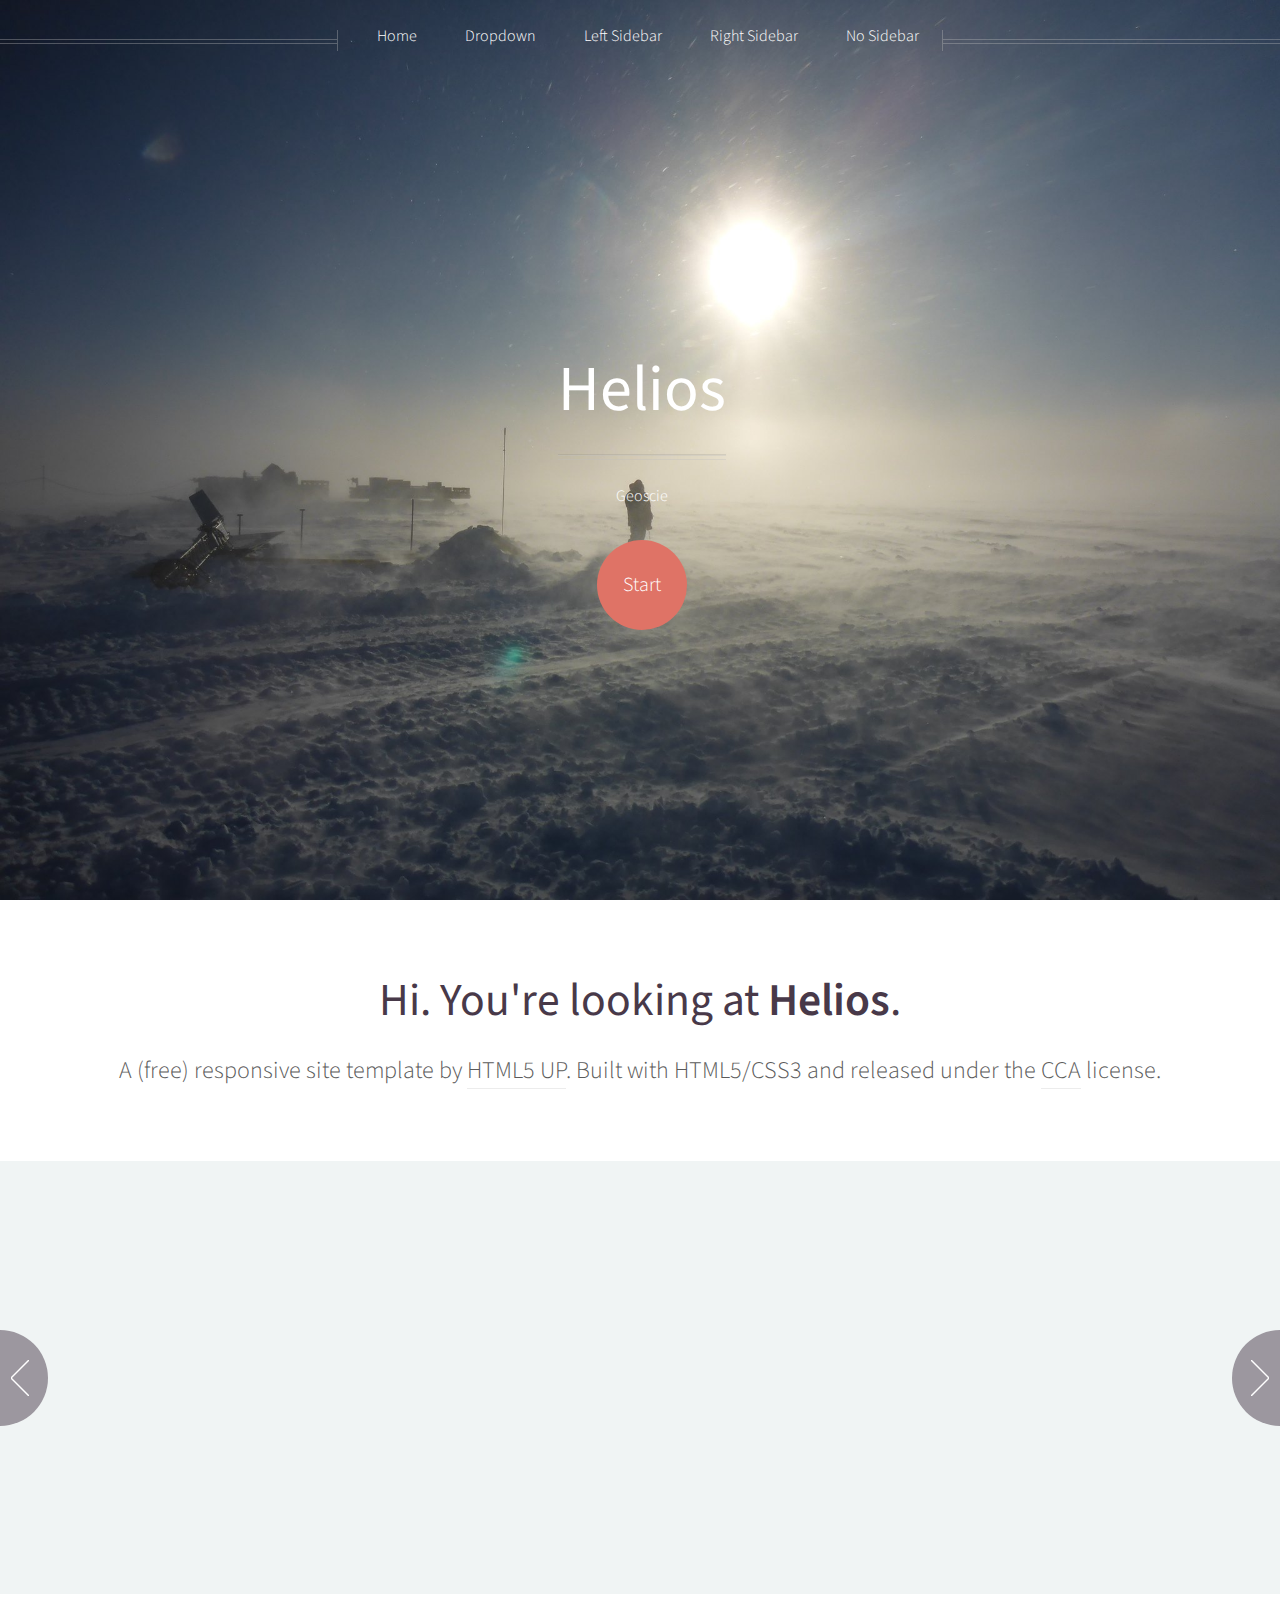
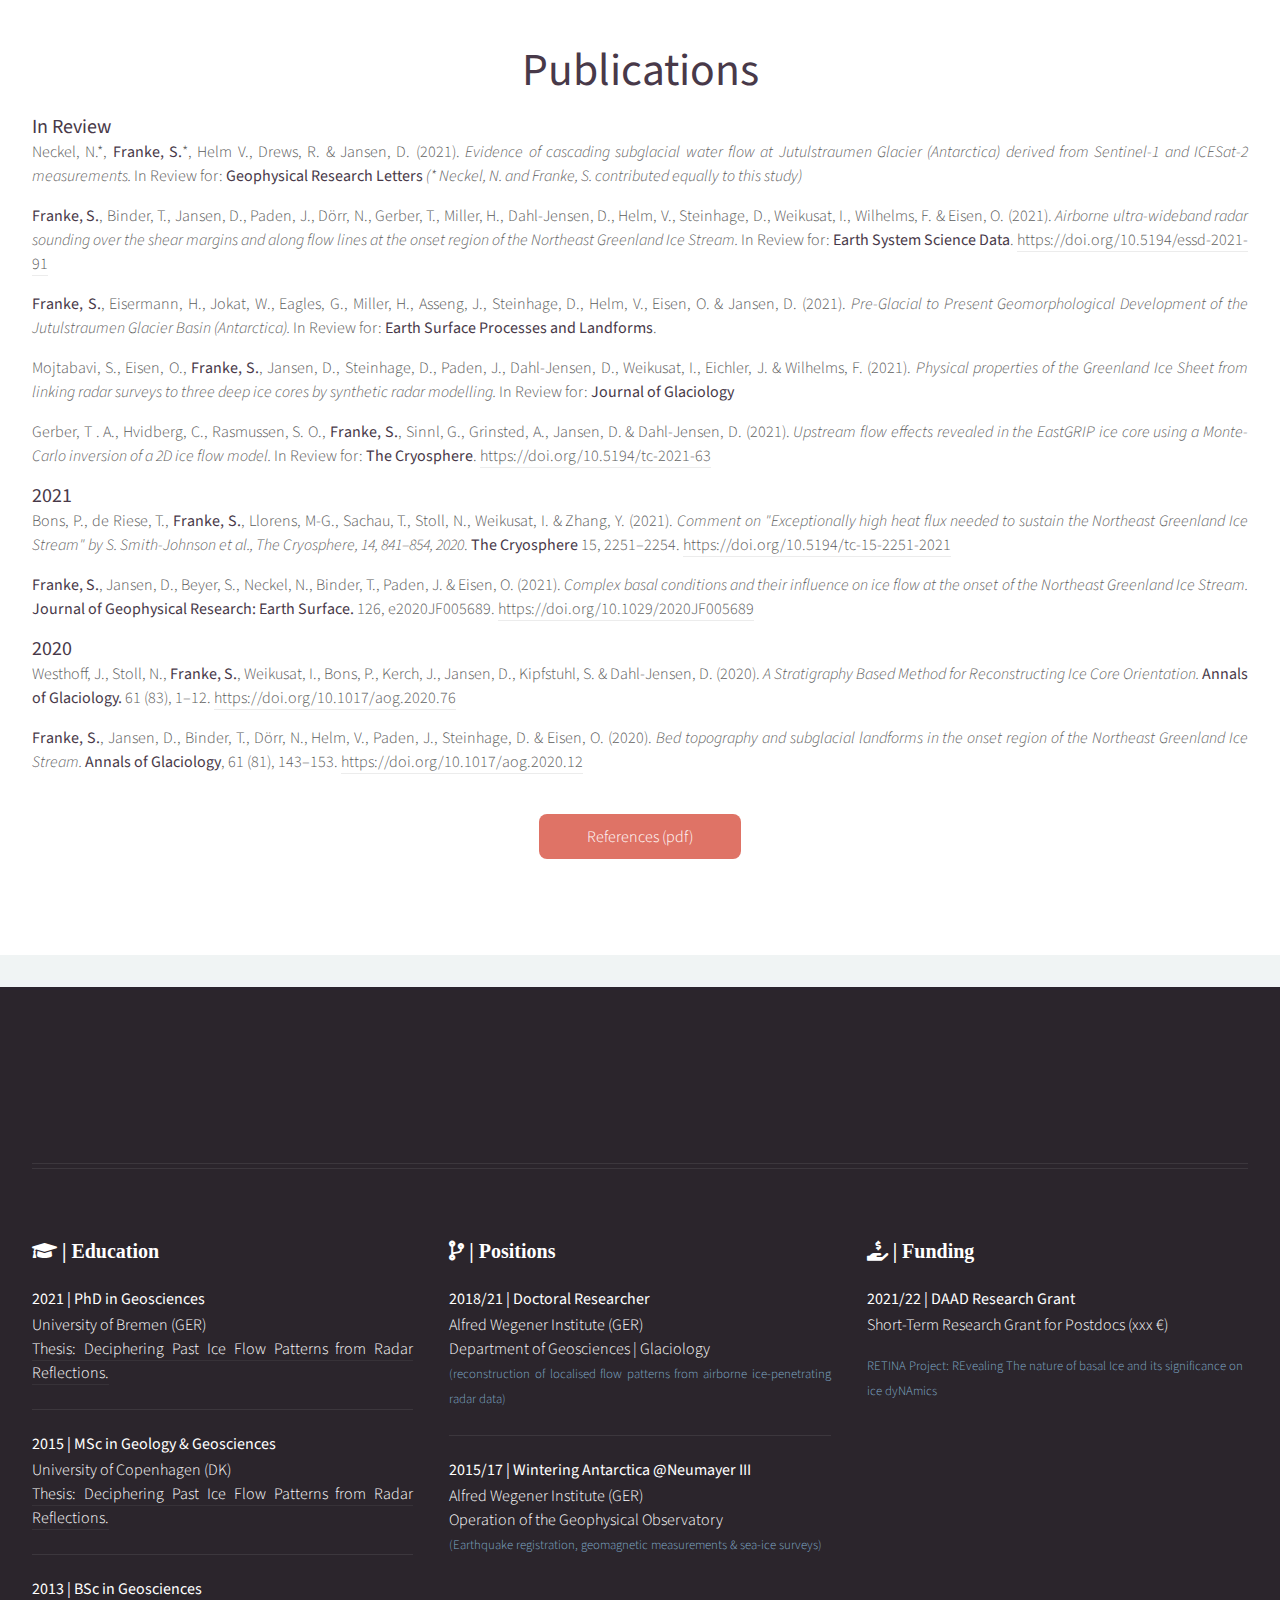
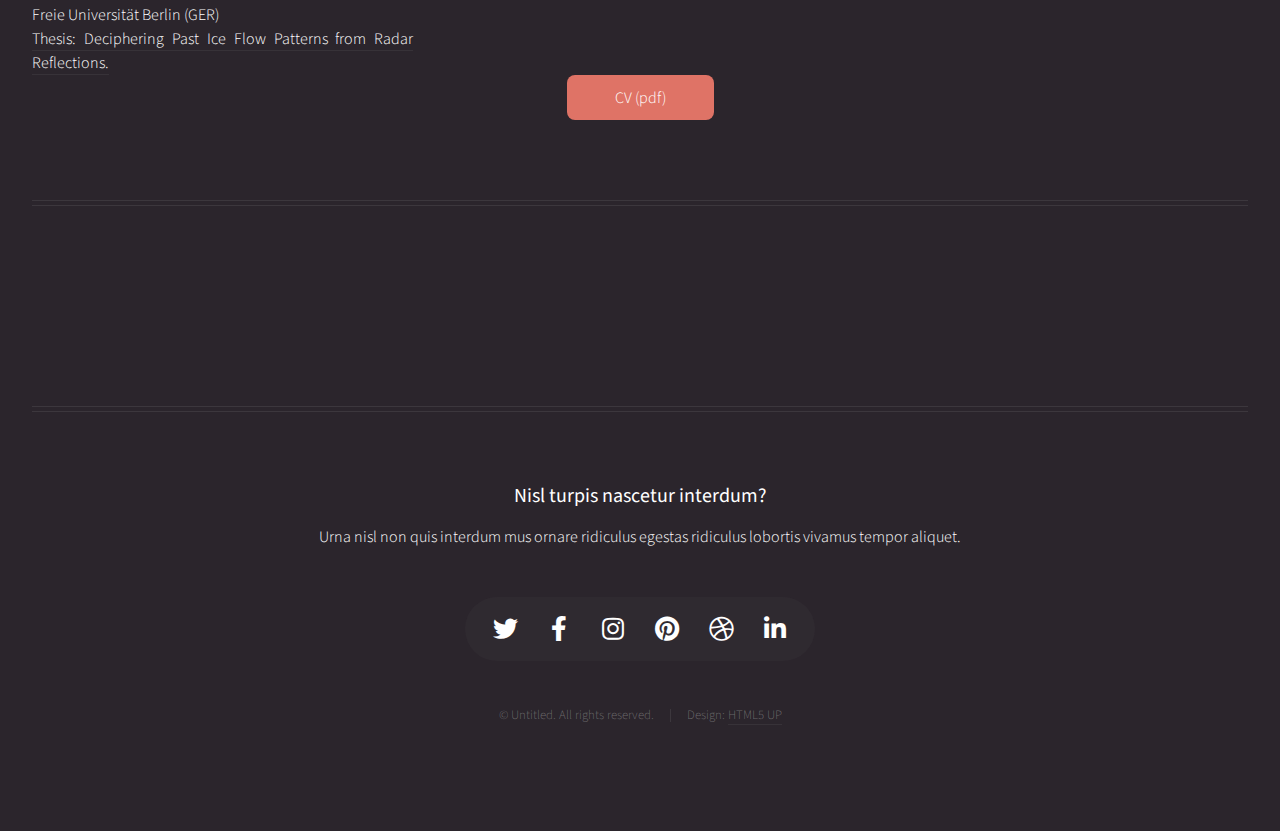
==== commit d9907d77: "init" ====
--- a/index.html
+++ b/index.html
@@ -23,7 +23,7 @@
 							<header>
 								<h1><a href="index.html" id="logo">Helios</a></h1>
 								<hr />
-								<p>Another fine freebie by HTML5 UP</p>
+								<p><div id="text"></div></p>
 							</header>
 							<footer>
 								<a href="#banner" class="button circled scrolly">Start</a>
@@ -68,6 +68,7 @@
 							A (free) responsive site template by <a href="http://html5up.net">HTML5 UP</a>.
 							Built with HTML5/CSS3 and released under the <a href="http://html5up.net/license">CCA</a> license.
 						</p>
+						<div id="text"></div>
 					</header>
 				</section>
 
@@ -162,182 +163,183 @@
 				<div class="wrapper style2">
 
 					<article id="main" class="container special">
-						<a href="#" class="image featured"><img src="images/pic06.jpg" alt="" /></a>
+						<!-- <a href="#" class="image featured"><img src="images/pic06.jpg" alt="" /></a> -->
 						<header>
-							<h2><a href="#">Sed massa imperdiet magnis</a></h2>
-							<p>
-								Sociis aenean eu aenean mollis mollis facilisis primis ornare penatibus aenean. Cursus ac enim
-								pulvinar curabitur morbi convallis. Lectus malesuada sed fermentum dolore amet.
-							</p>
+							<br><br>
+							<h2>Publications</h2>	
 						</header>
-						<p>
-							Commodo id natoque malesuada sollicitudin elit suscipit. Curae suspendisse mauris posuere accumsan massa
-							posuere lacus convallis tellus interdum. Amet nullam fringilla nibh nulla convallis ut venenatis purus
-							sit arcu sociis. Nunc fermentum adipiscing tempor cursus nascetur adipiscing adipiscing. Primis aliquam
-							mus lacinia lobortis phasellus suscipit. Fermentum lobortis non tristique ante proin sociis accumsan
-							lobortis. Auctor etiam porttitor phasellus tempus cubilia ultrices tempor sagittis. Nisl fermentum
-							consequat integer interdum integer purus sapien. Nibh eleifend nulla nascetur pharetra commodo mi augue
-							interdum tellus. Ornare cursus augue feugiat sodales velit lorem. Semper elementum ullamcorper lacinia
-							natoque aenean scelerisque.
-						</p>
+					<div class="container">
+								<h3>In Review</h3>
+
+									<p>
+										Neckel, N.*, <strong>Franke, S.</strong>*, Helm V., Drews, R. & Jansen, D. (2021). <em>Evidence of cascading subglacial water flow at Jutulstraumen Glacier (Antarctica) derived from Sentinel-1 and ICESat-2 measurements.</em>
+									In Review for: <strong>Geophysical Research Letters</strong>
+									<i>(* Neckel, N. and Franke, S. contributed equally to this study)</i>
+									</p>
+
+									<p>
+										<strong>Franke, S.</strong>, Binder, T., Jansen, D., Paden, J., Dörr, N., Gerber, T., Miller, H., Dahl-Jensen, D., Helm, V., Steinhage, D., Weikusat, I., Wilhelms, F. & Eisen, O. (2021). <em>Airborne ultra-wideband radar sounding over the shear margins and along flow lines at the onset region of the Northeast Greenland Ice Stream.</em>
+										In Review for: <strong>Earth System Science Data</strong>. <a href="https://doi.org/10.5194/essd-2021-91" target="blank">https://doi.org/10.5194/essd-2021-91</a>
+									</p>
+
+									<p>
+										<strong>Franke, S.</strong>, Eisermann, H., Jokat, W., Eagles, G., Miller, H., Asseng, J., Steinhage, D., Helm, V., Eisen, O. & Jansen, D. (2021). <em>Pre-Glacial to Present Geomorphological Development of the Jutulstraumen Glacier Basin (Antarctica). </em>In Review for: <strong>Earth Surface Processes and Landforms</strong>.
+									</p>
+
+									<p>
+										Mojtabavi, S., Eisen, O., <strong>Franke, S.</strong>, Jansen, D., Steinhage, D., Paden, J., Dahl-Jensen, D., Weikusat, I., Eichler, J. & Wilhelms, F. (2021). <em>Physical properties of the Greenland Ice Sheet from linking radar surveys to three deep ice cores by synthetic radar modelling.</em> In Review for: <strong>Journal of Glaciology</strong>
+									</p>
+
+									<p>
+										Gerber, T . A., Hvidberg, C., Rasmussen, S. O., <strong>Franke, S.</strong>, Sinnl, G., Grinsted, A., Jansen, D. & Dahl-Jensen, D. (2021). <em>Upstream flow effects revealed in the EastGRIP ice core using a Monte-Carlo inversion of a 2D ice flow model.</em> In Review for: <strong>The Cryosphere</strong>. <a href="https://doi.org/10.5194/tc-2021-63" target="blank">https://doi.org/10.5194/tc-2021-63</a>
+									</p>
+							
+
+
+							
+								 <h3>2021</h3>
+									<p>
+										Bons, P., de Riese, T., <strong>Franke, S.</strong>, Llorens, M-G., Sachau, T., Stoll, N., Weikusat, I. & Zhang, Y. (2021). <em>Comment on "Exceptionally high heat flux needed to sustain the Northeast Greenland Ice Stream" by S. Smith-Johnson et al., The Cryosphere, 14, 841–854, 2020</em>. <b>The Cryosphere</b> 15, 2251–2254. <a href="https://doi.org/10.5194/tc-15-2251-2021" target="blank">https://doi.org/10.5194/tc-15-2251-2021</a>
+									</p>
+
+									<p>
+										<strong>Franke, S.</strong>, Jansen, D., Beyer, S., Neckel, N., Binder, T., Paden, J. & Eisen, O. (2021). <em>Complex basal conditions and their influence on ice flow at the onset of the Northeast Greenland Ice Stream.</em> <b>Journal of Geophysical Research: Earth Surface.</b> 126, e2020JF005689.  <a href="https://doi.org/10.1029/2020JF005689" target="blank">https://doi.org/10.1029/2020JF005689</a>
+									</p>							
+
+									<h3>2020</h3>
+
+									<p>
+										Westhoff, J., Stoll, N., <strong>Franke, S.</strong>, Weikusat, I., Bons, P., Kerch, J., Jansen, D., Kipfstuhl, S. & Dahl-Jensen, D. (2020). <em>A Stratigraphy Based Method for Reconstructing Ice Core Orientation.</em> <strong>Annals of Glaciology.</strong> 61 (83), 1–12. <a href="https://doi.org/10.1017/aog.2020.76" target="blank">https://doi.org/10.1017/aog.2020.76</a>
+									</p>
+
+									<p>
+										<strong>Franke, S.</strong>, Jansen, D., Binder, T., Dörr, N., Helm, V., Paden, J., Steinhage, D. & Eisen, O. (2020). <em> Bed topography and subglacial landforms in the onset region of the Northeast Greenland Ice Stream.</em> <strong>Annals of Glaciology</strong>, 61 (81), 143–153. <a href="https://doi.org/10.1017/aog.2020.12" target="blank">https://doi.org/10.1017/aog.2020.12</a>
+									</p>
+							</div>
+						
 						<footer>
-							<a href="#" class="button">Continue Reading</a>
+							<a href="#" class="button">References (pdf)</a>
 						</footer>
 					</article>
 
 				</div>
 
-			<!-- Features -->
-				<div class="wrapper style1">
-
-					<section id="features" class="container special">
-						<header>
-							<h2>Morbi ullamcorper et varius leo lacus</h2>
-							<p>Ipsum volutpat consectetur orci metus consequat imperdiet duis integer semper magna.</p>
-						</header>
-						<div class="row">
-							<article class="col-4 col-12-mobile special">
-								<a href="#" class="image featured"><img src="images/pic07.jpg" alt="" /></a>
-								<header>
-									<h3><a href="#">Gravida aliquam penatibus</a></h3>
-								</header>
-								<p>
-									Amet nullam fringilla nibh nulla convallis tique ante proin sociis accumsan lobortis. Auctor etiam
-									porttitor phasellus tempus cubilia ultrices tempor sagittis. Nisl fermentum consequat integer interdum.
-								</p>
-							</article>
-							<article class="col-4 col-12-mobile special">
-								<a href="#" class="image featured"><img src="images/pic08.jpg" alt="" /></a>
-								<header>
-									<h3><a href="#">Sed quis rhoncus placerat</a></h3>
-								</header>
-								<p>
-									Amet nullam fringilla nibh nulla convallis tique ante proin sociis accumsan lobortis. Auctor etiam
-									porttitor phasellus tempus cubilia ultrices tempor sagittis. Nisl fermentum consequat integer interdum.
-								</p>
-							</article>
-							<article class="col-4 col-12-mobile special">
-								<a href="#" class="image featured"><img src="images/pic09.jpg" alt="" /></a>
-								<header>
-									<h3><a href="#">Magna laoreet et aliquam</a></h3>
-								</header>
-								<p>
-									Amet nullam fringilla nibh nulla convallis tique ante proin sociis accumsan lobortis. Auctor etiam
-									porttitor phasellus tempus cubilia ultrices tempor sagittis. Nisl fermentum consequat integer interdum.
-								</p>
-							</article>
-						</div>
-					</section>
-
-				</div>
+			
 
 			<!-- Footer -->
 				<div id="footer">
 					<div class="container">
+						<hr />
 						<div class="row">
-
 							<!-- Tweets -->
 								<section class="col-4 col-12-mobile">
-									<header>
-										<h2 class="icon brands fa-twitter circled"><span class="label">Tweets</span></h2>
+										<h3 class="fas fa-graduation-cap"> | Education</h3>
 									</header>
+									<br><br>
 									<ul class="divided">
 										<li>
 											<article class="tweet">
-												Amet nullam fringilla nibh nulla convallis tique ante sociis accumsan.
-												<span class="timestamp">5 minutes ago</span>
-											</article>
-										</li>
-										<li>
-											<article class="tweet">
-												Hendrerit rutrum quisque.
-												<span class="timestamp">30 minutes ago</span>
-											</article>
-										</li>
-										<li>
-											<article class="tweet">
-												Curabitur donec nulla massa laoreet nibh. Lorem praesent montes.
-												<span class="timestamp">3 hours ago</span>
-											</article>
-										</li>
-										<li>
-											<article class="tweet">
-												Lacus natoque cras rhoncus curae dignissim ultricies. Convallis orci aliquet.
-												<span class="timestamp">5 hours ago</span>
-											</article>
-										</li>
+											<h4>2021 | PhD in Geosciences</h4> 
+											<p>
+											University of Bremen (GER) <br>
+											<a href="">Thesis: Deciphering Past Ice Flow Patterns from Radar Reflections.</a>
+
+											</p>
+											</article>
+										</li>
+										<li>
+											<article class="tweet">
+											<h4>2015 | MSc in Geology & Geosciences </h4> 
+											<p>
+											University of Copenhagen (DK) <br>
+											<a href="">Thesis: Deciphering Past Ice Flow Patterns from Radar Reflections.</a>
+											</article>
+										</li>
+										<li>
+											<article class="tweet">
+											<h4>2013 | BSc in Geosciences</h4> 
+											<p>
+											Freie Universität Berlin (GER) <br>
+											<a href="">Thesis: Deciphering Past Ice Flow Patterns from Radar Reflections.</a>
+											</article>
+										</li>
+										</ul>
+
+								</section>
+
+
+							<!-- Tweets -->
+								<section class="col-4 col-12-mobile">
+										<h3 class="fas fa-code-branch"> | Positions</h3>
+									</header>
+									<br><br>
+									<ul class="divided">
+										<li>
+											<article class="tweet">
+											<h4>2018/21 | Doctoral Researcher</h4> 
+											<p>
+											Alfred Wegener Institute (GER) <br>
+											Department of Geosciences | Glaciology<br>
+											<span class="timestamp">(reconstruction of localised flow patterns from airborne ice-penetrating radar data)</span>
+											</p>
+											</article>
+										</li>
+										<li>
+											<article class="tweet">
+											<h4>2015/17 | Wintering Antarctica <a href="https://www.awi.de/en/expedition/stations/neumayer-station-iii.html" target="blank">@Neumayer III</a> </h4> 
+											<p>
+											Alfred Wegener Institute (GER) <br>
+											Operation of the Geophysical Observatory <br>
+											<span class="timestamp">(Earthquake registration, geomagnetic measurements & sea-ice surveys)</span>
+											
+											</p>
+											</article>
+										</li>
+										
 									</ul>
 								</section>
 
-							<!-- Posts -->
+							<!-- FUNDING -->
 								<section class="col-4 col-12-mobile">
-									<header>
-										<h2 class="icon solid fa-file circled"><span class="label">Posts</span></h2>
+										<h3 class="fas fa-hand-holding-usd"> | Funding</h3>
 									</header>
+									<br><br>
 									<ul class="divided">
 										<li>
-											<article class="post stub">
-												<header>
-													<h3><a href="#">Nisl fermentum integer</a></h3>
-												</header>
-												<span class="timestamp">3 hours ago</span>
-											</article>
-										</li>
-										<li>
-											<article class="post stub">
-												<header>
-													<h3><a href="#">Phasellus portitor lorem</a></h3>
-												</header>
-												<span class="timestamp">6 hours ago</span>
-											</article>
-										</li>
-										<li>
-											<article class="post stub">
-												<header>
-													<h3><a href="#">Magna tempus consequat</a></h3>
-												</header>
-												<span class="timestamp">Yesterday</span>
-											</article>
-										</li>
-										<li>
-											<article class="post stub">
-												<header>
-													<h3><a href="#">Feugiat lorem ipsum</a></h3>
-												</header>
-												<span class="timestamp">2 days ago</span>
-											</article>
-										</li>
+											<article class="tweet">
+											<h4><a href="#">2021/22 | DAAD Research Grant</a></h4>
+											<p>
+											Short-Term Research Grant for Postdocs (xxx €)
+											</p>
+											<span class="timestamp">RETINA Project: REvealing The nature of basal Ice and its significance on ice dyNAmics
+											</span>
+											<p>
+											</article>
+										</li>
+										
+										
 									</ul>
 								</section>
 
-							<!-- Photos -->
-								<section class="col-4 col-12-mobile">
-									<header>
-										<h2 class="icon solid fa-camera circled"><span class="label">Photos</span></h2>
-									</header>
-									<div class="row gtr-25">
-										<div class="col-6">
-											<a href="#" class="image fit"><img src="images/pic10.jpg" alt="" /></a>
-										</div>
-										<div class="col-6">
-											<a href="#" class="image fit"><img src="images/pic11.jpg" alt="" /></a>
-										</div>
-										<div class="col-6">
-											<a href="#" class="image fit"><img src="images/pic12.jpg" alt="" /></a>
-										</div>
-										<div class="col-6">
-											<a href="#" class="image fit"><img src="images/pic13.jpg" alt="" /></a>
-										</div>
-										<div class="col-6">
-											<a href="#" class="image fit"><img src="images/pic14.jpg" alt="" /></a>
-										</div>
-										<div class="col-6">
-											<a href="#" class="image fit"><img src="images/pic15.jpg" alt="" /></a>
-										</div>
-									</div>
-								</section>
-
-						</div>
+							</div>
+
+
+				
+				<div class="container">
+					<section id="features" class="container special">
+						<header>
+						<a href="#" class="button">CV (pdf)</a>
+						</header>
+						
+					</section>
+				</div>
+				
+				<hr />
+				<br>
+				<br>
+
+						<!-- Features -->
+				
 						<hr />
 						<div class="row">
 							<div class="col-12">
@@ -383,5 +385,66 @@
 			<script src="assets/js/util.js"></script>
 			<script src="assets/js/main.js"></script>
 
+			<script type="text/javascript">
+
+				// List of sentences
+				var _CONTENT = [ "Geosciences and Glaciology ...", "Ice and what lies below.", "Antarctica, Greenland, ....", "Like a diamond in the sky" ];
+
+				// Current sentence being processed
+				var _PART = 0;
+
+				// Character number of the current sentence being processed 
+				var _PART_INDEX = 0;
+
+				// Holds the handle returned from setInterval
+				var _INTERVAL_VAL;
+
+				// Element that holds the text
+				var _ELEMENT = document.querySelector("#text");
+
+				// Implements typing effect
+				function Type() { 
+					var text =  _CONTENT[_PART].substring(0, _PART_INDEX + 1);
+					_ELEMENT.innerHTML = text;
+					_PART_INDEX++;
+
+					// If full sentence has been displayed then start to delete the sentence after some time
+					if(text === _CONTENT[_PART]) {
+						clearInterval(_INTERVAL_VAL);
+						setTimeout(function() {
+							_INTERVAL_VAL = setInterval(Delete, 80);
+						}, 1000);
+					}
+				}
+
+				// Implements deleting effect
+				function Delete() {
+					var text =  _CONTENT[_PART].substring(0, _PART_INDEX - 1);
+					_ELEMENT.innerHTML = text;
+					_PART_INDEX--;
+
+					// If sentence has been deleted then start to display the next sentence
+					if(text === '') {
+						clearInterval(_INTERVAL_VAL);
+
+						// If last sentence then display the first one, else move to the next
+						if(_PART == (_CONTENT.length - 1))
+							_PART = 0;
+						else
+							_PART++;
+						_PART_INDEX = 0;
+
+						// Start to display the next sentence after some time
+						setTimeout(function() {
+							_INTERVAL_VAL = setInterval(Type, 100);
+						}, 200);
+					}
+				}
+
+				// Start the typing effect on load
+				_INTERVAL_VAL = setInterval(Type, 100);
+
+			</script>
+
 	</body>
 </html>--- a/assets/css/main.css
+++ b/assets/css/main.css
@@ -222,7 +222,7 @@
 		}
 
 	.timestamp {
-		color: rgba(128, 128, 128, 0.75);
+		color: rgba(128, 170, 200, 1);
 		font-size: 0.8em;
 	}
 
@@ -2099,7 +2099,7 @@
 /* Post */
 
 	.post.stub {
-		text-align: center;
+		text-align: left;
 	}
 
 		.post.stub header {
@@ -2626,7 +2626,7 @@
 		/* Basic */
 
 			body, input, textarea, select {
-				font-size: 14pt;
+				font-size: 12.5pt;
 				line-height: 1.75em;
 			}
 
@@ -2701,7 +2701,7 @@
 		/* Basic */
 
 			body, input, textarea, select {
-				font-size: 13pt;
+				font-size: 12pt;
 				line-height: 1.65em;
 			}
 
--- a/assets/css/noscript.css
+++ b/assets/css/noscript.css
@@ -0,0 +1,17 @@
+/*
+	Helios by HTML5 UP
+	html5up.net | @ajlkn
+	Free for personal and commercial use under the CCA 3.0 license (html5up.net/license)
+*/
+
+/* Carousel */
+
+	.carousel {
+		overflow-x: auto;
+	}
+
+/* Header */
+
+	body.homepage.is-preload #header:after {
+		opacity: 0;
+	}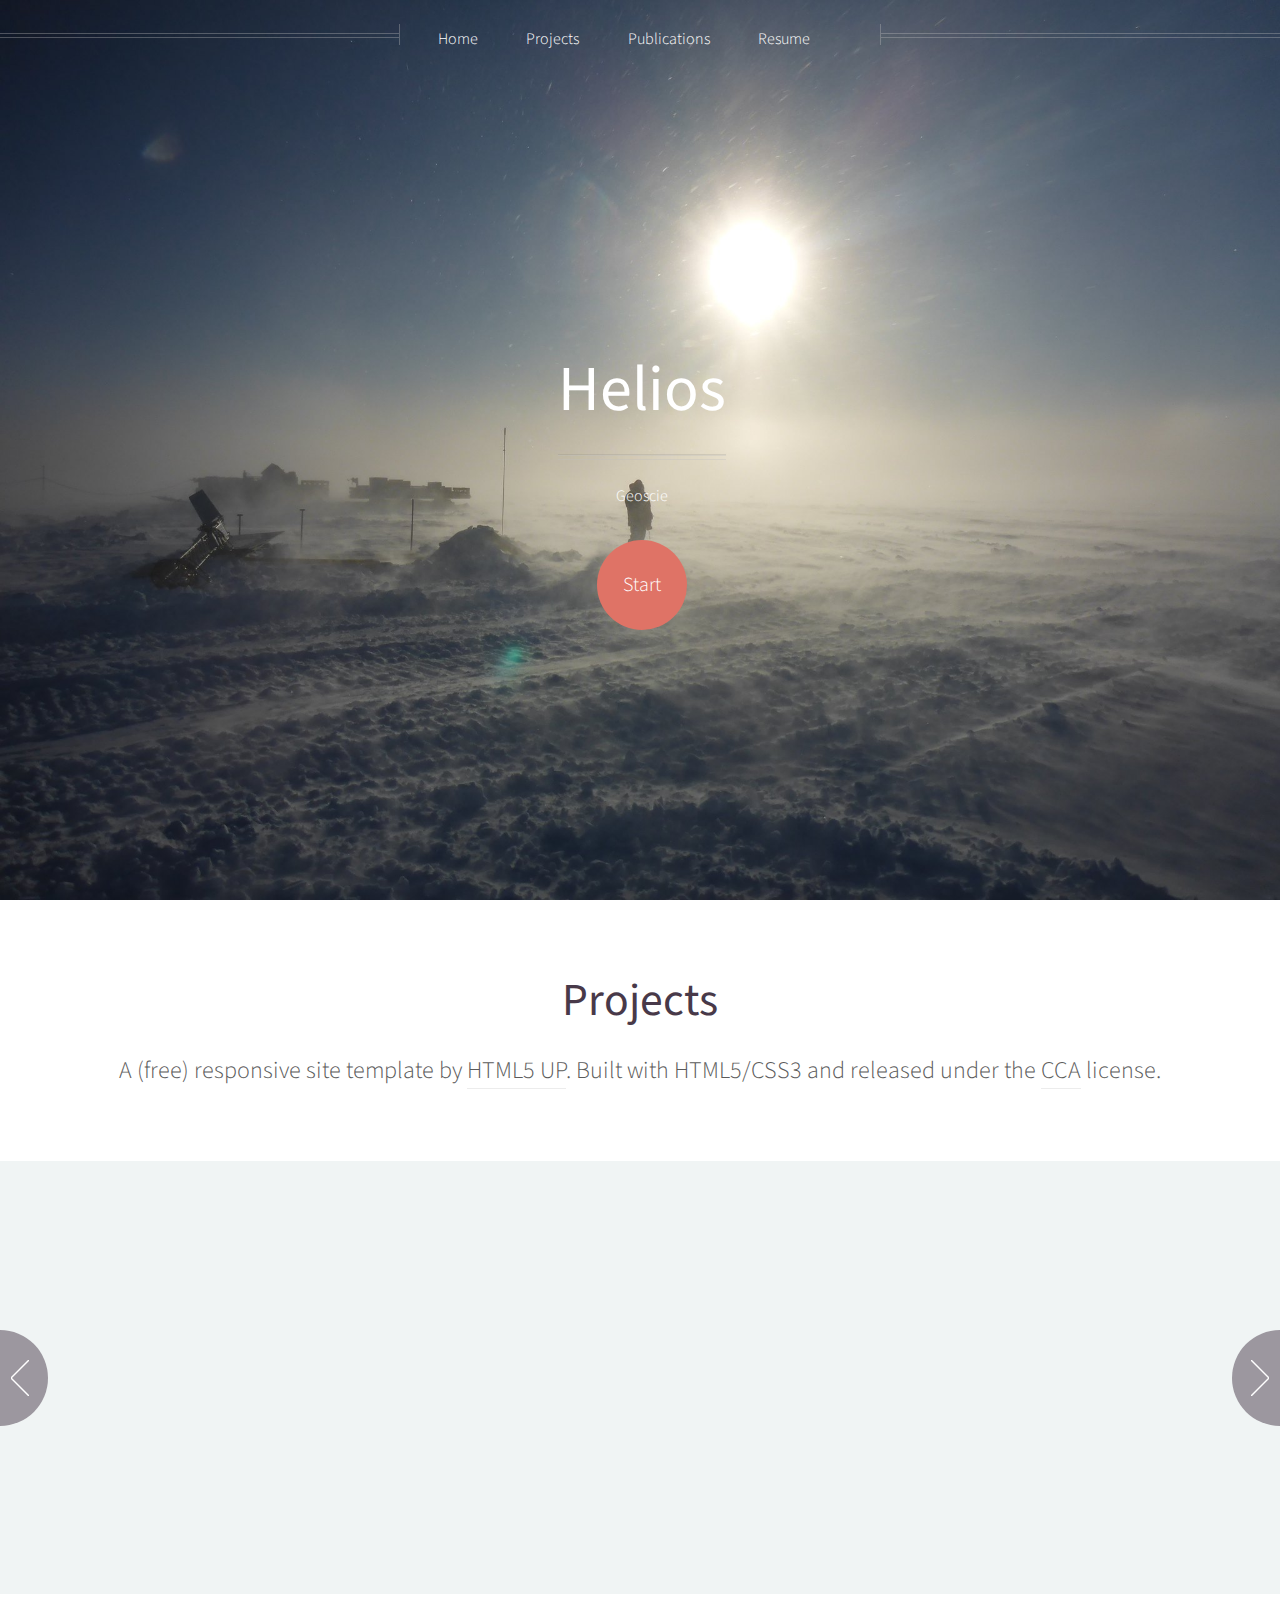
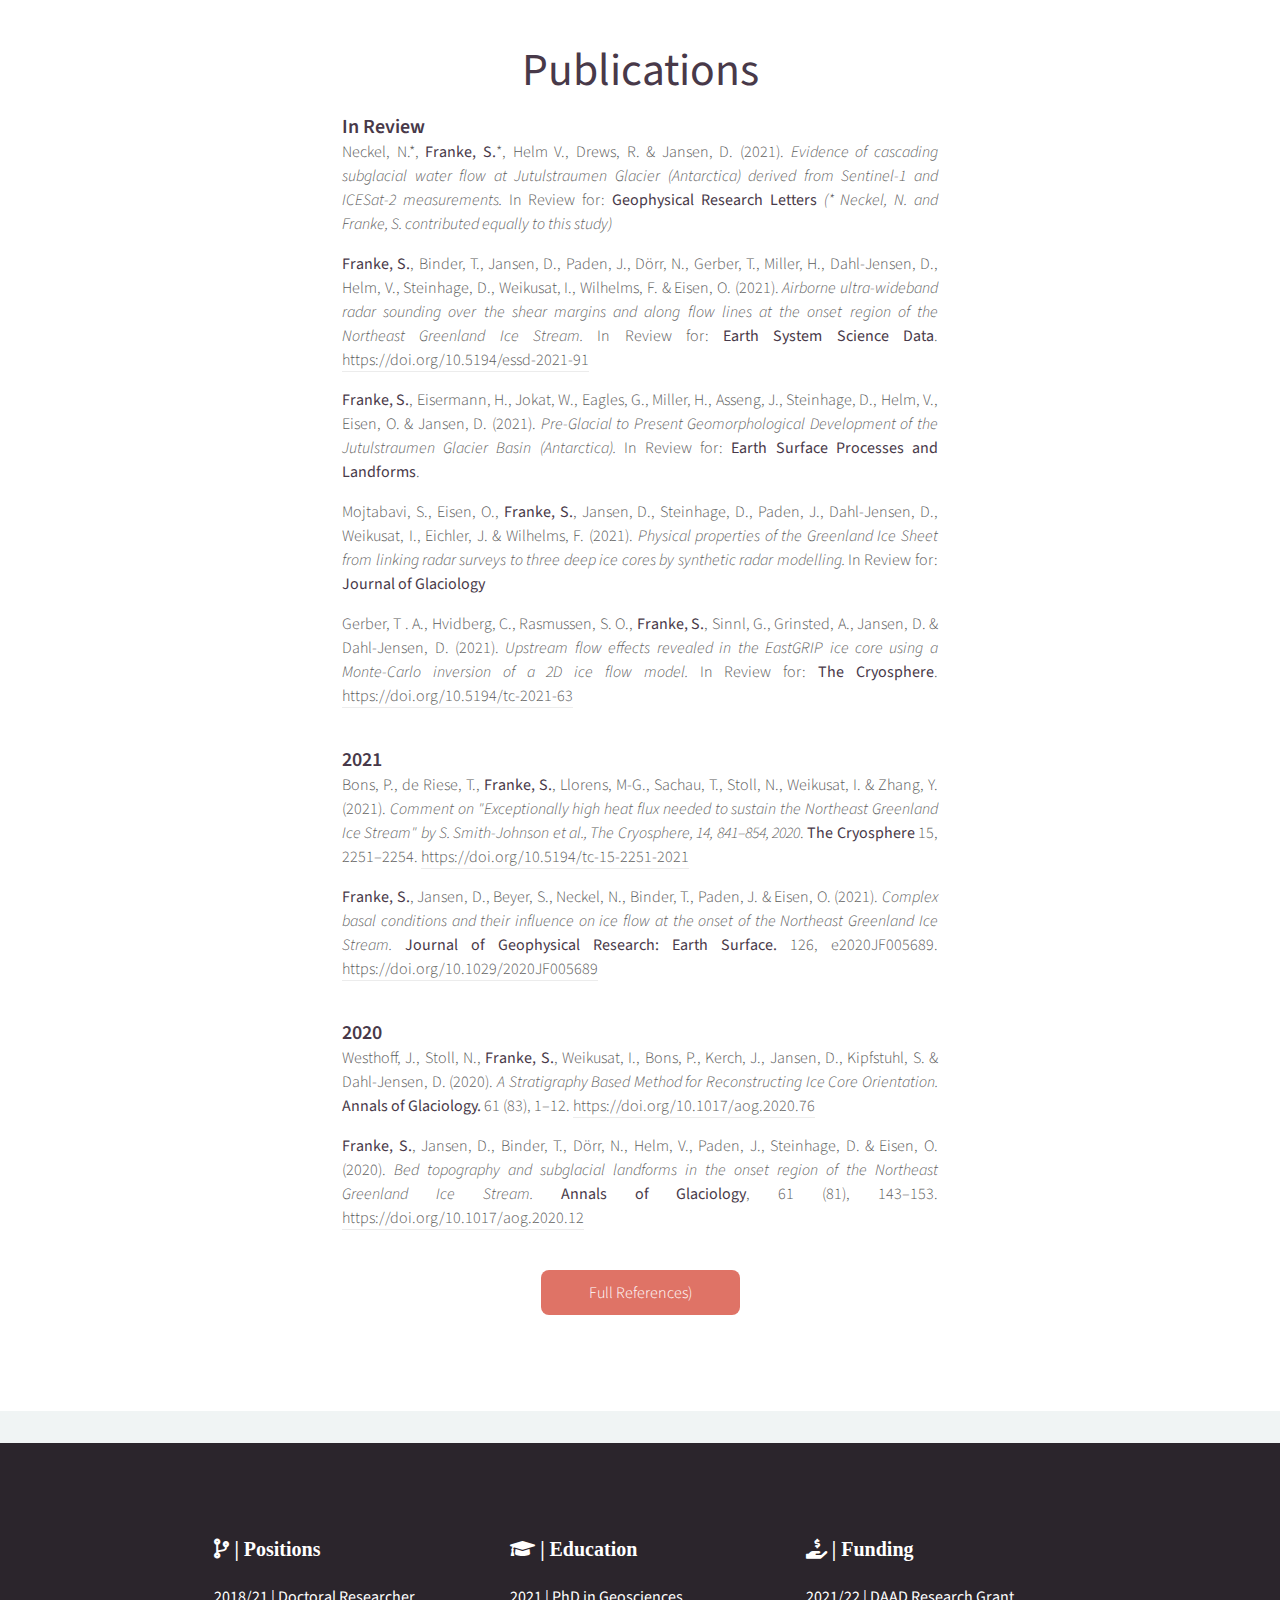
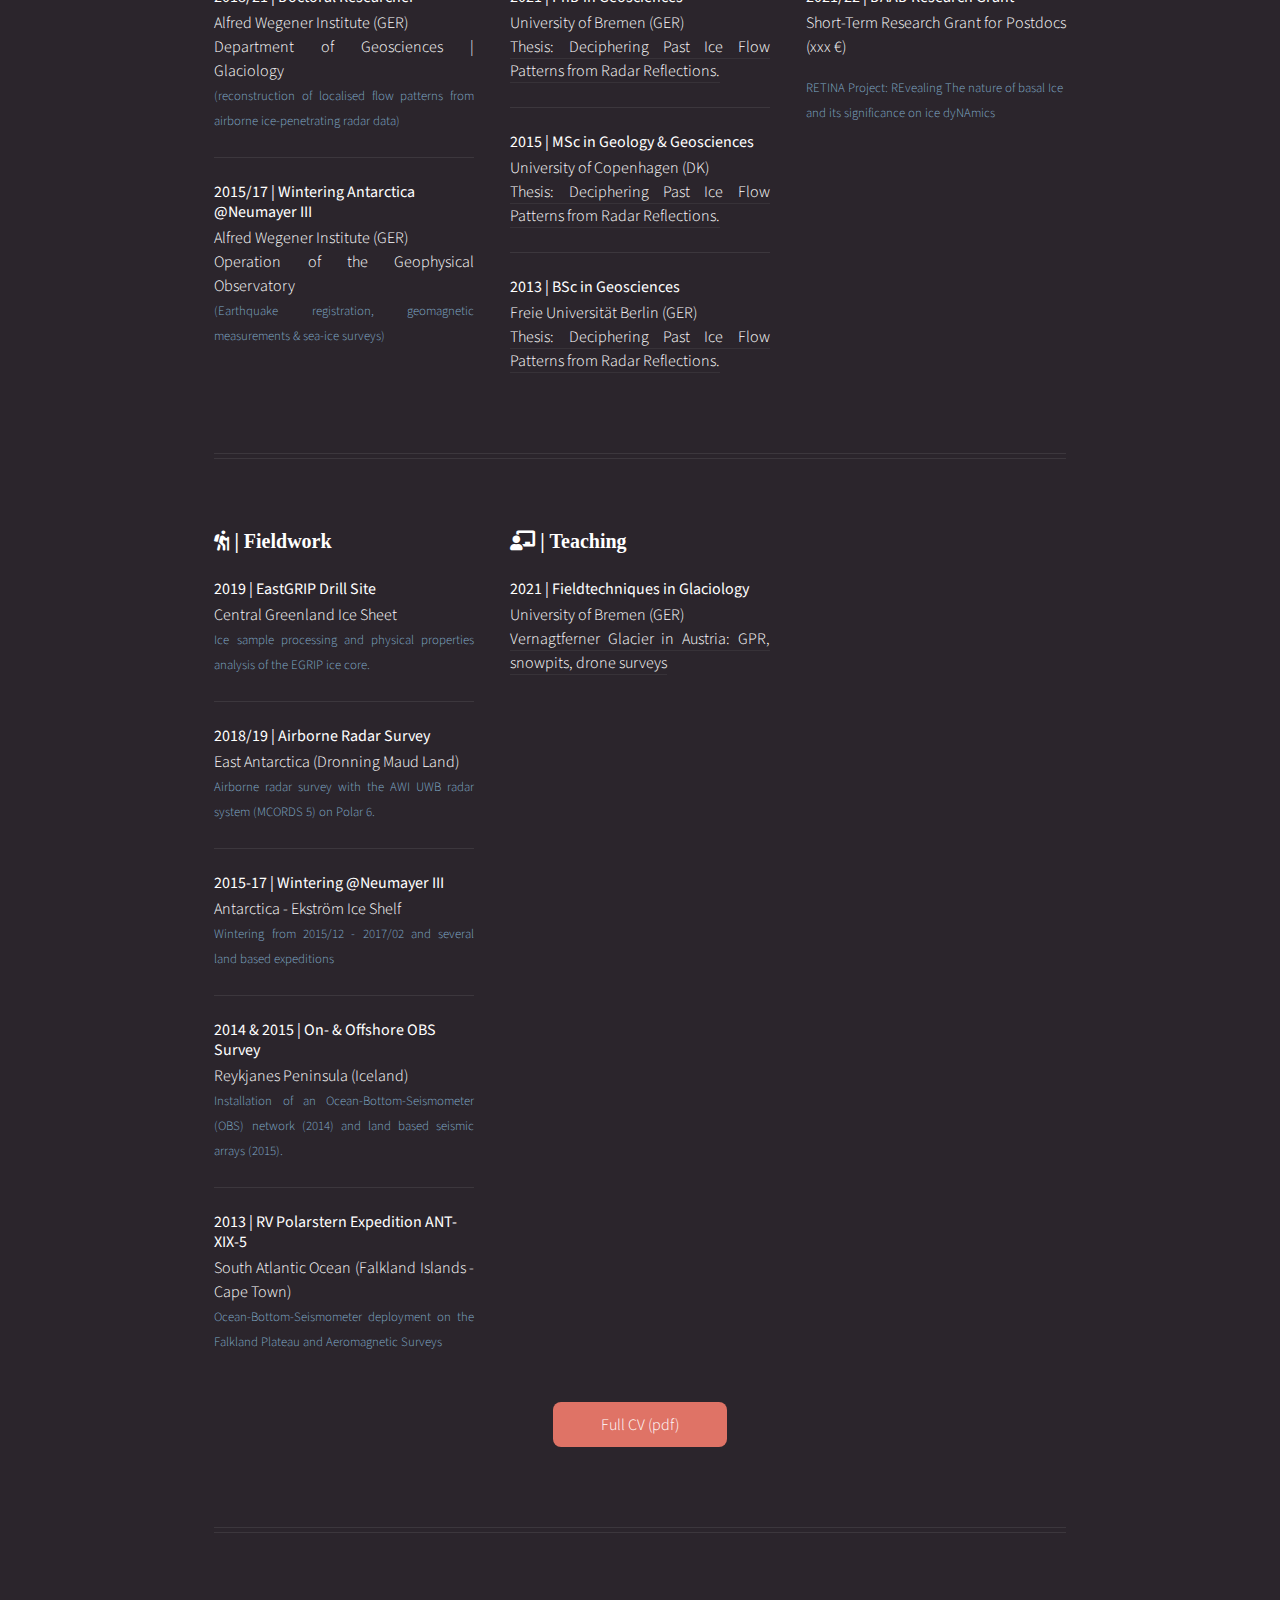
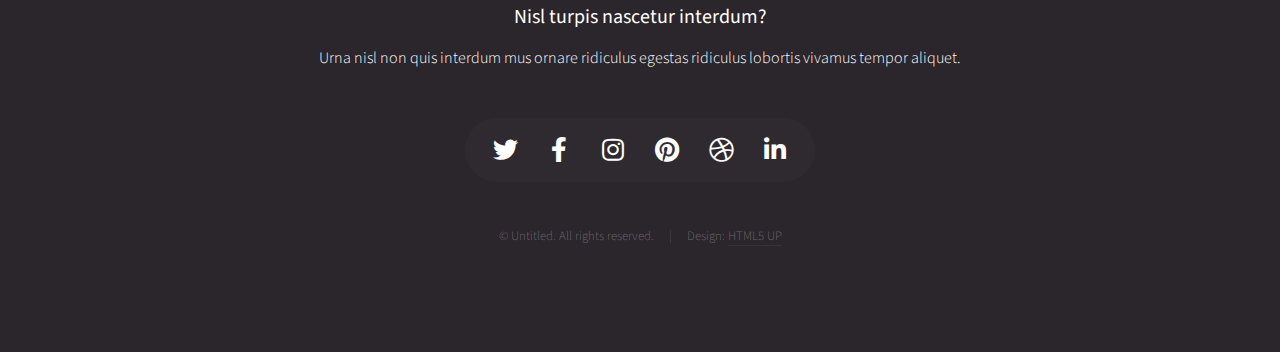
==== commit d73b0523: "ixd" ====
--- a/index.html
+++ b/index.html
@@ -6,7 +6,7 @@
 -->
 <html>
 	<head>
-		<title>Helios by HTML5 UP</title>
+		<title> --++-- </title>
 		<meta charset="utf-8" />
 		<meta name="viewport" content="width=device-width, initial-scale=1, user-scalable=no" />
 		<link rel="stylesheet" href="assets/css/main.css" />
@@ -35,26 +35,17 @@
 							<ul>
 								<li><a href="index.html">Home</a></li>
 								<li>
-									<a href="#">Dropdown</a>
+									<a href="#">Projects</a>
 									<ul>
 										<li><a href="#">Lorem ipsum dolor</a></li>
 										<li><a href="#">Magna phasellus</a></li>
 										<li><a href="#">Etiam dolore nisl</a></li>
-										<li>
-											<a href="#">And a submenu &hellip;</a>
-											<ul>
-												<li><a href="#">Lorem ipsum dolor</a></li>
-												<li><a href="#">Phasellus consequat</a></li>
-												<li><a href="#">Magna phasellus</a></li>
-												<li><a href="#">Etiam dolore nisl</a></li>
-											</ul>
-										</li>
 										<li><a href="#">Veroeros feugiat</a></li>
 									</ul>
 								</li>
-								<li><a href="left-sidebar.html">Left Sidebar</a></li>
-								<li><a href="right-sidebar.html">Right Sidebar</a></li>
-								<li><a href="no-sidebar.html">No Sidebar</a></li>
+								<li><a href="left-sidebar.html">Publications</a></li>
+								<li><a href="right-sidebar.html">Resume</a></li>
+								<li><a href="no-sidebar.html"></a></li>
 							</ul>
 						</nav>
 
@@ -63,7 +54,7 @@
 			<!-- Banner -->
 				<section id="banner">
 					<header>
-						<h2>Hi. You're looking at <strong>Helios</strong>.</h2>
+						<h2>Projects</h2>
 						<p>
 							A (free) responsive site template by <a href="http://html5up.net">HTML5 UP</a>.
 							Built with HTML5/CSS3 and released under the <a href="http://html5up.net/license">CCA</a> license.
@@ -169,7 +160,7 @@
 							<h2>Publications</h2>	
 						</header>
 					<div class="container">
-								<h3>In Review</h3>
+								<h3><strong>In Review</strong></h3>
 
 									<p>
 										Neckel, N.*, <strong>Franke, S.</strong>*, Helm V., Drews, R. & Jansen, D. (2021). <em>Evidence of cascading subglacial water flow at Jutulstraumen Glacier (Antarctica) derived from Sentinel-1 and ICESat-2 measurements.</em>
@@ -193,11 +184,10 @@
 									<p>
 										Gerber, T . A., Hvidberg, C., Rasmussen, S. O., <strong>Franke, S.</strong>, Sinnl, G., Grinsted, A., Jansen, D. & Dahl-Jensen, D. (2021). <em>Upstream flow effects revealed in the EastGRIP ice core using a Monte-Carlo inversion of a 2D ice flow model.</em> In Review for: <strong>The Cryosphere</strong>. <a href="https://doi.org/10.5194/tc-2021-63" target="blank">https://doi.org/10.5194/tc-2021-63</a>
 									</p>
+									<br>
+
 							
-
-
-							
-								 <h3>2021</h3>
+								 <h3><strong>2021</strong></h3>
 									<p>
 										Bons, P., de Riese, T., <strong>Franke, S.</strong>, Llorens, M-G., Sachau, T., Stoll, N., Weikusat, I. & Zhang, Y. (2021). <em>Comment on "Exceptionally high heat flux needed to sustain the Northeast Greenland Ice Stream" by S. Smith-Johnson et al., The Cryosphere, 14, 841–854, 2020</em>. <b>The Cryosphere</b> 15, 2251–2254. <a href="https://doi.org/10.5194/tc-15-2251-2021" target="blank">https://doi.org/10.5194/tc-15-2251-2021</a>
 									</p>
@@ -205,8 +195,10 @@
 									<p>
 										<strong>Franke, S.</strong>, Jansen, D., Beyer, S., Neckel, N., Binder, T., Paden, J. & Eisen, O. (2021). <em>Complex basal conditions and their influence on ice flow at the onset of the Northeast Greenland Ice Stream.</em> <b>Journal of Geophysical Research: Earth Surface.</b> 126, e2020JF005689.  <a href="https://doi.org/10.1029/2020JF005689" target="blank">https://doi.org/10.1029/2020JF005689</a>
 									</p>							
-
-									<h3>2020</h3>
+									<br>
+
+
+									<h3><strong>2020</strong></h3>
 
 									<p>
 										Westhoff, J., Stoll, N., <strong>Franke, S.</strong>, Weikusat, I., Bons, P., Kerch, J., Jansen, D., Kipfstuhl, S. & Dahl-Jensen, D. (2020). <em>A Stratigraphy Based Method for Reconstructing Ice Core Orientation.</em> <strong>Annals of Glaciology.</strong> 61 (83), 1–12. <a href="https://doi.org/10.1017/aog.2020.76" target="blank">https://doi.org/10.1017/aog.2020.76</a>
@@ -218,7 +210,7 @@
 							</div>
 						
 						<footer>
-							<a href="#" class="button">References (pdf)</a>
+							<a href="https://docs.google.com/document/d/e/2PACX-1vS1eN7bIe94E1QV0h5K6bO9Uxzx50GgYDRr_xEU417icMKMjq8u6ls8Ydh_TYJaxGNNdfI-uDJJi7a-/pub" target="blank" class="button">Full References)</a>
 						</footer>
 					</article>
 
@@ -229,9 +221,37 @@
 			<!-- Footer -->
 				<div id="footer">
 					<div class="container">
-						<hr />
-						<div class="row">
-							<!-- Tweets -->
+						<div class="row">			
+							<!-- Positions -->
+								<section class="col-4 col-12-mobile">
+										<h3 class="fas fa-code-branch"> | Positions</h3>
+									</header>
+									<br><br>
+									<ul class="divided">
+										<li>
+											<article class="tweet">
+											<h4>2018/21 | Doctoral Researcher</h4> 
+											<p>
+											Alfred Wegener Institute (GER) <br>
+											Department of Geosciences | Glaciology<br>
+											<span class="timestamp">(reconstruction of localised flow patterns from airborne ice-penetrating radar data)</span>
+											</p>
+											</article>
+										</li>
+										<li>
+											<article class="tweet">
+											<h4>2015/17 | Wintering Antarctica <a href="https://www.awi.de/en/expedition/stations/neumayer-station-iii.html" target="blank">@Neumayer III</a> </h4> 
+											<p>
+											Alfred Wegener Institute (GER) <br>
+											Operation of the Geophysical Observatory <br>
+											<span class="timestamp">(Earthquake registration, geomagnetic measurements & sea-ice surveys)</span>
+											</p>
+											</article>
+										</li>
+									</ul>
+								</section>
+
+							<!-- Education -->
 								<section class="col-4 col-12-mobile">
 										<h3 class="fas fa-graduation-cap"> | Education</h3>
 									</header>
@@ -265,38 +285,6 @@
 										</li>
 										</ul>
 
-								</section>
-
-
-							<!-- Tweets -->
-								<section class="col-4 col-12-mobile">
-										<h3 class="fas fa-code-branch"> | Positions</h3>
-									</header>
-									<br><br>
-									<ul class="divided">
-										<li>
-											<article class="tweet">
-											<h4>2018/21 | Doctoral Researcher</h4> 
-											<p>
-											Alfred Wegener Institute (GER) <br>
-											Department of Geosciences | Glaciology<br>
-											<span class="timestamp">(reconstruction of localised flow patterns from airborne ice-penetrating radar data)</span>
-											</p>
-											</article>
-										</li>
-										<li>
-											<article class="tweet">
-											<h4>2015/17 | Wintering Antarctica <a href="https://www.awi.de/en/expedition/stations/neumayer-station-iii.html" target="blank">@Neumayer III</a> </h4> 
-											<p>
-											Alfred Wegener Institute (GER) <br>
-											Operation of the Geophysical Observatory <br>
-											<span class="timestamp">(Earthquake registration, geomagnetic measurements & sea-ice surveys)</span>
-											
-											</p>
-											</article>
-										</li>
-										
-									</ul>
 								</section>
 
 							<!-- FUNDING -->
@@ -316,27 +304,98 @@
 											<p>
 											</article>
 										</li>
-										
-										
 									</ul>
 								</section>
-
 							</div>
-
-
-				
+							<hr>
+							<div class="row">
+							<!-- Fieldwork -->
+								<section class="col-4 col-12-mobile">
+										<h3 class="fas fa-hiking"> | Fieldwork</h3>
+									</header>
+									<br><br>
+									<ul class="divided">
+										<li>
+											<article class="tweet">
+											<h4>2019 | EastGRIP Drill Site</h4> 
+											<p>
+											Central Greenland Ice Sheet<br>
+											<span class="timestamp">Ice sample processing and physical properties analysis of the EGRIP ice core.</span>
+											</p>
+											</article>
+										</li>
+										<li>
+											<article class="tweet">
+											<h4>2018/19 | Airborne Radar Survey</h4> 
+											<p>
+											East Antarctica (Dronning Maud Land)<br>
+											<span class="timestamp">Airborne radar survey with the AWI UWB radar system (MCORDS 5) on Polar 6.</span>
+											</p>
+											</article>
+										</li>
+										<li>
+											<article class="tweet">
+											<h4>2015-17 | Wintering @Neumayer III</h4> 
+											<p>
+											Antarctica - Ekström Ice Shelf<br>
+											<span class="timestamp">Wintering from 2015/12 - 2017/02 and several land based expeditions</span>
+											</p>
+											</article>
+										</li>	
+										<li>
+											<article class="tweet">
+											<h4>2014 & 2015 | On- & Offshore OBS Survey</h4> 
+											<p>
+											Reykjanes Peninsula (Iceland)<br>
+											<span class="timestamp">Installation of an Ocean-Bottom-Seismometer (OBS) network (2014) and land based seismic arrays (2015).</span>
+											</p>
+											</article>
+										</li>	
+										<li>
+											<article class="tweet">
+											<h4>2013 | RV Polarstern Expedition ANT-XIX-5</h4> 
+											<p>
+											South Atlantic Ocean (Falkland Islands - Cape Town)<br>
+											<span class="timestamp">Ocean-Bottom-Seismometer deployment on the Falkland Plateau and Aeromagnetic Surveys</span>
+											</p>
+											</article>
+										</li>										
+										</ul>
+
+								</section>
+
+
+							<!-- Tweets -->
+								<section class="col-4 col-12-mobile">
+									<h3 class="fas fa-chalkboard-teacher"> | Teaching</h3>
+									</header>
+									<br><br>
+									<ul class="divided">
+										<li>
+											<article class="tweet">
+											<h4>2021 | Fieldtechniques in Glaciology</h4> 
+											<p>
+											University of Bremen (GER) <br>
+											<a href="">Vernagtferner Glacier in Austria: GPR, snowpits, drone surveys</a>
+
+											</p>
+											</article>
+										</li>
+									</ul>
+								</section>
+							</div>
+
+
+				<br><br>
 				<div class="container">
 					<section id="features" class="container special">
 						<header>
-						<a href="#" class="button">CV (pdf)</a>
+						<a href="assets/pdfs/resume.pdf" target="blank" class="button">Full CV (pdf)</a>
 						</header>
 						
 					</section>
 				</div>
-				
-				<hr />
-				<br>
-				<br>
+
 
 						<!-- Features -->
 				
--- a/assets/css/main.css
+++ b/assets/css/main.css
@@ -230,7 +230,7 @@
 
 	.container {
 		margin: 0 auto;
-		max-width: 100%;
+		max-width: 70%;
 		width: 1400px;
 	}
 
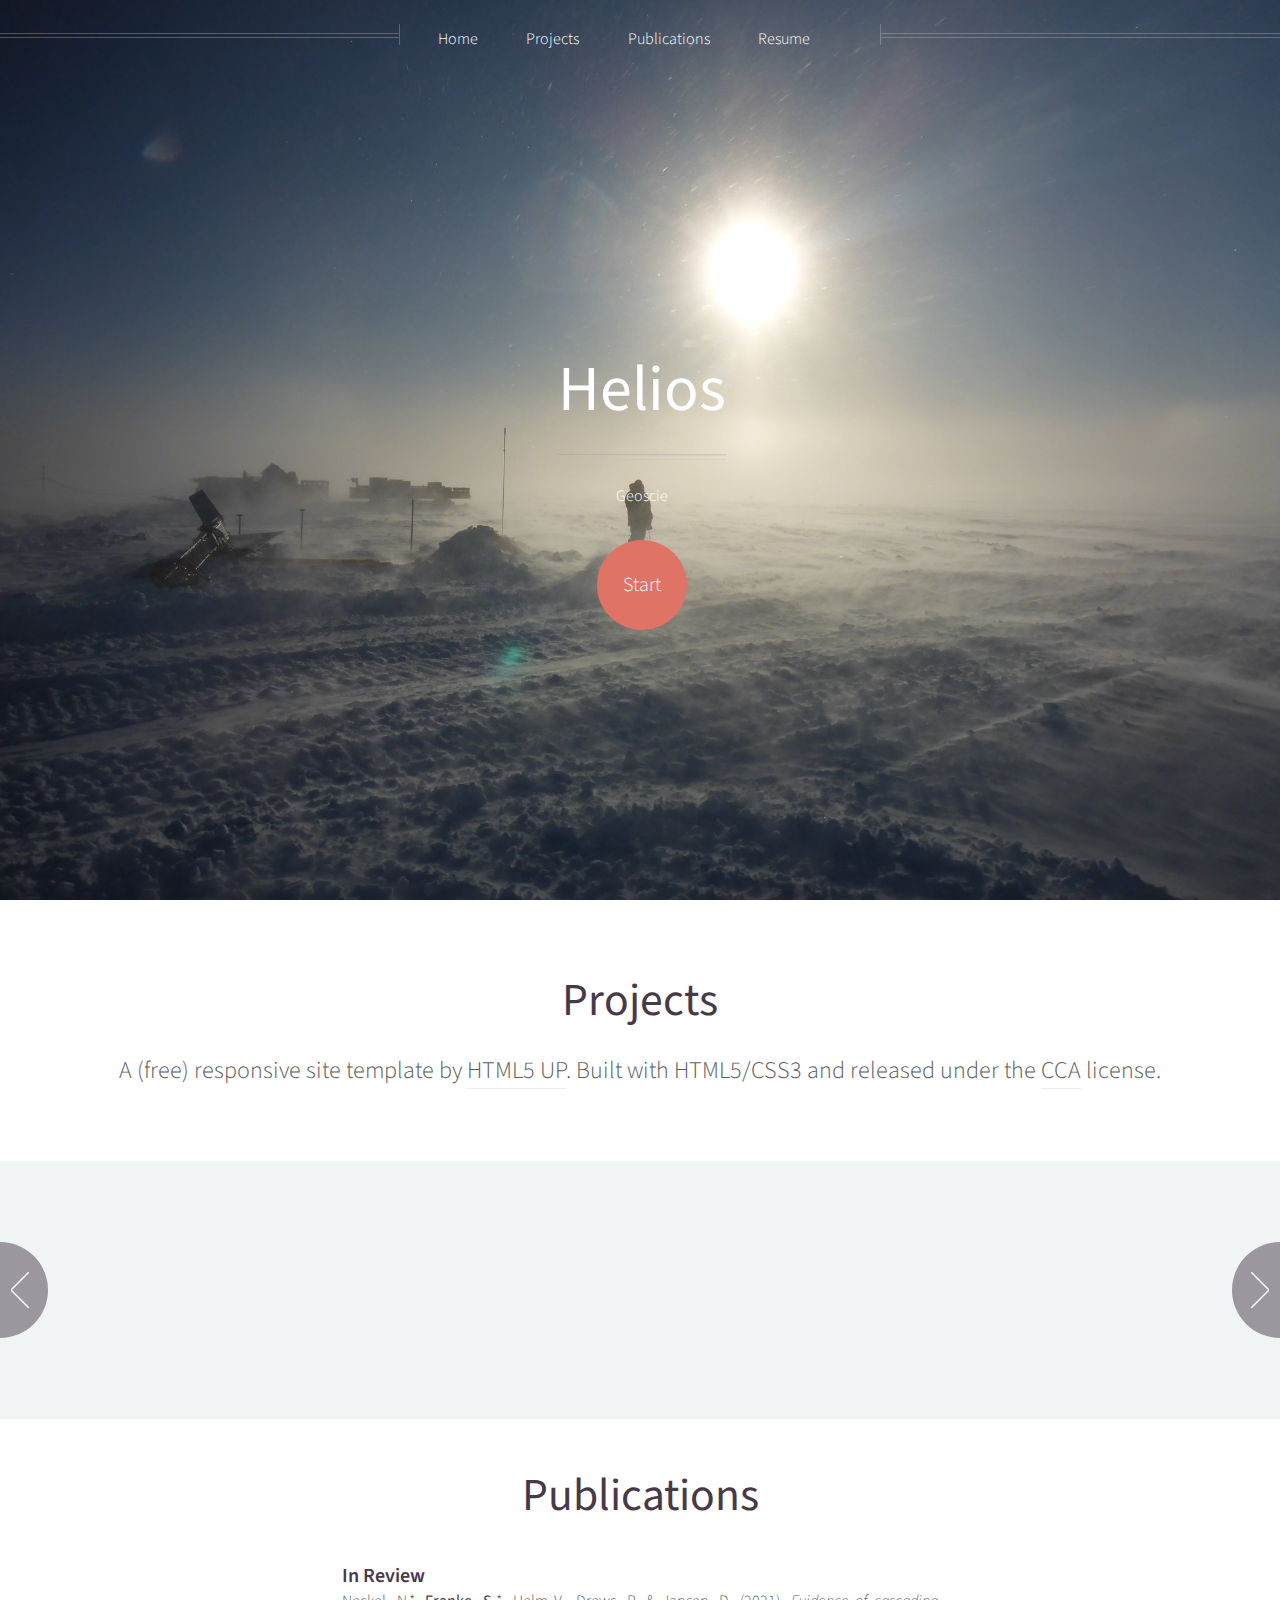
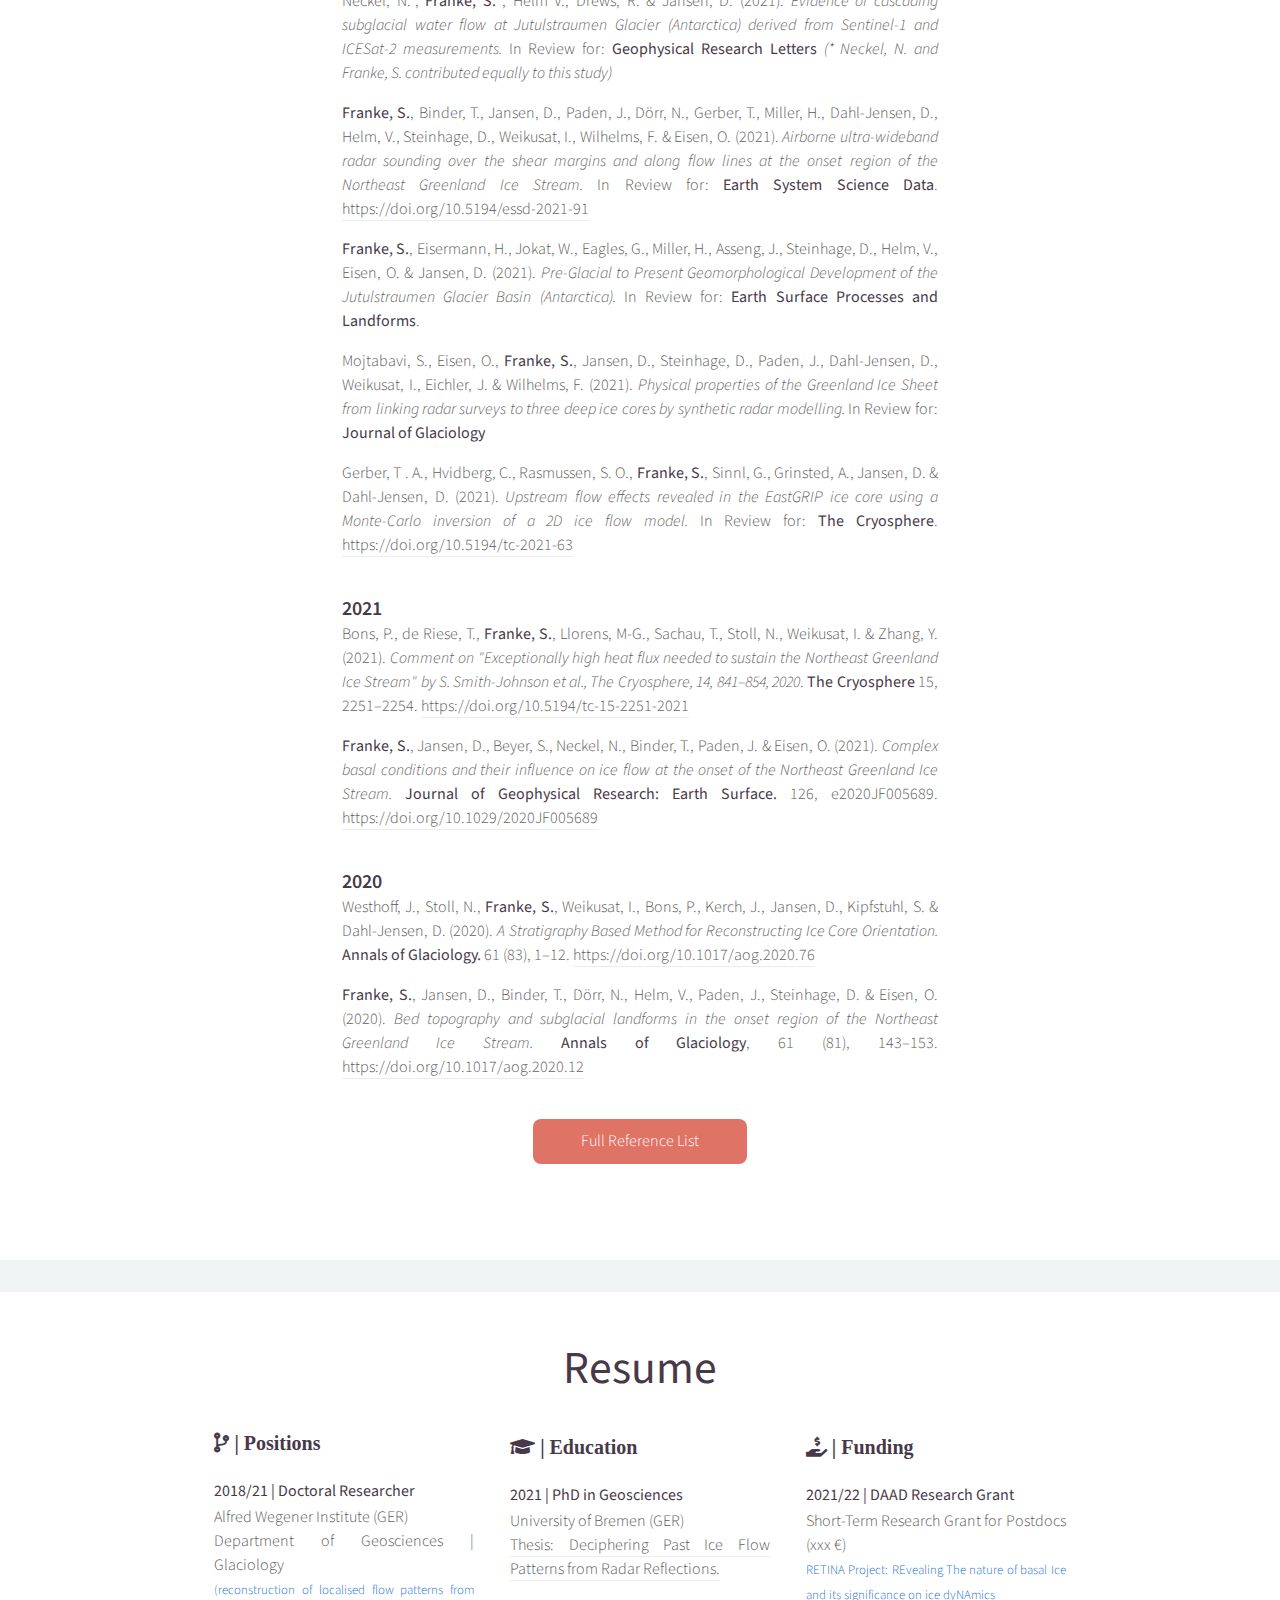
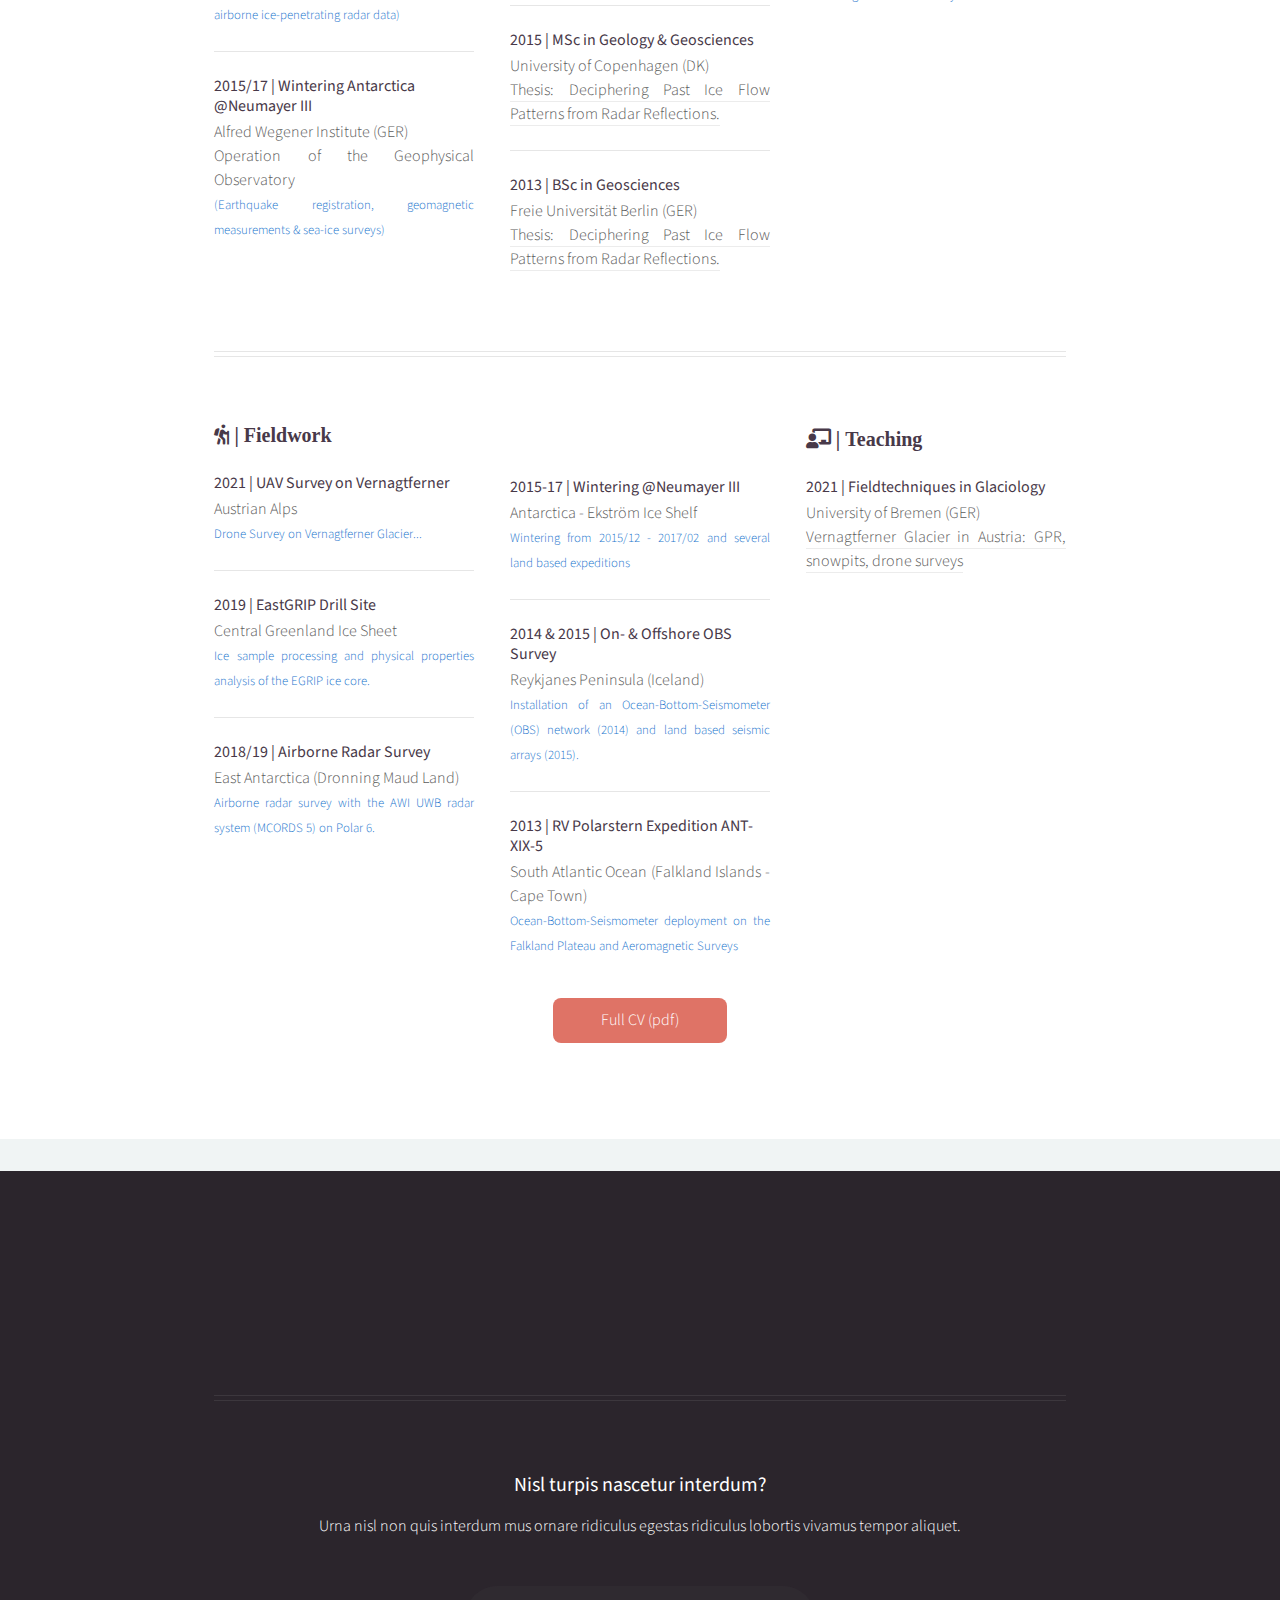
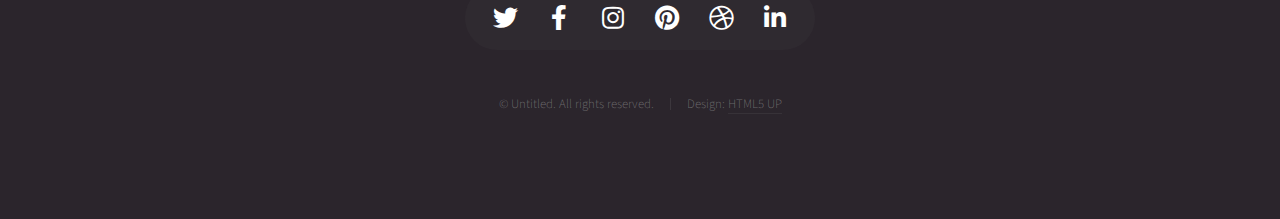
==== commit 700e9aac: "sdf" ====
--- a/index.html
+++ b/index.html
@@ -35,7 +35,7 @@
 							<ul>
 								<li><a href="index.html">Home</a></li>
 								<li>
-									<a href="#">Projects</a>
+									<a href="#banner">Projects</a>
 									<ul>
 										<li><a href="#">Lorem ipsum dolor</a></li>
 										<li><a href="#">Magna phasellus</a></li>
@@ -43,8 +43,8 @@
 										<li><a href="#">Veroeros feugiat</a></li>
 									</ul>
 								</li>
-								<li><a href="left-sidebar.html">Publications</a></li>
-								<li><a href="right-sidebar.html">Resume</a></li>
+								<li><a href="#publications">Publications</a></li>
+								<li><a href="#resume">Resume</a></li>
 								<li><a href="no-sidebar.html"></a></li>
 							</ul>
 						</nav>
@@ -68,96 +68,51 @@
 					<div class="reel">
 
 						<article>
-							<a href="#" class="image featured"><img src="images/pic01.jpg" alt="" /></a>
+							<a href="#" class="image featured"><img src="images/egrip.jpg" alt="" /></a>
 							<header>
-								<h3><a href="#">Pulvinar sagittis congue</a></h3>
+								<h3><a href="#">East Greenland Ice Core Project</a></h3>
 							</header>
 							<p>Commodo id natoque malesuada sollicitudin elit suscipit magna.</p>
 						</article>
 
 						<article>
-							<a href="#" class="image featured"><img src="images/pic02.jpg" alt="" /></a>
+							<a href="#" class="image featured"><img src="images/juras.jpg" alt="" /></a>
 							<header>
-								<h3><a href="#">Fermentum sagittis proin</a></h3>
+								<h3><a href="#">Jutulstraumen Radar Stratigraphy</a></h3>
 							</header>
 							<p>Commodo id natoque malesuada sollicitudin elit suscipit magna.</p>
 						</article>
 
 						<article>
-							<a href="#" class="image featured"><img src="images/pic03.jpg" alt="" /></a>
+							<a href="#" class="image featured"><img src="images/uav.jpg" alt="" /></a>
 							<header>
-								<h3><a href="#">Sed quis rhoncus placerat</a></h3>
+								<h3><a href="#">UAV Surveys on an Alpine Glacier</a></h3>
 							</header>
 							<p>Commodo id natoque malesuada sollicitudin elit suscipit magna.</p>
 						</article>
 
 						<article>
-							<a href="#" class="image featured"><img src="images/pic04.jpg" alt="" /></a>
+							<a href="#" class="image featured"><img src="images/nm3.jpg" alt="" /></a>
 							<header>
-								<h3><a href="#">Ultrices urna sit lobortis</a></h3>
+								<h3><a href="#">Wintering @ Neumayer Station III (Antarctica)</a></h3>
 							</header>
 							<p>Commodo id natoque malesuada sollicitudin elit suscipit magna.</p>
 						</article>
 
-						<article>
-							<a href="#" class="image featured"><img src="images/pic05.jpg" alt="" /></a>
-							<header>
-								<h3><a href="#">Varius magnis sollicitudin</a></h3>
-							</header>
-							<p>Commodo id natoque malesuada sollicitudin elit suscipit magna.</p>
-						</article>
-
-						<article>
-							<a href="#" class="image featured"><img src="images/pic01.jpg" alt="" /></a>
-							<header>
-								<h3><a href="#">Pulvinar sagittis congue</a></h3>
-							</header>
-							<p>Commodo id natoque malesuada sollicitudin elit suscipit magna.</p>
-						</article>
-
-						<article>
-							<a href="#" class="image featured"><img src="images/pic02.jpg" alt="" /></a>
-							<header>
-								<h3><a href="#">Fermentum sagittis proin</a></h3>
-							</header>
-							<p>Commodo id natoque malesuada sollicitudin elit suscipit magna.</p>
-						</article>
-
-						<article>
-							<a href="#" class="image featured"><img src="images/pic03.jpg" alt="" /></a>
-							<header>
-								<h3><a href="#">Sed quis rhoncus placerat</a></h3>
-							</header>
-							<p>Commodo id natoque malesuada sollicitudin elit suscipit magna.</p>
-						</article>
-
-						<article>
-							<a href="#" class="image featured"><img src="images/pic04.jpg" alt="" /></a>
-							<header>
-								<h3><a href="#">Ultrices urna sit lobortis</a></h3>
-							</header>
-							<p>Commodo id natoque malesuada sollicitudin elit suscipit magna.</p>
-						</article>
-
-						<article>
-							<a href="#" class="image featured"><img src="images/pic05.jpg" alt="" /></a>
-							<header>
-								<h3><a href="#">Varius magnis sollicitudin</a></h3>
-							</header>
-							<p>Commodo id natoque malesuada sollicitudin elit suscipit magna.</p>
-						</article>
+						
 
 					</div>
 				</section>
 
 			<!-- Main -->
-				<div class="wrapper style2">
+				<div class="wrapper style2" id="publications">
 
 					<article id="main" class="container special">
 						<!-- <a href="#" class="image featured"><img src="images/pic06.jpg" alt="" /></a> -->
 						<header>
 							<br><br>
 							<h2>Publications</h2>	
+							<br>
 						</header>
 					<div class="container">
 								<h3><strong>In Review</strong></h3>
@@ -210,17 +165,23 @@
 							</div>
 						
 						<footer>
-							<a href="https://docs.google.com/document/d/e/2PACX-1vS1eN7bIe94E1QV0h5K6bO9Uxzx50GgYDRr_xEU417icMKMjq8u6ls8Ydh_TYJaxGNNdfI-uDJJi7a-/pub" target="blank" class="button">Full References)</a>
+							<a href="https://docs.google.com/document/d/e/2PACX-1vS1eN7bIe94E1QV0h5K6bO9Uxzx50GgYDRr_xEU417icMKMjq8u6ls8Ydh_TYJaxGNNdfI-uDJJi7a-/pub" target="blank" class="button">Full Reference List</a>
 						</footer>
 					</article>
 
 				</div>
 
-			
-
-			<!-- Footer -->
-				<div id="footer">
-					<div class="container">
+
+				<div class="wrapper style2" id="resume">
+
+					<article id="main" class="container special">
+						<!-- <a href="#" class="image featured"><img src="images/pic06.jpg" alt="" /></a> -->
+						<header>
+							<br><br>
+							<h2>Resume</h2>	
+							<br>
+						</header>
+					
 						<div class="row">			
 							<!-- Positions -->
 								<section class="col-4 col-12-mobile">
@@ -297,11 +258,10 @@
 											<article class="tweet">
 											<h4><a href="#">2021/22 | DAAD Research Grant</a></h4>
 											<p>
-											Short-Term Research Grant for Postdocs (xxx €)
-											</p>
+											Short-Term Research Grant for Postdocs (xxx €) <br>
 											<span class="timestamp">RETINA Project: REvealing The nature of basal Ice and its significance on ice dyNAmics
 											</span>
-											<p>
+											</p>
 											</article>
 										</li>
 									</ul>
@@ -317,6 +277,15 @@
 									<ul class="divided">
 										<li>
 											<article class="tweet">
+											<h4>2021 | UAV Survey on Vernagtferner</h4> 
+											<p>
+											Austrian Alps<br>
+											<span class="timestamp">Drone Survey on Vernagtferner Glacier...</span>
+											</p>
+											</article>
+										</li>
+										<li>
+											<article class="tweet">
 											<h4>2019 | EastGRIP Drill Site</h4> 
 											<p>
 											Central Greenland Ice Sheet<br>
@@ -333,6 +302,18 @@
 											</p>
 											</article>
 										</li>
+																				
+										</ul>
+
+								</section>
+
+
+							<!-- Teaching -->
+								<section class="col-4 col-12-mobile">
+									<h3> </h3>
+									</header>
+									<br><br>
+									<ul class="divided">
 										<li>
 											<article class="tweet">
 											<h4>2015-17 | Wintering @Neumayer III</h4> 
@@ -341,7 +322,7 @@
 											<span class="timestamp">Wintering from 2015/12 - 2017/02 and several land based expeditions</span>
 											</p>
 											</article>
-										</li>	
+										</li>
 										<li>
 											<article class="tweet">
 											<h4>2014 & 2015 | On- & Offshore OBS Survey</h4> 
@@ -359,13 +340,11 @@
 											<span class="timestamp">Ocean-Bottom-Seismometer deployment on the Falkland Plateau and Aeromagnetic Surveys</span>
 											</p>
 											</article>
-										</li>										
-										</ul>
-
+										</li>
+									</ul>
 								</section>
 
-
-							<!-- Tweets -->
+							<!-- Teaching -->
 								<section class="col-4 col-12-mobile">
 									<h3 class="fas fa-chalkboard-teacher"> | Teaching</h3>
 									</header>
@@ -386,12 +365,27 @@
 							</div>
 
 
+						
+						<footer>
+							<a href="assets/pdfs/resume.pdf" target="blank" class="button">Full CV (pdf)</a>
+						</header>
+						</footer>
+					</article>
+
+				</div>
+			
+
+			<!-- Footer -->
+				<div id="footer">
+					<div class="container" id="resume">
+						
+
+
 				<br><br>
 				<div class="container">
 					<section id="features" class="container special">
 						<header>
-						<a href="assets/pdfs/resume.pdf" target="blank" class="button">Full CV (pdf)</a>
-						</header>
+						
 						
 					</section>
 				</div>
--- a/assets/css/main.css
+++ b/assets/css/main.css
@@ -222,7 +222,7 @@
 		}
 
 	.timestamp {
-		color: rgba(128, 170, 200, 1);
+		color: rgba(24,116,205, 1);
 		font-size: 0.8em;
 	}
 
